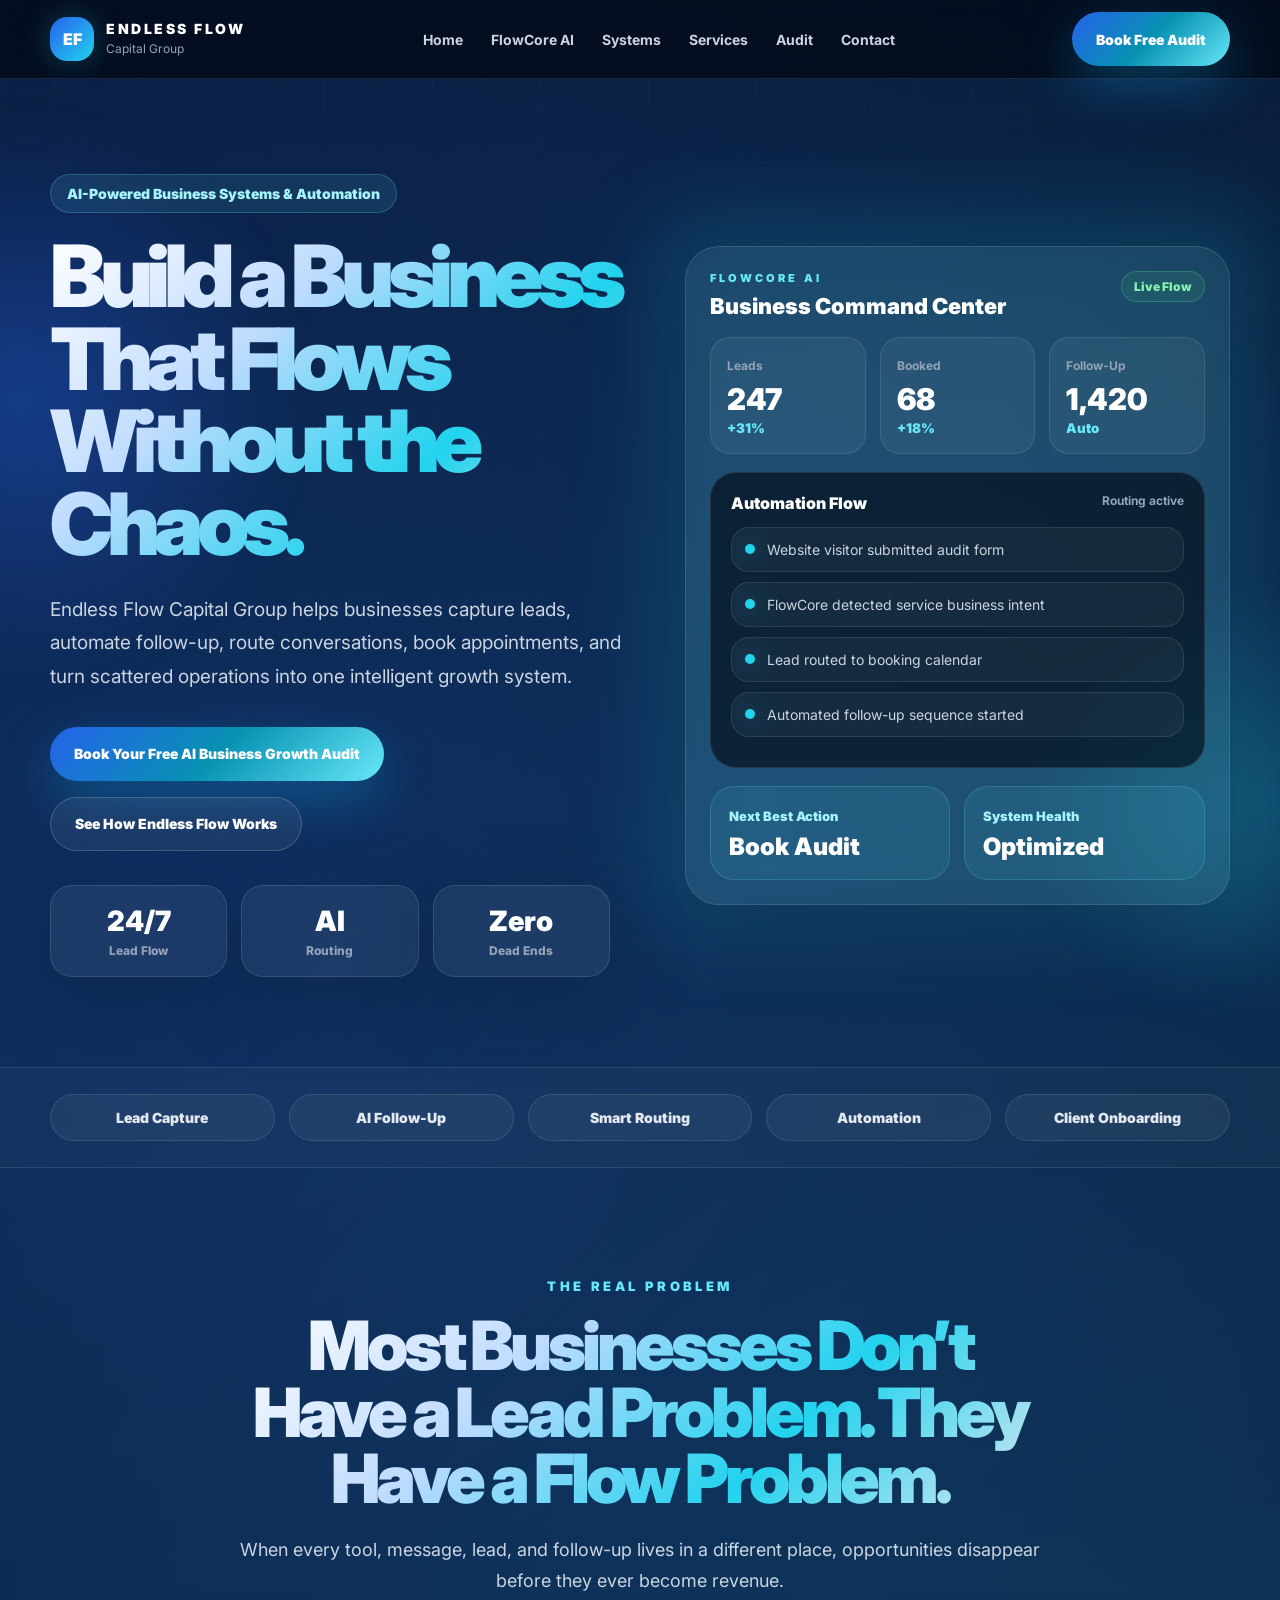
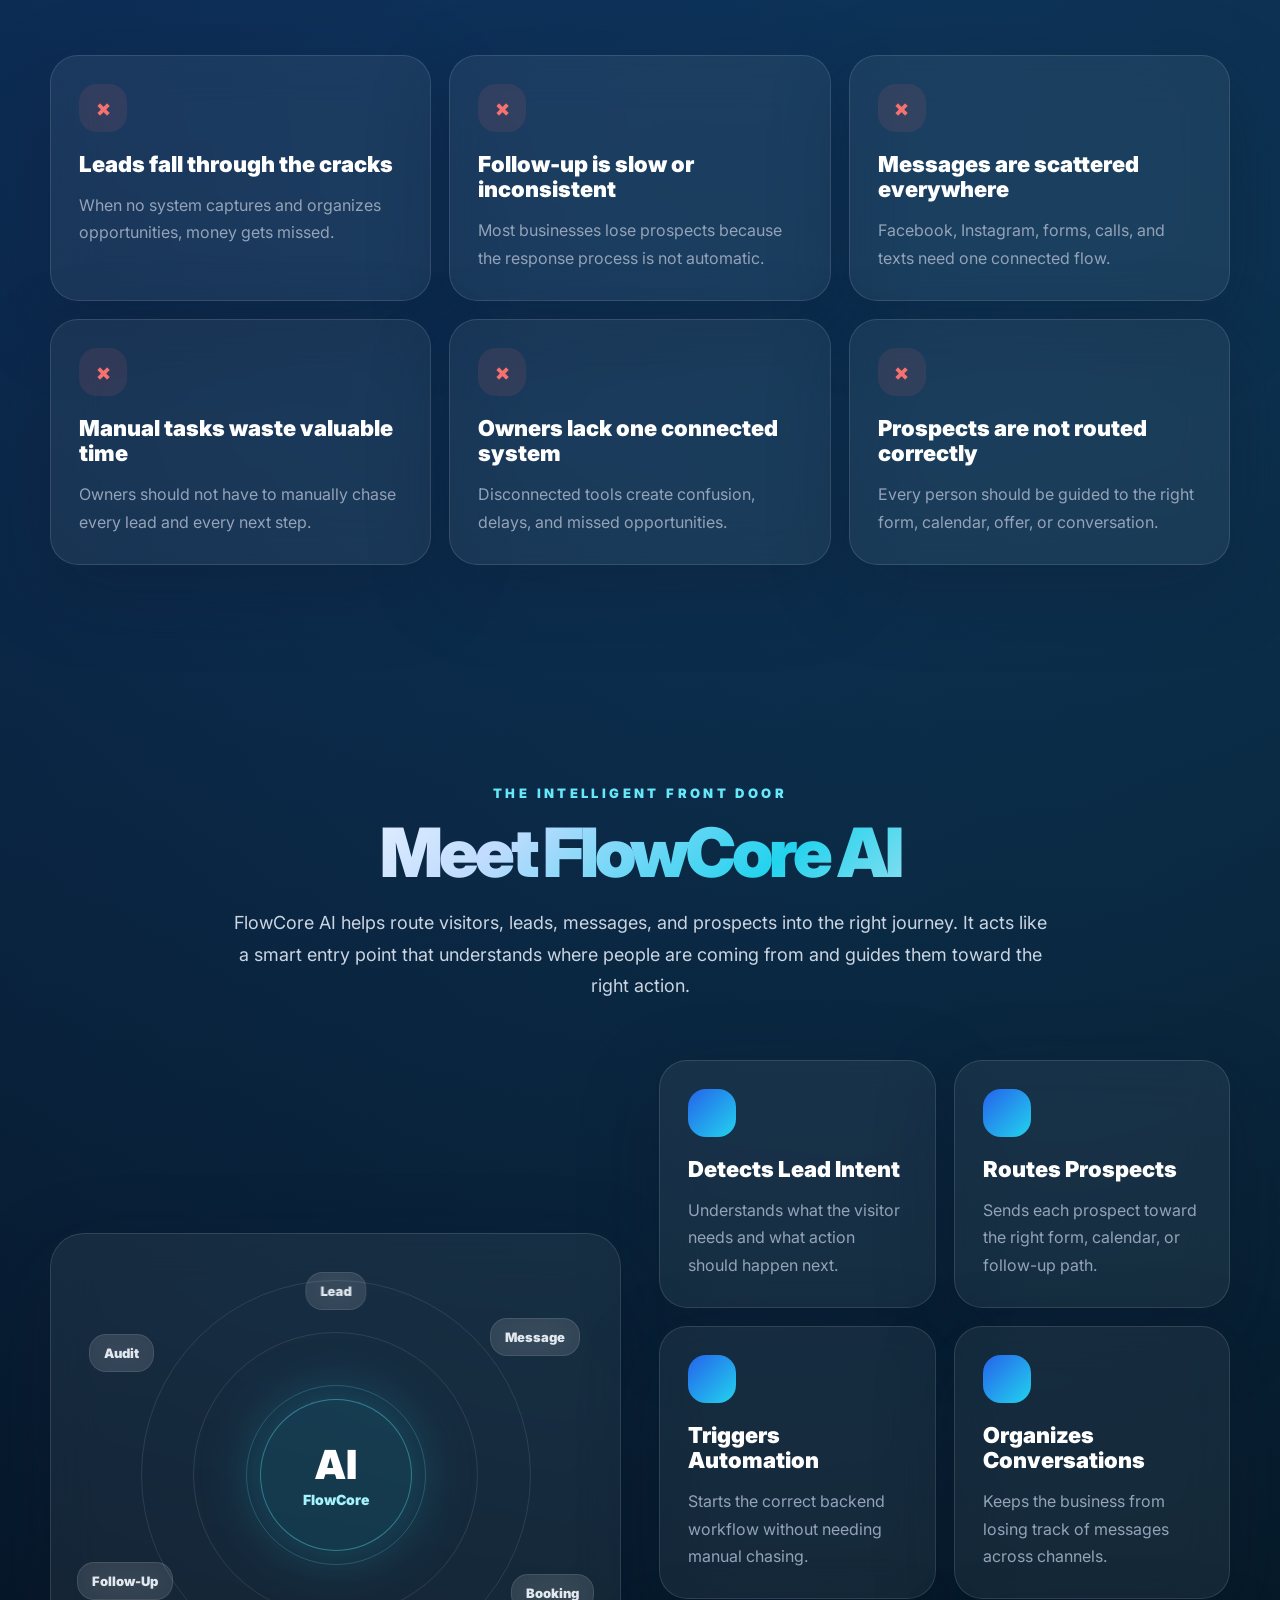
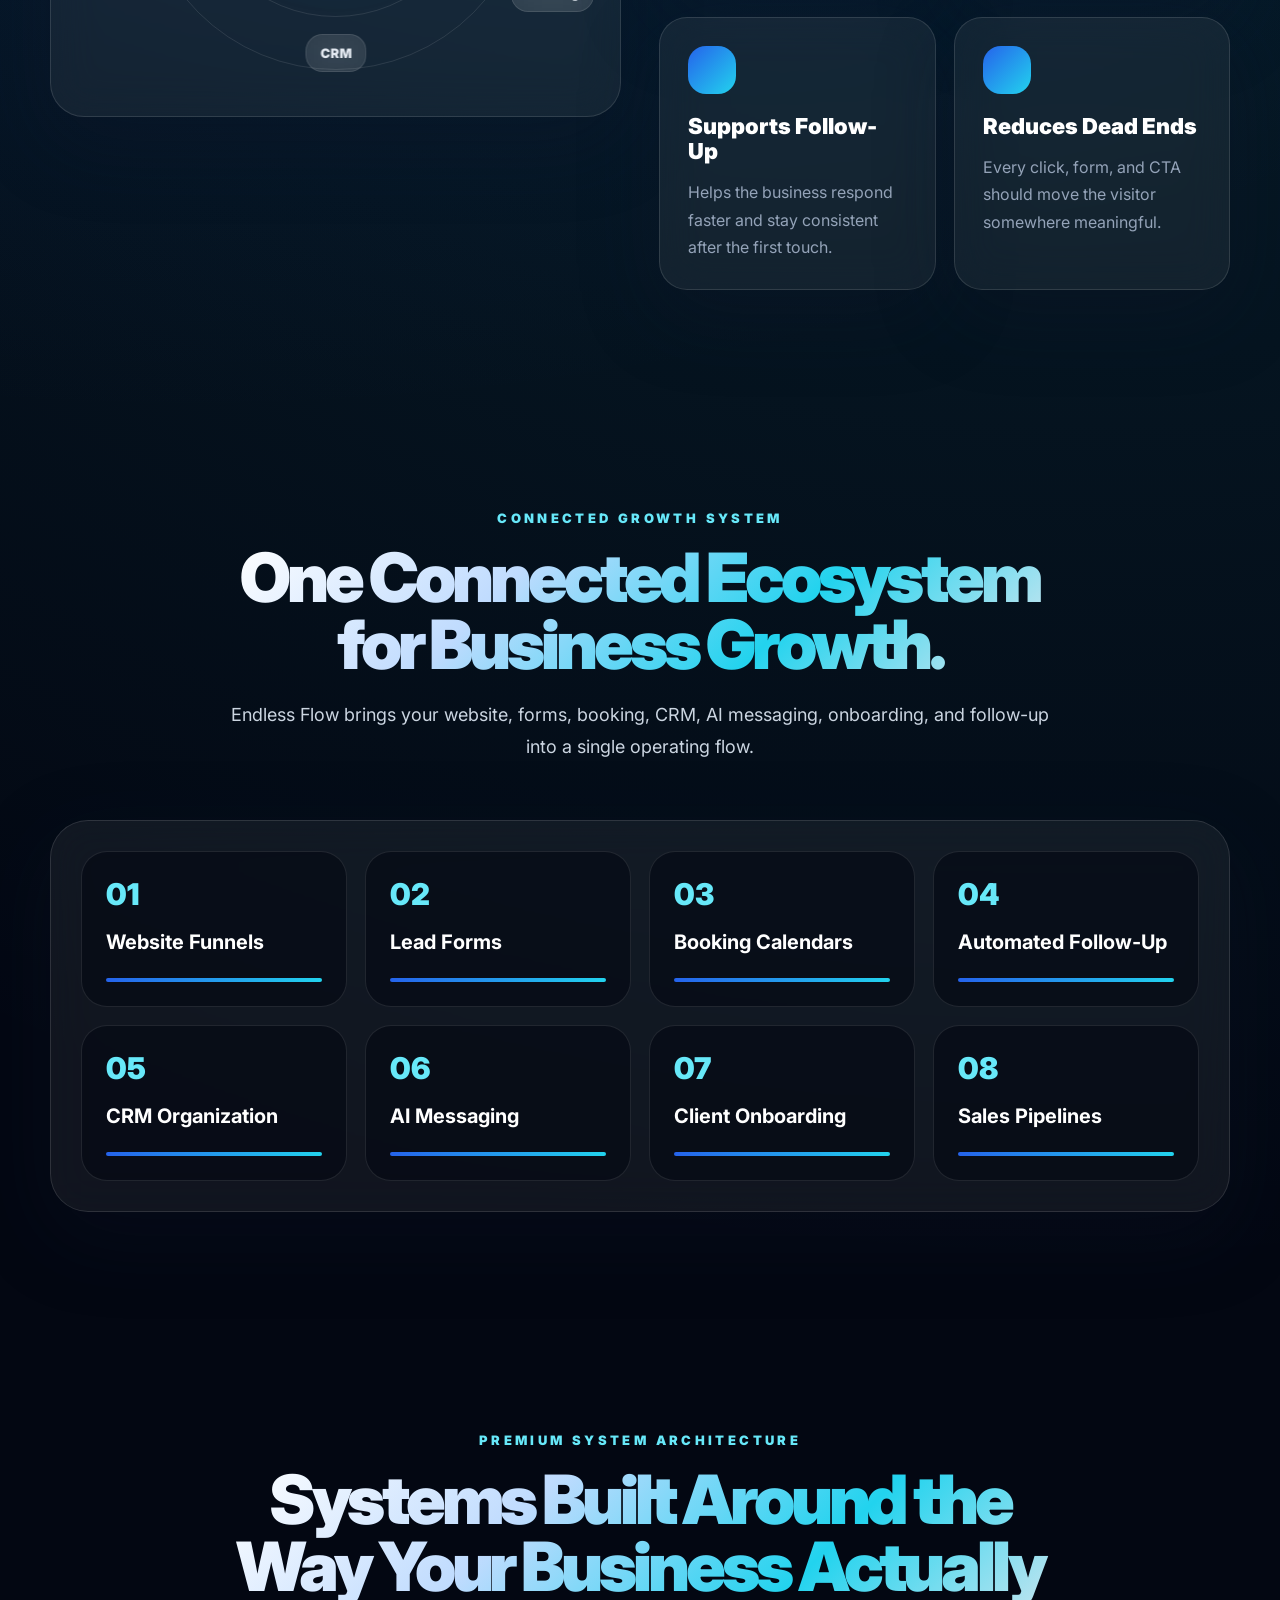
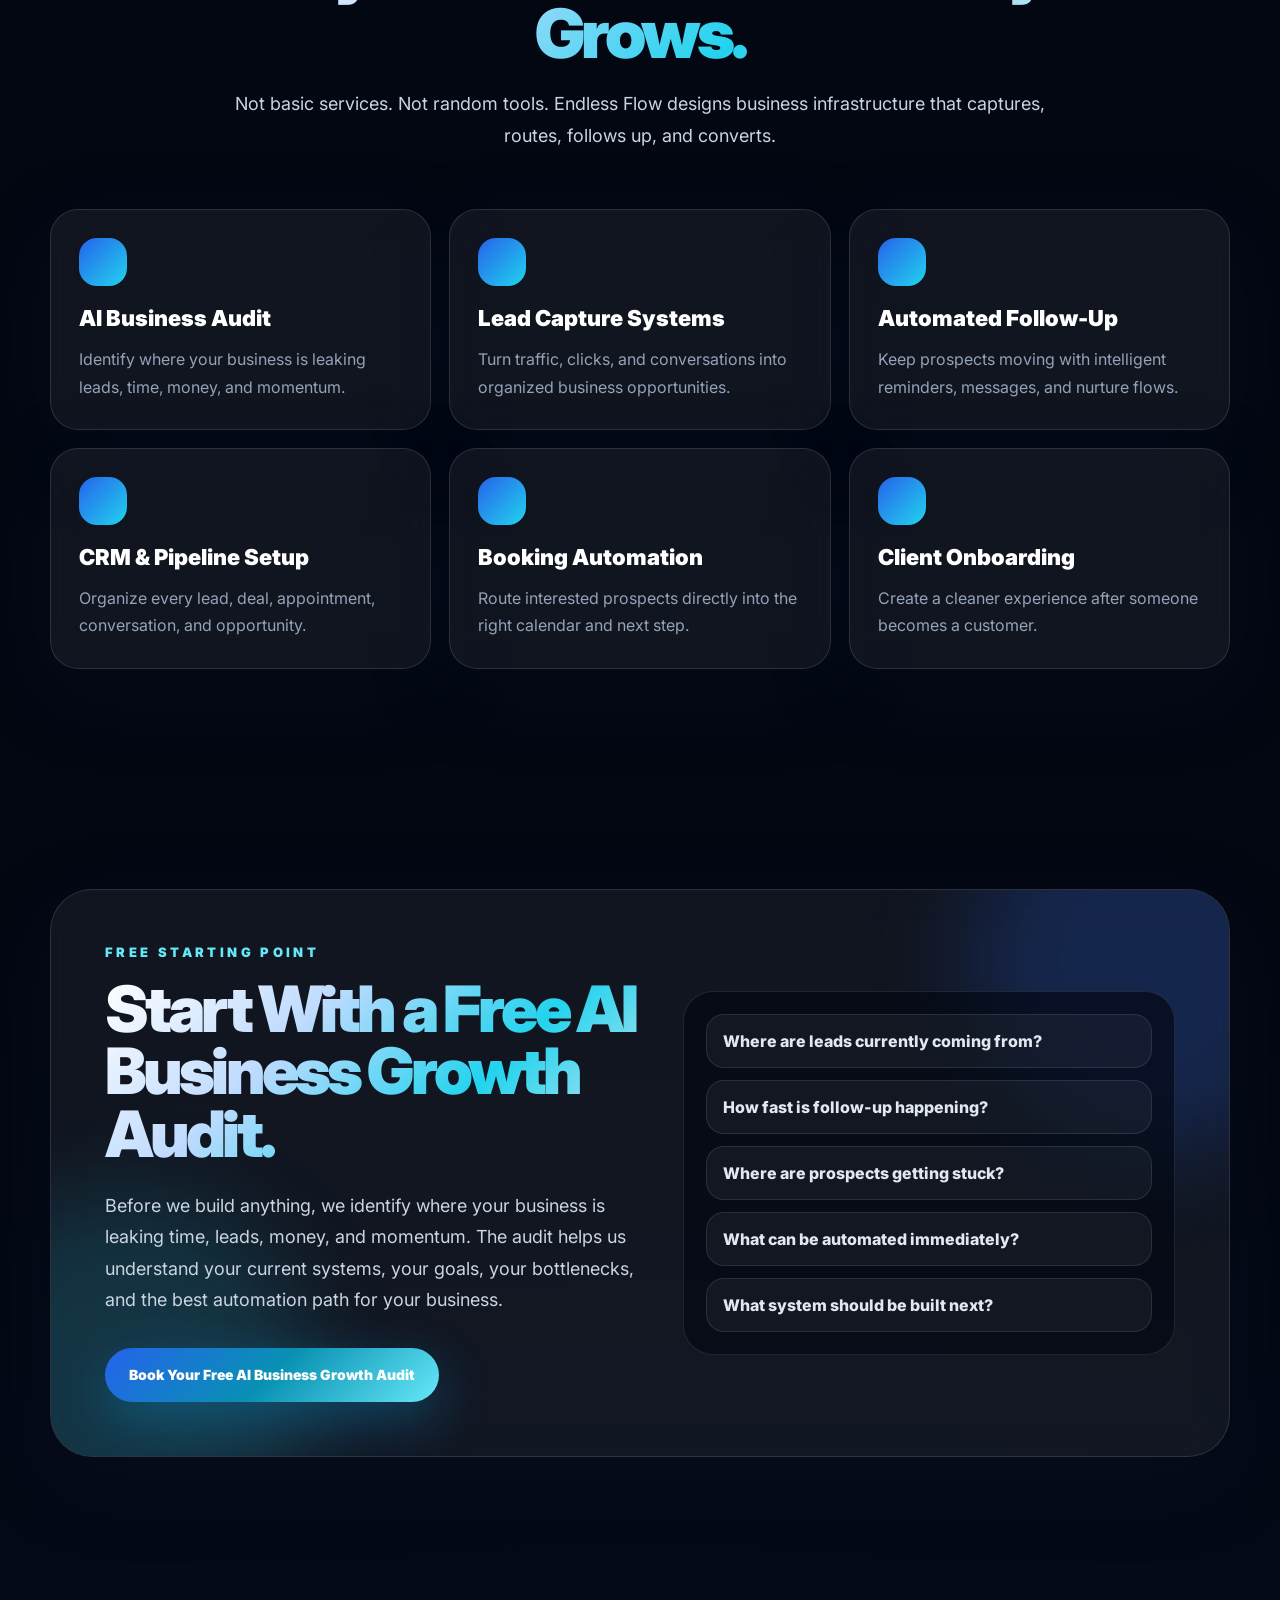
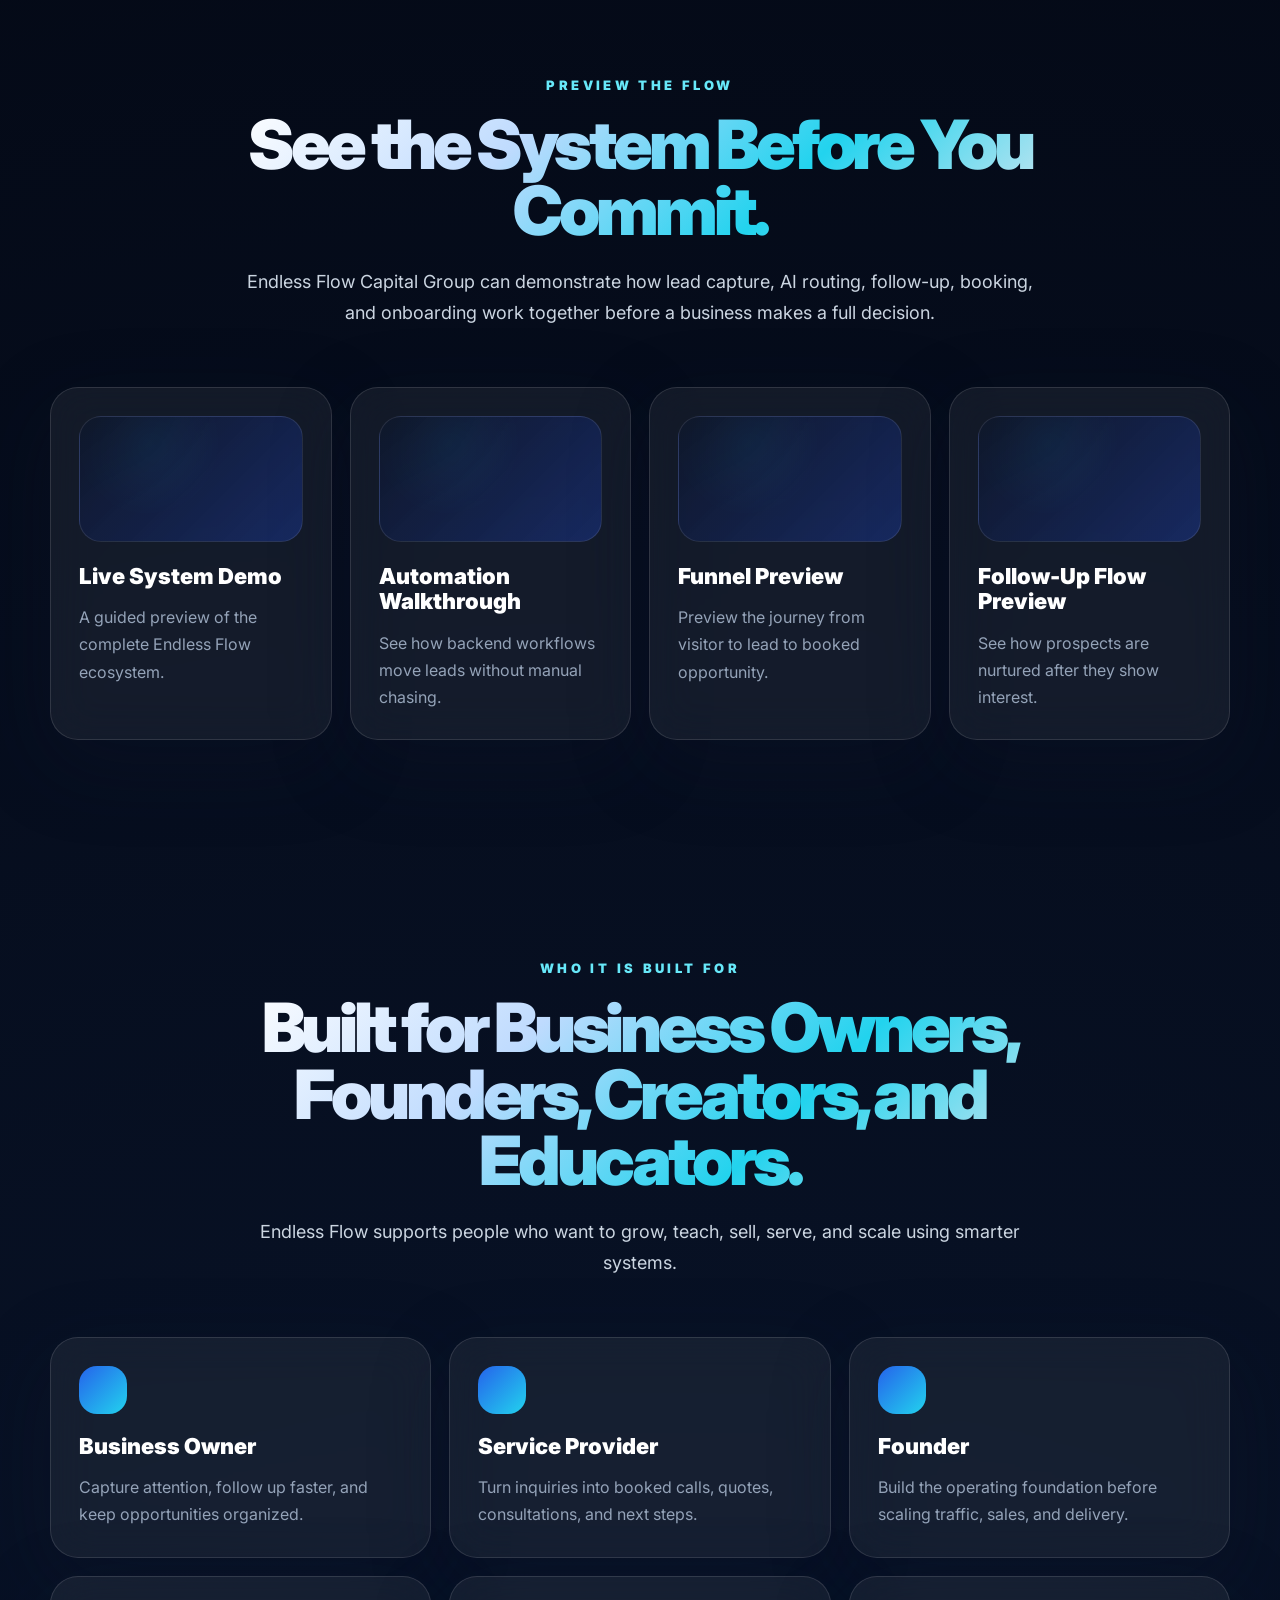
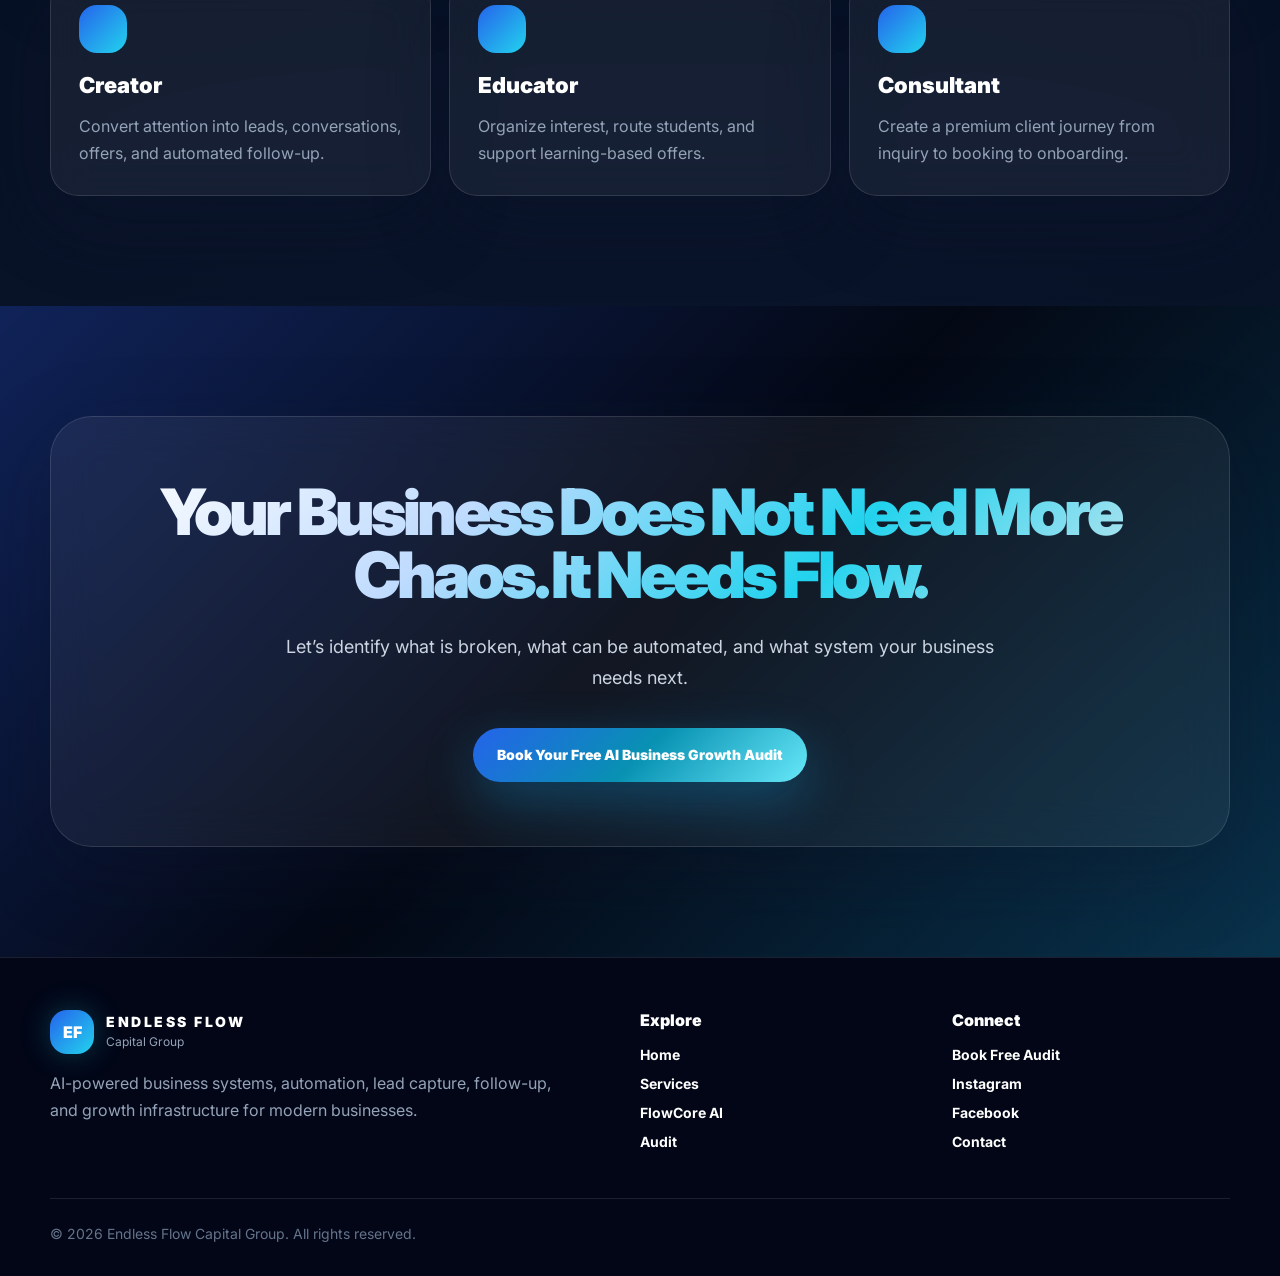
==== index.html @ 67e9d058 "Create index.html" ====
<!DOCTYPE html>
<html lang="en">
<head>
  <meta charset="UTF-8" />
  <meta name="viewport" content="width=device-width, initial-scale=1.0" />
  <title>Endless Flow Capital Group</title>
  <meta name="description" content="Endless Flow Capital Group helps businesses capture leads, automate follow-up, route conversations, book appointments, and build AI-powered business systems." />

  <style>
    @import url('https://fonts.googleapis.com/css2?family=Inter:wght@400;500;600;700;800;900&display=swap');

    html {
      scroll-behavior: smooth;
    }

    body {
      margin: 0;
      background: #030712;
      color: white;
      font-family: "Inter", system-ui, sans-serif;
    }

    #efcg-site {
      --bg: #030712;
      --panel: rgba(255, 255, 255, 0.06);
      --border: rgba(255, 255, 255, 0.12);
      --text: #ffffff;
      --muted: #94a3b8;
      --soft: #cbd5e1;
      --blue: #2563eb;
      --cyan: #22d3ee;
      --cyan-soft: #67e8f9;
      --danger: #f87171;

      background:
        radial-gradient(circle at 15% 10%, rgba(37, 99, 235, 0.3), transparent 32%),
        radial-gradient(circle at 85% 20%, rgba(34, 211, 238, 0.18), transparent 35%),
        radial-gradient(circle at 50% 100%, rgba(59, 130, 246, 0.14), transparent 38%),
        var(--bg);
      color: var(--text);
      overflow: hidden;
      width: 100%;
    }

    #efcg-site * {
      box-sizing: border-box;
    }

    #efcg-site a {
      text-decoration: none;
      color: inherit;
    }

    .ef-container {
      width: min(1180px, calc(100% - 40px));
      margin: 0 auto;
    }

    .ef-section {
      padding: 110px 0;
      position: relative;
    }

    .ef-glass {
      background: var(--panel);
      border: 1px solid var(--border);
      backdrop-filter: blur(22px);
      -webkit-backdrop-filter: blur(22px);
      box-shadow: 0 24px 80px rgba(15, 23, 42, 0.28);
    }

    .ef-gradient-text {
      background: linear-gradient(135deg, #ffffff, #bfdbfe, #22d3ee, #e2e8f0);
      -webkit-background-clip: text;
      -webkit-text-fill-color: transparent;
    }

    .ef-eyebrow {
      color: var(--cyan-soft);
      text-transform: uppercase;
      letter-spacing: 0.26em;
      font-weight: 900;
      font-size: 13px;
      margin-bottom: 18px;
    }

    .ef-section-header {
      max-width: 820px;
      margin: 0 auto 58px;
      text-align: center;
    }

    .ef-section-header h2 {
      font-size: clamp(38px, 6vw, 68px);
      line-height: 0.98;
      letter-spacing: -0.06em;
      margin: 0;
      font-weight: 900;
    }

    .ef-section-header p {
      color: var(--soft);
      font-size: 18px;
      line-height: 1.75;
      margin: 22px 0 0;
    }

    .ef-btn-row {
      display: flex;
      gap: 16px;
      flex-wrap: wrap;
      align-items: center;
    }

    .ef-btn {
      display: inline-flex;
      align-items: center;
      justify-content: center;
      min-height: 54px;
      padding: 0 24px;
      border-radius: 999px;
      font-weight: 900;
      font-size: 14px;
      transition: 0.28s ease;
      cursor: pointer;
    }

    .ef-btn-primary {
      color: white;
      background: linear-gradient(135deg, #2563eb, #0891b2, #67e8f9);
      box-shadow: 0 18px 52px rgba(14, 165, 233, 0.32);
    }

    .ef-btn-primary:hover {
      transform: translateY(-3px);
      box-shadow: 0 28px 75px rgba(14, 165, 233, 0.48);
    }

    .ef-btn-secondary {
      color: white;
      background: rgba(255,255,255,0.06);
      border: 1px solid rgba(255,255,255,0.18);
    }

    .ef-btn-secondary:hover {
      transform: translateY(-3px);
      border-color: rgba(103,232,249,0.6);
      background: rgba(255,255,255,0.1);
    }

    .ef-card {
      border-radius: 28px;
      padding: 28px;
      transition: 0.35s ease;
    }

    .ef-card:hover {
      transform: translateY(-8px);
      border-color: rgba(103, 232, 249, 0.45);
      box-shadow: 0 35px 90px rgba(37, 99, 235, 0.16);
    }

    .ef-nav {
      position: sticky;
      top: 0;
      z-index: 999;
      background: rgba(3, 7, 18, 0.72);
      border-bottom: 1px solid rgba(255,255,255,0.1);
      backdrop-filter: blur(22px);
      -webkit-backdrop-filter: blur(22px);
    }

    .ef-nav-inner {
      min-height: 78px;
      display: flex;
      align-items: center;
      justify-content: space-between;
    }

    .ef-logo {
      display: flex;
      align-items: center;
      gap: 12px;
    }

    .ef-logo-mark {
      height: 44px;
      width: 44px;
      border-radius: 17px;
      background: linear-gradient(135deg, var(--blue), var(--cyan));
      display: grid;
      place-items: center;
      font-weight: 900;
      box-shadow: 0 0 30px rgba(34,211,238,0.25);
    }

    .ef-logo-title {
      font-size: 14px;
      letter-spacing: 0.18em;
      text-transform: uppercase;
      font-weight: 900;
      line-height: 1;
    }

    .ef-logo-sub {
      margin-top: 5px;
      color: var(--muted);
      font-size: 12px;
    }

    .ef-nav-links {
      display: flex;
      align-items: center;
      gap: 28px;
      color: #cbd5e1;
      font-size: 14px;
      font-weight: 700;
    }

    .ef-nav-links a:hover {
      color: var(--cyan-soft);
    }

    .ef-menu-btn {
      display: none;
      background: rgba(255,255,255,0.08);
      border: 1px solid rgba(255,255,255,0.16);
      color: white;
      border-radius: 14px;
      padding: 10px 14px;
      font-weight: 900;
    }

    .ef-mobile-menu {
      display: none;
      padding: 0 0 18px;
    }

    .ef-mobile-menu a {
      display: block;
      padding: 12px 0;
      color: #cbd5e1;
      font-weight: 800;
    }

    .ef-hero {
      min-height: 92vh;
      display: flex;
      align-items: center;
      padding: 95px 0 90px;
      position: relative;
    }

    .ef-grid-bg {
      position: absolute;
      inset: 0;
      opacity: 0.42;
      background-image:
        linear-gradient(rgba(255,255,255,0.045) 1px, transparent 1px),
        linear-gradient(90deg, rgba(255,255,255,0.045) 1px, transparent 1px);
      background-size: 54px 54px;
      mask-image: linear-gradient(to bottom, black, transparent 88%);
    }

    .ef-orb {
      position: absolute;
      border-radius: 999px;
      filter: blur(24px);
      pointer-events: none;
    }

    .ef-orb-one {
      width: 560px;
      height: 560px;
      left: -260px;
      top: 120px;
      background: radial-gradient(circle, rgba(37,99,235,0.38), transparent 70%);
      animation: efFloat 8s ease-in-out infinite;
    }

    .ef-orb-two {
      width: 440px;
      height: 440px;
      right: -190px;
      bottom: -120px;
      background: radial-gradient(circle, rgba(34,211,238,0.22), transparent 70%);
      animation: efFloatReverse 10s ease-in-out infinite;
    }

    @keyframes efFloat {
      0%, 100% { transform: translate(0,0); }
      50% { transform: translate(18px,-28px); }
    }

    @keyframes efFloatReverse {
      0%, 100% { transform: translate(0,0); }
      50% { transform: translate(-18px,24px); }
    }

    .ef-hero-grid {
      position: relative;
      display: grid;
      grid-template-columns: 1.03fr 0.97fr;
      gap: 56px;
      align-items: center;
    }

    .ef-hero-badge {
      display: inline-flex;
      border-radius: 999px;
      border: 1px solid rgba(103,232,249,0.22);
      background: rgba(103,232,249,0.1);
      color: #a5f3fc;
      padding: 10px 16px;
      font-weight: 900;
      font-size: 14px;
      margin-bottom: 22px;
    }

    .ef-hero h1 {
      font-size: clamp(46px, 7vw, 86px);
      line-height: 0.96;
      letter-spacing: -0.075em;
      margin: 0;
      font-weight: 900;
    }

    .ef-hero-copy {
      color: var(--soft);
      font-size: 19px;
      line-height: 1.75;
      max-width: 650px;
      margin: 28px 0 34px;
    }

    .ef-stats {
      display: grid;
      grid-template-columns: repeat(3, 1fr);
      max-width: 560px;
      gap: 14px;
      margin-top: 34px;
    }

    .ef-stat {
      text-align: center;
      border-radius: 22px;
      padding: 18px 14px;
    }

    .ef-stat strong {
      display: block;
      font-size: 28px;
      font-weight: 900;
    }

    .ef-stat span {
      display: block;
      color: var(--muted);
      font-size: 12px;
      font-weight: 800;
      margin-top: 5px;
    }

    .ef-dashboard-wrap {
      position: relative;
    }

    .ef-dashboard-glow {
      position: absolute;
      inset: -35px;
      border-radius: 50px;
      background: rgba(34,211,238,0.16);
      filter: blur(40px);
    }

    .ef-dashboard {
      position: relative;
      border-radius: 34px;
      padding: 24px;
    }

    .ef-dashboard-head {
      display: flex;
      align-items: flex-start;
      justify-content: space-between;
      gap: 18px;
      margin-bottom: 18px;
    }

    .ef-dashboard-label {
      color: var(--cyan-soft);
      letter-spacing: 0.28em;
      font-size: 11px;
      text-transform: uppercase;
      font-weight: 900;
    }

    .ef-dashboard h3 {
      margin: 8px 0 0;
      font-size: 22px;
      font-weight: 900;
    }

    .ef-live {
      border-radius: 999px;
      border: 1px solid rgba(74,222,128,0.28);
      background: rgba(74,222,128,0.1);
      color: #86efac;
      font-size: 12px;
      font-weight: 900;
      padding: 7px 12px;
      white-space: nowrap;
    }

    .ef-metrics {
      display: grid;
      grid-template-columns: repeat(3, 1fr);
      gap: 14px;
    }

    .ef-metric {
      border-radius: 20px;
      border: 1px solid rgba(255,255,255,0.1);
      background: rgba(255,255,255,0.05);
      padding: 16px;
    }

    .ef-metric span {
      color: var(--muted);
      font-size: 12px;
      font-weight: 700;
    }

    .ef-metric strong {
      display: block;
      margin-top: 7px;
      font-size: 30px;
      font-weight: 900;
    }

    .ef-metric small {
      color: var(--cyan-soft);
      font-weight: 900;
    }

    .ef-flow-box {
      margin-top: 18px;
      border-radius: 26px;
      background: rgba(3,7,18,0.62);
      border: 1px solid rgba(255,255,255,0.1);
      padding: 20px;
    }

    .ef-flow-title {
      display: flex;
      justify-content: space-between;
      gap: 14px;
      color: white;
      font-weight: 900;
      margin-bottom: 14px;
    }

    .ef-flow-title span {
      color: var(--muted);
      font-size: 12px;
      font-weight: 700;
    }

    .ef-activity {
      position: relative;
      overflow: hidden;
      border-radius: 18px;
      border: 1px solid rgba(255,255,255,0.1);
      background: rgba(255,255,255,0.045);
      padding: 13px;
      display: flex;
      gap: 12px;
      align-items: center;
      margin-bottom: 10px;
      color: #cbd5e1;
      font-size: 14px;
    }

    .ef-activity:after {
      content: "";
      position: absolute;
      inset: 0;
      transform: translateX(-110%);
      background: linear-gradient(90deg, transparent, rgba(34,211,238,0.22), transparent);
      animation: efScan 3s infinite;
    }

    @keyframes efScan {
      to { transform: translateX(110%); }
    }

    .ef-dot {
      width: 10px;
      height: 10px;
      border-radius: 999px;
      background: var(--cyan);
      box-shadow: 0 0 28px rgba(34,211,238,0.7);
      flex: 0 0 auto;
    }

    .ef-mini-grid {
      display: grid;
      grid-template-columns: 1fr 1fr;
      gap: 14px;
      margin-top: 18px;
    }

    .ef-mini {
      border-radius: 24px;
      border: 1px solid rgba(103,232,249,0.18);
      background: rgba(103,232,249,0.08);
      padding: 18px;
    }

    .ef-mini span {
      color: #a5f3fc;
      font-size: 13px;
      font-weight: 900;
    }

    .ef-mini strong {
      display: block;
      font-size: 24px;
      font-weight: 900;
      margin-top: 7px;
    }

    .ef-trust {
      padding: 26px 0;
      border-top: 1px solid rgba(255,255,255,0.1);
      border-bottom: 1px solid rgba(255,255,255,0.1);
      background: rgba(255,255,255,0.025);
    }

    .ef-trust-grid {
      display: grid;
      grid-template-columns: repeat(5, 1fr);
      gap: 14px;
    }

    .ef-trust-item {
      border-radius: 999px;
      text-align: center;
      color: #e2e8f0;
      font-weight: 900;
      font-size: 14px;
      padding: 14px 12px;
      border: 1px solid rgba(255,255,255,0.1);
      background: rgba(255,255,255,0.05);
    }

    .ef-card-grid {
      display: grid;
      gap: 18px;
    }

    .ef-grid-2 {
      grid-template-columns: repeat(2, 1fr);
    }

    .ef-grid-3 {
      grid-template-columns: repeat(3, 1fr);
    }

    .ef-grid-4 {
      grid-template-columns: repeat(4, 1fr);
    }

    .ef-card-icon {
      width: 48px;
      height: 48px;
      border-radius: 18px;
      background: linear-gradient(135deg, var(--blue), var(--cyan));
      margin-bottom: 20px;
    }

    .ef-card h3 {
      margin: 0;
      font-size: 22px;
      line-height: 1.15;
      font-weight: 900;
    }

    .ef-card p {
      color: var(--muted);
      line-height: 1.7;
      margin: 15px 0 0;
    }

    .ef-danger-icon {
      display: grid;
      place-items: center;
      color: var(--danger);
      background: rgba(248,113,113,0.1);
      font-size: 22px;
      font-weight: 900;
    }

    .ef-flowcore-grid {
      display: grid;
      grid-template-columns: 1fr 1fr;
      gap: 38px;
      align-items: center;
    }

    .ef-orbit-box {
      border-radius: 34px;
      padding: 26px;
    }

    .ef-orbit {
      height: 430px;
      position: relative;
      display: grid;
      place-items: center;
    }

    .ef-ring {
      position: absolute;
      border-radius: 999px;
      border: 1px solid rgba(255,255,255,0.1);
    }

    .ef-ring-one {
      width: 180px;
      height: 180px;
      border-color: rgba(103,232,249,0.22);
    }

    .ef-ring-two {
      width: 285px;
      height: 285px;
    }

    .ef-ring-three {
      width: 390px;
      height: 390px;
    }

    .ef-core {
      position: relative;
      width: 152px;
      height: 152px;
      border-radius: 999px;
      display: grid;
      place-items: center;
      text-align: center;
      background: rgba(34,211,238,0.1);
      border: 1px solid rgba(103,232,249,0.38);
      box-shadow: 0 0 62px rgba(34,211,238,0.26);
    }

    .ef-core strong {
      display: block;
      font-size: 40px;
      font-weight: 900;
    }

    .ef-core span {
      color: #a5f3fc;
      font-size: 14px;
      font-weight: 900;
    }

    .ef-node {
      position: absolute;
      border-radius: 17px;
      border: 1px solid rgba(255,255,255,0.1);
      background: rgba(255,255,255,0.1);
      backdrop-filter: blur(18px);
      padding: 10px 14px;
      color: #e2e8f0;
      font-weight: 900;
      font-size: 13px;
    }

    .ef-node-1 { top: 12px; left: 50%; transform: translateX(-50%); }
    .ef-node-2 { top: 58px; right: 14px; }
    .ef-node-3 { bottom: 78px; right: 0; }
    .ef-node-4 { bottom: 18px; left: 50%; transform: translateX(-50%); }
    .ef-node-5 { bottom: 90px; left: 0; }
    .ef-node-6 { top: 74px; left: 12px; }

    .ef-ecosystem-box {
      border-radius: 38px;
      padding: 30px;
    }

    .ef-ecosystem-grid {
      display: grid;
      grid-template-columns: repeat(4, 1fr);
      gap: 18px;
    }

    .ef-system-card {
      border-radius: 26px;
      background: rgba(3,7,18,0.58);
      border: 1px solid rgba(255,255,255,0.1);
      padding: 24px;
      transition: 0.32s ease;
    }

    .ef-system-card:hover {
      transform: translateY(-7px);
      border-color: rgba(103,232,249,0.45);
    }

    .ef-system-card span {
      display: block;
      color: var(--cyan-soft);
      font-weight: 900;
      font-size: 30px;
      margin-bottom: 18px;
    }

    .ef-system-card h3 {
      font-size: 20px;
      margin: 0;
    }

    .ef-line {
      height: 4px;
      border-radius: 999px;
      background: linear-gradient(90deg, var(--blue), var(--cyan));
      margin-top: 24px;
    }

    .ef-audit-box {
      border-radius: 42px;
      padding: 54px;
      position: relative;
      overflow: hidden;
    }

    .ef-audit-box:before {
      content: "";
      position: absolute;
      right: -120px;
      top: -120px;
      width: 380px;
      height: 380px;
      border-radius: 999px;
      background: rgba(37,99,235,0.22);
      filter: blur(48px);
    }

    .ef-audit-box:after {
      content: "";
      position: absolute;
      left: -120px;
      bottom: -120px;
      width: 380px;
      height: 380px;
      border-radius: 999px;
      background: rgba(34,211,238,0.16);
      filter: blur(48px);
    }

    .ef-audit-grid {
      position: relative;
      display: grid;
      grid-template-columns: 1.04fr 0.96fr;
      gap: 44px;
      align-items: center;
      z-index: 2;
    }

    .ef-audit-grid h2 {
      font-size: clamp(38px, 6vw, 64px);
      line-height: 0.98;
      letter-spacing: -0.06em;
      font-weight: 900;
      margin: 0;
    }

    .ef-audit-grid p {
      color: #cbd5e1;
      font-size: 18px;
      line-height: 1.75;
      margin: 24px 0 32px;
    }

    .ef-question-box {
      border-radius: 30px;
      background: rgba(3,7,18,0.64);
      border: 1px solid rgba(255,255,255,0.1);
      padding: 22px;
    }

    .ef-question {
      border-radius: 18px;
      border: 1px solid rgba(255,255,255,0.1);
      background: rgba(255,255,255,0.05);
      padding: 16px;
      margin-bottom: 12px;
      color: #e2e8f0;
      font-weight: 800;
    }

    .ef-question:last-child {
      margin-bottom: 0;
    }

    .ef-proof-card-visual {
      height: 126px;
      border-radius: 22px;
      border: 1px solid rgba(255,255,255,0.1);
      background:
        linear-gradient(135deg, rgba(15,23,42,0.92), rgba(30,64,175,0.42)),
        radial-gradient(circle at 30% 20%, rgba(34,211,238,0.2), transparent 40%);
      margin-bottom: 22px;
    }

    .ef-final {
      background: linear-gradient(135deg, rgba(30,64,175,0.36), rgba(3,7,18,0.9), rgba(8,145,178,0.24));
    }

    .ef-final-box {
      border-radius: 42px;
      padding: 64px 42px;
      text-align: center;
    }

    .ef-final-box h2 {
      font-size: clamp(38px, 6vw, 64px);
      line-height: 0.98;
      letter-spacing: -0.06em;
      font-weight: 900;
      margin: 0;
    }

    .ef-final-box p {
      color: #cbd5e1;
      font-size: 18px;
      line-height: 1.75;
      max-width: 760px;
      margin: 24px auto 34px;
    }

    .ef-footer {
      border-top: 1px solid rgba(255,255,255,0.1);
      background: #020617;
      padding: 52px 0 34px;
    }

    .ef-footer-grid {
      display: grid;
      grid-template-columns: 2fr 1fr 1fr;
      gap: 34px;
    }

    .ef-footer p {
      color: var(--muted);
      line-height: 1.7;
      max-width: 520px;
    }

    .ef-footer h4 {
      margin: 0 0 16px;
      font-size: 16px;
      font-weight: 900;
    }

    .ef-footer-links a {
      display: block;
      color: var(--muted);
      margin-bottom: 12px;
      font-weight: 700;
      font-size: 14px;
    }

    .ef-footer-links a:hover {
      color: var(--cyan-soft);
    }

    .ef-copyright {
      margin-top: 36px;
      padding-top: 26px;
      border-top: 1px solid rgba(255,255,255,0.1);
      color: #64748b;
      font-size: 14px;
    }

    @media (max-width: 980px) {
      .ef-nav-links,
      .ef-nav .ef-btn {
        display: none;
      }

      .ef-menu-btn {
        display: inline-flex;
      }

      .ef-mobile-menu.ef-open {
        display: block;
      }

      .ef-hero-grid,
      .ef-flowcore-grid,
      .ef-audit-grid {
        grid-template-columns: 1fr;
      }

      .ef-trust-grid {
        grid-template-columns: repeat(2, 1fr);
      }

      .ef-grid-2,
      .ef-grid-3,
      .ef-grid-4,
      .ef-ecosystem-grid {
        grid-template-columns: repeat(2, 1fr);
      }

      .ef-footer-grid {
        grid-template-columns: 1fr;
      }
    }

    @media (max-width: 640px) {
      .ef-container {
        width: min(100% - 26px, 1180px);
      }

      .ef-section {
        padding: 76px 0;
      }

      .ef-hero {
        padding: 64px 0 72px;
      }

      .ef-btn-row {
        flex-direction: column;
        align-items: stretch;
      }

      .ef-btn {
        width: 100%;
        text-align: center;
      }

      .ef-stats,
      .ef-metrics,
      .ef-mini-grid,
      .ef-grid-2,
      .ef-grid-3,
      .ef-grid-4,
      .ef-ecosystem-grid,
      .ef-trust-grid {
        grid-template-columns: 1fr;
      }

      .ef-dashboard,
      .ef-audit-box,
      .ef-final-box {
        padding: 22px;
      }

      .ef-orbit {
        height: 360px;
      }

      .ef-ring-three {
        width: 310px;
        height: 310px;
      }

      .ef-ring-two {
        width: 235px;
        height: 235px;
      }

      .ef-node {
        font-size: 11px;
        padding: 8px 10px;
      }
    }
  </style>
</head>

<body>
  <div id="efcg-site">
    <div class="ef-grid-bg"></div>
    <div class="ef-orb ef-orb-one"></div>
    <div class="ef-orb ef-orb-two"></div>

    <header class="ef-nav">
      <div class="ef-container">
        <div class="ef-nav-inner">
          <a href="#home" class="ef-logo">
            <div class="ef-logo-mark">EF</div>
            <div>
              <div class="ef-logo-title">Endless Flow</div>
              <div class="ef-logo-sub">Capital Group</div>
            </div>
          </a>

          <nav class="ef-nav-links">
            <a href="#home">Home</a>
            <a href="#flowcore">FlowCore AI</a>
            <a href="#systems">Systems</a>
            <a href="#services">Services</a>
            <a href="#audit">Audit</a>
            <a href="#contact">Contact</a>
          </nav>

          <a href="#audit" class="ef-btn ef-btn-primary">Book Free Audit</a>

          <button class="ef-menu-btn" id="ef-menu-btn">Menu</button>
        </div>

        <div class="ef-mobile-menu" id="ef-mobile-menu">
          <a href="#home">Home</a>
          <a href="#flowcore">FlowCore AI</a>
          <a href="#systems">Systems</a>
          <a href="#services">Services</a>
          <a href="#audit">Audit</a>
          <a href="#contact">Contact</a>
        </div>
      </div>
    </header>

    <main>
      <section class="ef-hero" id="home">
        <div class="ef-container">
          <div class="ef-hero-grid">
            <div>
              <div class="ef-hero-badge">AI-Powered Business Systems & Automation</div>

              <h1 class="ef-gradient-text">
                Build a Business That Flows Without the Chaos.
              </h1>

              <p class="ef-hero-copy">
                Endless Flow Capital Group helps businesses capture leads, automate follow-up,
                route conversations, book appointments, and turn scattered operations into one
                intelligent growth system.
              </p>

              <div class="ef-btn-row">
                <a href="#audit" class="ef-btn ef-btn-primary">Book Your Free AI Business Growth Audit</a>
                <a href="#flowcore" class="ef-btn ef-btn-secondary">See How Endless Flow Works</a>
              </div>

              <div class="ef-stats">
                <div class="ef-stat ef-glass">
                  <strong>24/7</strong>
                  <span>Lead Flow</span>
                </div>
                <div class="ef-stat ef-glass">
                  <strong>AI</strong>
                  <span>Routing</span>
                </div>
                <div class="ef-stat ef-glass">
                  <strong>Zero</strong>
                  <span>Dead Ends</span>
                </div>
              </div>
            </div>

            <div class="ef-dashboard-wrap">
              <div class="ef-dashboard-glow"></div>

              <div class="ef-dashboard ef-glass">
                <div class="ef-dashboard-head">
                  <div>
                    <div class="ef-dashboard-label">FlowCore AI</div>
                    <h3>Business Command Center</h3>
                  </div>
                  <div class="ef-live">Live Flow</div>
                </div>

                <div class="ef-metrics">
                  <div class="ef-metric">
                    <span>Leads</span>
                    <strong>247</strong>
                    <small>+31%</small>
                  </div>
                  <div class="ef-metric">
                    <span>Booked</span>
                    <strong>68</strong>
                    <small>+18%</small>
                  </div>
                  <div class="ef-metric">
                    <span>Follow-Up</span>
                    <strong>1,420</strong>
                    <small>Auto</small>
                  </div>
                </div>

                <div class="ef-flow-box">
                  <div class="ef-flow-title">
                    Automation Flow
                    <span>Routing active</span>
                  </div>

                  <div class="ef-activity">
                    <div class="ef-dot"></div>
                    Website visitor submitted audit form
                  </div>

                  <div class="ef-activity">
                    <div class="ef-dot"></div>
                    FlowCore detected service business intent
                  </div>

                  <div class="ef-activity">
                    <div class="ef-dot"></div>
                    Lead routed to booking calendar
                  </div>

                  <div class="ef-activity">
                    <div class="ef-dot"></div>
                    Automated follow-up sequence started
                  </div>
                </div>

                <div class="ef-mini-grid">
                  <div class="ef-mini">
                    <span>Next Best Action</span>
                    <strong>Book Audit</strong>
                  </div>
                  <div class="ef-mini">
                    <span>System Health</span>
                    <strong>Optimized</strong>
                  </div>
                </div>
              </div>
            </div>
          </div>
        </div>
      </section>

      <section class="ef-trust">
        <div class="ef-container">
          <div class="ef-trust-grid">
            <div class="ef-trust-item">Lead Capture</div>
            <div class="ef-trust-item">AI Follow-Up</div>
            <div class="ef-trust-item">Smart Routing</div>
            <div class="ef-trust-item">Automation</div>
            <div class="ef-trust-item">Client Onboarding</div>
          </div>
        </div>
      </section>

      <section class="ef-section">
        <div class="ef-container">
          <div class="ef-section-header">
            <div class="ef-eyebrow">The Real Problem</div>
            <h2 class="ef-gradient-text">
              Most Businesses Don’t Have a Lead Problem. They Have a Flow Problem.
            </h2>
            <p>
              When every tool, message, lead, and follow-up lives in a different place,
              opportunities disappear before they ever become revenue.
            </p>
          </div>

          <div class="ef-card-grid ef-grid-3">
            <div class="ef-card ef-glass">
              <div class="ef-card-icon ef-danger-icon">×</div>
              <h3>Leads fall through the cracks</h3>
              <p>When no system captures and organizes opportunities, money gets missed.</p>
            </div>

            <div class="ef-card ef-glass">
              <div class="ef-card-icon ef-danger-icon">×</div>
              <h3>Follow-up is slow or inconsistent</h3>
              <p>Most businesses lose prospects because the response process is not automatic.</p>
            </div>

            <div class="ef-card ef-glass">
              <div class="ef-card-icon ef-danger-icon">×</div>
              <h3>Messages are scattered everywhere</h3>
              <p>Facebook, Instagram, forms, calls, and texts need one connected flow.</p>
            </div>

            <div class="ef-card ef-glass">
              <div class="ef-card-icon ef-danger-icon">×</div>
              <h3>Manual tasks waste valuable time</h3>
              <p>Owners should not have to manually chase every lead and every next step.</p>
            </div>

            <div class="ef-card ef-glass">
              <div class="ef-card-icon ef-danger-icon">×</div>
              <h3>Owners lack one connected system</h3>
              <p>Disconnected tools create confusion, delays, and missed opportunities.</p>
            </div>

            <div class="ef-card ef-glass">
              <div class="ef-card-icon ef-danger-icon">×</div>
              <h3>Prospects are not routed correctly</h3>
              <p>Every person should be guided to the right form, calendar, offer, or conversation.</p>
            </div>
          </div>
        </div>
      </section>

      <section class="ef-section" id="flowcore">
        <div class="ef-container">
          <div class="ef-section-header">
            <div class="ef-eyebrow">The Intelligent Front Door</div>
            <h2 class="ef-gradient-text">Meet FlowCore AI</h2>
            <p>
              FlowCore AI helps route visitors, leads, messages, and prospects into the right journey.
              It acts like a smart entry point that understands where people are coming from and guides
              them toward the right action.
            </p>
          </div>

          <div class="ef-flowcore-grid">
            <div class="ef-orbit-box ef-glass">
              <div class="ef-orbit">
                <div class="ef-ring ef-ring-one"></div>
                <div class="ef-ring ef-ring-two"></div>
                <div class="ef-ring ef-ring-three"></div>

                <div class="ef-core">
                  <div>
                    <strong>AI</strong>
                    <span>FlowCore</span>
                  </div>
                </div>

                <div class="ef-node ef-node-1">Lead</div>
                <div class="ef-node ef-node-2">Message</div>
                <div class="ef-node ef-node-3">Booking</div>
                <div class="ef-node ef-node-4">CRM</div>
                <div class="ef-node ef-node-5">Follow-Up</div>
                <div class="ef-node ef-node-6">Audit</div>
              </div>
            </div>

            <div class="ef-card-grid ef-grid-2">
              <div class="ef-card ef-glass">
                <div class="ef-card-icon"></div>
                <h3>Detects Lead Intent</h3>
                <p>Understands what the visitor needs and what action should happen next.</p>
              </div>

              <div class="ef-card ef-glass">
                <div class="ef-card-icon"></div>
                <h3>Routes Prospects</h3>
                <p>Sends each prospect toward the right form, calendar, or follow-up path.</p>
              </div>

              <div class="ef-card ef-glass">
                <div class="ef-card-icon"></div>
                <h3>Triggers Automation</h3>
                <p>Starts the correct backend workflow without needing manual chasing.</p>
              </div>

              <div class="ef-card ef-glass">
                <div class="ef-card-icon"></div>
                <h3>Organizes Conversations</h3>
                <p>Keeps the business from losing track of messages across channels.</p>
              </div>

              <div class="ef-card ef-glass">
                <div class="ef-card-icon"></div>
                <h3>Supports Follow-Up</h3>
                <p>Helps the business respond faster and stay consistent after the first touch.</p>
              </div>

              <div class="ef-card ef-glass">
                <div class="ef-card-icon"></div>
                <h3>Reduces Dead Ends</h3>
                <p>Every click, form, and CTA should move the visitor somewhere meaningful.</p>
              </div>
            </div>
          </div>
        </div>
      </section>

      <section class="ef-section" id="systems">
        <div class="ef-container">
          <div class="ef-section-header">
            <div class="ef-eyebrow">Connected Growth System</div>
            <h2 class="ef-gradient-text">One Connected Ecosystem for Business Growth.</h2>
            <p>
              Endless Flow brings your website, forms, booking, CRM, AI messaging, onboarding,
              and follow-up into a single operating flow.
            </p>
          </div>

          <div class="ef-ecosystem-box ef-glass">
            <div class="ef-ecosystem-grid">
              <div class="ef-system-card">
                <span>01</span>
                <h3>Website Funnels</h3>
                <div class="ef-line"></div>
              </div>

              <div class="ef-system-card">
                <span>02</span>
                <h3>Lead Forms</h3>
                <div class="ef-line"></div>
              </div>

              <div class="ef-system-card">
                <span>03</span>
                <h3>Booking Calendars</h3>
                <div class="ef-line"></div>
              </div>

              <div class="ef-system-card">
                <span>04</span>
                <h3>Automated Follow-Up</h3>
                <div class="ef-line"></div>
              </div>

              <div class="ef-system-card">
                <span>05</span>
                <h3>CRM Organization</h3>
                <div class="ef-line"></div>
              </div>

              <div class="ef-system-card">
                <span>06</span>
                <h3>AI Messaging</h3>
                <div class="ef-line"></div>
              </div>

              <div class="ef-system-card">
                <span>07</span>
                <h3>Client Onboarding</h3>
                <div class="ef-line"></div>
              </div>

              <div class="ef-system-card">
                <span>08</span>
                <h3>Sales Pipelines</h3>
                <div class="ef-line"></div>
              </div>
            </div>
          </div>
        </div>
      </section>

      <section class="ef-section" id="services">
        <div class="ef-container">
          <div class="ef-section-header">
            <div class="ef-eyebrow">Premium System Architecture</div>
            <h2 class="ef-gradient-text">Systems Built Around the Way Your Business Actually Grows.</h2>
            <p>
              Not basic services. Not random tools. Endless Flow designs business infrastructure
              that captures, routes, follows up, and converts.
            </p>
          </div>

          <div class="ef-card-grid ef-grid-3">
            <div class="ef-card ef-glass">
              <div class="ef-card-icon"></div>
              <h3>AI Business Audit</h3>
              <p>Identify where your business is leaking leads, time, money, and momentum.</p>
            </div>

            <div class="ef-card ef-glass">
              <div class="ef-card-icon"></div>
              <h3>Lead Capture Systems</h3>
              <p>Turn traffic, clicks, and conversations into organized business opportunities.</p>
            </div>

            <div class="ef-card ef-glass">
              <div class="ef-card-icon"></div>
              <h3>Automated Follow-Up</h3>
              <p>Keep prospects moving with intelligent reminders, messages, and nurture flows.</p>
            </div>

            <div class="ef-card ef-glass">
              <div class="ef-card-icon"></div>
              <h3>CRM & Pipeline Setup</h3>
              <p>Organize every lead, deal, appointment, conversation, and opportunity.</p>
            </div>

            <div class="ef-card ef-glass">
              <div class="ef-card-icon"></div>
              <h3>Booking Automation</h3>
              <p>Route interested prospects directly into the right calendar and next step.</p>
            </div>

            <div class="ef-card ef-glass">
              <div class="ef-card-icon"></div>
              <h3>Client Onboarding</h3>
              <p>Create a cleaner experience after someone becomes a customer.</p>
            </div>
          </div>
        </div>
      </section>

      <section class="ef-section" id="audit">
        <div class="ef-container">
          <div class="ef-audit-box ef-glass">
            <div class="ef-audit-grid">
              <div>
                <div class="ef-eyebrow">Free Starting Point</div>
                <h2 class="ef-gradient-text">
                  Start With a Free AI Business Growth Audit.
                </h2>
                <p>
                  Before we build anything, we identify where your business is leaking time,
                  leads, money, and momentum. The audit helps us understand your current systems,
                  your goals, your bottlenecks, and the best automation path for your business.
                </p>

                <a href="#audit" class="ef-btn ef-btn-primary">
                  Book Your Free AI Business Growth Audit
                </a>
              </div>

              <div class="ef-question-box">
                <div class="ef-question">Where are leads currently coming from?</div>
                <div class="ef-question">How fast is follow-up happening?</div>
                <div class="ef-question">Where are prospects getting stuck?</div>
                <div class="ef-question">What can be automated immediately?</div>
                <div class="ef-question">What system should be built next?</div>
              </div>
            </div>
          </div>
        </div>
      </section>

      <section class="ef-section">
        <div class="ef-container">
          <div class="ef-section-header">
            <div class="ef-eyebrow">Preview the Flow</div>
            <h2 class="ef-gradient-text">See the System Before You Commit.</h2>
            <p>
              Endless Flow Capital Group can demonstrate how lead capture, AI routing,
              follow-up, booking, and onboarding work together before a business makes a full decision.
            </p>
          </div>

          <div class="ef-card-grid ef-grid-4">
            <div class="ef-card ef-glass">
              <div class="ef-proof-card-visual"></div>
              <h3>Live System Demo</h3>
              <p>A guided preview of the complete Endless Flow ecosystem.</p>
            </div>

            <div class="ef-card ef-glass">
              <div class="ef-proof-card-visual"></div>
              <h3>Automation Walkthrough</h3>
              <p>See how backend workflows move leads without manual chasing.</p>
            </div>

            <div class="ef-card ef-glass">
              <div class="ef-proof-card-visual"></div>
              <h3>Funnel Preview</h3>
              <p>Preview the journey from visitor to lead to booked opportunity.</p>
            </div>

            <div class="ef-card ef-glass">
              <div class="ef-proof-card-visual"></div>
              <h3>Follow-Up Flow Preview</h3>
              <p>See how prospects are nurtured after they show interest.</p>
            </div>
          </div>
        </div>
      </section>

      <section class="ef-section">
        <div class="ef-container">
          <div class="ef-section-header">
            <div class="ef-eyebrow">Who It Is Built For</div>
            <h2 class="ef-gradient-text">
              Built for Business Owners, Founders, Creators, and Educators.
            </h2>
            <p>
              Endless Flow supports people who want to grow, teach, sell, serve,
              and scale using smarter systems.
            </p>
          </div>

          <div class="ef-card-grid ef-grid-3">
            <div class="ef-card ef-glass">
              <div class="ef-card-icon"></div>
              <h3>Business Owner</h3>
              <p>Capture attention, follow up faster, and keep opportunities organized.</p>
            </div>

            <div class="ef-card ef-glass">
              <div class="ef-card-icon"></div>
              <h3>Service Provider</h3>
              <p>Turn inquiries into booked calls, quotes, consultations, and next steps.</p>
            </div>

            <div class="ef-card ef-glass">
              <div class="ef-card-icon"></div>
              <h3>Founder</h3>
              <p>Build the operating foundation before scaling traffic, sales, and delivery.</p>
            </div>

            <div class="ef-card ef-glass">
              <div class="ef-card-icon"></div>
              <h3>Creator</h3>
              <p>Convert attention into leads, conversations, offers, and automated follow-up.</p>
            </div>

            <div class="ef-card ef-glass">
              <div class="ef-card-icon"></div>
              <h3>Educator</h3>
              <p>Organize interest, route students, and support learning-based offers.</p>
            </div>

            <div class="ef-card ef-glass">
              <div class="ef-card-icon"></div>
              <h3>Consultant</h3>
              <p>Create a premium client journey from inquiry to booking to onboarding.</p>
            </div>
          </div>
        </div>
      </section>

      <section class="ef-section ef-final" id="contact">
        <div class="ef-container">
          <div class="ef-final-box ef-glass">
            <h2 class="ef-gradient-text">
              Your Business Does Not Need More Chaos. It Needs Flow.
            </h2>

            <p>
              Let’s identify what is broken, what can be automated,
              and what system your business needs next.
            </p>

            <a href="#audit" class="ef-btn ef-btn-primary">
              Book Your Free AI Business Growth Audit
            </a>
          </div>
        </div>
      </section>
    </main>

    <footer class="ef-footer">
      <div class="ef-container">
        <div class="ef-footer-grid">
          <div>
            <a href="#home" class="ef-logo">
              <div class="ef-logo-mark">EF</div>
              <div>
                <div class="ef-logo-title">Endless Flow</div>
                <div class="ef-logo-sub">Capital Group</div>
              </div>
            </a>

            <p>
              AI-powered business systems, automation, lead capture, follow-up,
              and growth infrastructure for modern businesses.
            </p>
          </div>

          <div>
            <h4>Explore</h4>
            <div class="ef-footer-links">
              <a href="#home">Home</a>
              <a href="#services">Services</a>
              <a href="#flowcore">FlowCore AI</a>
              <a href="#audit">Audit</a>
            </div>
          </div>

          <div>
            <h4>Connect</h4>
            <div class="ef-footer-links">
              <a href="#audit">Book Free Audit</a>
              <a href="#">Instagram</a>
              <a href="#">Facebook</a>
              <a href="#contact">Contact</a>
            </div>
          </div>
        </div>

        <div class="ef-copyright">
          © 2026 Endless Flow Capital Group. All rights reserved.
        </div>
      </div>
    </footer>
  </div>

  <script>
    document.addEventListener("DOMContentLoaded", function () {
      var menuButton = document.getElementById("ef-menu-btn");
      var mobileMenu = document.getElementById("ef-mobile-menu");

      if (menuButton && mobileMenu) {
        menuButton.addEventListener("click", function () {
          mobileMenu.classList.toggle("ef-open");
        });
      }
    });
  </script>
</body>
</html>
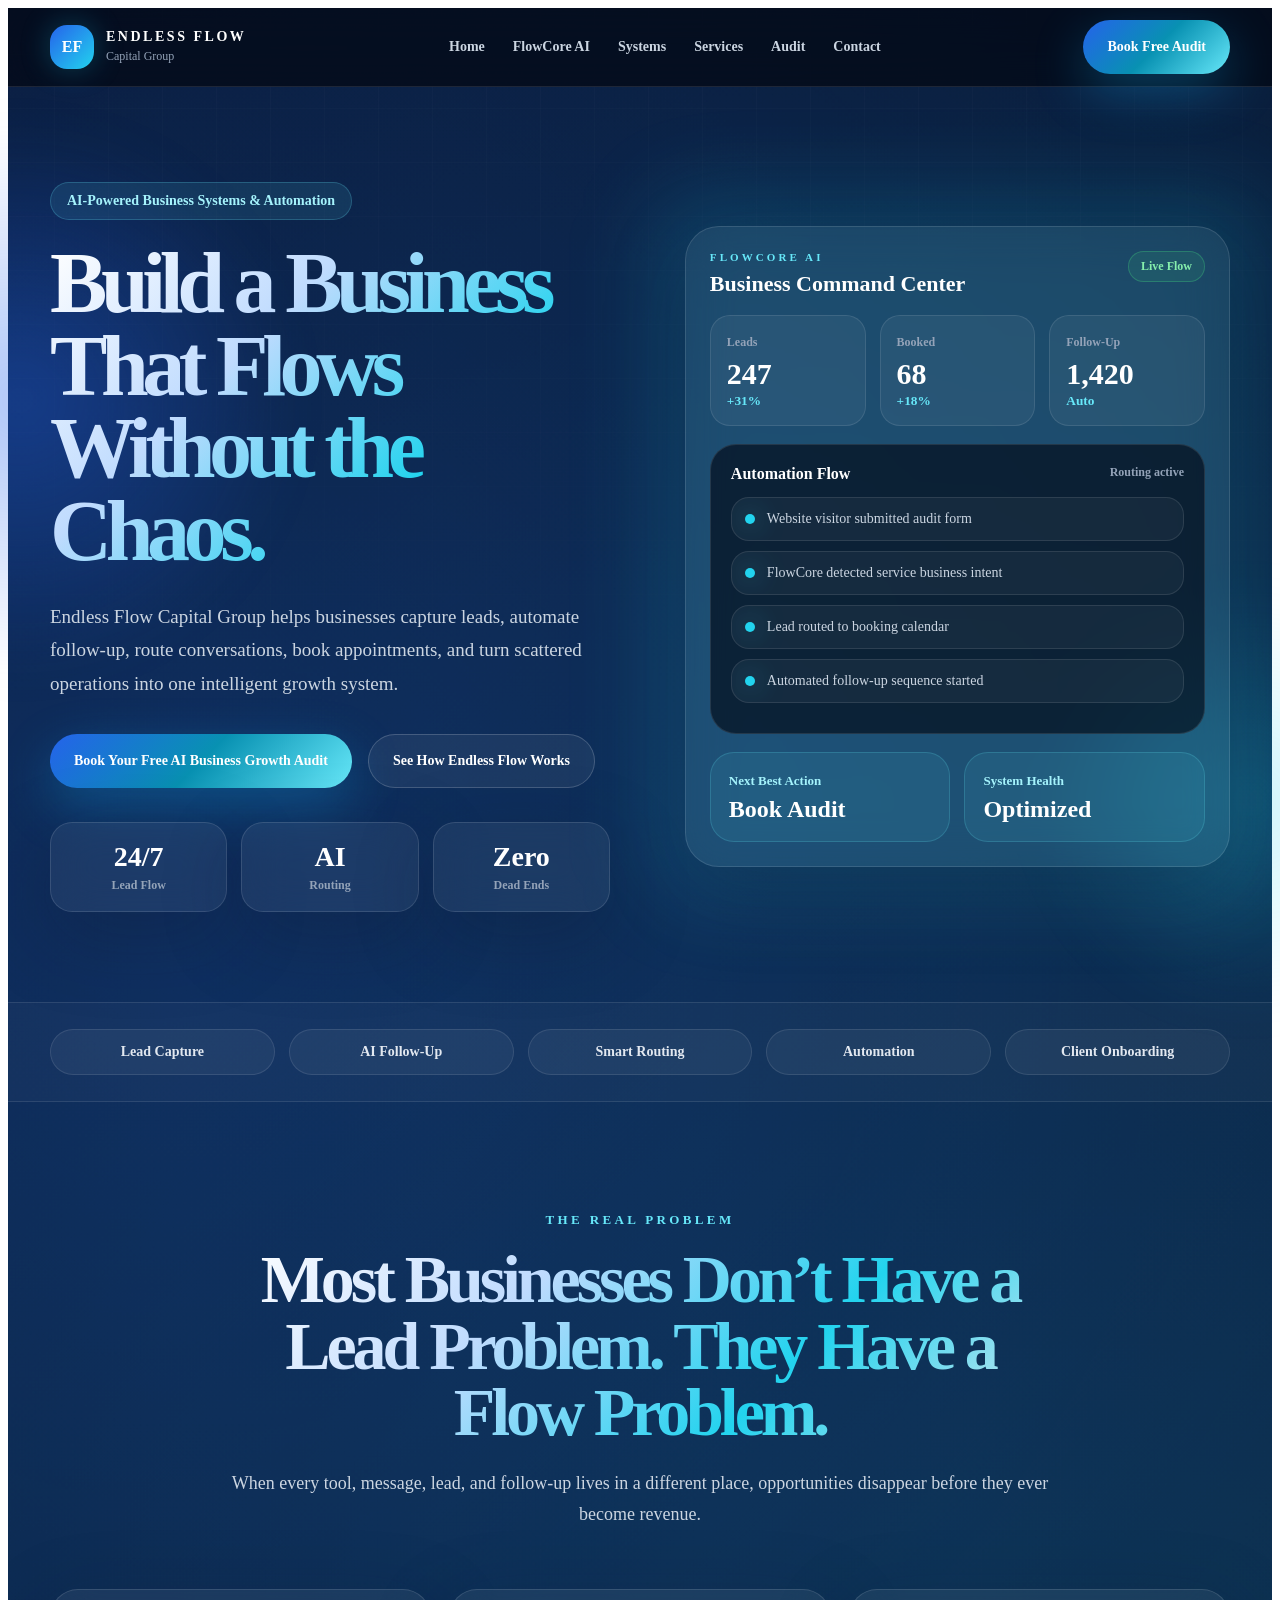
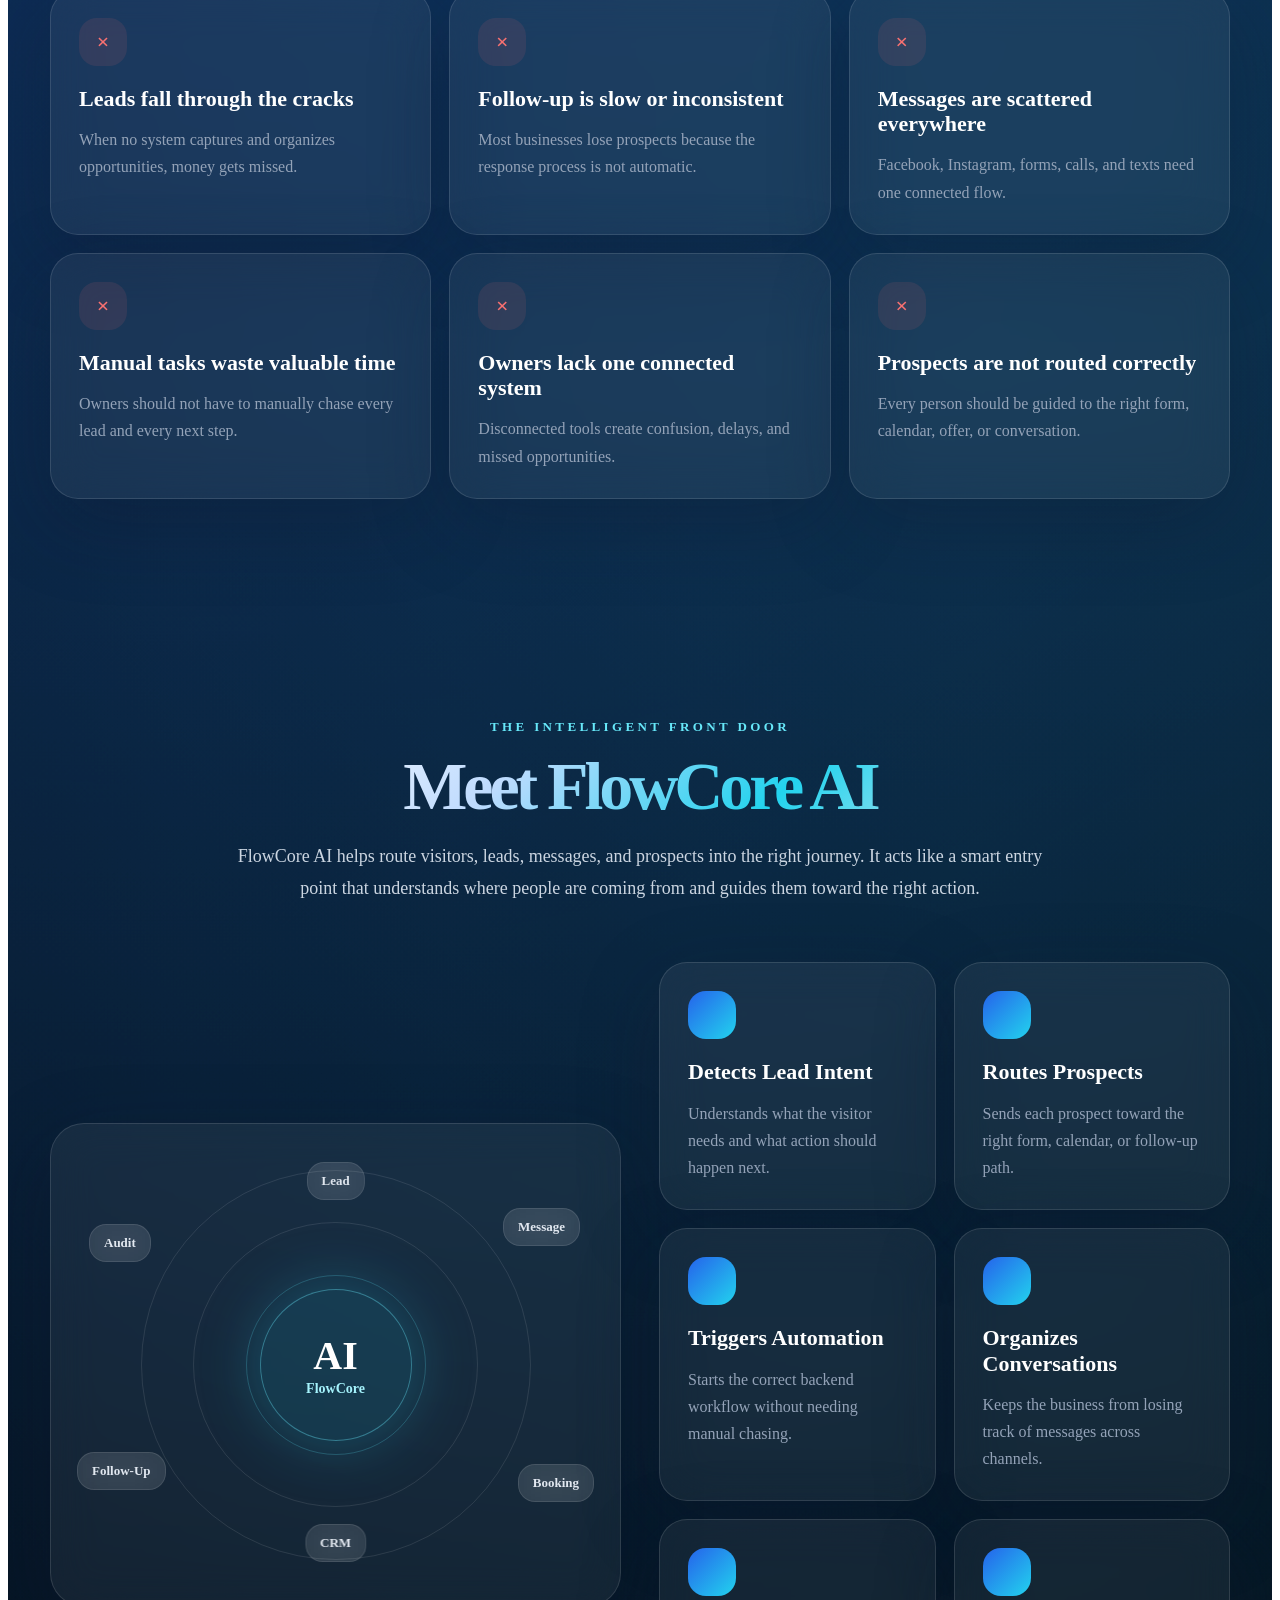
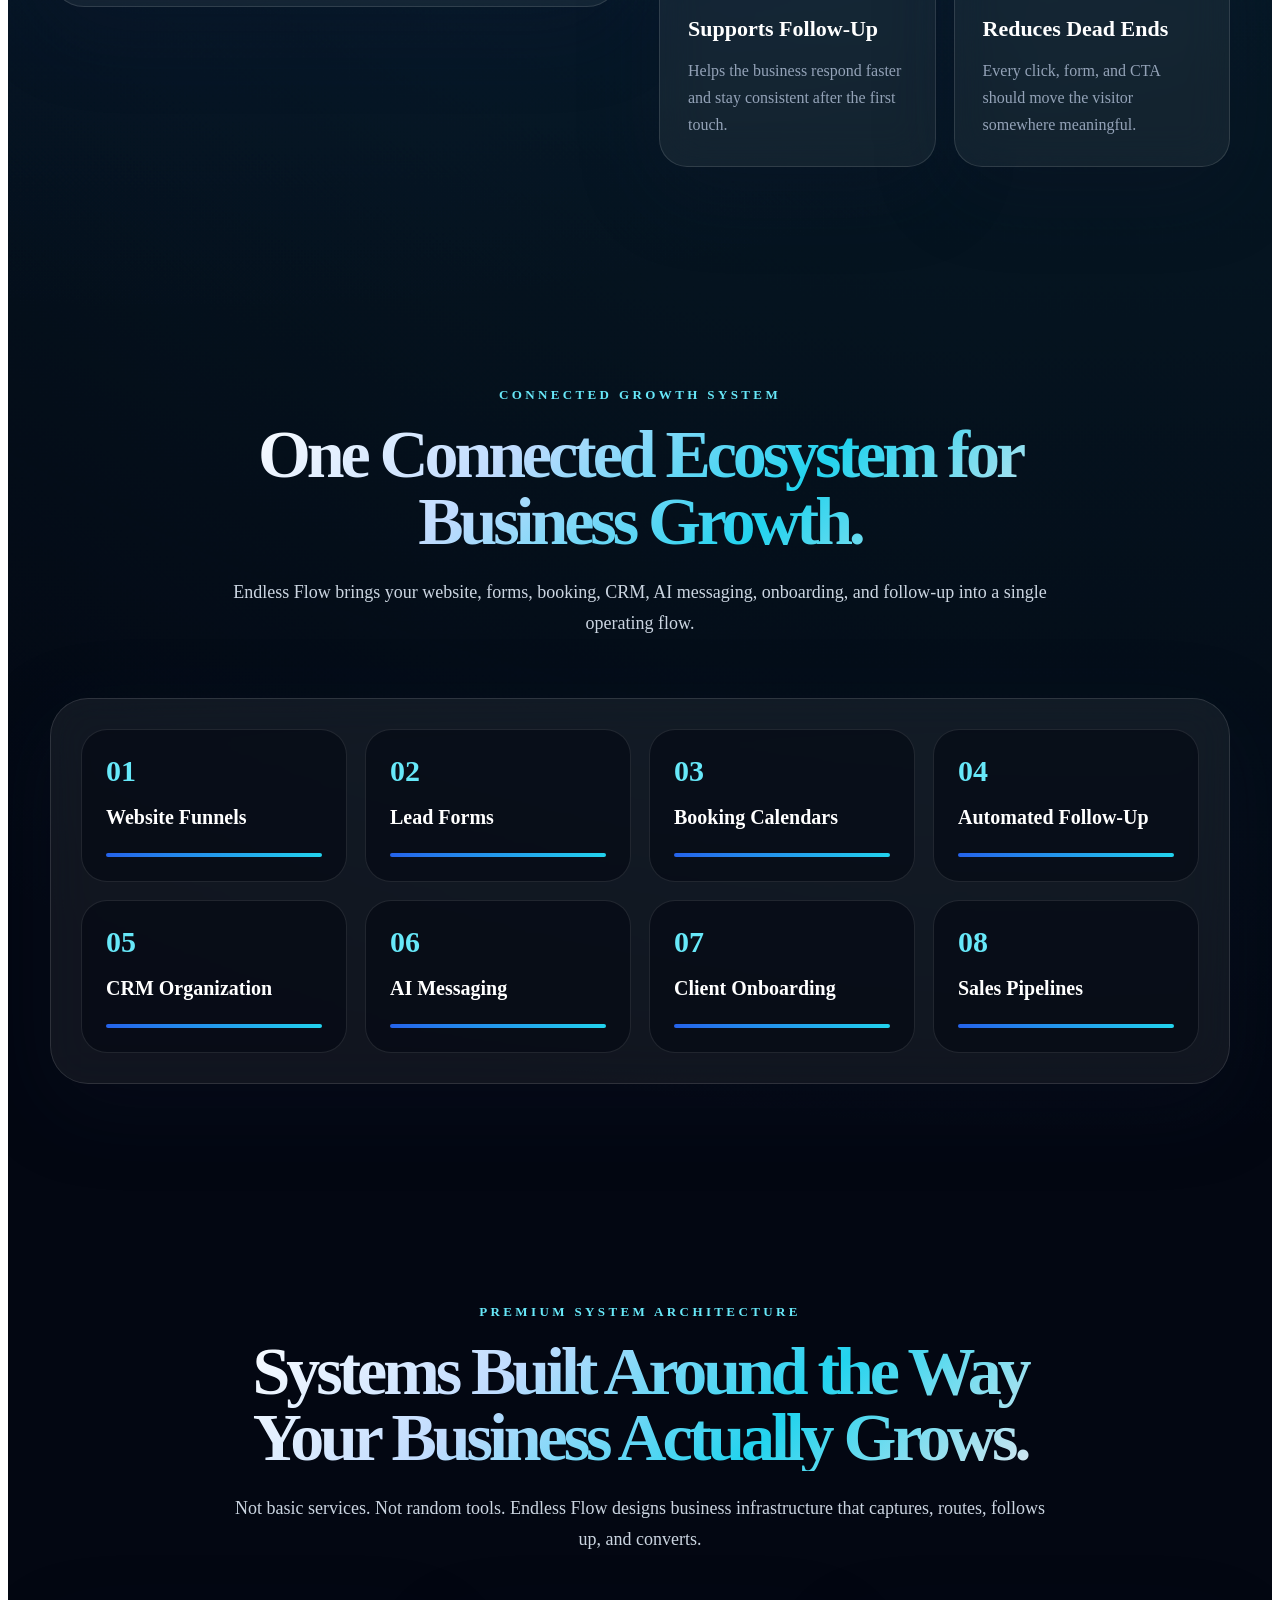
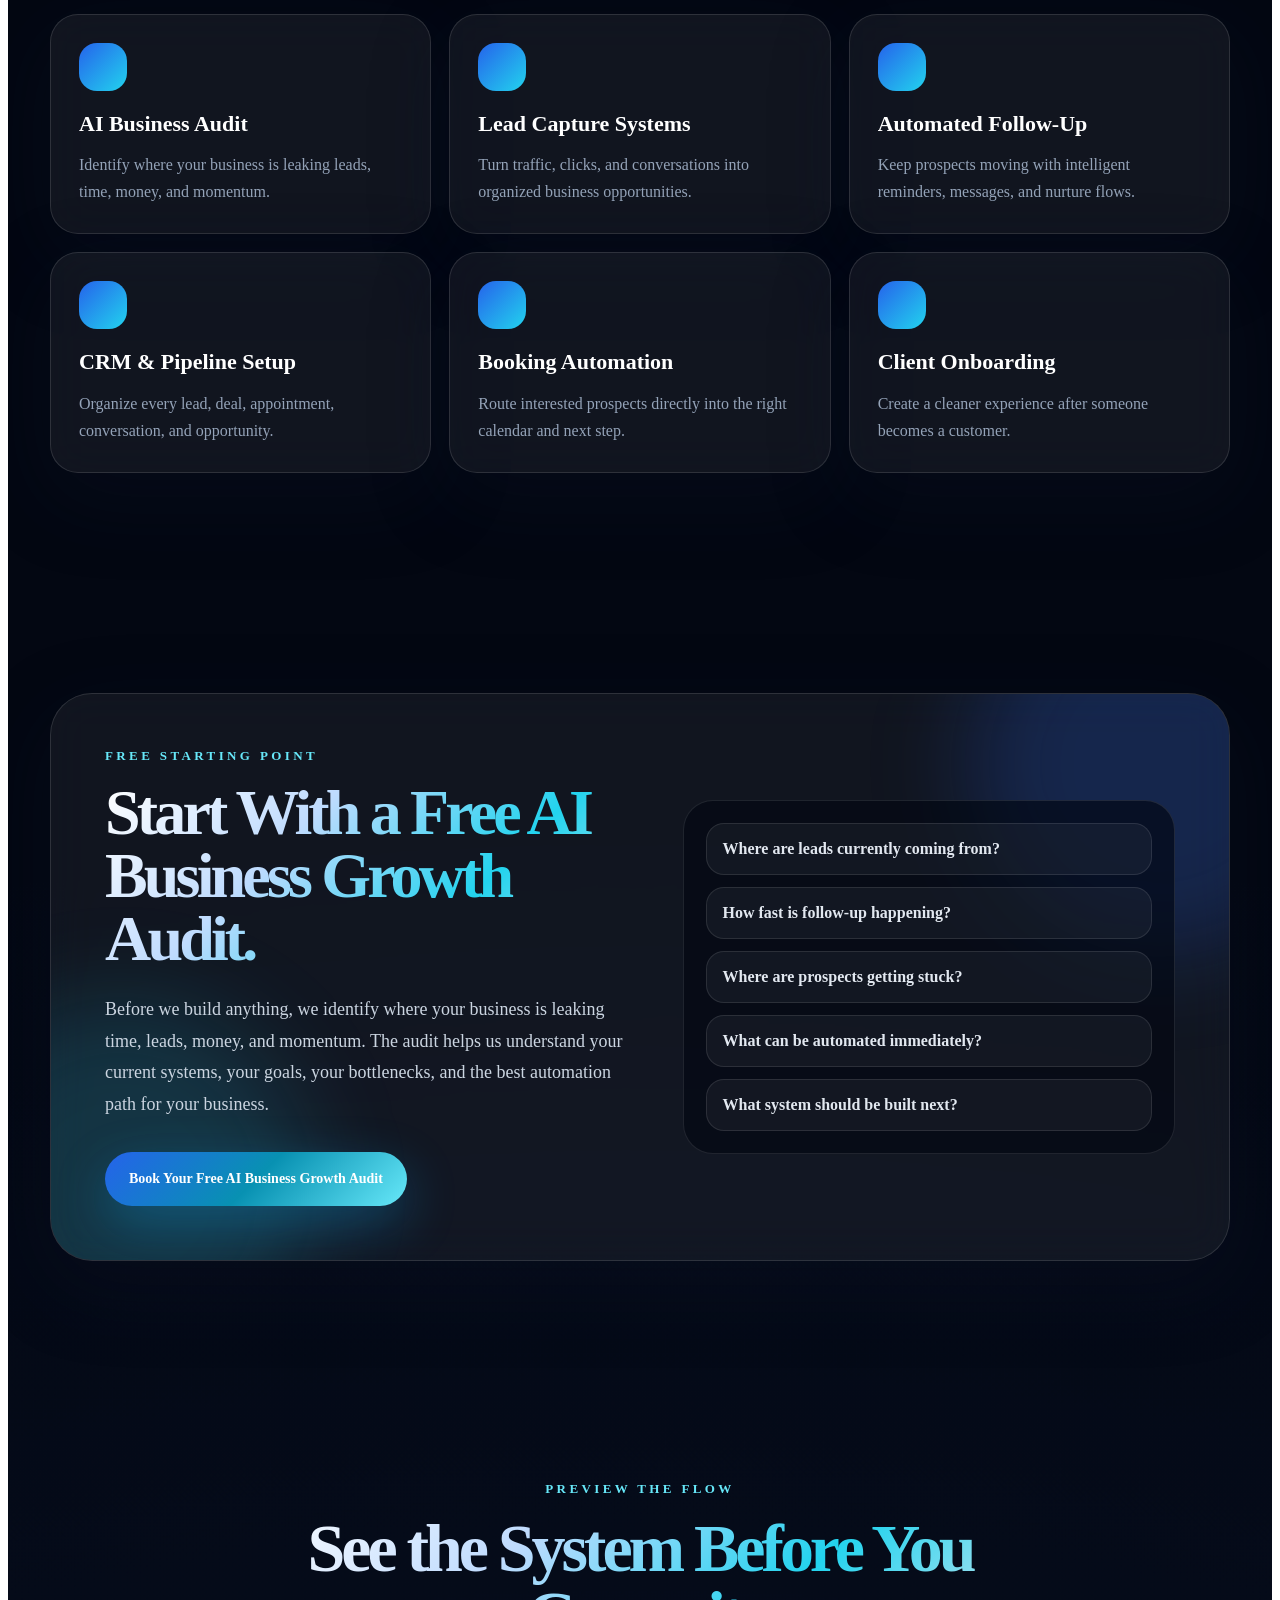
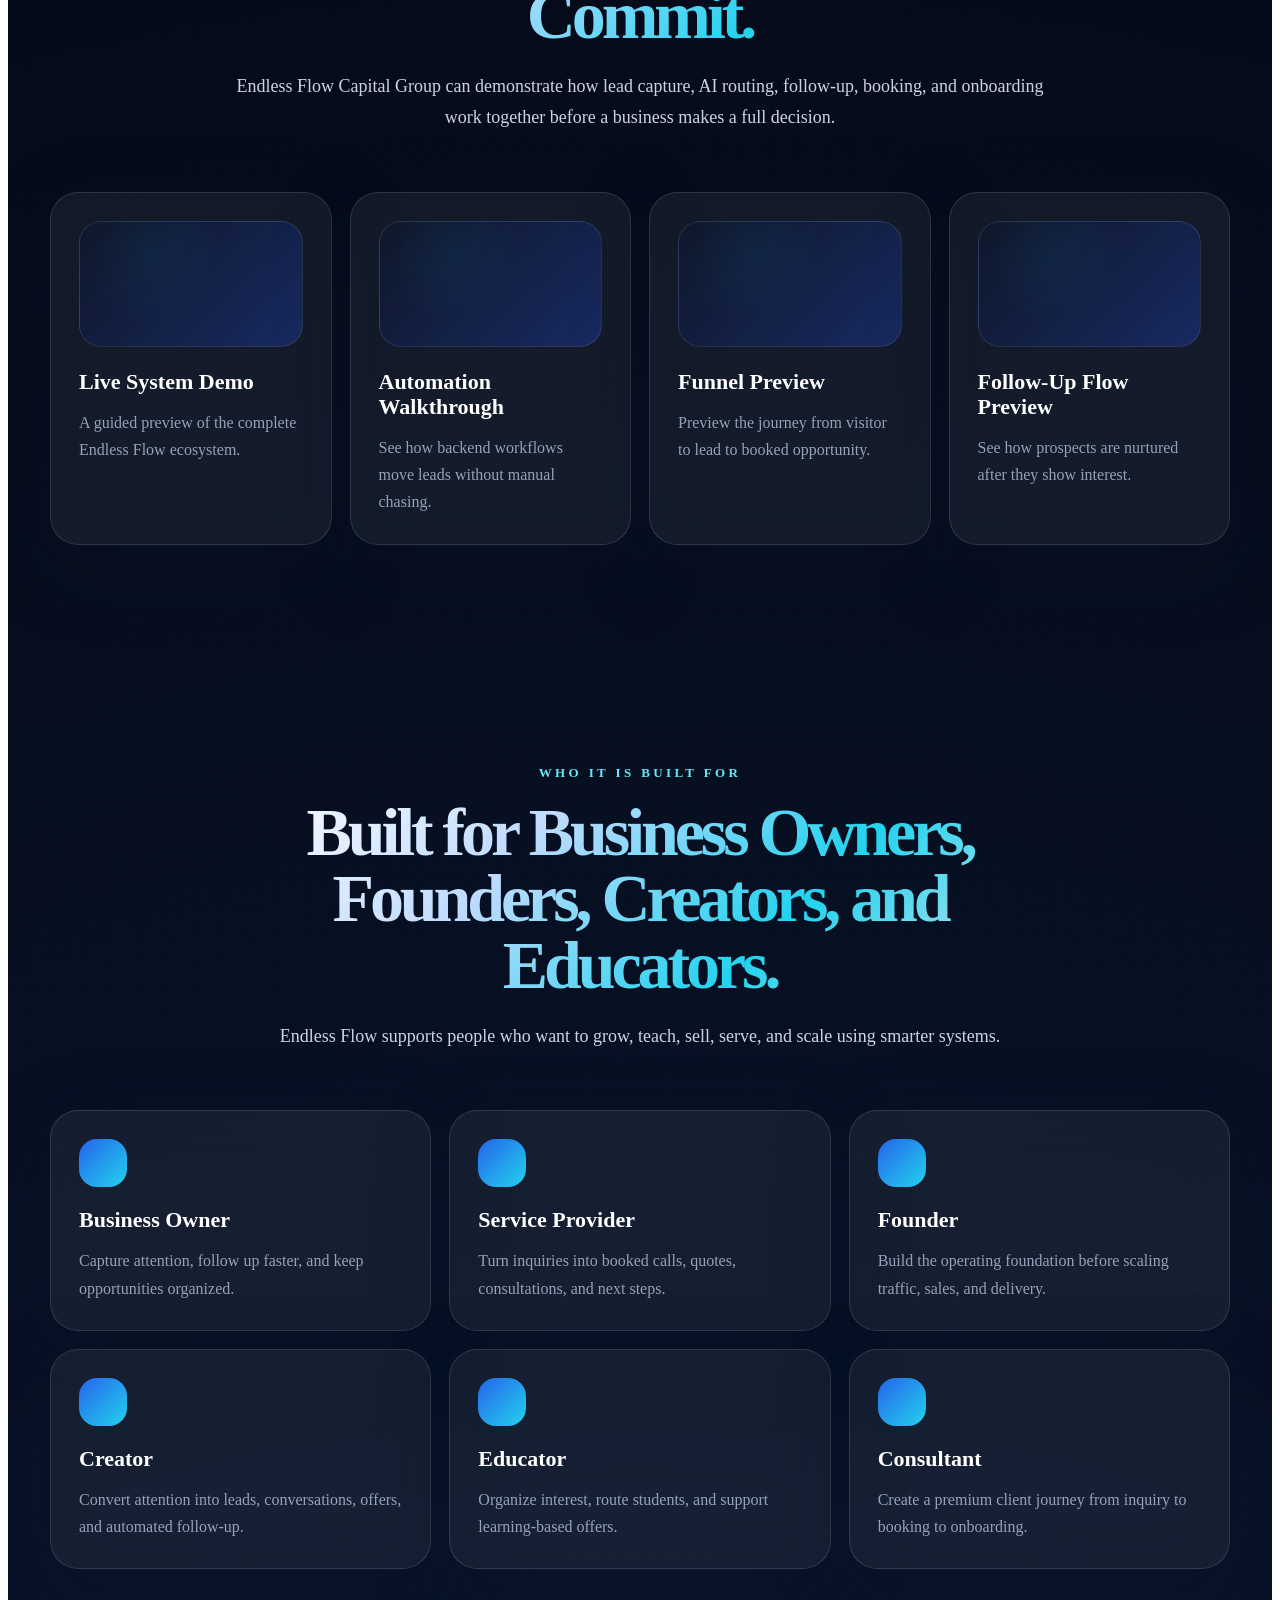
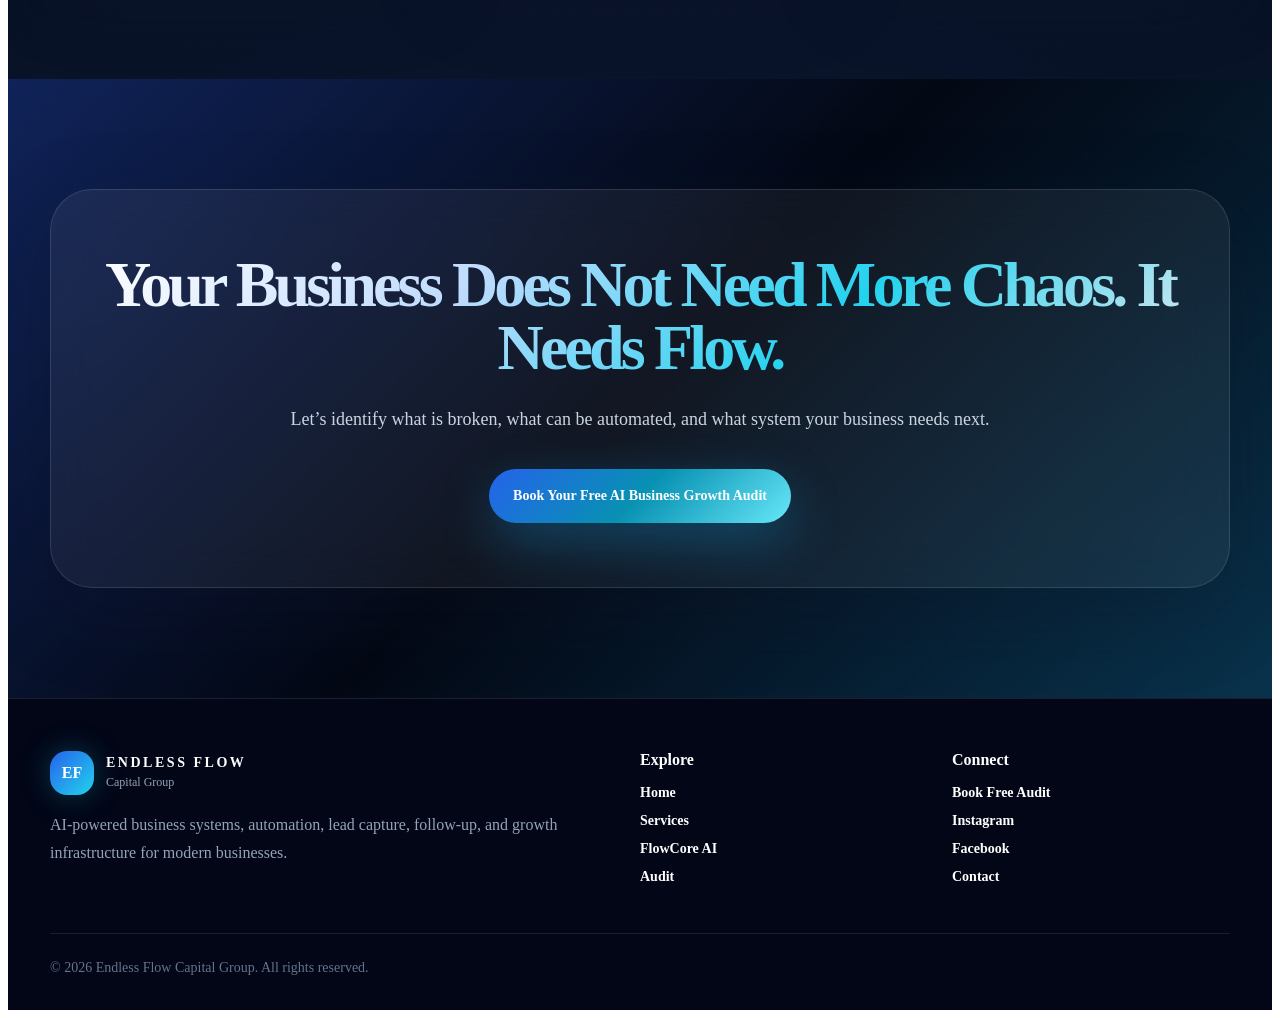
==== commit ece8fec9: "Update index.html" ====
--- a/index.html
+++ b/index.html
@@ -11,7 +11,7 @@
 
     html {
       scroll-behavior: smooth;
-    }
+    }ax
 
     body {
       margin: 0;
@@ -1598,3 +1598,4 @@
   </script>
 </body>
 </html>
+
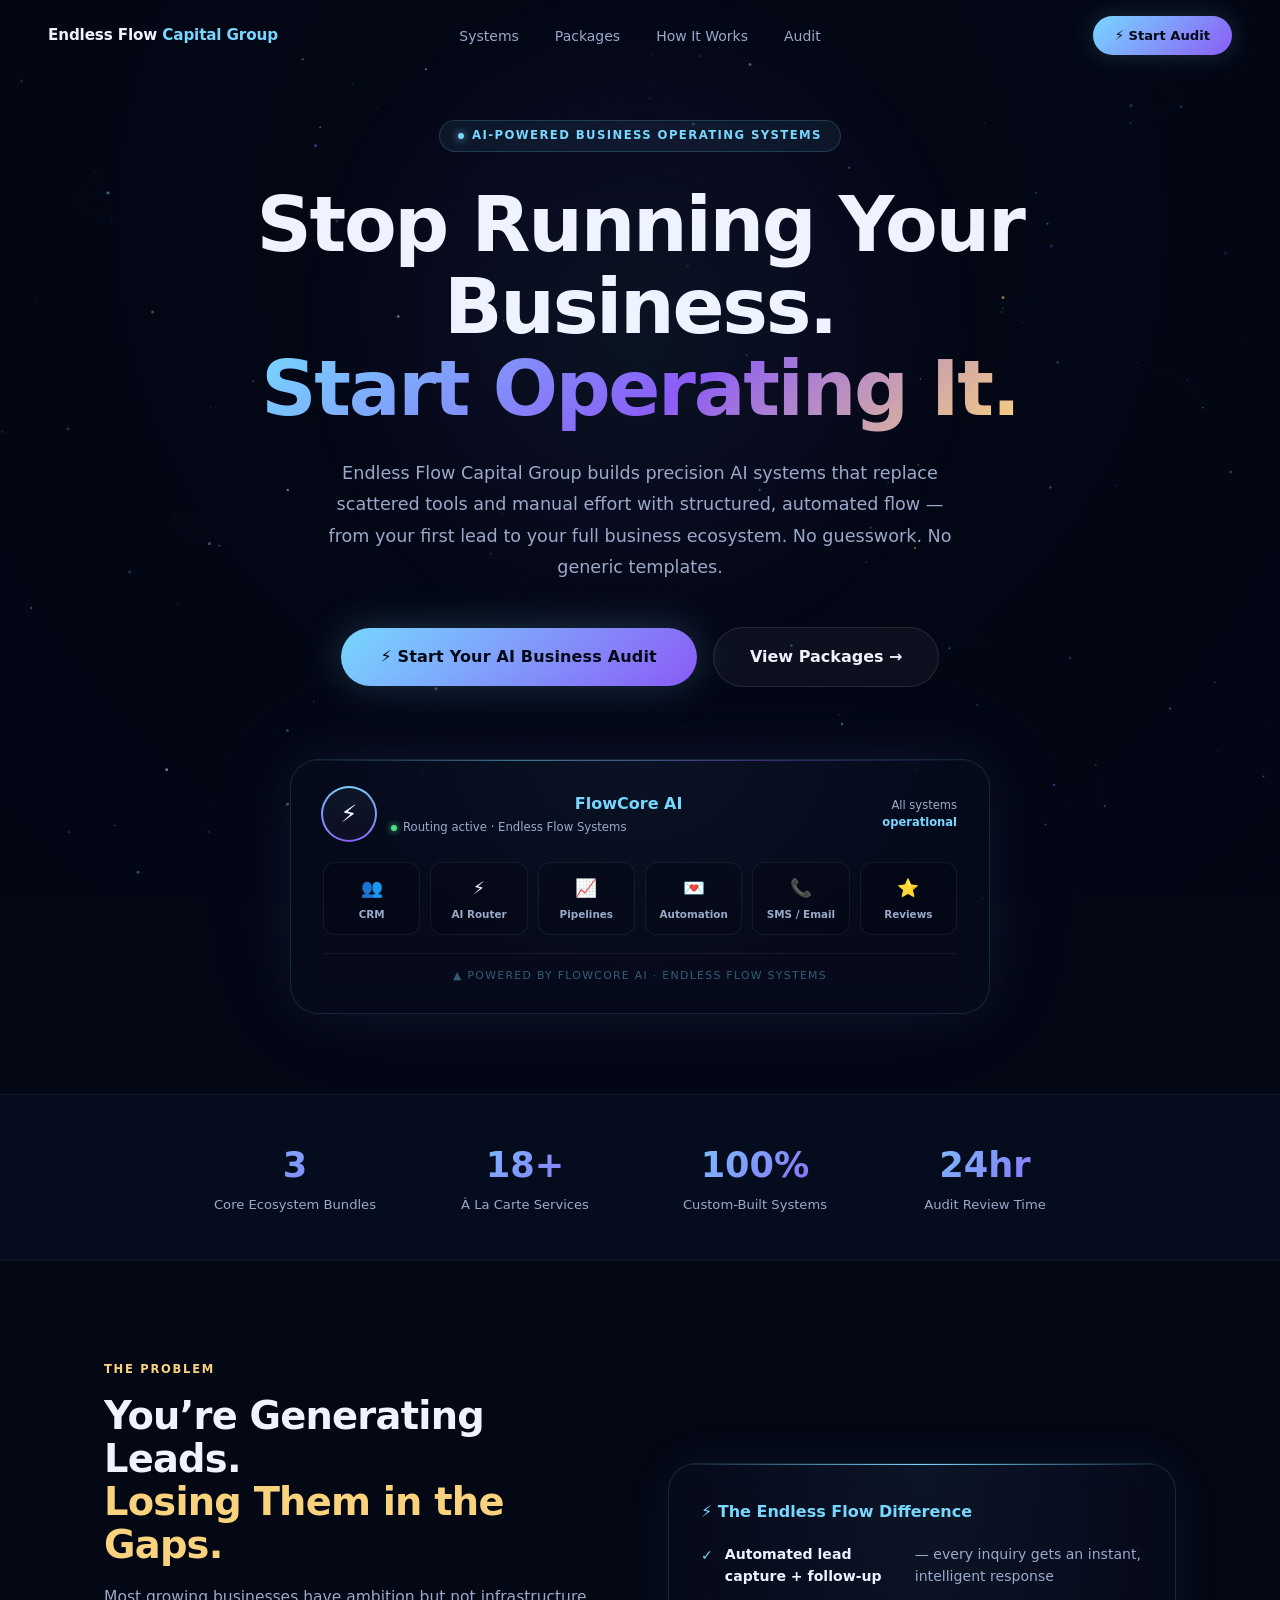
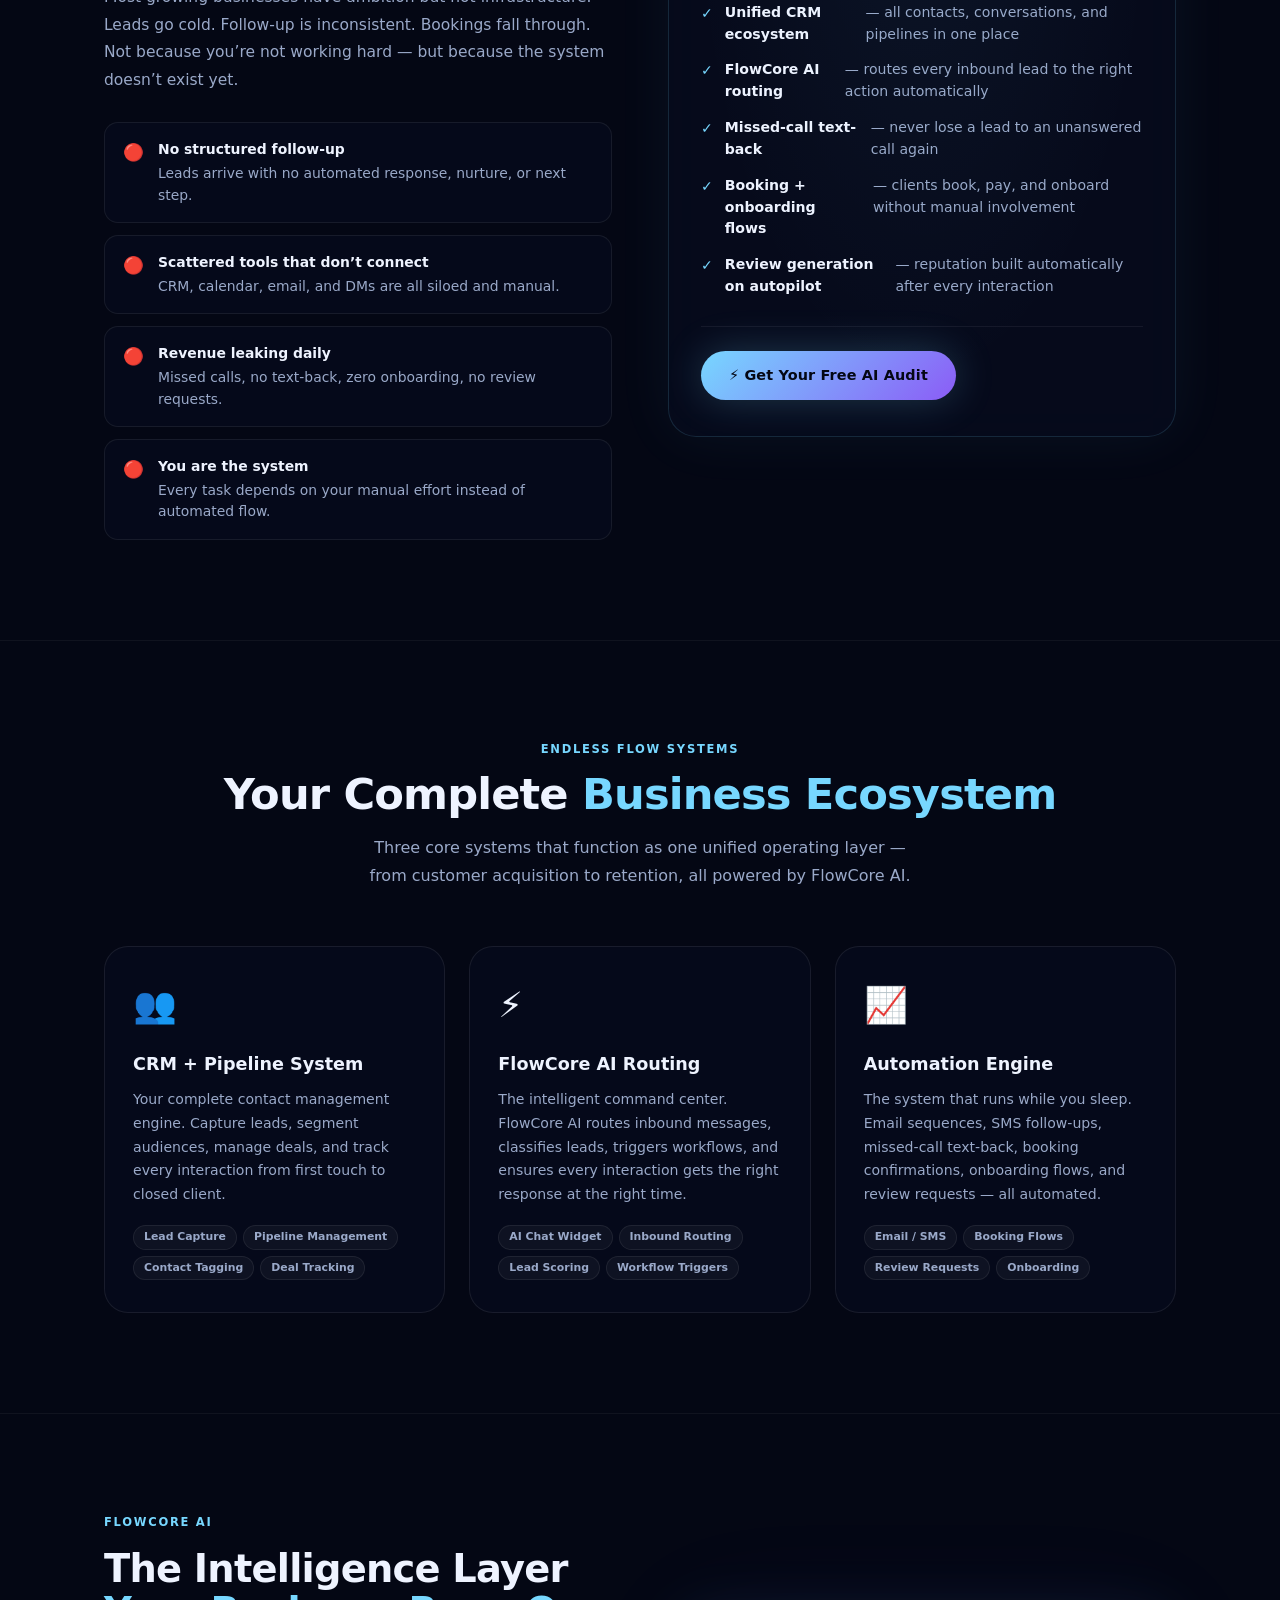
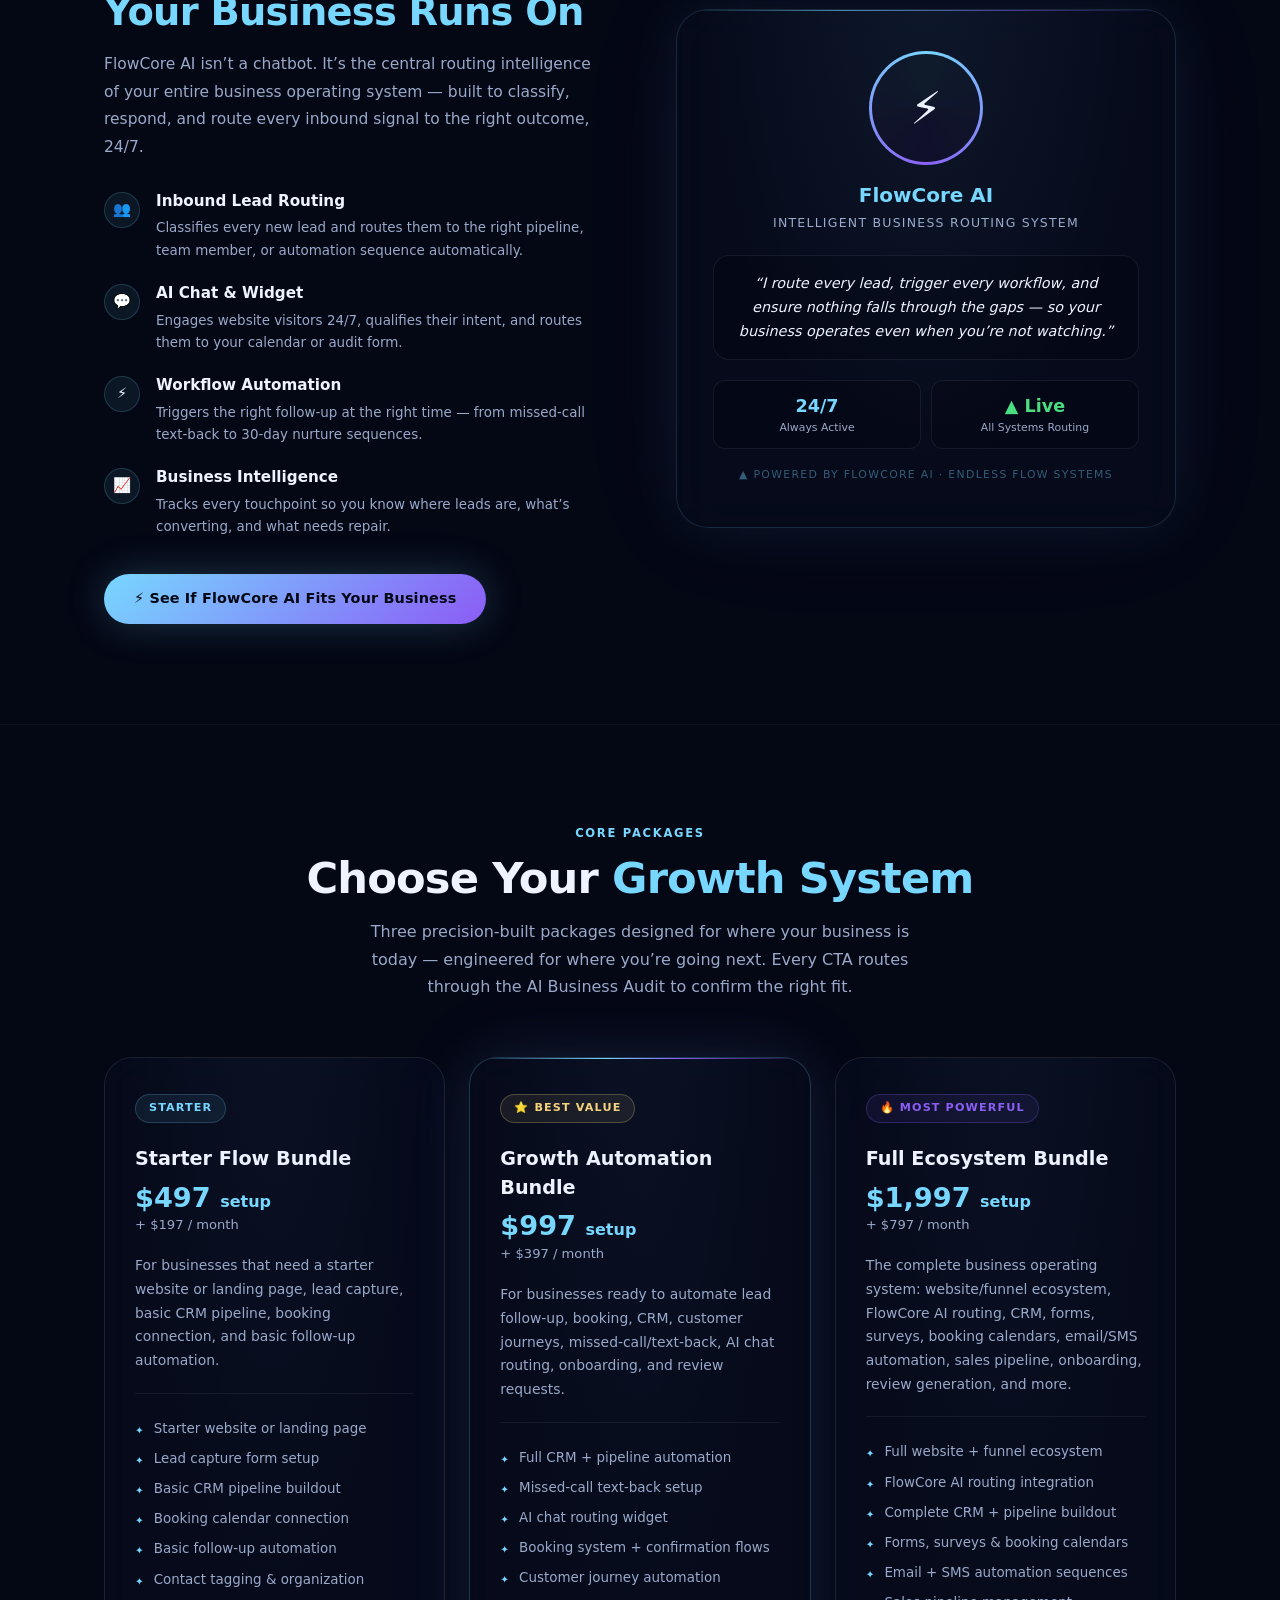
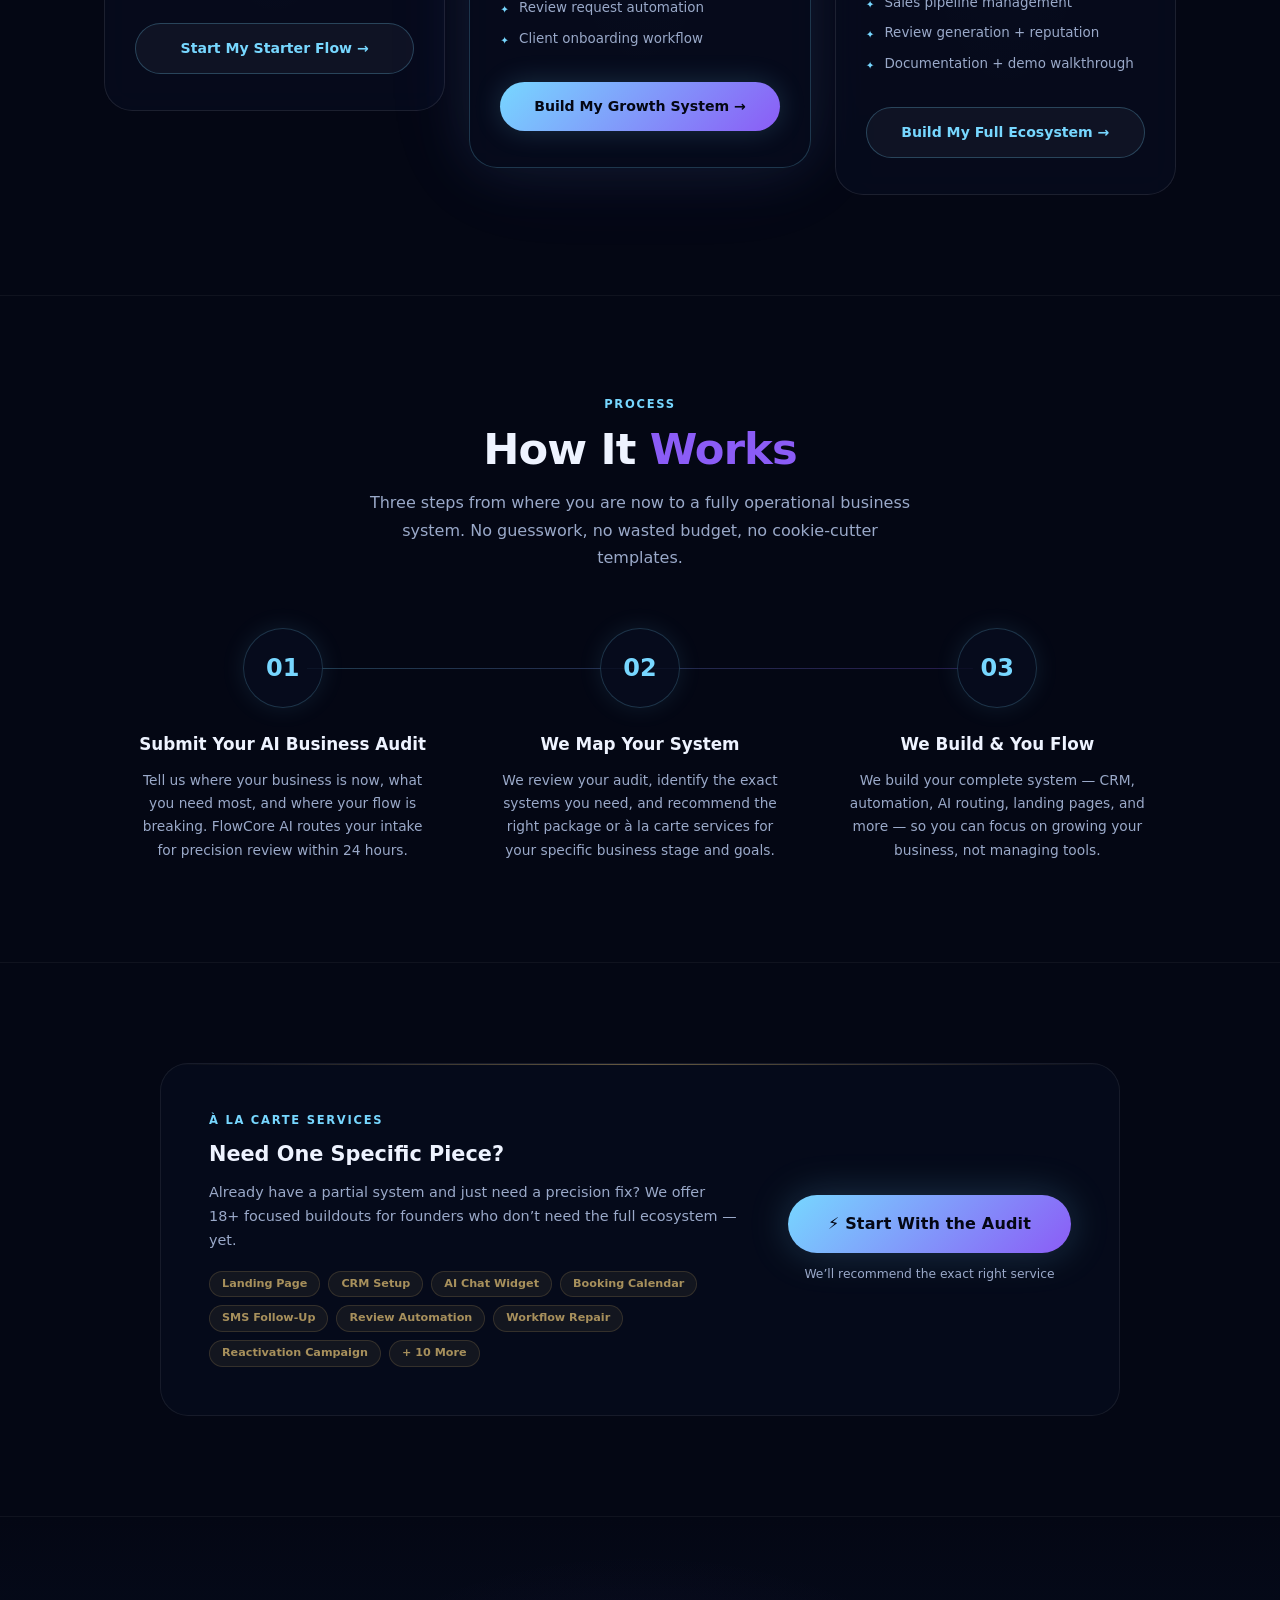
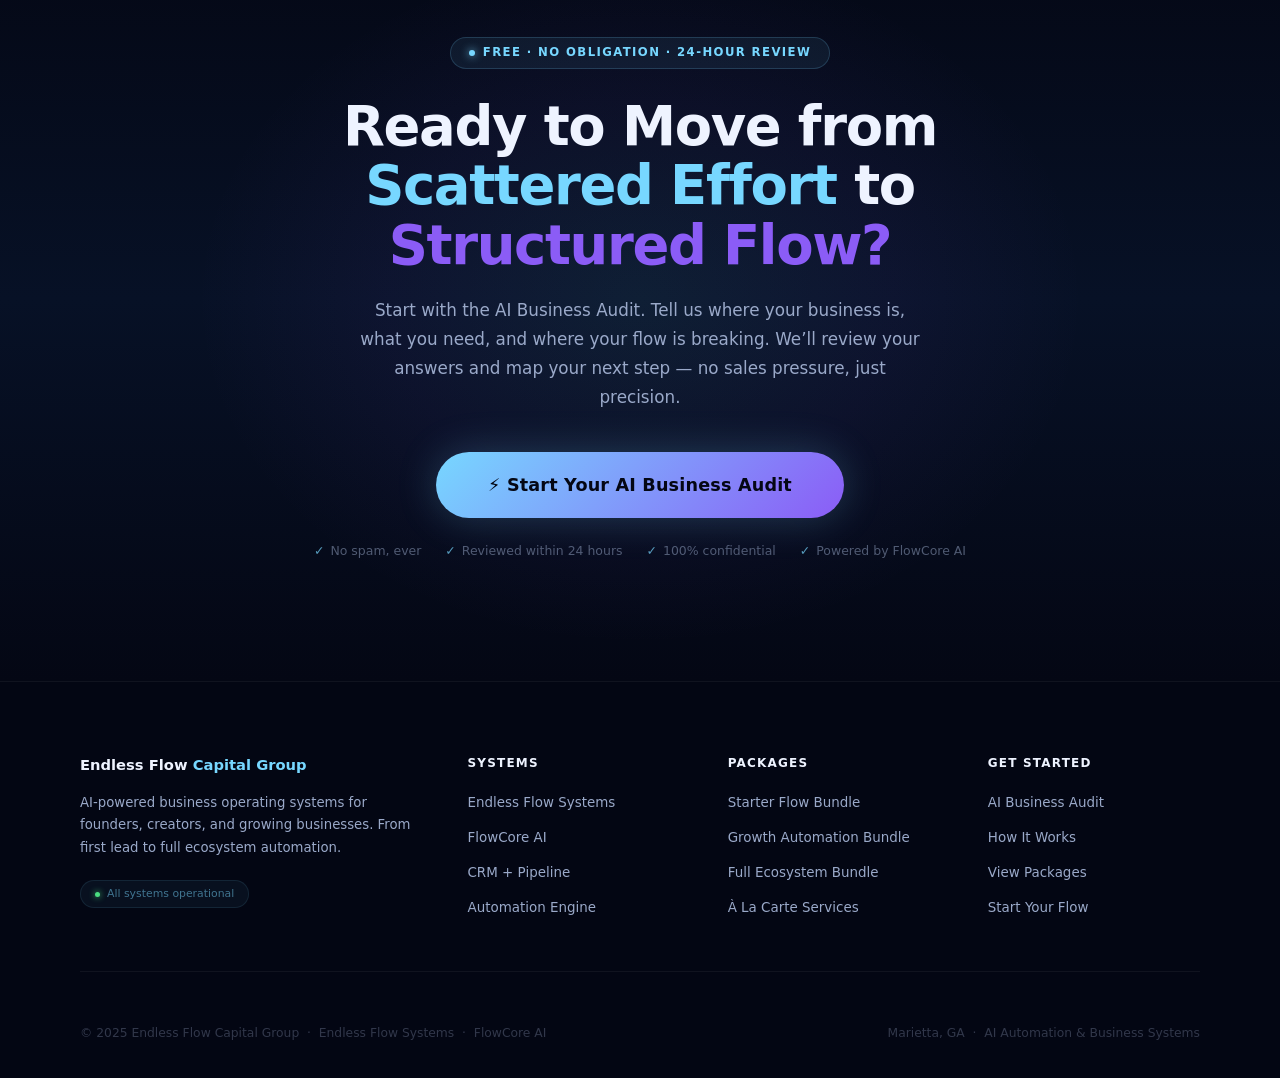
==== commit 60675d7f: "Update index.html" ====
--- a/index.html
+++ b/index.html
@@ -3,1599 +3,1210 @@
 <head>
   <meta charset="UTF-8" />
   <meta name="viewport" content="width=device-width, initial-scale=1.0" />
-  <title>Endless Flow Capital Group</title>
-  <meta name="description" content="Endless Flow Capital Group helps businesses capture leads, automate follow-up, route conversations, book appointments, and build AI-powered business systems." />
-
+  <title>Endless Flow Capital Group — AI Business Operating Systems</title>
+  <meta name="description" content="Precision-built AI automation systems for founders, creators, and growing businesses. CRM, automation, FlowCore AI routing, and complete ecosystem builds." />
   <style>
-    @import url('https://fonts.googleapis.com/css2?family=Inter:wght@400;500;600;700;800;900&display=swap');
-
-    html {
-      scroll-behavior: smooth;
-    }ax
-
-    body {
-      margin: 0;
-      background: #030712;
-      color: white;
-      font-family: "Inter", system-ui, sans-serif;
-    }
-
-    #efcg-site {
-      --bg: #030712;
-      --panel: rgba(255, 255, 255, 0.06);
-      --border: rgba(255, 255, 255, 0.12);
-      --text: #ffffff;
-      --muted: #94a3b8;
-      --soft: #cbd5e1;
-      --blue: #2563eb;
-      --cyan: #22d3ee;
-      --cyan-soft: #67e8f9;
-      --danger: #f87171;
-
-      background:
-        radial-gradient(circle at 15% 10%, rgba(37, 99, 235, 0.3), transparent 32%),
-        radial-gradient(circle at 85% 20%, rgba(34, 211, 238, 0.18), transparent 35%),
-        radial-gradient(circle at 50% 100%, rgba(59, 130, 246, 0.14), transparent 38%),
-        var(--bg);
-      color: var(--text);
-      overflow: hidden;
-      width: 100%;
-    }
-
-    #efcg-site * {
-      box-sizing: border-box;
-    }
-
-    #efcg-site a {
-      text-decoration: none;
-      color: inherit;
-    }
-
-    .ef-container {
-      width: min(1180px, calc(100% - 40px));
-      margin: 0 auto;
-    }
-
-    .ef-section {
-      padding: 110px 0;
+    *, *::before, *::after { box-sizing: border-box; margin: 0; padding: 0; }
+    html { scroll-behavior: smooth; }
+    body.ef-body {
+      background-color: #040714;
+      color: #eef3ff;
+      font-family: 'Segoe UI', system-ui, -apple-system, BlinkMacSystemFont, sans-serif;
+      min-height: 100vh;
+      overflow-x: hidden;
+      line-height: 1.5;
+    }
+    .ef-canvas {
+      position: fixed; top: 0; left: 0;
+      width: 100%; height: 100%;
+      z-index: 0; pointer-events: none;
+    }
+    .ef-page { position: relative; z-index: 1; }
+    .ef-cyan   { color: #77d7ff; }
+    .ef-violet { color: #8b5cf6; }
+    .ef-gold   { color: #f8d27c; }
+
+    /* ===== NAV ===== */
+    .ef-nav {
+      position: fixed; top: 0; left: 0; right: 0; z-index: 300;
+      display: flex; align-items: center; justify-content: space-between;
+      padding: 0 48px; height: 72px;
+      background: rgba(4,7,20,0);
+      backdrop-filter: blur(0px);
+      border-bottom: 1px solid rgba(255,255,255,0);
+      transition: all 0.4s ease;
+    }
+    .ef-nav.ef-scrolled {
+      background: rgba(4,7,20,0.92);
+      backdrop-filter: blur(20px);
+      border-bottom-color: rgba(255,255,255,0.06);
+    }
+    .ef-nav-brand {
+      display: flex; align-items: center; text-decoration: none; flex-shrink: 0;
+    }
+    .ef-nav-logo { height: 40px; width: auto; display: block; }
+    .ef-nav-logo-text {
+      display: none; font-size: 0.95rem; font-weight: 800;
+      color: #eef3ff; letter-spacing: -0.01em;
+    }
+    .ef-nav-logo-text em { color: #77d7ff; font-style: normal; }
+    .ef-nav-links {
+      display: flex; align-items: center; gap: 36px; list-style: none;
+      position: absolute; left: 50%; transform: translateX(-50%);
+    }
+    .ef-nav-links a {
+      font-size: 0.875rem; font-weight: 500; color: #9aa9c9;
+      text-decoration: none; transition: color 0.25s ease;
+    }
+    .ef-nav-links a:hover { color: #eef3ff; }
+    .ef-nav-right { display: flex; align-items: center; gap: 12px; flex-shrink: 0; }
+    .ef-nav-cta {
+      display: inline-flex; align-items: center; gap: 8px;
+      background: linear-gradient(135deg, #77d7ff 0%, #8b5cf6 100%);
+      color: #040714; font-weight: 700; font-size: 0.82rem;
+      padding: 10px 22px; border-radius: 100px; text-decoration: none;
+      transition: all 0.3s ease;
+      box-shadow: 0 0 24px rgba(119,215,255,0.18);
+      position: relative; overflow: hidden;
+    }
+    .ef-nav-cta::after {
+      content: ''; position: absolute; top: 0; left: -100%;
+      width: 60%; height: 100%;
+      background: linear-gradient(90deg, transparent, rgba(255,255,255,0.18), transparent);
+      animation: ef-shimmer 3s ease-in-out infinite;
+    }
+    .ef-nav-cta:hover {
+      transform: translateY(-1px);
+      box-shadow: 0 0 40px rgba(119,215,255,0.35);
+    }
+    .ef-hamburger {
+      display: none; flex-direction: column; gap: 5px;
+      cursor: pointer; padding: 8px; background: none; border: none;
+    }
+    .ef-hamburger span {
+      display: block; width: 22px; height: 1.5px;
+      background: #eef3ff; transition: all 0.3s ease; border-radius: 2px;
+    }
+    .ef-hamburger.ef-open span:nth-child(1) { transform: rotate(45deg) translate(4.5px, 4.5px); }
+    .ef-hamburger.ef-open span:nth-child(2) { opacity: 0; }
+    .ef-hamburger.ef-open span:nth-child(3) { transform: rotate(-45deg) translate(4.5px, -4.5px); }
+    .ef-mobile-nav {
+      display: none;
+      position: fixed; top: 72px; left: 0; right: 0; z-index: 299;
+      background: rgba(4,7,20,0.97);
+      backdrop-filter: blur(24px);
+      border-bottom: 1px solid rgba(255,255,255,0.06);
+      padding: 24px 32px 32px;
+      flex-direction: column; gap: 4px;
+    }
+    .ef-mobile-nav.ef-open { display: flex; }
+    .ef-mobile-nav a {
+      font-size: 1rem; font-weight: 500; color: #9aa9c9;
+      text-decoration: none; padding: 14px 0;
+      border-bottom: 1px solid rgba(255,255,255,0.05);
+      transition: color 0.2s ease;
+    }
+    .ef-mobile-nav a:last-child { border-bottom: none; margin-top: 8px; }
+    .ef-mobile-nav a:hover { color: #77d7ff; }
+    .ef-mobile-nav-cta {
+      display: block; text-align: center;
+      background: linear-gradient(135deg, #77d7ff 0%, #8b5cf6 100%);
+      color: #040714 !important; font-weight: 800; border-radius: 100px;
+      padding: 16px; margin-top: 8px; font-size: 0.97rem;
+      border-bottom: none !important;
+    }
+
+    /* ===== HERO ===== */
+    .ef-hero {
+      min-height: 100vh;
+      display: flex; flex-direction: column;
+      align-items: center; justify-content: center;
+      text-align: center; padding: 120px 24px 80px;
       position: relative;
     }
-
-    .ef-glass {
-      background: var(--panel);
-      border: 1px solid var(--border);
-      backdrop-filter: blur(22px);
-      -webkit-backdrop-filter: blur(22px);
-      box-shadow: 0 24px 80px rgba(15, 23, 42, 0.28);
-    }
-
-    .ef-gradient-text {
-      background: linear-gradient(135deg, #ffffff, #bfdbfe, #22d3ee, #e2e8f0);
+    .ef-hero-glow {
+      position: absolute; top: 30%; left: 50%;
+      transform: translate(-50%, -50%);
+      width: 700px; height: 700px;
+      background: radial-gradient(ellipse, rgba(119,215,255,0.06) 0%, rgba(139,92,246,0.04) 40%, transparent 70%);
+      pointer-events: none;
+    }
+    .ef-badge {
+      display: inline-flex; align-items: center; gap: 8px;
+      background: rgba(119,215,255,0.07);
+      border: 1px solid rgba(119,215,255,0.18);
+      border-radius: 100px; padding: 6px 18px;
+      font-size: 0.73rem; font-weight: 700; color: #77d7ff;
+      letter-spacing: 0.12em; text-transform: uppercase; margin-bottom: 32px;
+    }
+    .ef-badge-dot {
+      width: 6px; height: 6px; border-radius: 50%;
+      background: #77d7ff; box-shadow: 0 0 8px #77d7ff;
+      animation: ef-pulse 2s ease-in-out infinite; flex-shrink: 0;
+    }
+    .ef-h1 {
+      font-size: clamp(2.4rem, 6vw, 4.8rem);
+      font-weight: 900; line-height: 1.07;
+      letter-spacing: -0.03em; margin-bottom: 28px;
+      max-width: 900px;
+    }
+    .ef-h1-grad {
+      background: linear-gradient(135deg, #77d7ff 0%, #8b5cf6 55%, #f8d27c 100%);
       -webkit-background-clip: text;
       -webkit-text-fill-color: transparent;
-    }
-
-    .ef-eyebrow {
-      color: var(--cyan-soft);
-      text-transform: uppercase;
-      letter-spacing: 0.26em;
-      font-weight: 900;
-      font-size: 13px;
-      margin-bottom: 18px;
-    }
-
-    .ef-section-header {
-      max-width: 820px;
-      margin: 0 auto 58px;
-      text-align: center;
-    }
-
-    .ef-section-header h2 {
-      font-size: clamp(38px, 6vw, 68px);
-      line-height: 0.98;
-      letter-spacing: -0.06em;
-      margin: 0;
-      font-weight: 900;
-    }
-
-    .ef-section-header p {
-      color: var(--soft);
-      font-size: 18px;
-      line-height: 1.75;
-      margin: 22px 0 0;
-    }
-
-    .ef-btn-row {
-      display: flex;
-      gap: 16px;
-      flex-wrap: wrap;
-      align-items: center;
-    }
-
-    .ef-btn {
-      display: inline-flex;
-      align-items: center;
-      justify-content: center;
-      min-height: 54px;
-      padding: 0 24px;
-      border-radius: 999px;
-      font-weight: 900;
-      font-size: 14px;
-      transition: 0.28s ease;
-      cursor: pointer;
-    }
-
+      background-clip: text;
+    }
+    .ef-hero-sub {
+      font-size: 1.1rem; color: #9aa9c9; line-height: 1.78;
+      max-width: 640px; margin: 0 auto 44px;
+    }
+    .ef-hero-btns {
+      display: flex; align-items: center; justify-content: center;
+      gap: 16px; flex-wrap: wrap; margin-bottom: 72px;
+    }
     .ef-btn-primary {
-      color: white;
-      background: linear-gradient(135deg, #2563eb, #0891b2, #67e8f9);
-      box-shadow: 0 18px 52px rgba(14, 165, 233, 0.32);
-    }
-
+      display: inline-flex; align-items: center; gap: 10px;
+      background: linear-gradient(135deg, #77d7ff 0%, #8b5cf6 100%);
+      color: #040714; font-weight: 800; font-size: 1rem;
+      padding: 17px 40px; border-radius: 100px; border: none;
+      cursor: pointer; text-decoration: none; transition: all 0.3s ease;
+      box-shadow: 0 0 40px rgba(119,215,255,0.22); letter-spacing: 0.01em;
+    }
     .ef-btn-primary:hover {
       transform: translateY(-3px);
-      box-shadow: 0 28px 75px rgba(14, 165, 233, 0.48);
-    }
-
+      box-shadow: 0 0 64px rgba(119,215,255,0.4), 0 0 32px rgba(139,92,246,0.3);
+    }
     .ef-btn-secondary {
-      color: white;
-      background: rgba(255,255,255,0.06);
-      border: 1px solid rgba(255,255,255,0.18);
-    }
-
+      display: inline-flex; align-items: center; gap: 8px;
+      background: rgba(255,255,255,0.04);
+      color: #eef3ff; font-weight: 600; font-size: 1rem;
+      padding: 17px 36px; border-radius: 100px;
+      border: 1px solid rgba(255,255,255,0.1);
+      text-decoration: none; transition: all 0.3s ease;
+    }
     .ef-btn-secondary:hover {
-      transform: translateY(-3px);
-      border-color: rgba(103,232,249,0.6);
-      background: rgba(255,255,255,0.1);
-    }
-
-    .ef-card {
-      border-radius: 28px;
-      padding: 28px;
-      transition: 0.35s ease;
-    }
-
-    .ef-card:hover {
-      transform: translateY(-8px);
-      border-color: rgba(103, 232, 249, 0.45);
-      box-shadow: 0 35px 90px rgba(37, 99, 235, 0.16);
-    }
-
-    .ef-nav {
-      position: sticky;
-      top: 0;
-      z-index: 999;
-      background: rgba(3, 7, 18, 0.72);
-      border-bottom: 1px solid rgba(255,255,255,0.1);
-      backdrop-filter: blur(22px);
-      -webkit-backdrop-filter: blur(22px);
-    }
-
-    .ef-nav-inner {
-      min-height: 78px;
-      display: flex;
-      align-items: center;
-      justify-content: space-between;
-    }
-
-    .ef-logo {
-      display: flex;
-      align-items: center;
-      gap: 12px;
-    }
-
-    .ef-logo-mark {
-      height: 44px;
-      width: 44px;
-      border-radius: 17px;
-      background: linear-gradient(135deg, var(--blue), var(--cyan));
-      display: grid;
-      place-items: center;
-      font-weight: 900;
-      box-shadow: 0 0 30px rgba(34,211,238,0.25);
-    }
-
-    .ef-logo-title {
-      font-size: 14px;
-      letter-spacing: 0.18em;
-      text-transform: uppercase;
-      font-weight: 900;
-      line-height: 1;
-    }
-
-    .ef-logo-sub {
-      margin-top: 5px;
-      color: var(--muted);
-      font-size: 12px;
-    }
-
-    .ef-nav-links {
-      display: flex;
-      align-items: center;
-      gap: 28px;
-      color: #cbd5e1;
-      font-size: 14px;
-      font-weight: 700;
-    }
-
-    .ef-nav-links a:hover {
-      color: var(--cyan-soft);
-    }
-
-    .ef-menu-btn {
-      display: none;
       background: rgba(255,255,255,0.08);
-      border: 1px solid rgba(255,255,255,0.16);
-      color: white;
-      border-radius: 14px;
-      padding: 10px 14px;
-      font-weight: 900;
-    }
-
-    .ef-mobile-menu {
-      display: none;
-      padding: 0 0 18px;
-    }
-
-    .ef-mobile-menu a {
-      display: block;
-      padding: 12px 0;
-      color: #cbd5e1;
-      font-weight: 800;
-    }
-
-    .ef-hero {
-      min-height: 92vh;
-      display: flex;
-      align-items: center;
-      padding: 95px 0 90px;
-      position: relative;
-    }
-
-    .ef-grid-bg {
-      position: absolute;
-      inset: 0;
-      opacity: 0.42;
-      background-image:
-        linear-gradient(rgba(255,255,255,0.045) 1px, transparent 1px),
-        linear-gradient(90deg, rgba(255,255,255,0.045) 1px, transparent 1px);
-      background-size: 54px 54px;
-      mask-image: linear-gradient(to bottom, black, transparent 88%);
-    }
-
-    .ef-orb {
-      position: absolute;
-      border-radius: 999px;
-      filter: blur(24px);
+      border-color: rgba(255,255,255,0.2); transform: translateY(-2px);
+    }
+
+    /* Hero Command Center */
+    .ef-hero-visual { width: 100%; max-width: 700px; margin: 0 auto; }
+    .ef-command-card {
+      background: rgba(8,13,31,0.72);
+      border: 1px solid rgba(119,215,255,0.14);
+      border-radius: 28px; padding: 28px 32px;
+      backdrop-filter: blur(20px);
+      box-shadow: 0 0 60px rgba(119,215,255,0.07), 0 0 120px rgba(139,92,246,0.05);
+      position: relative; overflow: hidden;
+    }
+    .ef-command-card::before {
+      content: ''; position: absolute; top: 0; left: 0; right: 0; height: 1px;
+      background: linear-gradient(90deg, transparent, rgba(119,215,255,0.5), rgba(139,92,246,0.4), transparent);
+    }
+    .ef-command-card::after {
+      content: ''; position: absolute; inset: 0;
+      background: radial-gradient(ellipse at 50% 0%, rgba(119,215,255,0.04) 0%, transparent 65%);
       pointer-events: none;
     }
-
-    .ef-orb-one {
-      width: 560px;
-      height: 560px;
-      left: -260px;
-      top: 120px;
-      background: radial-gradient(circle, rgba(37,99,235,0.38), transparent 70%);
-      animation: efFloat 8s ease-in-out infinite;
-    }
-
-    .ef-orb-two {
-      width: 440px;
-      height: 440px;
-      right: -190px;
-      bottom: -120px;
-      background: radial-gradient(circle, rgba(34,211,238,0.22), transparent 70%);
-      animation: efFloatReverse 10s ease-in-out infinite;
-    }
-
-    @keyframes efFloat {
-      0%, 100% { transform: translate(0,0); }
-      50% { transform: translate(18px,-28px); }
-    }
-
-    @keyframes efFloatReverse {
-      0%, 100% { transform: translate(0,0); }
-      50% { transform: translate(-18px,24px); }
-    }
-
-    .ef-hero-grid {
-      position: relative;
-      display: grid;
-      grid-template-columns: 1.03fr 0.97fr;
-      gap: 56px;
-      align-items: center;
-    }
-
-    .ef-hero-badge {
-      display: inline-flex;
-      border-radius: 999px;
-      border: 1px solid rgba(103,232,249,0.22);
-      background: rgba(103,232,249,0.1);
-      color: #a5f3fc;
-      padding: 10px 16px;
-      font-weight: 900;
-      font-size: 14px;
-      margin-bottom: 22px;
-    }
-
-    .ef-hero h1 {
-      font-size: clamp(46px, 7vw, 86px);
-      line-height: 0.96;
-      letter-spacing: -0.075em;
-      margin: 0;
-      font-weight: 900;
-    }
-
-    .ef-hero-copy {
-      color: var(--soft);
-      font-size: 19px;
-      line-height: 1.75;
-      max-width: 650px;
-      margin: 28px 0 34px;
-    }
-
+    .ef-command-header {
+      display: flex; align-items: center; gap: 16px; margin-bottom: 22px;
+    }
+    .ef-cmd-avatar {
+      width: 52px; height: 52px; border-radius: 50%;
+      position: relative; flex-shrink: 0;
+    }
+    .ef-cmd-avatar::before {
+      content: ''; position: absolute; inset: -2px; border-radius: 50%;
+      background: conic-gradient(from 0deg, #77d7ff, #8b5cf6, #77d7ff);
+      animation: ef-spin 4s linear infinite;
+    }
+    .ef-cmd-avatar-inner {
+      position: relative; z-index: 1; width: 100%; height: 100%;
+      border-radius: 50%; overflow: hidden;
+      background: rgba(4,7,20,0.92);
+      display: flex; align-items: center; justify-content: center;
+    }
+    .ef-cmd-avatar img { width: 100%; height: 100%; object-fit: cover; border-radius: 50%; }
+    .ef-cmd-avatar-em { font-size: 1.5rem; }
+    .ef-cmd-info { flex: 1; min-width: 0; }
+    .ef-cmd-name { font-size: 1rem; font-weight: 800; color: #77d7ff; margin-bottom: 3px; }
+    .ef-cmd-status {
+      display: flex; align-items: center; gap: 6px;
+      font-size: 0.73rem; color: #9aa9c9;
+    }
+    .ef-cmd-status-dot {
+      width: 6px; height: 6px; border-radius: 50%;
+      background: #4ade80; box-shadow: 0 0 6px #4ade80;
+      animation: ef-pulse 2.5s ease-in-out infinite; flex-shrink: 0;
+    }
+    .ef-cmd-meta {
+      text-align: right; font-size: 0.72rem; color: #9aa9c9; line-height: 1.5;
+    }
+    .ef-cmd-meta strong { color: #77d7ff; display: block; }
+    .ef-command-nodes {
+      display: grid; grid-template-columns: repeat(6, 1fr); gap: 10px;
+    }
+    .ef-node {
+      background: rgba(4,7,20,0.6);
+      border: 1px solid rgba(255,255,255,0.07);
+      border-radius: 12px; padding: 12px 8px;
+      text-align: center; transition: all 0.25s ease; cursor: default;
+    }
+    .ef-node:hover {
+      border-color: rgba(119,215,255,0.2);
+      background: rgba(119,215,255,0.04);
+    }
+    .ef-node-icon { font-size: 1.1rem; margin-bottom: 5px; }
+    .ef-node-label { font-size: 0.65rem; font-weight: 600; color: #9aa9c9; }
+    .ef-command-foot {
+      margin-top: 18px; padding-top: 14px;
+      border-top: 1px solid rgba(255,255,255,0.06);
+      font-size: 0.68rem; color: rgba(119,215,255,0.4);
+      text-align: center; text-transform: uppercase; letter-spacing: 0.12em;
+    }
+
+    /* ===== STATS ===== */
     .ef-stats {
-      display: grid;
-      grid-template-columns: repeat(3, 1fr);
-      max-width: 560px;
-      gap: 14px;
-      margin-top: 34px;
-    }
-
-    .ef-stat {
-      text-align: center;
-      border-radius: 22px;
-      padding: 18px 14px;
-    }
-
-    .ef-stat strong {
-      display: block;
-      font-size: 28px;
-      font-weight: 900;
-    }
-
-    .ef-stat span {
-      display: block;
-      color: var(--muted);
-      font-size: 12px;
-      font-weight: 800;
-      margin-top: 5px;
-    }
-
-    .ef-dashboard-wrap {
-      position: relative;
-    }
-
-    .ef-dashboard-glow {
-      position: absolute;
-      inset: -35px;
-      border-radius: 50px;
-      background: rgba(34,211,238,0.16);
-      filter: blur(40px);
-    }
-
-    .ef-dashboard {
-      position: relative;
-      border-radius: 34px;
-      padding: 24px;
-    }
-
-    .ef-dashboard-head {
-      display: flex;
-      align-items: flex-start;
-      justify-content: space-between;
-      gap: 18px;
-      margin-bottom: 18px;
-    }
-
-    .ef-dashboard-label {
-      color: var(--cyan-soft);
-      letter-spacing: 0.28em;
-      font-size: 11px;
-      text-transform: uppercase;
-      font-weight: 900;
-    }
-
-    .ef-dashboard h3 {
-      margin: 8px 0 0;
-      font-size: 22px;
-      font-weight: 900;
-    }
-
-    .ef-live {
-      border-radius: 999px;
-      border: 1px solid rgba(74,222,128,0.28);
-      background: rgba(74,222,128,0.1);
-      color: #86efac;
-      font-size: 12px;
-      font-weight: 900;
-      padding: 7px 12px;
-      white-space: nowrap;
-    }
-
-    .ef-metrics {
-      display: grid;
-      grid-template-columns: repeat(3, 1fr);
-      gap: 14px;
-    }
-
-    .ef-metric {
-      border-radius: 20px;
-      border: 1px solid rgba(255,255,255,0.1);
-      background: rgba(255,255,255,0.05);
-      padding: 16px;
-    }
-
-    .ef-metric span {
-      color: var(--muted);
-      font-size: 12px;
-      font-weight: 700;
-    }
-
-    .ef-metric strong {
-      display: block;
-      margin-top: 7px;
-      font-size: 30px;
-      font-weight: 900;
-    }
-
-    .ef-metric small {
-      color: var(--cyan-soft);
-      font-weight: 900;
-    }
-
-    .ef-flow-box {
-      margin-top: 18px;
-      border-radius: 26px;
-      background: rgba(3,7,18,0.62);
-      border: 1px solid rgba(255,255,255,0.1);
-      padding: 20px;
-    }
-
-    .ef-flow-title {
-      display: flex;
-      justify-content: space-between;
-      gap: 14px;
-      color: white;
-      font-weight: 900;
-      margin-bottom: 14px;
-    }
-
-    .ef-flow-title span {
-      color: var(--muted);
-      font-size: 12px;
-      font-weight: 700;
-    }
-
-    .ef-activity {
-      position: relative;
-      overflow: hidden;
-      border-radius: 18px;
-      border: 1px solid rgba(255,255,255,0.1);
-      background: rgba(255,255,255,0.045);
-      padding: 13px;
-      display: flex;
-      gap: 12px;
-      align-items: center;
-      margin-bottom: 10px;
-      color: #cbd5e1;
-      font-size: 14px;
-    }
-
-    .ef-activity:after {
-      content: "";
-      position: absolute;
-      inset: 0;
-      transform: translateX(-110%);
-      background: linear-gradient(90deg, transparent, rgba(34,211,238,0.22), transparent);
-      animation: efScan 3s infinite;
-    }
-
-    @keyframes efScan {
-      to { transform: translateX(110%); }
-    }
-
-    .ef-dot {
-      width: 10px;
-      height: 10px;
-      border-radius: 999px;
-      background: var(--cyan);
-      box-shadow: 0 0 28px rgba(34,211,238,0.7);
-      flex: 0 0 auto;
-    }
-
-    .ef-mini-grid {
-      display: grid;
-      grid-template-columns: 1fr 1fr;
-      gap: 14px;
-      margin-top: 18px;
-    }
-
-    .ef-mini {
-      border-radius: 24px;
-      border: 1px solid rgba(103,232,249,0.18);
-      background: rgba(103,232,249,0.08);
-      padding: 18px;
-    }
-
-    .ef-mini span {
-      color: #a5f3fc;
-      font-size: 13px;
-      font-weight: 900;
-    }
-
-    .ef-mini strong {
-      display: block;
-      font-size: 24px;
-      font-weight: 900;
-      margin-top: 7px;
-    }
-
-    .ef-trust {
-      padding: 26px 0;
-      border-top: 1px solid rgba(255,255,255,0.1);
-      border-bottom: 1px solid rgba(255,255,255,0.1);
-      background: rgba(255,255,255,0.025);
-    }
-
-    .ef-trust-grid {
-      display: grid;
-      grid-template-columns: repeat(5, 1fr);
-      gap: 14px;
-    }
-
-    .ef-trust-item {
-      border-radius: 999px;
-      text-align: center;
-      color: #e2e8f0;
-      font-weight: 900;
-      font-size: 14px;
-      padding: 14px 12px;
-      border: 1px solid rgba(255,255,255,0.1);
-      background: rgba(255,255,255,0.05);
-    }
-
-    .ef-card-grid {
-      display: grid;
-      gap: 18px;
-    }
-
-    .ef-grid-2 {
-      grid-template-columns: repeat(2, 1fr);
-    }
-
-    .ef-grid-3 {
-      grid-template-columns: repeat(3, 1fr);
-    }
-
-    .ef-grid-4 {
-      grid-template-columns: repeat(4, 1fr);
-    }
-
-    .ef-card-icon {
-      width: 48px;
-      height: 48px;
-      border-radius: 18px;
-      background: linear-gradient(135deg, var(--blue), var(--cyan));
-      margin-bottom: 20px;
-    }
-
-    .ef-card h3 {
-      margin: 0;
-      font-size: 22px;
-      line-height: 1.15;
-      font-weight: 900;
-    }
-
-    .ef-card p {
-      color: var(--muted);
-      line-height: 1.7;
-      margin: 15px 0 0;
-    }
-
-    .ef-danger-icon {
-      display: grid;
-      place-items: center;
-      color: var(--danger);
-      background: rgba(248,113,113,0.1);
-      font-size: 22px;
-      font-weight: 900;
-    }
-
-    .ef-flowcore-grid {
-      display: grid;
-      grid-template-columns: 1fr 1fr;
-      gap: 38px;
-      align-items: center;
-    }
-
-    .ef-orbit-box {
-      border-radius: 34px;
-      padding: 26px;
-    }
-
-    .ef-orbit {
-      height: 430px;
-      position: relative;
-      display: grid;
-      place-items: center;
-    }
-
-    .ef-ring {
-      position: absolute;
-      border-radius: 999px;
-      border: 1px solid rgba(255,255,255,0.1);
-    }
-
-    .ef-ring-one {
-      width: 180px;
-      height: 180px;
-      border-color: rgba(103,232,249,0.22);
-    }
-
-    .ef-ring-two {
-      width: 285px;
-      height: 285px;
-    }
-
-    .ef-ring-three {
-      width: 390px;
-      height: 390px;
-    }
-
-    .ef-core {
-      position: relative;
-      width: 152px;
-      height: 152px;
-      border-radius: 999px;
-      display: grid;
-      place-items: center;
-      text-align: center;
-      background: rgba(34,211,238,0.1);
-      border: 1px solid rgba(103,232,249,0.38);
-      box-shadow: 0 0 62px rgba(34,211,238,0.26);
-    }
-
-    .ef-core strong {
-      display: block;
-      font-size: 40px;
-      font-weight: 900;
-    }
-
-    .ef-core span {
-      color: #a5f3fc;
-      font-size: 14px;
-      font-weight: 900;
-    }
-
-    .ef-node {
-      position: absolute;
-      border-radius: 17px;
-      border: 1px solid rgba(255,255,255,0.1);
-      background: rgba(255,255,255,0.1);
-      backdrop-filter: blur(18px);
-      padding: 10px 14px;
-      color: #e2e8f0;
-      font-weight: 900;
-      font-size: 13px;
-    }
-
-    .ef-node-1 { top: 12px; left: 50%; transform: translateX(-50%); }
-    .ef-node-2 { top: 58px; right: 14px; }
-    .ef-node-3 { bottom: 78px; right: 0; }
-    .ef-node-4 { bottom: 18px; left: 50%; transform: translateX(-50%); }
-    .ef-node-5 { bottom: 90px; left: 0; }
-    .ef-node-6 { top: 74px; left: 12px; }
-
-    .ef-ecosystem-box {
-      border-radius: 38px;
-      padding: 30px;
-    }
-
-    .ef-ecosystem-grid {
-      display: grid;
-      grid-template-columns: repeat(4, 1fr);
-      gap: 18px;
-    }
-
-    .ef-system-card {
-      border-radius: 26px;
-      background: rgba(3,7,18,0.58);
-      border: 1px solid rgba(255,255,255,0.1);
-      padding: 24px;
-      transition: 0.32s ease;
-    }
-
-    .ef-system-card:hover {
-      transform: translateY(-7px);
-      border-color: rgba(103,232,249,0.45);
-    }
-
-    .ef-system-card span {
-      display: block;
-      color: var(--cyan-soft);
-      font-weight: 900;
-      font-size: 30px;
-      margin-bottom: 18px;
-    }
-
-    .ef-system-card h3 {
-      font-size: 20px;
-      margin: 0;
-    }
-
-    .ef-line {
-      height: 4px;
-      border-radius: 999px;
-      background: linear-gradient(90deg, var(--blue), var(--cyan));
-      margin-top: 24px;
-    }
-
-    .ef-audit-box {
-      border-radius: 42px;
-      padding: 54px;
-      position: relative;
-      overflow: hidden;
-    }
-
-    .ef-audit-box:before {
-      content: "";
-      position: absolute;
-      right: -120px;
-      top: -120px;
-      width: 380px;
-      height: 380px;
-      border-radius: 999px;
-      background: rgba(37,99,235,0.22);
-      filter: blur(48px);
-    }
-
-    .ef-audit-box:after {
-      content: "";
-      position: absolute;
-      left: -120px;
-      bottom: -120px;
-      width: 380px;
-      height: 380px;
-      border-radius: 999px;
-      background: rgba(34,211,238,0.16);
-      filter: blur(48px);
-    }
-
-    .ef-audit-grid {
-      position: relative;
-      display: grid;
-      grid-template-columns: 1.04fr 0.96fr;
-      gap: 44px;
-      align-items: center;
-      z-index: 2;
-    }
-
-    .ef-audit-grid h2 {
-      font-size: clamp(38px, 6vw, 64px);
-      line-height: 0.98;
-      letter-spacing: -0.06em;
-      font-weight: 900;
-      margin: 0;
-    }
-
-    .ef-audit-grid p {
-      color: #cbd5e1;
-      font-size: 18px;
-      line-height: 1.75;
-      margin: 24px 0 32px;
-    }
-
-    .ef-question-box {
-      border-radius: 30px;
-      background: rgba(3,7,18,0.64);
-      border: 1px solid rgba(255,255,255,0.1);
-      padding: 22px;
-    }
-
-    .ef-question {
-      border-radius: 18px;
-      border: 1px solid rgba(255,255,255,0.1);
-      background: rgba(255,255,255,0.05);
-      padding: 16px;
-      margin-bottom: 12px;
-      color: #e2e8f0;
-      font-weight: 800;
-    }
-
-    .ef-question:last-child {
-      margin-bottom: 0;
-    }
-
-    .ef-proof-card-visual {
-      height: 126px;
-      border-radius: 22px;
-      border: 1px solid rgba(255,255,255,0.1);
-      background:
-        linear-gradient(135deg, rgba(15,23,42,0.92), rgba(30,64,175,0.42)),
-        radial-gradient(circle at 30% 20%, rgba(34,211,238,0.2), transparent 40%);
-      margin-bottom: 22px;
-    }
-
-    .ef-final {
-      background: linear-gradient(135deg, rgba(30,64,175,0.36), rgba(3,7,18,0.9), rgba(8,145,178,0.24));
-    }
-
-    .ef-final-box {
-      border-radius: 42px;
-      padding: 64px 42px;
-      text-align: center;
-    }
-
-    .ef-final-box h2 {
-      font-size: clamp(38px, 6vw, 64px);
-      line-height: 0.98;
-      letter-spacing: -0.06em;
-      font-weight: 900;
-      margin: 0;
-    }
-
-    .ef-final-box p {
-      color: #cbd5e1;
-      font-size: 18px;
-      line-height: 1.75;
-      max-width: 760px;
-      margin: 24px auto 34px;
-    }
-
+      background: rgba(7,17,38,0.6);
+      border-top: 1px solid rgba(255,255,255,0.05);
+      border-bottom: 1px solid rgba(255,255,255,0.05);
+      padding: 44px 24px;
+    }
+    .ef-stats-inner {
+      max-width: 880px; margin: 0 auto;
+      display: grid; grid-template-columns: repeat(4, 1fr); gap: 40px;
+    }
+    .ef-stat { text-align: center; }
+    .ef-stat-num {
+      font-size: 2.2rem; font-weight: 900; margin-bottom: 5px;
+      background: linear-gradient(135deg, #77d7ff, #8b5cf6);
+      -webkit-background-clip: text; -webkit-text-fill-color: transparent; background-clip: text;
+    }
+    .ef-stat-label { font-size: 0.82rem; color: #9aa9c9; line-height: 1.4; }
+
+    /* ===== SHARED SECTION ===== */
+    .ef-section { max-width: 1120px; margin: 0 auto; padding: 100px 24px; }
+    .ef-section-label {
+      font-size: 0.72rem; font-weight: 700; color: #77d7ff;
+      text-transform: uppercase; letter-spacing: 0.15em; margin-bottom: 12px;
+    }
+    .ef-section-label.ef-center { text-align: center; }
+    .ef-section-title {
+      font-size: clamp(1.8rem, 3.5vw, 2.7rem); font-weight: 900;
+      letter-spacing: -0.02em; line-height: 1.12; margin-bottom: 16px;
+    }
+    .ef-section-title.ef-center { text-align: center; }
+    .ef-section-sub {
+      color: #9aa9c9; font-size: 1rem; line-height: 1.72; margin-bottom: 56px;
+    }
+    .ef-section-sub.ef-center { text-align: center; max-width: 560px; margin-left: auto; margin-right: auto; }
+    .ef-divider { border: none; border-top: 1px solid rgba(255,255,255,0.05); margin: 0; }
+
+    /* ===== PROBLEM / SOLUTION ===== */
+    .ef-split { display: grid; grid-template-columns: 1fr 1fr; gap: 56px; align-items: center; }
+    .ef-eyebrow {
+      font-size: 0.72rem; font-weight: 700; text-transform: uppercase;
+      letter-spacing: 0.15em; margin-bottom: 16px;
+    }
+    .ef-split-title {
+      font-size: clamp(1.6rem, 3vw, 2.4rem); font-weight: 900;
+      letter-spacing: -0.02em; line-height: 1.12; margin-bottom: 18px;
+    }
+    .ef-split-desc { font-size: 0.97rem; color: #9aa9c9; line-height: 1.78; margin-bottom: 28px; }
+    .ef-pain-list { list-style: none; display: flex; flex-direction: column; gap: 12px; }
+    .ef-pain-item {
+      display: flex; align-items: flex-start; gap: 14px;
+      background: rgba(8,13,31,0.6); border: 1px solid rgba(255,255,255,0.07);
+      border-radius: 14px; padding: 16px 18px;
+    }
+    .ef-pain-icon { font-size: 1.05rem; flex-shrink: 0; margin-top: 1px; }
+    .ef-pain-text { font-size: 0.87rem; color: #9aa9c9; line-height: 1.55; }
+    .ef-pain-text strong { color: #eef3ff; display: block; margin-bottom: 2px; }
+    .ef-solution-card {
+      background: rgba(8,13,31,0.72); border: 1px solid rgba(119,215,255,0.14);
+      border-radius: 28px; padding: 36px 32px;
+      position: relative; overflow: hidden; backdrop-filter: blur(20px);
+      box-shadow: 0 0 60px rgba(119,215,255,0.06);
+    }
+    .ef-solution-card::before {
+      content: ''; position: absolute; top: 0; left: 0; right: 0; height: 1px;
+      background: linear-gradient(90deg, transparent, #77d7ff 50%, transparent);
+    }
+    .ef-solution-card::after {
+      content: ''; position: absolute; inset: 0;
+      background: radial-gradient(ellipse at 50% 0%, rgba(119,215,255,0.05) 0%, transparent 65%);
+      pointer-events: none;
+    }
+    .ef-solution-heading { font-size: 1rem; font-weight: 800; color: #77d7ff; margin-bottom: 20px; }
+    .ef-solution-list { list-style: none; display: flex; flex-direction: column; gap: 14px; margin-bottom: 28px; }
+    .ef-solution-item {
+      display: flex; align-items: flex-start; gap: 12px;
+      font-size: 0.88rem; color: #9aa9c9; line-height: 1.55;
+    }
+    .ef-solution-item::before { content: '\2713'; color: #77d7ff; flex-shrink: 0; font-weight: 700; margin-top: 1px; }
+    .ef-solution-item strong { color: #eef3ff; }
+    .ef-solution-divider { border: none; border-top: 1px solid rgba(255,255,255,0.06); margin-bottom: 24px; }
+
+    /* ===== ECOSYSTEM ===== */
+    .ef-eco-grid { display: grid; grid-template-columns: repeat(3, 1fr); gap: 24px; }
+    .ef-eco-card {
+      background: rgba(8,13,31,0.6); border: 1px solid rgba(255,255,255,0.08);
+      border-radius: 24px; padding: 32px 28px;
+      transition: all 0.3s ease; position: relative; overflow: hidden;
+    }
+    .ef-eco-card::after {
+      content: ''; position: absolute; inset: 0;
+      background: radial-gradient(ellipse at 50% -10%, rgba(119,215,255,0.04) 0%, transparent 60%);
+      pointer-events: none; opacity: 0; transition: opacity 0.3s ease;
+    }
+    .ef-eco-card:hover { border-color: rgba(119,215,255,0.18); transform: translateY(-4px); box-shadow: 0 20px 48px rgba(0,0,0,0.35); }
+    .ef-eco-card:hover::after { opacity: 1; }
+    .ef-eco-icon { font-size: 2.2rem; margin-bottom: 20px; display: block; }
+    .ef-eco-name { font-size: 1.1rem; font-weight: 800; color: #eef3ff; margin-bottom: 10px; }
+    .ef-eco-desc { font-size: 0.88rem; color: #9aa9c9; line-height: 1.7; margin-bottom: 18px; }
+    .ef-eco-tags { display: flex; flex-wrap: wrap; gap: 6px; }
+    .ef-eco-tag {
+      font-size: 0.68rem; font-weight: 600; color: #9aa9c9;
+      background: rgba(255,255,255,0.04); border: 1px solid rgba(255,255,255,0.07);
+      padding: 3px 10px; border-radius: 100px;
+    }
+
+    /* ===== FLOWCORE FEATURE ===== */
+    .ef-fc-grid { display: grid; grid-template-columns: 1fr 1fr; gap: 72px; align-items: center; }
+    .ef-feature-list { list-style: none; display: flex; flex-direction: column; gap: 20px; margin-bottom: 36px; }
+    .ef-feature-item { display: flex; align-items: flex-start; gap: 16px; }
+    .ef-feature-icon {
+      width: 36px; height: 36px; border-radius: 50%;
+      background: rgba(119,215,255,0.08);
+      border: 1px solid rgba(119,215,255,0.18);
+      display: flex; align-items: center; justify-content: center;
+      font-size: 0.9rem; flex-shrink: 0; margin-top: 2px;
+    }
+    .ef-feature-copy { }
+    .ef-feature-title { font-size: 0.95rem; font-weight: 700; color: #eef3ff; margin-bottom: 5px; }
+    .ef-feature-desc { font-size: 0.84rem; color: #9aa9c9; line-height: 1.65; }
+    .ef-ai-card {
+      background: rgba(8,13,31,0.72); border: 1px solid rgba(119,215,255,0.15);
+      border-radius: 32px; padding: 44px 36px;
+      position: relative; overflow: hidden; backdrop-filter: blur(20px);
+      box-shadow: 0 0 60px rgba(119,215,255,0.08), 0 0 120px rgba(139,92,246,0.05);
+      text-align: center; animation: ef-float 6s ease-in-out infinite;
+    }
+    .ef-ai-card::before {
+      content: ''; position: absolute; top: 0; left: 0; right: 0; height: 1px;
+      background: linear-gradient(90deg, transparent, rgba(119,215,255,0.6), rgba(139,92,246,0.5), transparent);
+    }
+    .ef-ai-card::after {
+      content: ''; position: absolute; inset: 0;
+      background: radial-gradient(ellipse at 50% -10%, rgba(119,215,255,0.07) 0%, transparent 65%);
+      pointer-events: none;
+    }
+    .ef-ai-img-wrap { width: 108px; height: 108px; margin: 0 auto 18px; position: relative; }
+    .ef-ai-img-wrap::before {
+      content: ''; position: absolute; inset: -3px; border-radius: 50%;
+      background: conic-gradient(from 0deg, #77d7ff, #8b5cf6, #77d7ff);
+      animation: ef-spin 6s linear infinite; z-index: 0;
+    }
+    .ef-ai-img-inner {
+      position: relative; z-index: 1; width: 100%; height: 100%;
+      border-radius: 50%; overflow: hidden; background: rgba(4,7,20,0.9);
+      display: flex; align-items: center; justify-content: center;
+    }
+    .ef-ai-img { width: 100%; height: 100%; object-fit: cover; border-radius: 50%; }
+    .ef-ai-emoji { font-size: 2.8rem; }
+    .ef-ai-name { font-size: 1.25rem; font-weight: 800; color: #77d7ff; margin-bottom: 4px; }
+    .ef-ai-role { font-size: 0.78rem; color: #9aa9c9; text-transform: uppercase; letter-spacing: 0.1em; margin-bottom: 22px; }
+    .ef-ai-bubble {
+      background: rgba(4,7,20,0.55); border: 1px solid rgba(255,255,255,0.07);
+      border-radius: 16px; padding: 16px 20px; font-size: 0.9rem;
+      color: #eef3ff; line-height: 1.65; font-style: italic; margin-bottom: 20px;
+    }
+    .ef-ai-chips { display: grid; grid-template-columns: 1fr 1fr; gap: 10px; }
+    .ef-ai-chip {
+      background: rgba(4,7,20,0.6); border: 1px solid rgba(255,255,255,0.07);
+      border-radius: 12px; padding: 12px; text-align: center;
+    }
+    .ef-ai-chip-num { font-size: 1.1rem; font-weight: 900; color: #77d7ff; }
+    .ef-ai-chip-label { font-size: 0.68rem; color: #9aa9c9; }
+    .ef-ai-powered { margin-top: 18px; font-size: 0.68rem; color: rgba(119,215,255,0.4); text-transform: uppercase; letter-spacing: 0.12em; }
+
+    /* ===== PACKAGES ===== */
+    .ef-pkg-grid { display: grid; grid-template-columns: repeat(3, 1fr); gap: 24px; align-items: start; }
+    .ef-pkg-card {
+      background: rgba(8,13,31,0.72); border: 1px solid rgba(255,255,255,0.09);
+      border-radius: 28px; padding: 36px 30px;
+      position: relative; overflow: hidden;
+      transition: transform 0.3s ease, box-shadow 0.3s ease; backdrop-filter: blur(16px);
+    }
+    .ef-pkg-card::after {
+      content: ''; position: absolute; inset: 0;
+      background: radial-gradient(ellipse at 50% -20%, rgba(119,215,255,0.04) 0%, transparent 65%);
+      pointer-events: none;
+    }
+    .ef-pkg-card:hover { transform: translateY(-5px); box-shadow: 0 24px 64px rgba(0,0,0,0.4), 0 0 48px rgba(119,215,255,0.08); }
+    .ef-pkg-card.ef-featured {
+      border-color: rgba(119,215,255,0.22);
+      box-shadow: 0 0 60px rgba(119,215,255,0.1), 0 0 100px rgba(139,92,246,0.07);
+    }
+    .ef-pkg-card.ef-featured::before {
+      content: ''; position: absolute; top: 0; left: 0; right: 0; height: 1px;
+      background: linear-gradient(90deg, transparent, #77d7ff 40%, #8b5cf6 60%, transparent);
+    }
+    .ef-pkg-pill {
+      display: inline-flex; align-items: center; gap: 6px;
+      font-size: 0.7rem; font-weight: 700; letter-spacing: 0.1em;
+      text-transform: uppercase; padding: 5px 13px;
+      border-radius: 100px; margin-bottom: 22px;
+    }
+    .ef-pill-cyan   { background: rgba(119,215,255,0.08); color: #77d7ff; border: 1px solid rgba(119,215,255,0.2); }
+    .ef-pill-gold   { background: rgba(248,210,124,0.08); color: #f8d27c; border: 1px solid rgba(248,210,124,0.25); }
+    .ef-pill-violet { background: rgba(139,92,246,0.08);  color: #8b5cf6; border: 1px solid rgba(139,92,246,0.25); }
+    .ef-pkg-name { font-size: 1.2rem; font-weight: 800; color: #eef3ff; margin-bottom: 10px; }
+    .ef-pkg-price { font-size: 1.7rem; font-weight: 900; color: #77d7ff; line-height: 1; margin-bottom: 4px; }
+    .ef-pkg-price-note { font-size: 0.82rem; color: #9aa9c9; margin-bottom: 20px; }
+    .ef-pkg-desc { font-size: 0.87rem; color: #9aa9c9; line-height: 1.7; margin-bottom: 20px; padding-bottom: 20px; border-bottom: 1px solid rgba(255,255,255,0.06); }
+    .ef-pkg-list { list-style: none; margin-bottom: 28px; }
+    .ef-pkg-list li { display: flex; align-items: flex-start; gap: 10px; font-size: 0.84rem; color: #9aa9c9; padding: 5px 0; line-height: 1.5; }
+    .ef-pkg-list li::before { content: '\2726'; color: #77d7ff; flex-shrink: 0; font-size: 0.65rem; margin-top: 4px; }
+    .ef-pkg-btn {
+      display: block; width: 100%; text-align: center;
+      padding: 14px 20px; border-radius: 100px; font-size: 0.88rem;
+      font-weight: 700; cursor: pointer; border: none;
+      text-decoration: none; transition: all 0.3s ease; font-family: inherit;
+    }
+    .ef-btn-grad {
+      background: linear-gradient(135deg, #77d7ff 0%, #8b5cf6 100%);
+      color: #040714; box-shadow: 0 0 28px rgba(119,215,255,0.18);
+    }
+    .ef-btn-grad:hover { transform: translateY(-2px); box-shadow: 0 0 48px rgba(119,215,255,0.36); }
+    .ef-btn-glass {
+      background: rgba(255,255,255,0.04); color: #77d7ff;
+      border: 1px solid rgba(119,215,255,0.25);
+    }
+    .ef-btn-glass:hover { background: rgba(119,215,255,0.07); border-color: rgba(119,215,255,0.45); transform: translateY(-2px); }
+
+    /* ===== HOW IT WORKS ===== */
+    .ef-steps { display: flex; gap: 0; position: relative; }
+    .ef-steps::before {
+      content: ''; position: absolute;
+      top: 40px; left: calc(16.67% + 24px); right: calc(16.67% + 24px); height: 1px;
+      background: linear-gradient(90deg, rgba(119,215,255,0.25), rgba(139,92,246,0.25));
+    }
+    .ef-step { flex: 1; text-align: center; padding: 0 28px; }
+    .ef-step-num {
+      width: 80px; height: 80px; border-radius: 50%;
+      background: rgba(8,13,31,0.8); border: 1px solid rgba(119,215,255,0.2);
+      display: flex; align-items: center; justify-content: center;
+      margin: 0 auto 24px; font-size: 1.5rem; font-weight: 900;
+      color: #77d7ff; position: relative; z-index: 1;
+      box-shadow: 0 0 24px rgba(119,215,255,0.1);
+    }
+    .ef-step-title { font-size: 1.05rem; font-weight: 800; color: #eef3ff; margin-bottom: 12px; }
+    .ef-step-desc { font-size: 0.86rem; color: #9aa9c9; line-height: 1.68; }
+
+    /* ===== A LA CARTE CALLOUT ===== */
+    .ef-ac-callout {
+      background: rgba(8,13,31,0.55); border: 1px solid rgba(255,255,255,0.07);
+      border-radius: 28px; padding: 48px 48px; position: relative; overflow: hidden;
+      max-width: 960px; margin: 0 auto;
+    }
+    .ef-ac-callout::before {
+      content: ''; position: absolute; top: 0; left: 0; right: 0; height: 1px;
+      background: linear-gradient(90deg, transparent, rgba(248,210,124,0.4), transparent);
+    }
+    .ef-ac-inner { display: flex; align-items: center; justify-content: space-between; gap: 48px; flex-wrap: wrap; }
+    .ef-ac-left { flex: 1; min-width: 280px; }
+    .ef-ac-title { font-size: 1.3rem; font-weight: 800; color: #eef3ff; margin-bottom: 10px; }
+    .ef-ac-desc { font-size: 0.9rem; color: #9aa9c9; line-height: 1.68; }
+    .ef-ac-tags { display: flex; flex-wrap: wrap; gap: 8px; margin-top: 18px; }
+    .ef-ac-tag {
+      font-size: 0.7rem; font-weight: 600;
+      background: rgba(248,210,124,0.06); border: 1px solid rgba(248,210,124,0.14);
+      color: rgba(248,210,124,0.65); padding: 4px 12px; border-radius: 100px;
+    }
+    .ef-ac-right { flex-shrink: 0; text-align: center; }
+    .ef-ac-right p { font-size: 0.77rem; color: #9aa9c9; margin-top: 12px; }
+
+    /* ===== FINAL CTA ===== */
+    .ef-cta-section {
+      position: relative; overflow: hidden; padding: 120px 24px;
+      background: linear-gradient(180deg, #040714 0%, #071126 50%, #040714 100%);
+    }
+    .ef-cta-glow {
+      position: absolute; top: 50%; left: 50%; transform: translate(-50%,-50%);
+      width: 900px; height: 700px;
+      background: radial-gradient(ellipse, rgba(119,215,255,0.07) 0%, rgba(139,92,246,0.05) 40%, transparent 70%);
+      pointer-events: none;
+    }
+    .ef-cta-inner { position: relative; z-index: 1; max-width: 720px; margin: 0 auto; text-align: center; }
+    .ef-cta-title {
+      font-size: clamp(2rem, 4.5vw, 3.4rem); font-weight: 900;
+      letter-spacing: -0.025em; line-height: 1.1; margin-bottom: 20px;
+    }
+    .ef-cta-sub { font-size: 1.05rem; color: #9aa9c9; line-height: 1.72; max-width: 560px; margin: 0 auto 40px; }
+    .ef-cta-trust { display: flex; justify-content: center; gap: 24px; flex-wrap: wrap; margin-top: 24px; }
+    .ef-cta-trust-item { display: flex; align-items: center; gap: 6px; font-size: 0.78rem; color: rgba(154,169,201,0.5); }
+    .ef-cta-trust-item::before { content: '\2713'; color: #77d7ff; opacity: 0.7; }
+
+    /* ===== FOOTER ===== */
     .ef-footer {
-      border-top: 1px solid rgba(255,255,255,0.1);
-      background: #020617;
-      padding: 52px 0 34px;
-    }
-
-    .ef-footer-grid {
-      display: grid;
-      grid-template-columns: 2fr 1fr 1fr;
-      gap: 34px;
-    }
-
-    .ef-footer p {
-      color: var(--muted);
-      line-height: 1.7;
-      max-width: 520px;
-    }
-
-    .ef-footer h4 {
-      margin: 0 0 16px;
-      font-size: 16px;
-      font-weight: 900;
-    }
-
-    .ef-footer-links a {
-      display: block;
-      color: var(--muted);
-      margin-bottom: 12px;
-      font-weight: 700;
-      font-size: 14px;
-    }
-
-    .ef-footer-links a:hover {
-      color: var(--cyan-soft);
-    }
-
-    .ef-copyright {
-      margin-top: 36px;
-      padding-top: 26px;
-      border-top: 1px solid rgba(255,255,255,0.1);
-      color: #64748b;
-      font-size: 14px;
-    }
-
-    @media (max-width: 980px) {
-      .ef-nav-links,
-      .ef-nav .ef-btn {
-        display: none;
-      }
-
-      .ef-menu-btn {
-        display: inline-flex;
-      }
-
-      .ef-mobile-menu.ef-open {
-        display: block;
-      }
-
-      .ef-hero-grid,
-      .ef-flowcore-grid,
-      .ef-audit-grid {
-        grid-template-columns: 1fr;
-      }
-
-      .ef-trust-grid {
-        grid-template-columns: repeat(2, 1fr);
-      }
-
-      .ef-grid-2,
-      .ef-grid-3,
-      .ef-grid-4,
-      .ef-ecosystem-grid {
-        grid-template-columns: repeat(2, 1fr);
-      }
-
-      .ef-footer-grid {
-        grid-template-columns: 1fr;
-      }
-    }
-
+      background: rgba(4,7,20,0.97);
+      border-top: 1px solid rgba(255,255,255,0.05);
+      padding: 72px 24px 36px;
+    }
+    .ef-footer-inner { max-width: 1120px; margin: 0 auto; }
+    .ef-footer-top {
+      display: grid; grid-template-columns: 1.6fr 1fr 1fr 1fr; gap: 48px;
+      margin-bottom: 52px; padding-bottom: 52px;
+      border-bottom: 1px solid rgba(255,255,255,0.05);
+    }
+    .ef-footer-logo { height: 38px; width: auto; display: block; margin-bottom: 16px; }
+    .ef-footer-logo-text {
+      display: none; font-size: 0.92rem; font-weight: 800;
+      color: #eef3ff; margin-bottom: 16px;
+    }
+    .ef-footer-logo-text em { color: #77d7ff; font-style: normal; }
+    .ef-footer-tagline { font-size: 0.83rem; color: #9aa9c9; line-height: 1.7; margin-bottom: 20px; }
+    .ef-footer-online {
+      display: inline-flex; align-items: center; gap: 7px;
+      font-size: 0.68rem; color: rgba(119,215,255,0.5);
+      background: rgba(119,215,255,0.05); border: 1px solid rgba(119,215,255,0.1);
+      padding: 5px 14px; border-radius: 100px;
+    }
+    .ef-footer-online-dot {
+      width: 5px; height: 5px; border-radius: 50%;
+      background: #4ade80; box-shadow: 0 0 6px #4ade80;
+      animation: ef-pulse 2.5s ease-in-out infinite;
+    }
+    .ef-footer-col h4 {
+      font-size: 0.75rem; font-weight: 700; color: #eef3ff;
+      text-transform: uppercase; letter-spacing: 0.1em; margin-bottom: 18px;
+    }
+    .ef-footer-col ul { list-style: none; display: flex; flex-direction: column; gap: 11px; }
+    .ef-footer-col a { font-size: 0.84rem; color: #9aa9c9; text-decoration: none; transition: color 0.2s ease; }
+    .ef-footer-col a:hover { color: #77d7ff; }
+    .ef-footer-bottom {
+      display: flex; align-items: center; justify-content: space-between;
+      flex-wrap: wrap; gap: 12px; font-size: 0.77rem; color: rgba(154,169,201,0.3);
+    }
+
+    /* ===== REVEAL ===== */
+    .ef-reveal { opacity: 0; transform: translateY(28px); transition: opacity 0.75s ease, transform 0.75s ease; }
+    .ef-reveal.ef-in { opacity: 1; transform: translateY(0); }
+    .ef-d1 { transition-delay: 0.1s; }
+    .ef-d2 { transition-delay: 0.2s; }
+    .ef-d3 { transition-delay: 0.3s; }
+    .ef-d4 { transition-delay: 0.4s; }
+
+    /* ===== ANIMATIONS ===== */
+    @keyframes ef-pulse {
+      0%,100% { opacity:1; transform:scale(1); }
+      50% { opacity:0.35; transform:scale(0.8); }
+    }
+    @keyframes ef-float {
+      0%,100% { transform:translateY(0); }
+      50% { transform:translateY(-12px); }
+    }
+    @keyframes ef-spin {
+      from { transform:rotate(0deg); } to { transform:rotate(360deg); }
+    }
+    @keyframes ef-shimmer {
+      0% { left:-100%; } 50%,100% { left:150%; }
+    }
+
+    /* ===== RESPONSIVE ===== */
+    @media (max-width: 1024px) {
+      .ef-footer-top { grid-template-columns: 1fr 1fr; }
+    }
+    @media (max-width: 900px) {
+      .ef-nav-links, .ef-nav-cta-wrap { display: none; }
+      .ef-hamburger { display: flex; }
+      .ef-pkg-grid { grid-template-columns: 1fr; max-width: 480px; margin: 0 auto; }
+      .ef-eco-grid { grid-template-columns: 1fr; }
+      .ef-split { grid-template-columns: 1fr; }
+      .ef-fc-grid { grid-template-columns: 1fr; gap: 48px; }
+      .ef-stats-inner { grid-template-columns: repeat(2, 1fr); }
+      .ef-steps { flex-direction: column; gap: 40px; }
+      .ef-steps::before { display: none; }
+      .ef-command-nodes { grid-template-columns: repeat(3, 1fr); }
+    }
     @media (max-width: 640px) {
-      .ef-container {
-        width: min(100% - 26px, 1180px);
-      }
-
-      .ef-section {
-        padding: 76px 0;
-      }
-
-      .ef-hero {
-        padding: 64px 0 72px;
-      }
-
-      .ef-btn-row {
-        flex-direction: column;
-        align-items: stretch;
-      }
-
-      .ef-btn {
-        width: 100%;
-        text-align: center;
-      }
-
-      .ef-stats,
-      .ef-metrics,
-      .ef-mini-grid,
-      .ef-grid-2,
-      .ef-grid-3,
-      .ef-grid-4,
-      .ef-ecosystem-grid,
-      .ef-trust-grid {
-        grid-template-columns: 1fr;
-      }
-
-      .ef-dashboard,
-      .ef-audit-box,
-      .ef-final-box {
-        padding: 22px;
-      }
-
-      .ef-orbit {
-        height: 360px;
-      }
-
-      .ef-ring-three {
-        width: 310px;
-        height: 310px;
-      }
-
-      .ef-ring-two {
-        width: 235px;
-        height: 235px;
-      }
-
-      .ef-node {
-        font-size: 11px;
-        padding: 8px 10px;
-      }
+      .ef-nav { padding: 0 20px; }
+      .ef-hero { padding: 100px 20px 60px; }
+      .ef-section { padding: 72px 20px; }
+      .ef-ac-callout { padding: 36px 24px; }
+      .ef-footer-top { grid-template-columns: 1fr; }
+      .ef-command-nodes { grid-template-columns: repeat(2, 1fr); }
+      .ef-hero-btns { flex-direction: column; align-items: stretch; }
+      .ef-btn-primary, .ef-btn-secondary { text-align: center; justify-content: center; }
     }
   </style>
 </head>
-
-<body>
-  <div id="efcg-site">
-    <div class="ef-grid-bg"></div>
-    <div class="ef-orb ef-orb-one"></div>
-    <div class="ef-orb ef-orb-two"></div>
-
-    <header class="ef-nav">
-      <div class="ef-container">
-        <div class="ef-nav-inner">
-          <a href="#home" class="ef-logo">
-            <div class="ef-logo-mark">EF</div>
-            <div>
-              <div class="ef-logo-title">Endless Flow</div>
-              <div class="ef-logo-sub">Capital Group</div>
-            </div>
-          </a>
-
-          <nav class="ef-nav-links">
-            <a href="#home">Home</a>
-            <a href="#flowcore">FlowCore AI</a>
-            <a href="#systems">Systems</a>
-            <a href="#services">Services</a>
-            <a href="#audit">Audit</a>
-            <a href="#contact">Contact</a>
-          </nav>
-
-          <a href="#audit" class="ef-btn ef-btn-primary">Book Free Audit</a>
-
-          <button class="ef-menu-btn" id="ef-menu-btn">Menu</button>
-        </div>
-
-        <div class="ef-mobile-menu" id="ef-mobile-menu">
-          <a href="#home">Home</a>
-          <a href="#flowcore">FlowCore AI</a>
-          <a href="#systems">Systems</a>
-          <a href="#services">Services</a>
-          <a href="#audit">Audit</a>
-          <a href="#contact">Contact</a>
-        </div>
-      </div>
-    </header>
-
-    <main>
-      <section class="ef-hero" id="home">
-        <div class="ef-container">
-          <div class="ef-hero-grid">
-            <div>
-              <div class="ef-hero-badge">AI-Powered Business Systems & Automation</div>
-
-              <h1 class="ef-gradient-text">
-                Build a Business That Flows Without the Chaos.
-              </h1>
-
-              <p class="ef-hero-copy">
-                Endless Flow Capital Group helps businesses capture leads, automate follow-up,
-                route conversations, book appointments, and turn scattered operations into one
-                intelligent growth system.
-              </p>
-
-              <div class="ef-btn-row">
-                <a href="#audit" class="ef-btn ef-btn-primary">Book Your Free AI Business Growth Audit</a>
-                <a href="#flowcore" class="ef-btn ef-btn-secondary">See How Endless Flow Works</a>
-              </div>
-
-              <div class="ef-stats">
-                <div class="ef-stat ef-glass">
-                  <strong>24/7</strong>
-                  <span>Lead Flow</span>
-                </div>
-                <div class="ef-stat ef-glass">
-                  <strong>AI</strong>
-                  <span>Routing</span>
-                </div>
-                <div class="ef-stat ef-glass">
-                  <strong>Zero</strong>
-                  <span>Dead Ends</span>
-                </div>
-              </div>
-            </div>
-
-            <div class="ef-dashboard-wrap">
-              <div class="ef-dashboard-glow"></div>
-
-              <div class="ef-dashboard ef-glass">
-                <div class="ef-dashboard-head">
-                  <div>
-                    <div class="ef-dashboard-label">FlowCore AI</div>
-                    <h3>Business Command Center</h3>
-                  </div>
-                  <div class="ef-live">Live Flow</div>
-                </div>
-
-                <div class="ef-metrics">
-                  <div class="ef-metric">
-                    <span>Leads</span>
-                    <strong>247</strong>
-                    <small>+31%</small>
-                  </div>
-                  <div class="ef-metric">
-                    <span>Booked</span>
-                    <strong>68</strong>
-                    <small>+18%</small>
-                  </div>
-                  <div class="ef-metric">
-                    <span>Follow-Up</span>
-                    <strong>1,420</strong>
-                    <small>Auto</small>
-                  </div>
-                </div>
-
-                <div class="ef-flow-box">
-                  <div class="ef-flow-title">
-                    Automation Flow
-                    <span>Routing active</span>
-                  </div>
-
-                  <div class="ef-activity">
-                    <div class="ef-dot"></div>
-                    Website visitor submitted audit form
-                  </div>
-
-                  <div class="ef-activity">
-                    <div class="ef-dot"></div>
-                    FlowCore detected service business intent
-                  </div>
-
-                  <div class="ef-activity">
-                    <div class="ef-dot"></div>
-                    Lead routed to booking calendar
-                  </div>
-
-                  <div class="ef-activity">
-                    <div class="ef-dot"></div>
-                    Automated follow-up sequence started
-                  </div>
-                </div>
-
-                <div class="ef-mini-grid">
-                  <div class="ef-mini">
-                    <span>Next Best Action</span>
-                    <strong>Book Audit</strong>
-                  </div>
-                  <div class="ef-mini">
-                    <span>System Health</span>
-                    <strong>Optimized</strong>
-                  </div>
-                </div>
-              </div>
+<body class="ef-body">
+
+<canvas class="ef-canvas" id="efCanvas"></canvas>
+
+<div class="ef-page">
+
+  <!-- ====== NAV ====== -->
+  <nav class="ef-nav" id="efNav">
+    <a href="index.html" class="ef-nav-brand">
+      <img src="logo.png" alt="Endless Flow Capital Group" class="ef-nav-logo"
+        onerror="this.style.display='none';document.getElementById('efNavTxt').style.display='inline'" />
+      <span id="efNavTxt" class="ef-nav-logo-text">Endless Flow <em>Capital Group</em></span>
+    </a>
+    <ul class="ef-nav-links">
+      <li><a href="#ecosystem">Systems</a></li>
+      <li><a href="#packages">Packages</a></li>
+      <li><a href="#how">How It Works</a></li>
+      <li><a href="audit.html">Audit</a></li>
+    </ul>
+    <div class="ef-nav-right">
+      <a href="audit.html" class="ef-nav-cta">&#9889; Start Audit</a>
+      <button class="ef-hamburger" id="efHam" aria-label="Open menu">
+        <span></span><span></span><span></span>
+      </button>
+    </div>
+  </nav>
+
+  <nav class="ef-mobile-nav" id="efMobNav">
+    <a href="#ecosystem">Systems</a>
+    <a href="#packages">Packages</a>
+    <a href="#how">How It Works</a>
+    <a href="audit.html" class="ef-mobile-nav-cta">&#9889; Start Your AI Business Audit</a>
+  </nav>
+
+  <!-- ====== HERO ====== -->
+  <section class="ef-hero">
+    <div class="ef-hero-glow"></div>
+
+    <div class="ef-badge ef-reveal">
+      <span class="ef-badge-dot"></span>
+      AI-Powered Business Operating Systems
+    </div>
+
+    <h1 class="ef-h1 ef-reveal ef-d1">
+      Stop Running Your Business.<br>
+      <span class="ef-h1-grad">Start Operating It.</span>
+    </h1>
+
+    <p class="ef-hero-sub ef-reveal ef-d2">
+      Endless Flow Capital Group builds precision AI systems that replace scattered tools and manual effort with structured, automated flow &mdash; from your first lead to your full business ecosystem. No guesswork. No generic templates.
+    </p>
+
+    <div class="ef-hero-btns ef-reveal ef-d3">
+      <a href="audit.html" class="ef-btn-primary">&#9889; Start Your AI Business Audit</a>
+      <a href="#packages" class="ef-btn-secondary">View Packages &rarr;</a>
+    </div>
+
+    <div class="ef-hero-visual ef-reveal ef-d4">
+      <div class="ef-command-card">
+        <div class="ef-command-header">
+          <div class="ef-cmd-avatar">
+            <div class="ef-cmd-avatar-inner">
+              <img src="flowcore-ai.png" alt="FlowCore AI"
+                onerror="this.style.display='none';document.getElementById('efCmdEm').style.display='block'" />
+              <span id="efCmdEm" class="ef-cmd-avatar-em" style="display:none;">&#9889;</span>
             </div>
           </div>
-        </div>
-      </section>
-
-      <section class="ef-trust">
-        <div class="ef-container">
-          <div class="ef-trust-grid">
-            <div class="ef-trust-item">Lead Capture</div>
-            <div class="ef-trust-item">AI Follow-Up</div>
-            <div class="ef-trust-item">Smart Routing</div>
-            <div class="ef-trust-item">Automation</div>
-            <div class="ef-trust-item">Client Onboarding</div>
-          </div>
-        </div>
-      </section>
-
-      <section class="ef-section">
-        <div class="ef-container">
-          <div class="ef-section-header">
-            <div class="ef-eyebrow">The Real Problem</div>
-            <h2 class="ef-gradient-text">
-              Most Businesses Don’t Have a Lead Problem. They Have a Flow Problem.
-            </h2>
-            <p>
-              When every tool, message, lead, and follow-up lives in a different place,
-              opportunities disappear before they ever become revenue.
-            </p>
-          </div>
-
-          <div class="ef-card-grid ef-grid-3">
-            <div class="ef-card ef-glass">
-              <div class="ef-card-icon ef-danger-icon">×</div>
-              <h3>Leads fall through the cracks</h3>
-              <p>When no system captures and organizes opportunities, money gets missed.</p>
-            </div>
-
-            <div class="ef-card ef-glass">
-              <div class="ef-card-icon ef-danger-icon">×</div>
-              <h3>Follow-up is slow or inconsistent</h3>
-              <p>Most businesses lose prospects because the response process is not automatic.</p>
-            </div>
-
-            <div class="ef-card ef-glass">
-              <div class="ef-card-icon ef-danger-icon">×</div>
-              <h3>Messages are scattered everywhere</h3>
-              <p>Facebook, Instagram, forms, calls, and texts need one connected flow.</p>
-            </div>
-
-            <div class="ef-card ef-glass">
-              <div class="ef-card-icon ef-danger-icon">×</div>
-              <h3>Manual tasks waste valuable time</h3>
-              <p>Owners should not have to manually chase every lead and every next step.</p>
-            </div>
-
-            <div class="ef-card ef-glass">
-              <div class="ef-card-icon ef-danger-icon">×</div>
-              <h3>Owners lack one connected system</h3>
-              <p>Disconnected tools create confusion, delays, and missed opportunities.</p>
-            </div>
-
-            <div class="ef-card ef-glass">
-              <div class="ef-card-icon ef-danger-icon">×</div>
-              <h3>Prospects are not routed correctly</h3>
-              <p>Every person should be guided to the right form, calendar, offer, or conversation.</p>
+          <div class="ef-cmd-info">
+            <div class="ef-cmd-name">FlowCore AI</div>
+            <div class="ef-cmd-status">
+              <span class="ef-cmd-status-dot"></span>
+              Routing active &middot; Endless Flow Systems
             </div>
           </div>
-        </div>
-      </section>
-
-      <section class="ef-section" id="flowcore">
-        <div class="ef-container">
-          <div class="ef-section-header">
-            <div class="ef-eyebrow">The Intelligent Front Door</div>
-            <h2 class="ef-gradient-text">Meet FlowCore AI</h2>
-            <p>
-              FlowCore AI helps route visitors, leads, messages, and prospects into the right journey.
-              It acts like a smart entry point that understands where people are coming from and guides
-              them toward the right action.
-            </p>
+          <div class="ef-cmd-meta">
+            All systems<strong>operational</strong>
           </div>
-
-          <div class="ef-flowcore-grid">
-            <div class="ef-orbit-box ef-glass">
-              <div class="ef-orbit">
-                <div class="ef-ring ef-ring-one"></div>
-                <div class="ef-ring ef-ring-two"></div>
-                <div class="ef-ring ef-ring-three"></div>
-
-                <div class="ef-core">
-                  <div>
-                    <strong>AI</strong>
-                    <span>FlowCore</span>
-                  </div>
-                </div>
-
-                <div class="ef-node ef-node-1">Lead</div>
-                <div class="ef-node ef-node-2">Message</div>
-                <div class="ef-node ef-node-3">Booking</div>
-                <div class="ef-node ef-node-4">CRM</div>
-                <div class="ef-node ef-node-5">Follow-Up</div>
-                <div class="ef-node ef-node-6">Audit</div>
-              </div>
+        </div>
+        <div class="ef-command-nodes">
+          <div class="ef-node"><div class="ef-node-icon">&#128101;</div><div class="ef-node-label">CRM</div></div>
+          <div class="ef-node"><div class="ef-node-icon">&#9889;</div><div class="ef-node-label">AI Router</div></div>
+          <div class="ef-node"><div class="ef-node-icon">&#128200;</div><div class="ef-node-label">Pipelines</div></div>
+          <div class="ef-node"><div class="ef-node-icon">&#128140;</div><div class="ef-node-label">Automation</div></div>
+          <div class="ef-node"><div class="ef-node-icon">&#128222;</div><div class="ef-node-label">SMS / Email</div></div>
+          <div class="ef-node"><div class="ef-node-icon">&#11088;</div><div class="ef-node-label">Reviews</div></div>
+        </div>
+        <div class="ef-command-foot">
+          &#9650; Powered by FlowCore AI &middot; Endless Flow Systems
+        </div>
+      </div>
+    </div>
+  </section>
+
+  <!-- ====== STATS ====== -->
+  <div class="ef-stats">
+    <div class="ef-stats-inner">
+      <div class="ef-stat ef-reveal"><div class="ef-stat-num">3</div><div class="ef-stat-label">Core Ecosystem Bundles</div></div>
+      <div class="ef-stat ef-reveal ef-d1"><div class="ef-stat-num">18+</div><div class="ef-stat-label">&Agrave; La Carte Services</div></div>
+      <div class="ef-stat ef-reveal ef-d2"><div class="ef-stat-num">100%</div><div class="ef-stat-label">Custom-Built Systems</div></div>
+      <div class="ef-stat ef-reveal ef-d3"><div class="ef-stat-num">24hr</div><div class="ef-stat-label">Audit Review Time</div></div>
+    </div>
+  </div>
+
+  <hr class="ef-divider" />
+
+  <!-- ====== PROBLEM / SOLUTION ====== -->
+  <section class="ef-section">
+    <div class="ef-split">
+      <div class="ef-reveal">
+        <div class="ef-eyebrow ef-gold">The Problem</div>
+        <h2 class="ef-split-title">
+          You&rsquo;re Generating Leads.<br>
+          <span class="ef-gold">Losing Them in the Gaps.</span>
+        </h2>
+        <p class="ef-split-desc">
+          Most growing businesses have ambition but not infrastructure. Leads go cold. Follow-up is inconsistent. Bookings fall through. Not because you&rsquo;re not working hard &mdash; but because the system doesn&rsquo;t exist yet.
+        </p>
+        <ul class="ef-pain-list">
+          <li class="ef-pain-item">
+            <span class="ef-pain-icon">&#128308;</span>
+            <div class="ef-pain-text"><strong>No structured follow-up</strong>Leads arrive with no automated response, nurture, or next step.</div>
+          </li>
+          <li class="ef-pain-item">
+            <span class="ef-pain-icon">&#128308;</span>
+            <div class="ef-pain-text"><strong>Scattered tools that don&rsquo;t connect</strong>CRM, calendar, email, and DMs are all siloed and manual.</div>
+          </li>
+          <li class="ef-pain-item">
+            <span class="ef-pain-icon">&#128308;</span>
+            <div class="ef-pain-text"><strong>Revenue leaking daily</strong>Missed calls, no text-back, zero onboarding, no review requests.</div>
+          </li>
+          <li class="ef-pain-item">
+            <span class="ef-pain-icon">&#128308;</span>
+            <div class="ef-pain-text"><strong>You are the system</strong>Every task depends on your manual effort instead of automated flow.</div>
+          </li>
+        </ul>
+      </div>
+      <div class="ef-reveal ef-d2">
+        <div class="ef-solution-card">
+          <div class="ef-solution-heading">&#9889; The Endless Flow Difference</div>
+          <ul class="ef-solution-list">
+            <li class="ef-solution-item"><strong>Automated lead capture + follow-up</strong> &mdash; every inquiry gets an instant, intelligent response</li>
+            <li class="ef-solution-item"><strong>Unified CRM ecosystem</strong> &mdash; all contacts, conversations, and pipelines in one place</li>
+            <li class="ef-solution-item"><strong>FlowCore AI routing</strong> &mdash; routes every inbound lead to the right action automatically</li>
+            <li class="ef-solution-item"><strong>Missed-call text-back</strong> &mdash; never lose a lead to an unanswered call again</li>
+            <li class="ef-solution-item"><strong>Booking + onboarding flows</strong> &mdash; clients book, pay, and onboard without manual involvement</li>
+            <li class="ef-solution-item"><strong>Review generation on autopilot</strong> &mdash; reputation built automatically after every interaction</li>
+          </ul>
+          <hr class="ef-solution-divider" />
+          <a href="audit.html" class="ef-btn-primary" style="display:inline-flex;font-size:0.9rem;padding:14px 28px;">
+            &#9889; Get Your Free AI Audit
+          </a>
+        </div>
+      </div>
+    </div>
+  </section>
+
+  <hr class="ef-divider" />
+
+  <!-- ====== ECOSYSTEM ====== -->
+  <section class="ef-section" id="ecosystem">
+    <div class="ef-section-label ef-center">Endless Flow Systems</div>
+    <h2 class="ef-section-title ef-center ef-reveal">
+      Your Complete <span class="ef-cyan">Business Ecosystem</span>
+    </h2>
+    <p class="ef-section-sub ef-center ef-reveal">
+      Three core systems that function as one unified operating layer &mdash; from customer acquisition to retention, all powered by FlowCore AI.
+    </p>
+    <div class="ef-eco-grid">
+      <div class="ef-eco-card ef-reveal">
+        <span class="ef-eco-icon">&#128101;</span>
+        <div class="ef-eco-name">CRM + Pipeline System</div>
+        <p class="ef-eco-desc">Your complete contact management engine. Capture leads, segment audiences, manage deals, and track every interaction from first touch to closed client.</p>
+        <div class="ef-eco-tags">
+          <span class="ef-eco-tag">Lead Capture</span>
+          <span class="ef-eco-tag">Pipeline Management</span>
+          <span class="ef-eco-tag">Contact Tagging</span>
+          <span class="ef-eco-tag">Deal Tracking</span>
+        </div>
+      </div>
+      <div class="ef-eco-card ef-reveal ef-d1">
+        <span class="ef-eco-icon">&#9889;</span>
+        <div class="ef-eco-name">FlowCore AI Routing</div>
+        <p class="ef-eco-desc">The intelligent command center. FlowCore AI routes inbound messages, classifies leads, triggers workflows, and ensures every interaction gets the right response at the right time.</p>
+        <div class="ef-eco-tags">
+          <span class="ef-eco-tag">AI Chat Widget</span>
+          <span class="ef-eco-tag">Inbound Routing</span>
+          <span class="ef-eco-tag">Lead Scoring</span>
+          <span class="ef-eco-tag">Workflow Triggers</span>
+        </div>
+      </div>
+      <div class="ef-eco-card ef-reveal ef-d2">
+        <span class="ef-eco-icon">&#128200;</span>
+        <div class="ef-eco-name">Automation Engine</div>
+        <p class="ef-eco-desc">The system that runs while you sleep. Email sequences, SMS follow-ups, missed-call text-back, booking confirmations, onboarding flows, and review requests &mdash; all automated.</p>
+        <div class="ef-eco-tags">
+          <span class="ef-eco-tag">Email / SMS</span>
+          <span class="ef-eco-tag">Booking Flows</span>
+          <span class="ef-eco-tag">Review Requests</span>
+          <span class="ef-eco-tag">Onboarding</span>
+        </div>
+      </div>
+    </div>
+  </section>
+
+  <hr class="ef-divider" />
+
+  <!-- ====== FLOWCORE AI FEATURE ====== -->
+  <section class="ef-section">
+    <div class="ef-fc-grid">
+      <div class="ef-reveal">
+        <div class="ef-eyebrow ef-cyan">FlowCore AI</div>
+        <h2 class="ef-split-title">
+          The Intelligence Layer<br>
+          <span class="ef-cyan">Your Business Runs On</span>
+        </h2>
+        <p class="ef-split-desc">
+          FlowCore AI isn&rsquo;t a chatbot. It&rsquo;s the central routing intelligence of your entire business operating system &mdash; built to classify, respond, and route every inbound signal to the right outcome, 24/7.
+        </p>
+        <ul class="ef-feature-list">
+          <li class="ef-feature-item">
+            <div class="ef-feature-icon">&#128101;</div>
+            <div class="ef-feature-copy">
+              <div class="ef-feature-title">Inbound Lead Routing</div>
+              <div class="ef-feature-desc">Classifies every new lead and routes them to the right pipeline, team member, or automation sequence automatically.</div>
             </div>
-
-            <div class="ef-card-grid ef-grid-2">
-              <div class="ef-card ef-glass">
-                <div class="ef-card-icon"></div>
-                <h3>Detects Lead Intent</h3>
-                <p>Understands what the visitor needs and what action should happen next.</p>
-              </div>
-
-              <div class="ef-card ef-glass">
-                <div class="ef-card-icon"></div>
-                <h3>Routes Prospects</h3>
-                <p>Sends each prospect toward the right form, calendar, or follow-up path.</p>
-              </div>
-
-              <div class="ef-card ef-glass">
-                <div class="ef-card-icon"></div>
-                <h3>Triggers Automation</h3>
-                <p>Starts the correct backend workflow without needing manual chasing.</p>
-              </div>
-
-              <div class="ef-card ef-glass">
-                <div class="ef-card-icon"></div>
-                <h3>Organizes Conversations</h3>
-                <p>Keeps the business from losing track of messages across channels.</p>
-              </div>
-
-              <div class="ef-card ef-glass">
-                <div class="ef-card-icon"></div>
-                <h3>Supports Follow-Up</h3>
-                <p>Helps the business respond faster and stay consistent after the first touch.</p>
-              </div>
-
-              <div class="ef-card ef-glass">
-                <div class="ef-card-icon"></div>
-                <h3>Reduces Dead Ends</h3>
-                <p>Every click, form, and CTA should move the visitor somewhere meaningful.</p>
-              </div>
+          </li>
+          <li class="ef-feature-item">
+            <div class="ef-feature-icon">&#128172;</div>
+            <div class="ef-feature-copy">
+              <div class="ef-feature-title">AI Chat &amp; Widget</div>
+              <div class="ef-feature-desc">Engages website visitors 24/7, qualifies their intent, and routes them to your calendar or audit form.</div>
+            </div>
+          </li>
+          <li class="ef-feature-item">
+            <div class="ef-feature-icon">&#9889;</div>
+            <div class="ef-feature-copy">
+              <div class="ef-feature-title">Workflow Automation</div>
+              <div class="ef-feature-desc">Triggers the right follow-up at the right time &mdash; from missed-call text-back to 30-day nurture sequences.</div>
+            </div>
+          </li>
+          <li class="ef-feature-item">
+            <div class="ef-feature-icon">&#128200;</div>
+            <div class="ef-feature-copy">
+              <div class="ef-feature-title">Business Intelligence</div>
+              <div class="ef-feature-desc">Tracks every touchpoint so you know where leads are, what&rsquo;s converting, and what needs repair.</div>
+            </div>
+          </li>
+        </ul>
+        <a href="audit.html" class="ef-btn-primary" style="display:inline-flex;font-size:0.9rem;padding:14px 30px;">
+          &#9889; See If FlowCore AI Fits Your Business
+        </a>
+      </div>
+      <div class="ef-reveal ef-d2">
+        <div class="ef-ai-card">
+          <div class="ef-ai-img-wrap">
+            <div class="ef-ai-img-inner">
+              <img src="flowcore-ai.png" alt="FlowCore AI" class="ef-ai-img"
+                onerror="this.style.display='none';document.getElementById('efFcEm').style.display='block'" />
+              <span id="efFcEm" class="ef-ai-emoji" style="display:none;">&#9889;</span>
             </div>
           </div>
-        </div>
-      </section>
-
-      <section class="ef-section" id="systems">
-        <div class="ef-container">
-          <div class="ef-section-header">
-            <div class="ef-eyebrow">Connected Growth System</div>
-            <h2 class="ef-gradient-text">One Connected Ecosystem for Business Growth.</h2>
-            <p>
-              Endless Flow brings your website, forms, booking, CRM, AI messaging, onboarding,
-              and follow-up into a single operating flow.
-            </p>
+          <div class="ef-ai-name">FlowCore AI</div>
+          <div class="ef-ai-role">Intelligent Business Routing System</div>
+          <div class="ef-ai-bubble">
+            &ldquo;I route every lead, trigger every workflow, and ensure nothing falls through the gaps &mdash; so your business operates even when you&rsquo;re not watching.&rdquo;
           </div>
-
-          <div class="ef-ecosystem-box ef-glass">
-            <div class="ef-ecosystem-grid">
-              <div class="ef-system-card">
-                <span>01</span>
-                <h3>Website Funnels</h3>
-                <div class="ef-line"></div>
-              </div>
-
-              <div class="ef-system-card">
-                <span>02</span>
-                <h3>Lead Forms</h3>
-                <div class="ef-line"></div>
-              </div>
-
-              <div class="ef-system-card">
-                <span>03</span>
-                <h3>Booking Calendars</h3>
-                <div class="ef-line"></div>
-              </div>
-
-              <div class="ef-system-card">
-                <span>04</span>
-                <h3>Automated Follow-Up</h3>
-                <div class="ef-line"></div>
-              </div>
-
-              <div class="ef-system-card">
-                <span>05</span>
-                <h3>CRM Organization</h3>
-                <div class="ef-line"></div>
-              </div>
-
-              <div class="ef-system-card">
-                <span>06</span>
-                <h3>AI Messaging</h3>
-                <div class="ef-line"></div>
-              </div>
-
-              <div class="ef-system-card">
-                <span>07</span>
-                <h3>Client Onboarding</h3>
-                <div class="ef-line"></div>
-              </div>
-
-              <div class="ef-system-card">
-                <span>08</span>
-                <h3>Sales Pipelines</h3>
-                <div class="ef-line"></div>
-              </div>
+          <div class="ef-ai-chips">
+            <div class="ef-ai-chip">
+              <div class="ef-ai-chip-num">24/7</div>
+              <div class="ef-ai-chip-label">Always Active</div>
+            </div>
+            <div class="ef-ai-chip">
+              <div class="ef-ai-chip-num" style="color:#4ade80;">&#9650; Live</div>
+              <div class="ef-ai-chip-label">All Systems Routing</div>
             </div>
           </div>
-        </div>
-      </section>
-
-      <section class="ef-section" id="services">
-        <div class="ef-container">
-          <div class="ef-section-header">
-            <div class="ef-eyebrow">Premium System Architecture</div>
-            <h2 class="ef-gradient-text">Systems Built Around the Way Your Business Actually Grows.</h2>
-            <p>
-              Not basic services. Not random tools. Endless Flow designs business infrastructure
-              that captures, routes, follows up, and converts.
-            </p>
+          <div class="ef-ai-powered">&#9650; Powered by FlowCore AI &middot; Endless Flow Systems</div>
+        </div>
+      </div>
+    </div>
+  </section>
+
+  <hr class="ef-divider" />
+
+  <!-- ====== PACKAGES ====== -->
+  <section class="ef-section" id="packages">
+    <div class="ef-section-label ef-center">Core Packages</div>
+    <h2 class="ef-section-title ef-center ef-reveal">Choose Your <span class="ef-cyan">Growth System</span></h2>
+    <p class="ef-section-sub ef-center ef-reveal">
+      Three precision-built packages designed for where your business is today &mdash; engineered for where you&rsquo;re going next. Every CTA routes through the AI Business Audit to confirm the right fit.
+    </p>
+    <div class="ef-pkg-grid">
+
+      <div class="ef-pkg-card ef-reveal">
+        <div class="ef-pkg-pill ef-pill-cyan">Starter</div>
+        <div class="ef-pkg-name">Starter Flow Bundle</div>
+        <div class="ef-pkg-price">$497 <span style="font-size:1rem;font-weight:600;">setup</span></div>
+        <div class="ef-pkg-price-note">+ $197 / month</div>
+        <p class="ef-pkg-desc">For businesses that need a starter website or landing page, lead capture, basic CRM pipeline, booking connection, and basic follow-up automation.</p>
+        <ul class="ef-pkg-list">
+          <li>Starter website or landing page</li>
+          <li>Lead capture form setup</li>
+          <li>Basic CRM pipeline buildout</li>
+          <li>Booking calendar connection</li>
+          <li>Basic follow-up automation</li>
+          <li>Contact tagging &amp; organization</li>
+        </ul>
+        <a href="audit.html" class="ef-pkg-btn ef-btn-glass">Start My Starter Flow &rarr;</a>
+      </div>
+
+      <div class="ef-pkg-card ef-featured ef-reveal ef-d1">
+        <div class="ef-pkg-pill ef-pill-gold">&#11088; Best Value</div>
+        <div class="ef-pkg-name">Growth Automation Bundle</div>
+        <div class="ef-pkg-price">$997 <span style="font-size:1rem;font-weight:600;">setup</span></div>
+        <div class="ef-pkg-price-note">+ $397 / month</div>
+        <p class="ef-pkg-desc">For businesses ready to automate lead follow-up, booking, CRM, customer journeys, missed-call/text-back, AI chat routing, onboarding, and review requests.</p>
+        <ul class="ef-pkg-list">
+          <li>Full CRM + pipeline automation</li>
+          <li>Missed-call text-back setup</li>
+          <li>AI chat routing widget</li>
+          <li>Booking system + confirmation flows</li>
+          <li>Customer journey automation</li>
+          <li>Review request automation</li>
+          <li>Client onboarding workflow</li>
+        </ul>
+        <a href="audit.html" class="ef-pkg-btn ef-btn-grad">Build My Growth System &rarr;</a>
+      </div>
+
+      <div class="ef-pkg-card ef-reveal ef-d2">
+        <div class="ef-pkg-pill ef-pill-violet">&#128293; Most Powerful</div>
+        <div class="ef-pkg-name">Full Ecosystem Bundle</div>
+        <div class="ef-pkg-price">$1,997 <span style="font-size:1rem;font-weight:600;">setup</span></div>
+        <div class="ef-pkg-price-note">+ $797 / month</div>
+        <p class="ef-pkg-desc">The complete business operating system: website/funnel ecosystem, FlowCore AI routing, CRM, forms, surveys, booking calendars, email/SMS automation, sales pipeline, onboarding, review generation, and more.</p>
+        <ul class="ef-pkg-list">
+          <li>Full website + funnel ecosystem</li>
+          <li>FlowCore AI routing integration</li>
+          <li>Complete CRM + pipeline buildout</li>
+          <li>Forms, surveys &amp; booking calendars</li>
+          <li>Email + SMS automation sequences</li>
+          <li>Sales pipeline management</li>
+          <li>Review generation + reputation</li>
+          <li>Documentation + demo walkthrough</li>
+        </ul>
+        <a href="audit.html" class="ef-pkg-btn ef-btn-glass">Build My Full Ecosystem &rarr;</a>
+      </div>
+
+    </div>
+  </section>
+
+  <hr class="ef-divider" />
+
+  <!-- ====== HOW IT WORKS ====== -->
+  <section class="ef-section" id="how">
+    <div class="ef-section-label ef-center">Process</div>
+    <h2 class="ef-section-title ef-center ef-reveal">How It <span class="ef-violet">Works</span></h2>
+    <p class="ef-section-sub ef-center ef-reveal">
+      Three steps from where you are now to a fully operational business system. No guesswork, no wasted budget, no cookie-cutter templates.
+    </p>
+    <div class="ef-steps">
+      <div class="ef-step ef-reveal">
+        <div class="ef-step-num">01</div>
+        <h3 class="ef-step-title">Submit Your AI Business Audit</h3>
+        <p class="ef-step-desc">Tell us where your business is now, what you need most, and where your flow is breaking. FlowCore AI routes your intake for precision review within 24 hours.</p>
+      </div>
+      <div class="ef-step ef-reveal ef-d1">
+        <div class="ef-step-num">02</div>
+        <h3 class="ef-step-title">We Map Your System</h3>
+        <p class="ef-step-desc">We review your audit, identify the exact systems you need, and recommend the right package or &agrave; la carte services for your specific business stage and goals.</p>
+      </div>
+      <div class="ef-step ef-reveal ef-d2">
+        <div class="ef-step-num">03</div>
+        <h3 class="ef-step-title">We Build &amp; You Flow</h3>
+        <p class="ef-step-desc">We build your complete system &mdash; CRM, automation, AI routing, landing pages, and more &mdash; so you can focus on growing your business, not managing tools.</p>
+      </div>
+    </div>
+  </section>
+
+  <hr class="ef-divider" />
+
+  <!-- ====== A LA CARTE CALLOUT ====== -->
+  <section class="ef-section">
+    <div class="ef-ac-callout ef-reveal">
+      <div class="ef-ac-inner">
+        <div class="ef-ac-left">
+          <div class="ef-section-label" style="margin-bottom:10px;">&Agrave; La Carte Services</div>
+          <div class="ef-ac-title">Need One Specific Piece?</div>
+          <p class="ef-ac-desc">
+            Already have a partial system and just need a precision fix? We offer 18+ focused buildouts for founders who don&rsquo;t need the full ecosystem &mdash; yet.
+          </p>
+          <div class="ef-ac-tags">
+            <span class="ef-ac-tag">Landing Page</span>
+            <span class="ef-ac-tag">CRM Setup</span>
+            <span class="ef-ac-tag">AI Chat Widget</span>
+            <span class="ef-ac-tag">Booking Calendar</span>
+            <span class="ef-ac-tag">SMS Follow-Up</span>
+            <span class="ef-ac-tag">Review Automation</span>
+            <span class="ef-ac-tag">Workflow Repair</span>
+            <span class="ef-ac-tag">Reactivation Campaign</span>
+            <span class="ef-ac-tag">+ 10 More</span>
           </div>
-
-          <div class="ef-card-grid ef-grid-3">
-            <div class="ef-card ef-glass">
-              <div class="ef-card-icon"></div>
-              <h3>AI Business Audit</h3>
-              <p>Identify where your business is leaking leads, time, money, and momentum.</p>
-            </div>
-
-            <div class="ef-card ef-glass">
-              <div class="ef-card-icon"></div>
-              <h3>Lead Capture Systems</h3>
-              <p>Turn traffic, clicks, and conversations into organized business opportunities.</p>
-            </div>
-
-            <div class="ef-card ef-glass">
-              <div class="ef-card-icon"></div>
-              <h3>Automated Follow-Up</h3>
-              <p>Keep prospects moving with intelligent reminders, messages, and nurture flows.</p>
-            </div>
-
-            <div class="ef-card ef-glass">
-              <div class="ef-card-icon"></div>
-              <h3>CRM & Pipeline Setup</h3>
-              <p>Organize every lead, deal, appointment, conversation, and opportunity.</p>
-            </div>
-
-            <div class="ef-card ef-glass">
-              <div class="ef-card-icon"></div>
-              <h3>Booking Automation</h3>
-              <p>Route interested prospects directly into the right calendar and next step.</p>
-            </div>
-
-            <div class="ef-card ef-glass">
-              <div class="ef-card-icon"></div>
-              <h3>Client Onboarding</h3>
-              <p>Create a cleaner experience after someone becomes a customer.</p>
-            </div>
+        </div>
+        <div class="ef-ac-right">
+          <a href="audit.html" class="ef-btn-primary">&#9889; Start With the Audit</a>
+          <p>We&rsquo;ll recommend the exact right service</p>
+        </div>
+      </div>
+    </div>
+  </section>
+
+  <hr class="ef-divider" />
+
+  <!-- ====== FINAL CTA ====== -->
+  <section class="ef-cta-section">
+    <div class="ef-cta-glow"></div>
+    <div class="ef-cta-inner ef-reveal">
+      <div class="ef-badge" style="margin: 0 auto 28px;">
+        <span class="ef-badge-dot"></span>
+        Free &middot; No Obligation &middot; 24-Hour Review
+      </div>
+      <h2 class="ef-cta-title">
+        Ready to Move from<br>
+        <span class="ef-cyan">Scattered Effort</span> to
+        <span class="ef-violet">Structured Flow?</span>
+      </h2>
+      <p class="ef-cta-sub">
+        Start with the AI Business Audit. Tell us where your business is, what you need, and where your flow is breaking. We&rsquo;ll review your answers and map your next step &mdash; no sales pressure, just precision.
+      </p>
+      <a href="audit.html" class="ef-btn-primary" style="font-size:1.1rem;padding:20px 52px;">
+        &#9889; Start Your AI Business Audit
+      </a>
+      <div class="ef-cta-trust">
+        <span class="ef-cta-trust-item">No spam, ever</span>
+        <span class="ef-cta-trust-item">Reviewed within 24 hours</span>
+        <span class="ef-cta-trust-item">100% confidential</span>
+        <span class="ef-cta-trust-item">Powered by FlowCore AI</span>
+      </div>
+    </div>
+  </section>
+
+  <!-- ====== FOOTER ====== -->
+  <footer class="ef-footer">
+    <div class="ef-footer-inner">
+      <div class="ef-footer-top">
+        <div>
+          <img src="logo.png" alt="Endless Flow Capital Group" class="ef-footer-logo"
+            onerror="this.style.display='none';document.getElementById('efFtLogoTxt').style.display='block'" />
+          <div id="efFtLogoTxt" class="ef-footer-logo-text">Endless Flow <em>Capital Group</em></div>
+          <p class="ef-footer-tagline">
+            AI-powered business operating systems for founders, creators, and growing businesses. From first lead to full ecosystem automation.
+          </p>
+          <div class="ef-footer-online">
+            <span class="ef-footer-online-dot"></span>
+            All systems operational
           </div>
         </div>
-      </section>
-
-      <section class="ef-section" id="audit">
-        <div class="ef-container">
-          <div class="ef-audit-box ef-glass">
-            <div class="ef-audit-grid">
-              <div>
-                <div class="ef-eyebrow">Free Starting Point</div>
-                <h2 class="ef-gradient-text">
-                  Start With a Free AI Business Growth Audit.
-                </h2>
-                <p>
-                  Before we build anything, we identify where your business is leaking time,
-                  leads, money, and momentum. The audit helps us understand your current systems,
-                  your goals, your bottlenecks, and the best automation path for your business.
-                </p>
-
-                <a href="#audit" class="ef-btn ef-btn-primary">
-                  Book Your Free AI Business Growth Audit
-                </a>
-              </div>
-
-              <div class="ef-question-box">
-                <div class="ef-question">Where are leads currently coming from?</div>
-                <div class="ef-question">How fast is follow-up happening?</div>
-                <div class="ef-question">Where are prospects getting stuck?</div>
-                <div class="ef-question">What can be automated immediately?</div>
-                <div class="ef-question">What system should be built next?</div>
-              </div>
-            </div>
-          </div>
-        </div>
-      </section>
-
-      <section class="ef-section">
-        <div class="ef-container">
-          <div class="ef-section-header">
-            <div class="ef-eyebrow">Preview the Flow</div>
-            <h2 class="ef-gradient-text">See the System Before You Commit.</h2>
-            <p>
-              Endless Flow Capital Group can demonstrate how lead capture, AI routing,
-              follow-up, booking, and onboarding work together before a business makes a full decision.
-            </p>
-          </div>
-
-          <div class="ef-card-grid ef-grid-4">
-            <div class="ef-card ef-glass">
-              <div class="ef-proof-card-visual"></div>
-              <h3>Live System Demo</h3>
-              <p>A guided preview of the complete Endless Flow ecosystem.</p>
-            </div>
-
-            <div class="ef-card ef-glass">
-              <div class="ef-proof-card-visual"></div>
-              <h3>Automation Walkthrough</h3>
-              <p>See how backend workflows move leads without manual chasing.</p>
-            </div>
-
-            <div class="ef-card ef-glass">
-              <div class="ef-proof-card-visual"></div>
-              <h3>Funnel Preview</h3>
-              <p>Preview the journey from visitor to lead to booked opportunity.</p>
-            </div>
-
-            <div class="ef-card ef-glass">
-              <div class="ef-proof-card-visual"></div>
-              <h3>Follow-Up Flow Preview</h3>
-              <p>See how prospects are nurtured after they show interest.</p>
-            </div>
-          </div>
-        </div>
-      </section>
-
-      <section class="ef-section">
-        <div class="ef-container">
-          <div class="ef-section-header">
-            <div class="ef-eyebrow">Who It Is Built For</div>
-            <h2 class="ef-gradient-text">
-              Built for Business Owners, Founders, Creators, and Educators.
-            </h2>
-            <p>
-              Endless Flow supports people who want to grow, teach, sell, serve,
-              and scale using smarter systems.
-            </p>
-          </div>
-
-          <div class="ef-card-grid ef-grid-3">
-            <div class="ef-card ef-glass">
-              <div class="ef-card-icon"></div>
-              <h3>Business Owner</h3>
-              <p>Capture attention, follow up faster, and keep opportunities organized.</p>
-            </div>
-
-            <div class="ef-card ef-glass">
-              <div class="ef-card-icon"></div>
-              <h3>Service Provider</h3>
-              <p>Turn inquiries into booked calls, quotes, consultations, and next steps.</p>
-            </div>
-
-            <div class="ef-card ef-glass">
-              <div class="ef-card-icon"></div>
-              <h3>Founder</h3>
-              <p>Build the operating foundation before scaling traffic, sales, and delivery.</p>
-            </div>
-
-            <div class="ef-card ef-glass">
-              <div class="ef-card-icon"></div>
-              <h3>Creator</h3>
-              <p>Convert attention into leads, conversations, offers, and automated follow-up.</p>
-            </div>
-
-            <div class="ef-card ef-glass">
-              <div class="ef-card-icon"></div>
-              <h3>Educator</h3>
-              <p>Organize interest, route students, and support learning-based offers.</p>
-            </div>
-
-            <div class="ef-card ef-glass">
-              <div class="ef-card-icon"></div>
-              <h3>Consultant</h3>
-              <p>Create a premium client journey from inquiry to booking to onboarding.</p>
-            </div>
-          </div>
-        </div>
-      </section>
-
-      <section class="ef-section ef-final" id="contact">
-        <div class="ef-container">
-          <div class="ef-final-box ef-glass">
-            <h2 class="ef-gradient-text">
-              Your Business Does Not Need More Chaos. It Needs Flow.
-            </h2>
-
-            <p>
-              Let’s identify what is broken, what can be automated,
-              and what system your business needs next.
-            </p>
-
-            <a href="#audit" class="ef-btn ef-btn-primary">
-              Book Your Free AI Business Growth Audit
-            </a>
-          </div>
-        </div>
-      </section>
-    </main>
-
-    <footer class="ef-footer">
-      <div class="ef-container">
-        <div class="ef-footer-grid">
-          <div>
-            <a href="#home" class="ef-logo">
-              <div class="ef-logo-mark">EF</div>
-              <div>
-                <div class="ef-logo-title">Endless Flow</div>
-                <div class="ef-logo-sub">Capital Group</div>
-              </div>
-            </a>
-
-            <p>
-              AI-powered business systems, automation, lead capture, follow-up,
-              and growth infrastructure for modern businesses.
-            </p>
-          </div>
-
-          <div>
-            <h4>Explore</h4>
-            <div class="ef-footer-links">
-              <a href="#home">Home</a>
-              <a href="#services">Services</a>
-              <a href="#flowcore">FlowCore AI</a>
-              <a href="#audit">Audit</a>
-            </div>
-          </div>
-
-          <div>
-            <h4>Connect</h4>
-            <div class="ef-footer-links">
-              <a href="#audit">Book Free Audit</a>
-              <a href="#">Instagram</a>
-              <a href="#">Facebook</a>
-              <a href="#contact">Contact</a>
-            </div>
-          </div>
-        </div>
-
-        <div class="ef-copyright">
-          © 2026 Endless Flow Capital Group. All rights reserved.
-        </div>
-      </div>
-    </footer>
-  </div>
-
-  <script>
-    document.addEventListener("DOMContentLoaded", function () {
-      var menuButton = document.getElementById("ef-menu-btn");
-      var mobileMenu = document.getElementById("ef-mobile-menu");
-
-      if (menuButton && mobileMenu) {
-        menuButton.addEventListener("click", function () {
-          mobileMenu.classList.toggle("ef-open");
-        });
+        <div class="ef-footer-col">
+          <h4>Systems</h4>
+          <ul>
+            <li><a href="#ecosystem">Endless Flow Systems</a></li>
+            <li><a href="#ecosystem">FlowCore AI</a></li>
+            <li><a href="#ecosystem">CRM + Pipeline</a></li>
+            <li><a href="#ecosystem">Automation Engine</a></li>
+          </ul>
+        </div>
+        <div class="ef-footer-col">
+          <h4>Packages</h4>
+          <ul>
+            <li><a href="audit.html">Starter Flow Bundle</a></li>
+            <li><a href="audit.html">Growth Automation Bundle</a></li>
+            <li><a href="audit.html">Full Ecosystem Bundle</a></li>
+            <li><a href="audit.html">&Agrave; La Carte Services</a></li>
+          </ul>
+        </div>
+        <div class="ef-footer-col">
+          <h4>Get Started</h4>
+          <ul>
+            <li><a href="audit.html">AI Business Audit</a></li>
+            <li><a href="#how">How It Works</a></li>
+            <li><a href="#packages">View Packages</a></li>
+            <li><a href="audit.html">Start Your Flow</a></li>
+          </ul>
+        </div>
+      </div>
+      <div class="ef-footer-bottom">
+        <span>&copy; 2025 Endless Flow Capital Group &nbsp;&middot;&nbsp; Endless Flow Systems &nbsp;&middot;&nbsp; FlowCore AI</span>
+        <span>Marietta, GA &nbsp;&middot;&nbsp; AI Automation &amp; Business Systems</span>
+      </div>
+    </div>
+  </footer>
+
+</div><!-- /.ef-page -->
+
+<script>
+/* ===== PARTICLE CANVAS ===== */
+(function(){
+  var cv=document.getElementById('efCanvas'),ctx=cv.getContext('2d'),pts=[],W,H;
+  var COLS=['#77d7ff','#8b5cf6','#f8d27c','#ffffff','#77d7ff','#77d7ff'];
+  function rsz(){W=cv.width=window.innerWidth;H=cv.height=window.innerHeight;}
+  function mk(){return{x:Math.random()*W,y:Math.random()*H,r:Math.random()*1.4+0.25,a:Math.random()*0.45+0.07,vx:(Math.random()-0.5)*0.15,vy:(Math.random()-0.5)*0.15,c:COLS[0|Math.random()*COLS.length]};}
+  function init(){rsz();pts=[];for(var i=0;i<130;i++)pts.push(mk());}
+  function draw(){
+    ctx.clearRect(0,0,W,H);
+    var g=ctx.createRadialGradient(W*.5,H*.25,0,W*.5,H*.25,W*.8);
+    g.addColorStop(0,'rgba(7,17,38,0.16)');g.addColorStop(1,'rgba(4,7,20,0)');
+    ctx.fillStyle=g;ctx.fillRect(0,0,W,H);
+    for(var i=0;i<pts.length;i++){
+      var p=pts[i];
+      ctx.beginPath();ctx.arc(p.x,p.y,p.r,0,Math.PI*2);
+      ctx.fillStyle=p.c;ctx.globalAlpha=p.a;ctx.fill();
+      p.x+=p.vx;p.y+=p.vy;
+      if(p.x<-2)p.x=W+2;if(p.x>W+2)p.x=-2;
+      if(p.y<-2)p.y=H+2;if(p.y>H+2)p.y=-2;
+    }
+    for(var i=0;i<pts.length;i++){
+      for(var j=i+1;j<pts.length;j++){
+        var dx=pts[i].x-pts[j].x,dy=pts[i].y-pts[j].y,d=Math.sqrt(dx*dx+dy*dy);
+        if(d<88){ctx.globalAlpha=0.042*(1-d/88);ctx.strokeStyle='#77d7ff';ctx.lineWidth=0.5;ctx.beginPath();ctx.moveTo(pts[i].x,pts[i].y);ctx.lineTo(pts[j].x,pts[j].y);ctx.stroke();}
       }
-    });
-  </script>
+    }
+    ctx.globalAlpha=1;requestAnimationFrame(draw);
+  }
+  window.addEventListener('resize',init);init();draw();
+})();
+
+/* ===== NAV SCROLL ===== */
+var nav=document.getElementById('efNav');
+window.addEventListener('scroll',function(){nav.classList.toggle('ef-scrolled',window.scrollY>50);},{ passive:true });
+
+/* ===== MOBILE MENU ===== */
+var ham=document.getElementById('efHam'),mob=document.getElementById('efMobNav');
+ham.addEventListener('click',function(){
+  ham.classList.toggle('ef-open');
+  mob.classList.toggle('ef-open');
+});
+mob.querySelectorAll('a').forEach(function(a){
+  a.addEventListener('click',function(){
+    ham.classList.remove('ef-open');
+    mob.classList.remove('ef-open');
+  });
+});
+
+/* ===== SCROLL REVEAL ===== */
+var reveals=document.querySelectorAll('.ef-reveal');
+if('IntersectionObserver' in window){
+  var io=new IntersectionObserver(function(entries){
+    entries.forEach(function(e){if(e.isIntersecting)e.target.classList.add('ef-in');});
+  },{threshold:0.1,rootMargin:'0px 0px -36px 0px'});
+  reveals.forEach(function(el){io.observe(el);});
+} else {
+  reveals.forEach(function(el){el.classList.add('ef-in');});
+}
+/* Immediately show hero since it's above the fold */
+document.querySelectorAll('.ef-hero .ef-reveal').forEach(function(el){
+  setTimeout(function(){el.classList.add('ef-in');},80);
+});
+
+/* ===== SMOOTH ANCHOR SCROLL ===== */
+document.querySelectorAll('a[href^="#"]').forEach(function(a){
+  a.addEventListener('click',function(e){
+    var target=document.querySelector(this.getAttribute('href'));
+    if(target){e.preventDefault();window.scrollTo({top:target.offsetTop-80,behavior:'smooth'});}
+  });
+});
+</script>
+
 </body>
 </html>
-
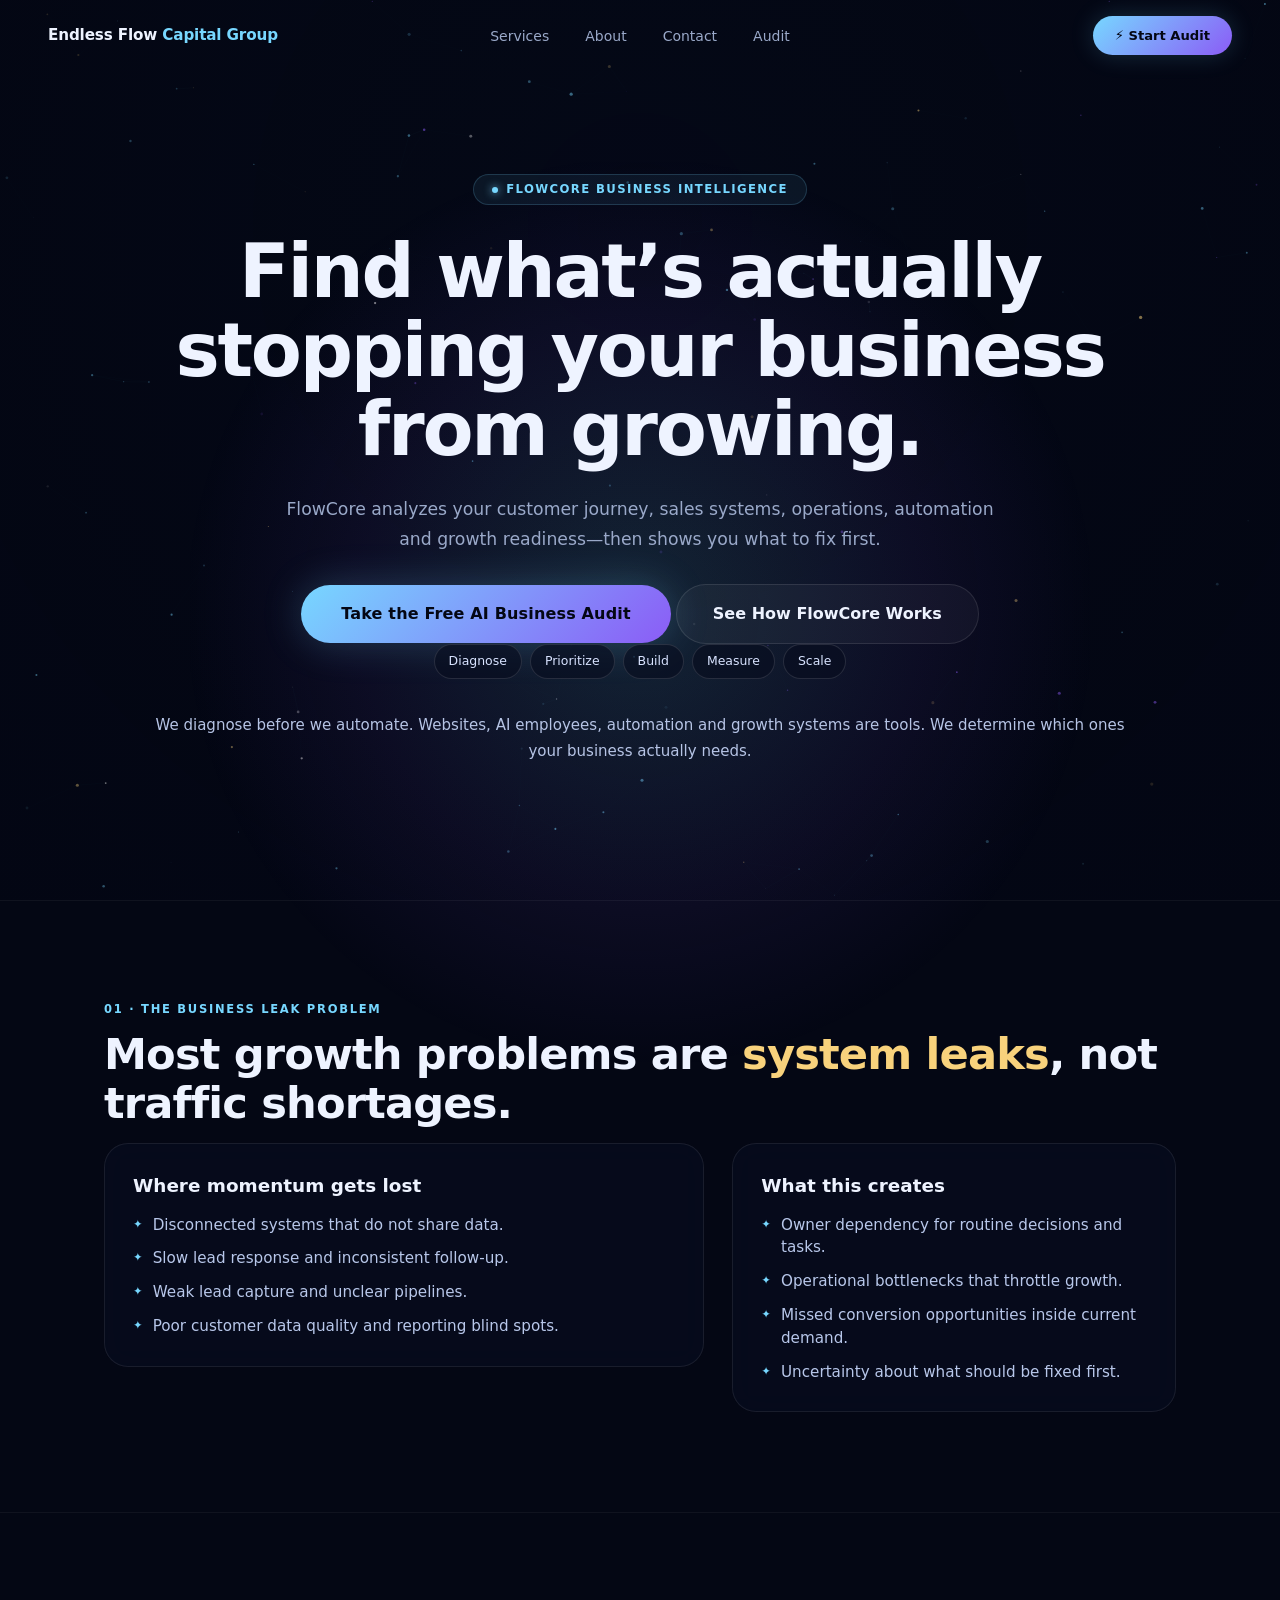
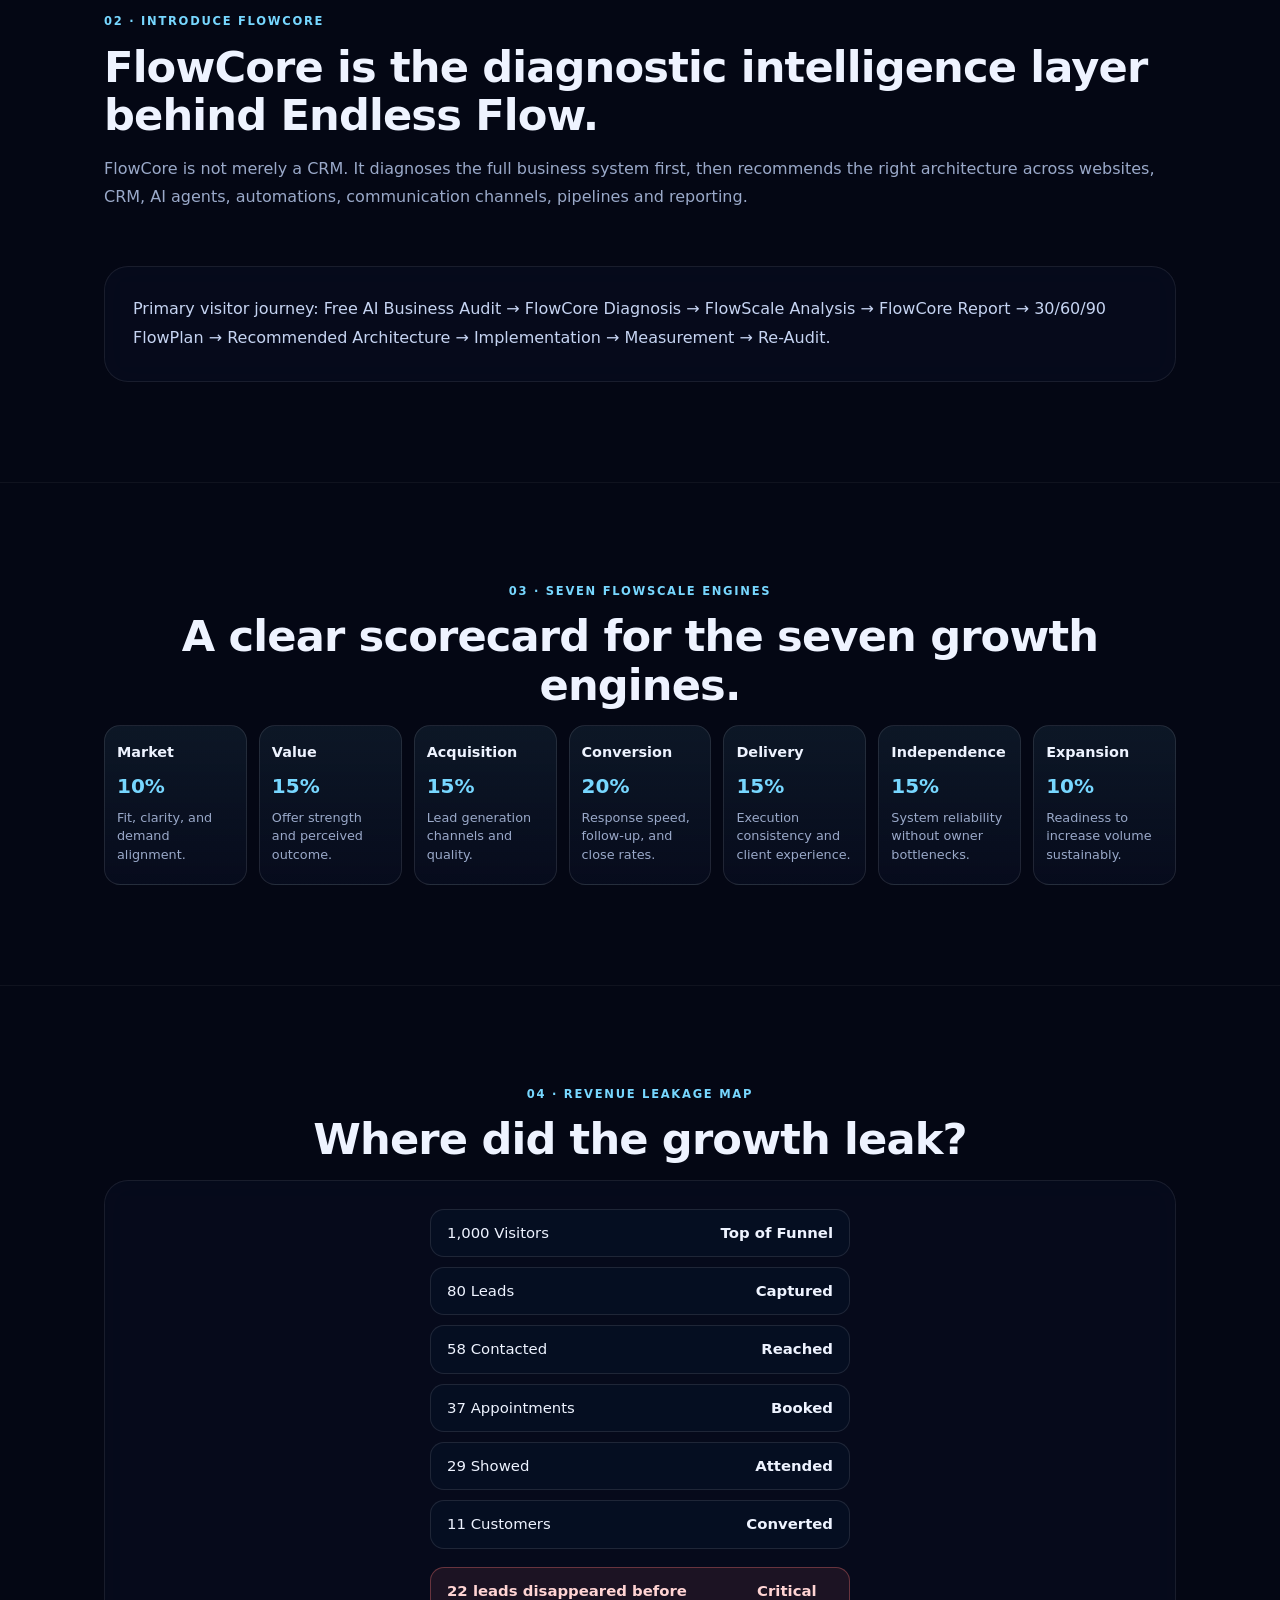
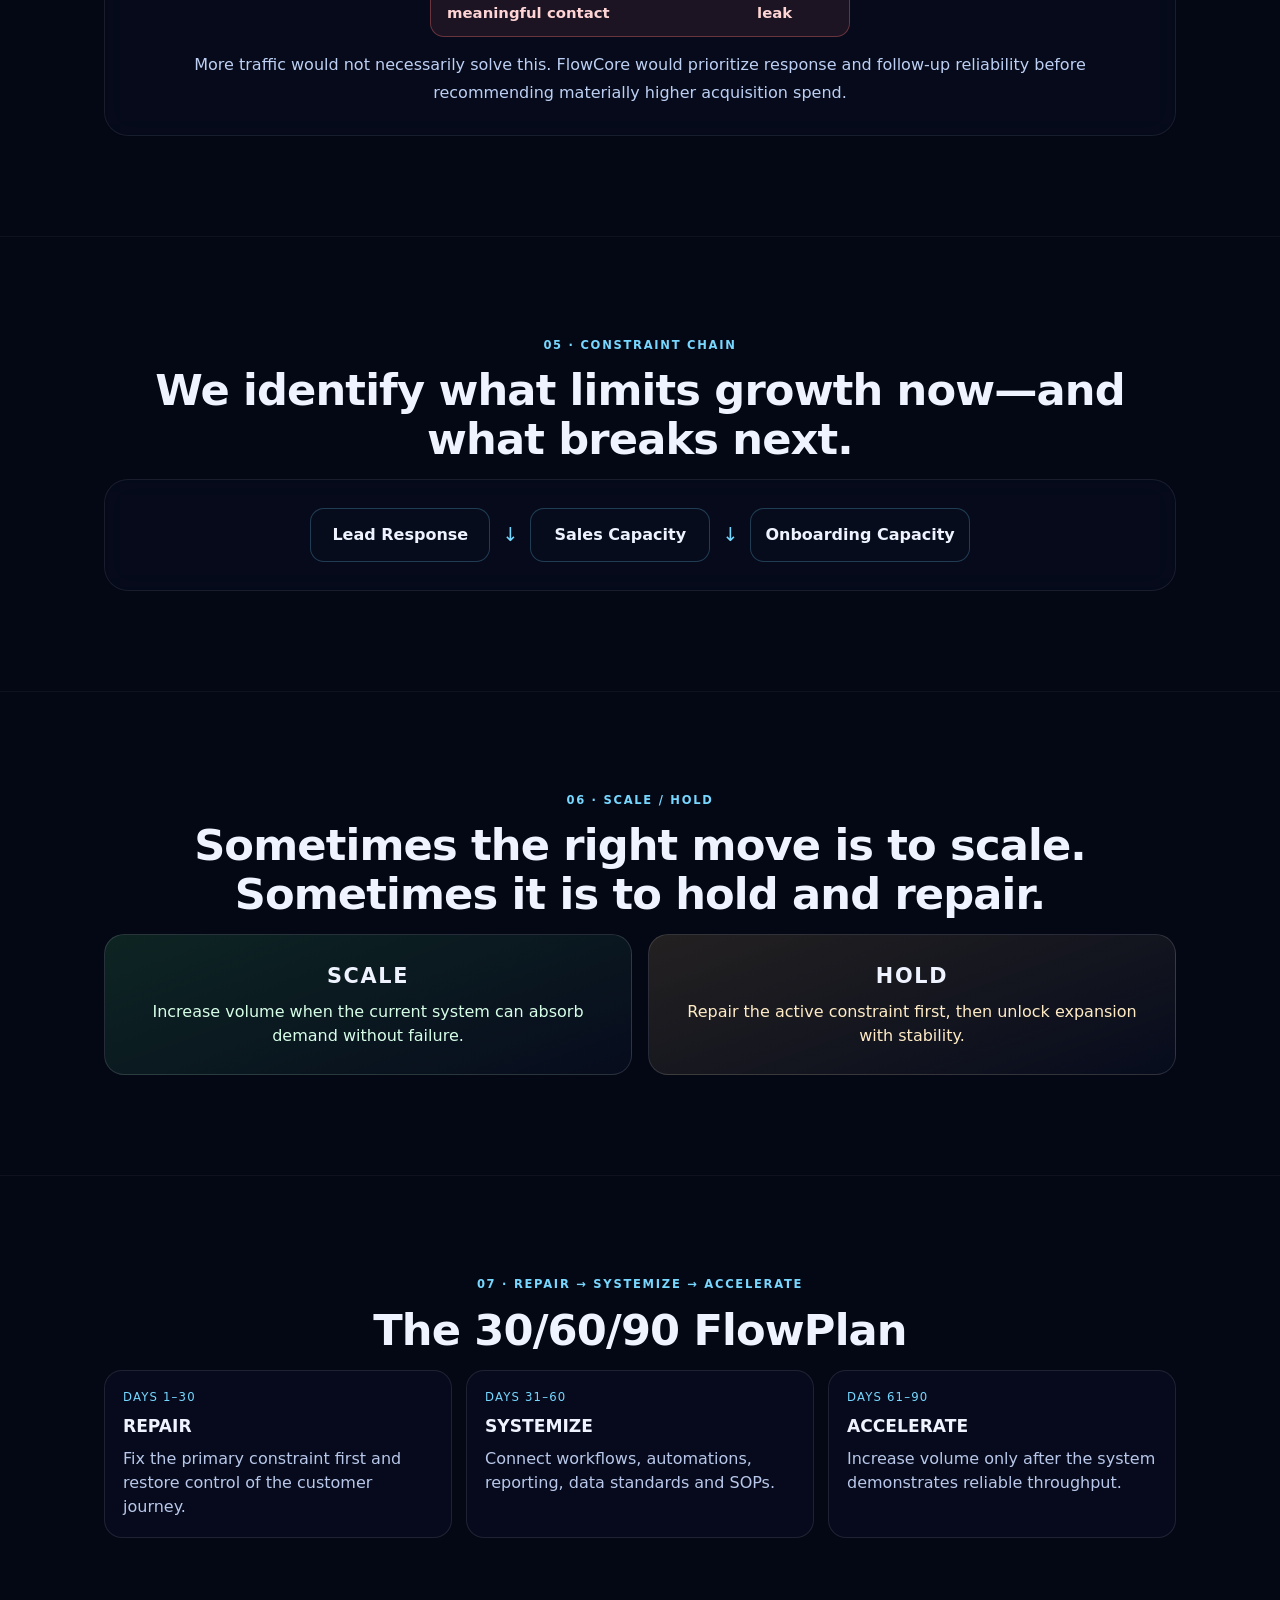
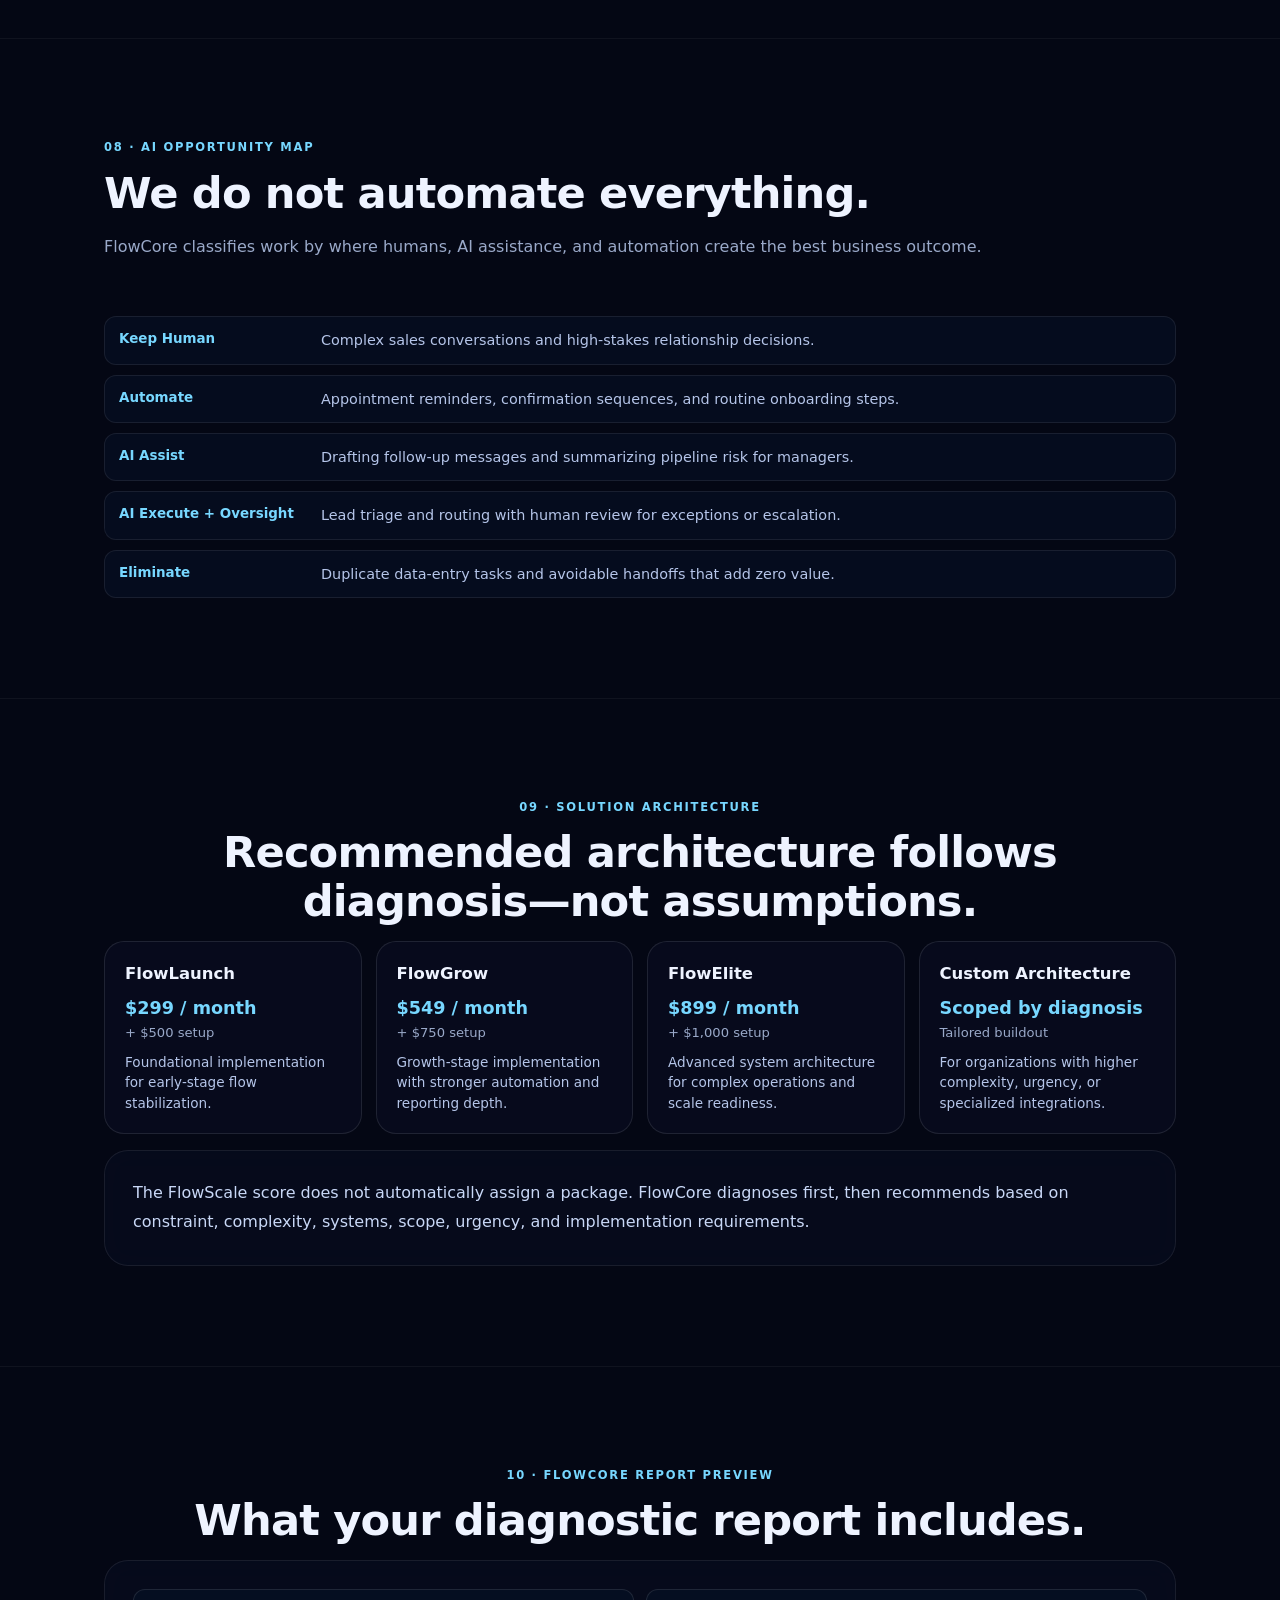
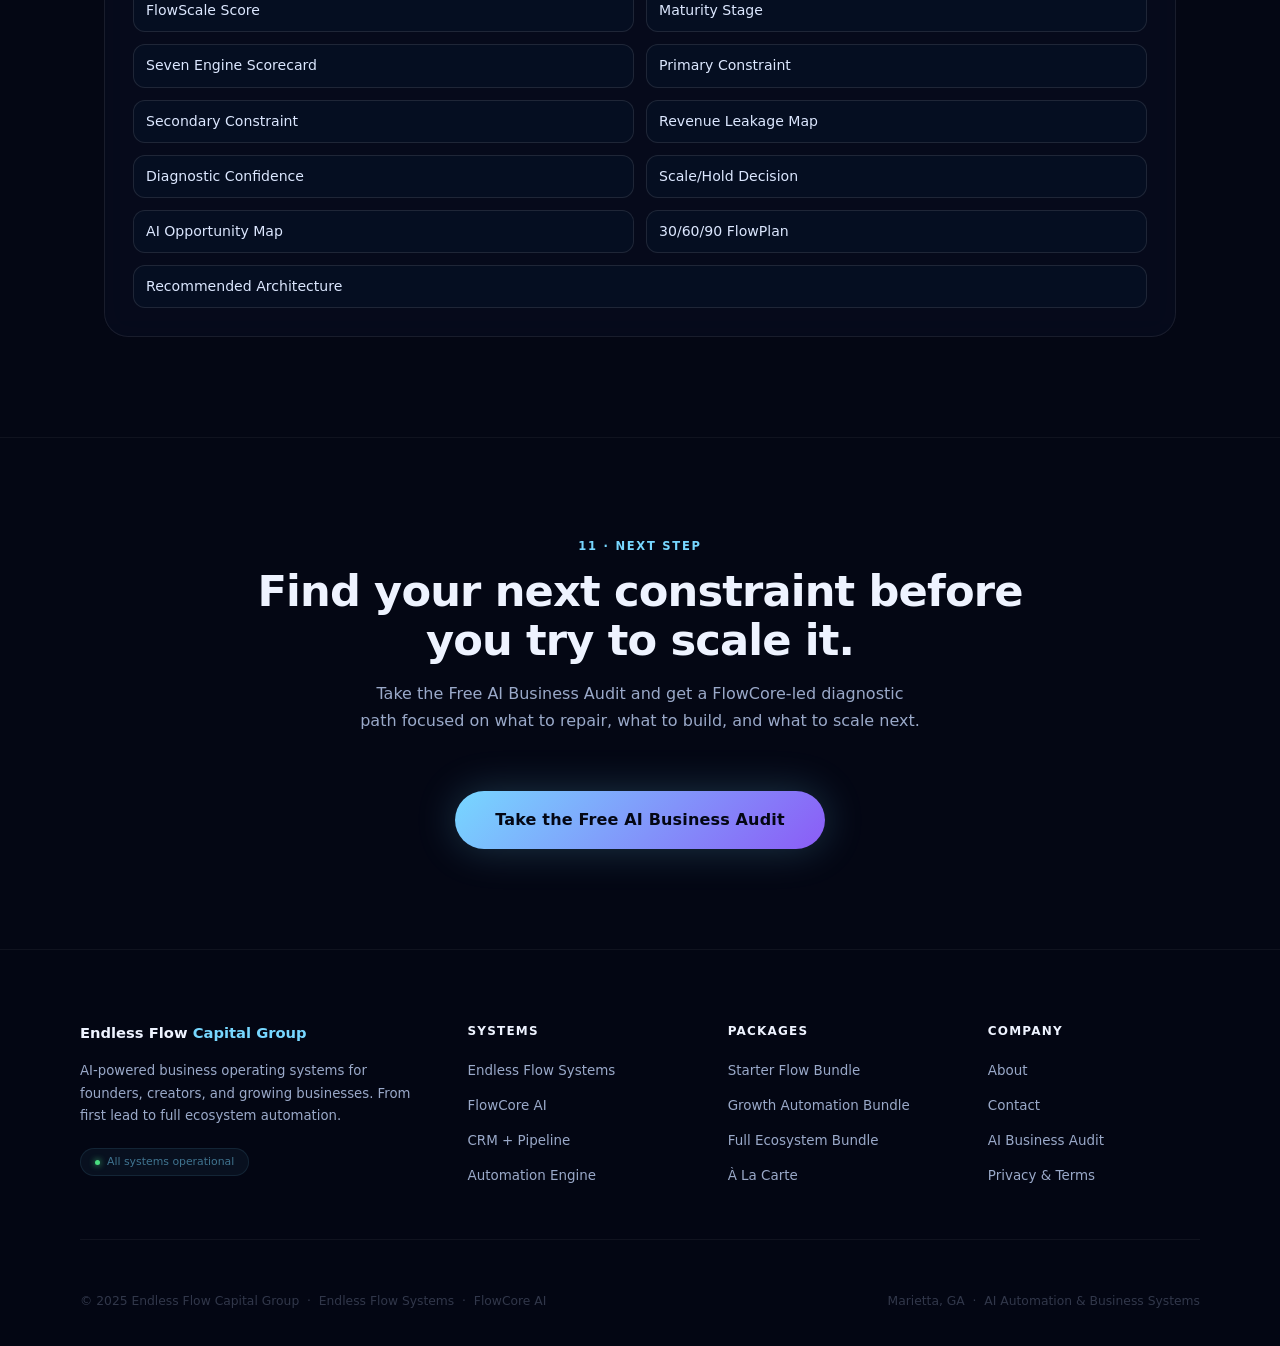
==== commit 1d63677c: "Rebuild homepage for FlowCore-first narrative Co-authored-by: mitindustries2201-web <300170536+mitin" ====
--- a/index.html
+++ b/index.html
@@ -3,1210 +3,264 @@
 <head>
   <meta charset="UTF-8" />
   <meta name="viewport" content="width=device-width, initial-scale=1.0" />
-  <title>Endless Flow Capital Group — AI Business Operating Systems</title>
-  <meta name="description" content="Precision-built AI automation systems for founders, creators, and growing businesses. CRM, automation, FlowCore AI routing, and complete ecosystem builds." />
+  <title>Endless Flow Capital Group — FlowCore Business Intelligence</title>
+  <meta name="description" content="Find what is actually stopping growth. FlowCore diagnoses your systems, prioritizes what to fix first, and maps implementation through a 30/60/90 FlowPlan." />
+  <link rel="stylesheet" href="styles.css" />
   <style>
-    *, *::before, *::after { box-sizing: border-box; margin: 0; padding: 0; }
-    html { scroll-behavior: smooth; }
-    body.ef-body {
-      background-color: #040714;
-      color: #eef3ff;
-      font-family: 'Segoe UI', system-ui, -apple-system, BlinkMacSystemFont, sans-serif;
-      min-height: 100vh;
-      overflow-x: hidden;
-      line-height: 1.5;
+    .ef-home-hero { min-height:100vh; display:flex; align-items:center; justify-content:center; padding:130px 24px 92px; position:relative; text-align:center; }
+    .ef-home-hero::before { content:''; position:absolute; width:min(900px,85vw); height:min(900px,85vw); top:18%; left:50%; transform:translateX(-50%); background:radial-gradient(ellipse,rgba(119,215,255,.14),rgba(139,92,246,.07) 45%,transparent 72%); pointer-events:none; }
+    .ef-home-inner { position:relative; z-index:1; max-width:980px; }
+    .ef-home-h1 { font-size:clamp(2.1rem,6vw,4.65rem); line-height:1.06; letter-spacing:-.03em; font-weight:900; margin-bottom:24px; }
+    .ef-home-sub { font-size:1.08rem; line-height:1.75; color:#9aa9c9; max-width:730px; margin:0 auto 30px; }
+    .ef-journey { display:flex; flex-wrap:wrap; justify-content:center; gap:8px; margin:0 auto 34px; max-width:930px; }
+    .ef-journey-step { border:1px solid rgba(255,255,255,.12); background:rgba(8,13,31,.65); border-radius:999px; padding:7px 14px; font-size:.78rem; color:#d8e3ff; }
+    .ef-hero-pos { margin-top:26px; color:#b6c4e5; font-size:.94rem; line-height:1.7; }
+    .ef-home-grid-two { display:grid; grid-template-columns:1.15fr .85fr; gap:28px; align-items:start; }
+    .ef-card { background:rgba(8,13,31,.72); border:1px solid rgba(255,255,255,.08); border-radius:24px; padding:28px; backdrop-filter:blur(14px); }
+    .ef-card h3 { font-size:1.15rem; margin-bottom:14px; }
+    .ef-list { list-style:none; display:grid; gap:11px; }
+    .ef-list li { display:flex; gap:10px; align-items:flex-start; color:#b8c7ea; font-size:.95rem; line-height:1.5; }
+    .ef-list li::before { content:'\2726'; color:#77d7ff; margin-top:2px; font-size:.72rem; }
+    .ef-engines { display:grid; grid-template-columns:repeat(7,minmax(0,1fr)); gap:12px; }
+    .ef-engine { padding:16px 12px; border-radius:16px; border:1px solid rgba(255,255,255,.1); background:linear-gradient(180deg,rgba(119,215,255,.08),rgba(8,13,31,.8)); min-height:160px; }
+    .ef-engine-name { font-weight:800; font-size:.9rem; }
+    .ef-engine-pct { color:#77d7ff; font-weight:900; font-size:1.25rem; margin:7px 0 8px; }
+    .ef-engine p { color:#9aa9c9; font-size:.8rem; line-height:1.45; }
+    .ef-funnel { display:grid; gap:10px; max-width:420px; margin:0 auto 18px; }
+    .ef-funnel-row { border:1px solid rgba(255,255,255,.1); border-radius:14px; background:rgba(7,17,38,.66); padding:12px 16px; display:flex; justify-content:space-between; font-size:.93rem; }
+    .ef-funnel-loss { border-color:rgba(248,113,113,.35); background:rgba(248,113,113,.09); color:#ffd4d4; font-weight:700; }
+    .ef-chain { display:flex; align-items:center; justify-content:center; flex-wrap:wrap; gap:12px; }
+    .ef-chain-node { min-width:180px; text-align:center; border:1px solid rgba(119,215,255,.24); border-radius:14px; background:rgba(8,13,31,.78); padding:14px; font-weight:700; }
+    .ef-chain-arrow { color:#77d7ff; font-size:1.2rem; }
+    .ef-scale-hold { display:grid; grid-template-columns:1fr 1fr; gap:16px; }
+    .ef-scale, .ef-hold { text-align:center; border-radius:20px; padding:26px 20px; border:1px solid rgba(255,255,255,.12); }
+    .ef-scale { background:linear-gradient(160deg,rgba(74,222,128,.14),rgba(8,13,31,.85)); }
+    .ef-hold { background:linear-gradient(160deg,rgba(248,210,124,.13),rgba(8,13,31,.85)); }
+    .ef-scale h3, .ef-hold h3 { font-size:1.3rem; letter-spacing:.08em; margin-bottom:8px; }
+    .ef-flowplan { display:grid; grid-template-columns:repeat(3,1fr); gap:14px; }
+    .ef-phase { border-radius:18px; border:1px solid rgba(255,255,255,.1); background:rgba(8,13,31,.74); padding:18px; }
+    .ef-phase span { display:block; font-size:.73rem; letter-spacing:.1em; color:#77d7ff; text-transform:uppercase; margin-bottom:7px; }
+    .ef-phase h4 { margin-bottom:8px; font-size:1.07rem; }
+    .ef-opportunity { display:grid; gap:10px; }
+    .ef-op-row { display:grid; grid-template-columns:190px 1fr; gap:12px; border:1px solid rgba(255,255,255,.08); border-radius:12px; padding:12px 14px; background:rgba(7,17,38,.62); }
+    .ef-op-type { font-size:.84rem; font-weight:800; color:#77d7ff; }
+    .ef-op-text { color:#b5c5e9; font-size:.9rem; line-height:1.55; }
+    .ef-packages { display:grid; grid-template-columns:repeat(4,1fr); gap:14px; }
+    .ef-package { background:rgba(8,13,31,.75); border:1px solid rgba(255,255,255,.1); border-radius:20px; padding:20px; }
+    .ef-package h4 { margin-bottom:8px; font-size:1.03rem; }
+    .ef-package .price { color:#77d7ff; font-weight:900; font-size:1.1rem; margin-bottom:2px; }
+    .ef-package .setup { color:#9aa9c9; font-size:.82rem; margin-bottom:9px; }
+    .ef-package p { color:#b5c5e9; font-size:.85rem; line-height:1.5; }
+    .ef-report { display:grid; grid-template-columns:repeat(2,1fr); gap:12px; }
+    .ef-report-item { border:1px solid rgba(255,255,255,.1); border-radius:12px; padding:10px 12px; font-size:.88rem; color:#dce7ff; background:rgba(7,17,38,.65); }
+    .ef-final { text-align:center; max-width:860px; }
+
+    @media (max-width:1080px){
+      .ef-engines { grid-template-columns:repeat(4,minmax(0,1fr)); }
+      .ef-packages { grid-template-columns:repeat(2,1fr); }
     }
-    .ef-canvas {
-      position: fixed; top: 0; left: 0;
-      width: 100%; height: 100%;
-      z-index: 0; pointer-events: none;
+    @media (max-width:900px){
+      .ef-home-grid-two, .ef-scale-hold { grid-template-columns:1fr; }
+      .ef-flowplan { grid-template-columns:1fr; }
+      .ef-op-row { grid-template-columns:1fr; }
     }
-    .ef-page { position: relative; z-index: 1; }
-    .ef-cyan   { color: #77d7ff; }
-    .ef-violet { color: #8b5cf6; }
-    .ef-gold   { color: #f8d27c; }
-
-    /* ===== NAV ===== */
-    .ef-nav {
-      position: fixed; top: 0; left: 0; right: 0; z-index: 300;
-      display: flex; align-items: center; justify-content: space-between;
-      padding: 0 48px; height: 72px;
-      background: rgba(4,7,20,0);
-      backdrop-filter: blur(0px);
-      border-bottom: 1px solid rgba(255,255,255,0);
-      transition: all 0.4s ease;
-    }
-    .ef-nav.ef-scrolled {
-      background: rgba(4,7,20,0.92);
-      backdrop-filter: blur(20px);
-      border-bottom-color: rgba(255,255,255,0.06);
-    }
-    .ef-nav-brand {
-      display: flex; align-items: center; text-decoration: none; flex-shrink: 0;
-    }
-    .ef-nav-logo { height: 40px; width: auto; display: block; }
-    .ef-nav-logo-text {
-      display: none; font-size: 0.95rem; font-weight: 800;
-      color: #eef3ff; letter-spacing: -0.01em;
-    }
-    .ef-nav-logo-text em { color: #77d7ff; font-style: normal; }
-    .ef-nav-links {
-      display: flex; align-items: center; gap: 36px; list-style: none;
-      position: absolute; left: 50%; transform: translateX(-50%);
-    }
-    .ef-nav-links a {
-      font-size: 0.875rem; font-weight: 500; color: #9aa9c9;
-      text-decoration: none; transition: color 0.25s ease;
-    }
-    .ef-nav-links a:hover { color: #eef3ff; }
-    .ef-nav-right { display: flex; align-items: center; gap: 12px; flex-shrink: 0; }
-    .ef-nav-cta {
-      display: inline-flex; align-items: center; gap: 8px;
-      background: linear-gradient(135deg, #77d7ff 0%, #8b5cf6 100%);
-      color: #040714; font-weight: 700; font-size: 0.82rem;
-      padding: 10px 22px; border-radius: 100px; text-decoration: none;
-      transition: all 0.3s ease;
-      box-shadow: 0 0 24px rgba(119,215,255,0.18);
-      position: relative; overflow: hidden;
-    }
-    .ef-nav-cta::after {
-      content: ''; position: absolute; top: 0; left: -100%;
-      width: 60%; height: 100%;
-      background: linear-gradient(90deg, transparent, rgba(255,255,255,0.18), transparent);
-      animation: ef-shimmer 3s ease-in-out infinite;
-    }
-    .ef-nav-cta:hover {
-      transform: translateY(-1px);
-      box-shadow: 0 0 40px rgba(119,215,255,0.35);
-    }
-    .ef-hamburger {
-      display: none; flex-direction: column; gap: 5px;
-      cursor: pointer; padding: 8px; background: none; border: none;
-    }
-    .ef-hamburger span {
-      display: block; width: 22px; height: 1.5px;
-      background: #eef3ff; transition: all 0.3s ease; border-radius: 2px;
-    }
-    .ef-hamburger.ef-open span:nth-child(1) { transform: rotate(45deg) translate(4.5px, 4.5px); }
-    .ef-hamburger.ef-open span:nth-child(2) { opacity: 0; }
-    .ef-hamburger.ef-open span:nth-child(3) { transform: rotate(-45deg) translate(4.5px, -4.5px); }
-    .ef-mobile-nav {
-      display: none;
-      position: fixed; top: 72px; left: 0; right: 0; z-index: 299;
-      background: rgba(4,7,20,0.97);
-      backdrop-filter: blur(24px);
-      border-bottom: 1px solid rgba(255,255,255,0.06);
-      padding: 24px 32px 32px;
-      flex-direction: column; gap: 4px;
-    }
-    .ef-mobile-nav.ef-open { display: flex; }
-    .ef-mobile-nav a {
-      font-size: 1rem; font-weight: 500; color: #9aa9c9;
-      text-decoration: none; padding: 14px 0;
-      border-bottom: 1px solid rgba(255,255,255,0.05);
-      transition: color 0.2s ease;
-    }
-    .ef-mobile-nav a:last-child { border-bottom: none; margin-top: 8px; }
-    .ef-mobile-nav a:hover { color: #77d7ff; }
-    .ef-mobile-nav-cta {
-      display: block; text-align: center;
-      background: linear-gradient(135deg, #77d7ff 0%, #8b5cf6 100%);
-      color: #040714 !important; font-weight: 800; border-radius: 100px;
-      padding: 16px; margin-top: 8px; font-size: 0.97rem;
-      border-bottom: none !important;
-    }
-
-    /* ===== HERO ===== */
-    .ef-hero {
-      min-height: 100vh;
-      display: flex; flex-direction: column;
-      align-items: center; justify-content: center;
-      text-align: center; padding: 120px 24px 80px;
-      position: relative;
-    }
-    .ef-hero-glow {
-      position: absolute; top: 30%; left: 50%;
-      transform: translate(-50%, -50%);
-      width: 700px; height: 700px;
-      background: radial-gradient(ellipse, rgba(119,215,255,0.06) 0%, rgba(139,92,246,0.04) 40%, transparent 70%);
-      pointer-events: none;
-    }
-    .ef-badge {
-      display: inline-flex; align-items: center; gap: 8px;
-      background: rgba(119,215,255,0.07);
-      border: 1px solid rgba(119,215,255,0.18);
-      border-radius: 100px; padding: 6px 18px;
-      font-size: 0.73rem; font-weight: 700; color: #77d7ff;
-      letter-spacing: 0.12em; text-transform: uppercase; margin-bottom: 32px;
-    }
-    .ef-badge-dot {
-      width: 6px; height: 6px; border-radius: 50%;
-      background: #77d7ff; box-shadow: 0 0 8px #77d7ff;
-      animation: ef-pulse 2s ease-in-out infinite; flex-shrink: 0;
-    }
-    .ef-h1 {
-      font-size: clamp(2.4rem, 6vw, 4.8rem);
-      font-weight: 900; line-height: 1.07;
-      letter-spacing: -0.03em; margin-bottom: 28px;
-      max-width: 900px;
-    }
-    .ef-h1-grad {
-      background: linear-gradient(135deg, #77d7ff 0%, #8b5cf6 55%, #f8d27c 100%);
-      -webkit-background-clip: text;
-      -webkit-text-fill-color: transparent;
-      background-clip: text;
-    }
-    .ef-hero-sub {
-      font-size: 1.1rem; color: #9aa9c9; line-height: 1.78;
-      max-width: 640px; margin: 0 auto 44px;
-    }
-    .ef-hero-btns {
-      display: flex; align-items: center; justify-content: center;
-      gap: 16px; flex-wrap: wrap; margin-bottom: 72px;
-    }
-    .ef-btn-primary {
-      display: inline-flex; align-items: center; gap: 10px;
-      background: linear-gradient(135deg, #77d7ff 0%, #8b5cf6 100%);
-      color: #040714; font-weight: 800; font-size: 1rem;
-      padding: 17px 40px; border-radius: 100px; border: none;
-      cursor: pointer; text-decoration: none; transition: all 0.3s ease;
-      box-shadow: 0 0 40px rgba(119,215,255,0.22); letter-spacing: 0.01em;
-    }
-    .ef-btn-primary:hover {
-      transform: translateY(-3px);
-      box-shadow: 0 0 64px rgba(119,215,255,0.4), 0 0 32px rgba(139,92,246,0.3);
-    }
-    .ef-btn-secondary {
-      display: inline-flex; align-items: center; gap: 8px;
-      background: rgba(255,255,255,0.04);
-      color: #eef3ff; font-weight: 600; font-size: 1rem;
-      padding: 17px 36px; border-radius: 100px;
-      border: 1px solid rgba(255,255,255,0.1);
-      text-decoration: none; transition: all 0.3s ease;
-    }
-    .ef-btn-secondary:hover {
-      background: rgba(255,255,255,0.08);
-      border-color: rgba(255,255,255,0.2); transform: translateY(-2px);
-    }
-
-    /* Hero Command Center */
-    .ef-hero-visual { width: 100%; max-width: 700px; margin: 0 auto; }
-    .ef-command-card {
-      background: rgba(8,13,31,0.72);
-      border: 1px solid rgba(119,215,255,0.14);
-      border-radius: 28px; padding: 28px 32px;
-      backdrop-filter: blur(20px);
-      box-shadow: 0 0 60px rgba(119,215,255,0.07), 0 0 120px rgba(139,92,246,0.05);
-      position: relative; overflow: hidden;
-    }
-    .ef-command-card::before {
-      content: ''; position: absolute; top: 0; left: 0; right: 0; height: 1px;
-      background: linear-gradient(90deg, transparent, rgba(119,215,255,0.5), rgba(139,92,246,0.4), transparent);
-    }
-    .ef-command-card::after {
-      content: ''; position: absolute; inset: 0;
-      background: radial-gradient(ellipse at 50% 0%, rgba(119,215,255,0.04) 0%, transparent 65%);
-      pointer-events: none;
-    }
-    .ef-command-header {
-      display: flex; align-items: center; gap: 16px; margin-bottom: 22px;
-    }
-    .ef-cmd-avatar {
-      width: 52px; height: 52px; border-radius: 50%;
-      position: relative; flex-shrink: 0;
-    }
-    .ef-cmd-avatar::before {
-      content: ''; position: absolute; inset: -2px; border-radius: 50%;
-      background: conic-gradient(from 0deg, #77d7ff, #8b5cf6, #77d7ff);
-      animation: ef-spin 4s linear infinite;
-    }
-    .ef-cmd-avatar-inner {
-      position: relative; z-index: 1; width: 100%; height: 100%;
-      border-radius: 50%; overflow: hidden;
-      background: rgba(4,7,20,0.92);
-      display: flex; align-items: center; justify-content: center;
-    }
-    .ef-cmd-avatar img { width: 100%; height: 100%; object-fit: cover; border-radius: 50%; }
-    .ef-cmd-avatar-em { font-size: 1.5rem; }
-    .ef-cmd-info { flex: 1; min-width: 0; }
-    .ef-cmd-name { font-size: 1rem; font-weight: 800; color: #77d7ff; margin-bottom: 3px; }
-    .ef-cmd-status {
-      display: flex; align-items: center; gap: 6px;
-      font-size: 0.73rem; color: #9aa9c9;
-    }
-    .ef-cmd-status-dot {
-      width: 6px; height: 6px; border-radius: 50%;
-      background: #4ade80; box-shadow: 0 0 6px #4ade80;
-      animation: ef-pulse 2.5s ease-in-out infinite; flex-shrink: 0;
-    }
-    .ef-cmd-meta {
-      text-align: right; font-size: 0.72rem; color: #9aa9c9; line-height: 1.5;
-    }
-    .ef-cmd-meta strong { color: #77d7ff; display: block; }
-    .ef-command-nodes {
-      display: grid; grid-template-columns: repeat(6, 1fr); gap: 10px;
-    }
-    .ef-node {
-      background: rgba(4,7,20,0.6);
-      border: 1px solid rgba(255,255,255,0.07);
-      border-radius: 12px; padding: 12px 8px;
-      text-align: center; transition: all 0.25s ease; cursor: default;
-    }
-    .ef-node:hover {
-      border-color: rgba(119,215,255,0.2);
-      background: rgba(119,215,255,0.04);
-    }
-    .ef-node-icon { font-size: 1.1rem; margin-bottom: 5px; }
-    .ef-node-label { font-size: 0.65rem; font-weight: 600; color: #9aa9c9; }
-    .ef-command-foot {
-      margin-top: 18px; padding-top: 14px;
-      border-top: 1px solid rgba(255,255,255,0.06);
-      font-size: 0.68rem; color: rgba(119,215,255,0.4);
-      text-align: center; text-transform: uppercase; letter-spacing: 0.12em;
-    }
-
-    /* ===== STATS ===== */
-    .ef-stats {
-      background: rgba(7,17,38,0.6);
-      border-top: 1px solid rgba(255,255,255,0.05);
-      border-bottom: 1px solid rgba(255,255,255,0.05);
-      padding: 44px 24px;
-    }
-    .ef-stats-inner {
-      max-width: 880px; margin: 0 auto;
-      display: grid; grid-template-columns: repeat(4, 1fr); gap: 40px;
-    }
-    .ef-stat { text-align: center; }
-    .ef-stat-num {
-      font-size: 2.2rem; font-weight: 900; margin-bottom: 5px;
-      background: linear-gradient(135deg, #77d7ff, #8b5cf6);
-      -webkit-background-clip: text; -webkit-text-fill-color: transparent; background-clip: text;
-    }
-    .ef-stat-label { font-size: 0.82rem; color: #9aa9c9; line-height: 1.4; }
-
-    /* ===== SHARED SECTION ===== */
-    .ef-section { max-width: 1120px; margin: 0 auto; padding: 100px 24px; }
-    .ef-section-label {
-      font-size: 0.72rem; font-weight: 700; color: #77d7ff;
-      text-transform: uppercase; letter-spacing: 0.15em; margin-bottom: 12px;
-    }
-    .ef-section-label.ef-center { text-align: center; }
-    .ef-section-title {
-      font-size: clamp(1.8rem, 3.5vw, 2.7rem); font-weight: 900;
-      letter-spacing: -0.02em; line-height: 1.12; margin-bottom: 16px;
-    }
-    .ef-section-title.ef-center { text-align: center; }
-    .ef-section-sub {
-      color: #9aa9c9; font-size: 1rem; line-height: 1.72; margin-bottom: 56px;
-    }
-    .ef-section-sub.ef-center { text-align: center; max-width: 560px; margin-left: auto; margin-right: auto; }
-    .ef-divider { border: none; border-top: 1px solid rgba(255,255,255,0.05); margin: 0; }
-
-    /* ===== PROBLEM / SOLUTION ===== */
-    .ef-split { display: grid; grid-template-columns: 1fr 1fr; gap: 56px; align-items: center; }
-    .ef-eyebrow {
-      font-size: 0.72rem; font-weight: 700; text-transform: uppercase;
-      letter-spacing: 0.15em; margin-bottom: 16px;
-    }
-    .ef-split-title {
-      font-size: clamp(1.6rem, 3vw, 2.4rem); font-weight: 900;
-      letter-spacing: -0.02em; line-height: 1.12; margin-bottom: 18px;
-    }
-    .ef-split-desc { font-size: 0.97rem; color: #9aa9c9; line-height: 1.78; margin-bottom: 28px; }
-    .ef-pain-list { list-style: none; display: flex; flex-direction: column; gap: 12px; }
-    .ef-pain-item {
-      display: flex; align-items: flex-start; gap: 14px;
-      background: rgba(8,13,31,0.6); border: 1px solid rgba(255,255,255,0.07);
-      border-radius: 14px; padding: 16px 18px;
-    }
-    .ef-pain-icon { font-size: 1.05rem; flex-shrink: 0; margin-top: 1px; }
-    .ef-pain-text { font-size: 0.87rem; color: #9aa9c9; line-height: 1.55; }
-    .ef-pain-text strong { color: #eef3ff; display: block; margin-bottom: 2px; }
-    .ef-solution-card {
-      background: rgba(8,13,31,0.72); border: 1px solid rgba(119,215,255,0.14);
-      border-radius: 28px; padding: 36px 32px;
-      position: relative; overflow: hidden; backdrop-filter: blur(20px);
-      box-shadow: 0 0 60px rgba(119,215,255,0.06);
-    }
-    .ef-solution-card::before {
-      content: ''; position: absolute; top: 0; left: 0; right: 0; height: 1px;
-      background: linear-gradient(90deg, transparent, #77d7ff 50%, transparent);
-    }
-    .ef-solution-card::after {
-      content: ''; position: absolute; inset: 0;
-      background: radial-gradient(ellipse at 50% 0%, rgba(119,215,255,0.05) 0%, transparent 65%);
-      pointer-events: none;
-    }
-    .ef-solution-heading { font-size: 1rem; font-weight: 800; color: #77d7ff; margin-bottom: 20px; }
-    .ef-solution-list { list-style: none; display: flex; flex-direction: column; gap: 14px; margin-bottom: 28px; }
-    .ef-solution-item {
-      display: flex; align-items: flex-start; gap: 12px;
-      font-size: 0.88rem; color: #9aa9c9; line-height: 1.55;
-    }
-    .ef-solution-item::before { content: '\2713'; color: #77d7ff; flex-shrink: 0; font-weight: 700; margin-top: 1px; }
-    .ef-solution-item strong { color: #eef3ff; }
-    .ef-solution-divider { border: none; border-top: 1px solid rgba(255,255,255,0.06); margin-bottom: 24px; }
-
-    /* ===== ECOSYSTEM ===== */
-    .ef-eco-grid { display: grid; grid-template-columns: repeat(3, 1fr); gap: 24px; }
-    .ef-eco-card {
-      background: rgba(8,13,31,0.6); border: 1px solid rgba(255,255,255,0.08);
-      border-radius: 24px; padding: 32px 28px;
-      transition: all 0.3s ease; position: relative; overflow: hidden;
-    }
-    .ef-eco-card::after {
-      content: ''; position: absolute; inset: 0;
-      background: radial-gradient(ellipse at 50% -10%, rgba(119,215,255,0.04) 0%, transparent 60%);
-      pointer-events: none; opacity: 0; transition: opacity 0.3s ease;
-    }
-    .ef-eco-card:hover { border-color: rgba(119,215,255,0.18); transform: translateY(-4px); box-shadow: 0 20px 48px rgba(0,0,0,0.35); }
-    .ef-eco-card:hover::after { opacity: 1; }
-    .ef-eco-icon { font-size: 2.2rem; margin-bottom: 20px; display: block; }
-    .ef-eco-name { font-size: 1.1rem; font-weight: 800; color: #eef3ff; margin-bottom: 10px; }
-    .ef-eco-desc { font-size: 0.88rem; color: #9aa9c9; line-height: 1.7; margin-bottom: 18px; }
-    .ef-eco-tags { display: flex; flex-wrap: wrap; gap: 6px; }
-    .ef-eco-tag {
-      font-size: 0.68rem; font-weight: 600; color: #9aa9c9;
-      background: rgba(255,255,255,0.04); border: 1px solid rgba(255,255,255,0.07);
-      padding: 3px 10px; border-radius: 100px;
-    }
-
-    /* ===== FLOWCORE FEATURE ===== */
-    .ef-fc-grid { display: grid; grid-template-columns: 1fr 1fr; gap: 72px; align-items: center; }
-    .ef-feature-list { list-style: none; display: flex; flex-direction: column; gap: 20px; margin-bottom: 36px; }
-    .ef-feature-item { display: flex; align-items: flex-start; gap: 16px; }
-    .ef-feature-icon {
-      width: 36px; height: 36px; border-radius: 50%;
-      background: rgba(119,215,255,0.08);
-      border: 1px solid rgba(119,215,255,0.18);
-      display: flex; align-items: center; justify-content: center;
-      font-size: 0.9rem; flex-shrink: 0; margin-top: 2px;
-    }
-    .ef-feature-copy { }
-    .ef-feature-title { font-size: 0.95rem; font-weight: 700; color: #eef3ff; margin-bottom: 5px; }
-    .ef-feature-desc { font-size: 0.84rem; color: #9aa9c9; line-height: 1.65; }
-    .ef-ai-card {
-      background: rgba(8,13,31,0.72); border: 1px solid rgba(119,215,255,0.15);
-      border-radius: 32px; padding: 44px 36px;
-      position: relative; overflow: hidden; backdrop-filter: blur(20px);
-      box-shadow: 0 0 60px rgba(119,215,255,0.08), 0 0 120px rgba(139,92,246,0.05);
-      text-align: center; animation: ef-float 6s ease-in-out infinite;
-    }
-    .ef-ai-card::before {
-      content: ''; position: absolute; top: 0; left: 0; right: 0; height: 1px;
-      background: linear-gradient(90deg, transparent, rgba(119,215,255,0.6), rgba(139,92,246,0.5), transparent);
-    }
-    .ef-ai-card::after {
-      content: ''; position: absolute; inset: 0;
-      background: radial-gradient(ellipse at 50% -10%, rgba(119,215,255,0.07) 0%, transparent 65%);
-      pointer-events: none;
-    }
-    .ef-ai-img-wrap { width: 108px; height: 108px; margin: 0 auto 18px; position: relative; }
-    .ef-ai-img-wrap::before {
-      content: ''; position: absolute; inset: -3px; border-radius: 50%;
-      background: conic-gradient(from 0deg, #77d7ff, #8b5cf6, #77d7ff);
-      animation: ef-spin 6s linear infinite; z-index: 0;
-    }
-    .ef-ai-img-inner {
-      position: relative; z-index: 1; width: 100%; height: 100%;
-      border-radius: 50%; overflow: hidden; background: rgba(4,7,20,0.9);
-      display: flex; align-items: center; justify-content: center;
-    }
-    .ef-ai-img { width: 100%; height: 100%; object-fit: cover; border-radius: 50%; }
-    .ef-ai-emoji { font-size: 2.8rem; }
-    .ef-ai-name { font-size: 1.25rem; font-weight: 800; color: #77d7ff; margin-bottom: 4px; }
-    .ef-ai-role { font-size: 0.78rem; color: #9aa9c9; text-transform: uppercase; letter-spacing: 0.1em; margin-bottom: 22px; }
-    .ef-ai-bubble {
-      background: rgba(4,7,20,0.55); border: 1px solid rgba(255,255,255,0.07);
-      border-radius: 16px; padding: 16px 20px; font-size: 0.9rem;
-      color: #eef3ff; line-height: 1.65; font-style: italic; margin-bottom: 20px;
-    }
-    .ef-ai-chips { display: grid; grid-template-columns: 1fr 1fr; gap: 10px; }
-    .ef-ai-chip {
-      background: rgba(4,7,20,0.6); border: 1px solid rgba(255,255,255,0.07);
-      border-radius: 12px; padding: 12px; text-align: center;
-    }
-    .ef-ai-chip-num { font-size: 1.1rem; font-weight: 900; color: #77d7ff; }
-    .ef-ai-chip-label { font-size: 0.68rem; color: #9aa9c9; }
-    .ef-ai-powered { margin-top: 18px; font-size: 0.68rem; color: rgba(119,215,255,0.4); text-transform: uppercase; letter-spacing: 0.12em; }
-
-    /* ===== PACKAGES ===== */
-    .ef-pkg-grid { display: grid; grid-template-columns: repeat(3, 1fr); gap: 24px; align-items: start; }
-    .ef-pkg-card {
-      background: rgba(8,13,31,0.72); border: 1px solid rgba(255,255,255,0.09);
-      border-radius: 28px; padding: 36px 30px;
-      position: relative; overflow: hidden;
-      transition: transform 0.3s ease, box-shadow 0.3s ease; backdrop-filter: blur(16px);
-    }
-    .ef-pkg-card::after {
-      content: ''; position: absolute; inset: 0;
-      background: radial-gradient(ellipse at 50% -20%, rgba(119,215,255,0.04) 0%, transparent 65%);
-      pointer-events: none;
-    }
-    .ef-pkg-card:hover { transform: translateY(-5px); box-shadow: 0 24px 64px rgba(0,0,0,0.4), 0 0 48px rgba(119,215,255,0.08); }
-    .ef-pkg-card.ef-featured {
-      border-color: rgba(119,215,255,0.22);
-      box-shadow: 0 0 60px rgba(119,215,255,0.1), 0 0 100px rgba(139,92,246,0.07);
-    }
-    .ef-pkg-card.ef-featured::before {
-      content: ''; position: absolute; top: 0; left: 0; right: 0; height: 1px;
-      background: linear-gradient(90deg, transparent, #77d7ff 40%, #8b5cf6 60%, transparent);
-    }
-    .ef-pkg-pill {
-      display: inline-flex; align-items: center; gap: 6px;
-      font-size: 0.7rem; font-weight: 700; letter-spacing: 0.1em;
-      text-transform: uppercase; padding: 5px 13px;
-      border-radius: 100px; margin-bottom: 22px;
-    }
-    .ef-pill-cyan   { background: rgba(119,215,255,0.08); color: #77d7ff; border: 1px solid rgba(119,215,255,0.2); }
-    .ef-pill-gold   { background: rgba(248,210,124,0.08); color: #f8d27c; border: 1px solid rgba(248,210,124,0.25); }
-    .ef-pill-violet { background: rgba(139,92,246,0.08);  color: #8b5cf6; border: 1px solid rgba(139,92,246,0.25); }
-    .ef-pkg-name { font-size: 1.2rem; font-weight: 800; color: #eef3ff; margin-bottom: 10px; }
-    .ef-pkg-price { font-size: 1.7rem; font-weight: 900; color: #77d7ff; line-height: 1; margin-bottom: 4px; }
-    .ef-pkg-price-note { font-size: 0.82rem; color: #9aa9c9; margin-bottom: 20px; }
-    .ef-pkg-desc { font-size: 0.87rem; color: #9aa9c9; line-height: 1.7; margin-bottom: 20px; padding-bottom: 20px; border-bottom: 1px solid rgba(255,255,255,0.06); }
-    .ef-pkg-list { list-style: none; margin-bottom: 28px; }
-    .ef-pkg-list li { display: flex; align-items: flex-start; gap: 10px; font-size: 0.84rem; color: #9aa9c9; padding: 5px 0; line-height: 1.5; }
-    .ef-pkg-list li::before { content: '\2726'; color: #77d7ff; flex-shrink: 0; font-size: 0.65rem; margin-top: 4px; }
-    .ef-pkg-btn {
-      display: block; width: 100%; text-align: center;
-      padding: 14px 20px; border-radius: 100px; font-size: 0.88rem;
-      font-weight: 700; cursor: pointer; border: none;
-      text-decoration: none; transition: all 0.3s ease; font-family: inherit;
-    }
-    .ef-btn-grad {
-      background: linear-gradient(135deg, #77d7ff 0%, #8b5cf6 100%);
-      color: #040714; box-shadow: 0 0 28px rgba(119,215,255,0.18);
-    }
-    .ef-btn-grad:hover { transform: translateY(-2px); box-shadow: 0 0 48px rgba(119,215,255,0.36); }
-    .ef-btn-glass {
-      background: rgba(255,255,255,0.04); color: #77d7ff;
-      border: 1px solid rgba(119,215,255,0.25);
-    }
-    .ef-btn-glass:hover { background: rgba(119,215,255,0.07); border-color: rgba(119,215,255,0.45); transform: translateY(-2px); }
-
-    /* ===== HOW IT WORKS ===== */
-    .ef-steps { display: flex; gap: 0; position: relative; }
-    .ef-steps::before {
-      content: ''; position: absolute;
-      top: 40px; left: calc(16.67% + 24px); right: calc(16.67% + 24px); height: 1px;
-      background: linear-gradient(90deg, rgba(119,215,255,0.25), rgba(139,92,246,0.25));
-    }
-    .ef-step { flex: 1; text-align: center; padding: 0 28px; }
-    .ef-step-num {
-      width: 80px; height: 80px; border-radius: 50%;
-      background: rgba(8,13,31,0.8); border: 1px solid rgba(119,215,255,0.2);
-      display: flex; align-items: center; justify-content: center;
-      margin: 0 auto 24px; font-size: 1.5rem; font-weight: 900;
-      color: #77d7ff; position: relative; z-index: 1;
-      box-shadow: 0 0 24px rgba(119,215,255,0.1);
-    }
-    .ef-step-title { font-size: 1.05rem; font-weight: 800; color: #eef3ff; margin-bottom: 12px; }
-    .ef-step-desc { font-size: 0.86rem; color: #9aa9c9; line-height: 1.68; }
-
-    /* ===== A LA CARTE CALLOUT ===== */
-    .ef-ac-callout {
-      background: rgba(8,13,31,0.55); border: 1px solid rgba(255,255,255,0.07);
-      border-radius: 28px; padding: 48px 48px; position: relative; overflow: hidden;
-      max-width: 960px; margin: 0 auto;
-    }
-    .ef-ac-callout::before {
-      content: ''; position: absolute; top: 0; left: 0; right: 0; height: 1px;
-      background: linear-gradient(90deg, transparent, rgba(248,210,124,0.4), transparent);
-    }
-    .ef-ac-inner { display: flex; align-items: center; justify-content: space-between; gap: 48px; flex-wrap: wrap; }
-    .ef-ac-left { flex: 1; min-width: 280px; }
-    .ef-ac-title { font-size: 1.3rem; font-weight: 800; color: #eef3ff; margin-bottom: 10px; }
-    .ef-ac-desc { font-size: 0.9rem; color: #9aa9c9; line-height: 1.68; }
-    .ef-ac-tags { display: flex; flex-wrap: wrap; gap: 8px; margin-top: 18px; }
-    .ef-ac-tag {
-      font-size: 0.7rem; font-weight: 600;
-      background: rgba(248,210,124,0.06); border: 1px solid rgba(248,210,124,0.14);
-      color: rgba(248,210,124,0.65); padding: 4px 12px; border-radius: 100px;
-    }
-    .ef-ac-right { flex-shrink: 0; text-align: center; }
-    .ef-ac-right p { font-size: 0.77rem; color: #9aa9c9; margin-top: 12px; }
-
-    /* ===== FINAL CTA ===== */
-    .ef-cta-section {
-      position: relative; overflow: hidden; padding: 120px 24px;
-      background: linear-gradient(180deg, #040714 0%, #071126 50%, #040714 100%);
-    }
-    .ef-cta-glow {
-      position: absolute; top: 50%; left: 50%; transform: translate(-50%,-50%);
-      width: 900px; height: 700px;
-      background: radial-gradient(ellipse, rgba(119,215,255,0.07) 0%, rgba(139,92,246,0.05) 40%, transparent 70%);
-      pointer-events: none;
-    }
-    .ef-cta-inner { position: relative; z-index: 1; max-width: 720px; margin: 0 auto; text-align: center; }
-    .ef-cta-title {
-      font-size: clamp(2rem, 4.5vw, 3.4rem); font-weight: 900;
-      letter-spacing: -0.025em; line-height: 1.1; margin-bottom: 20px;
-    }
-    .ef-cta-sub { font-size: 1.05rem; color: #9aa9c9; line-height: 1.72; max-width: 560px; margin: 0 auto 40px; }
-    .ef-cta-trust { display: flex; justify-content: center; gap: 24px; flex-wrap: wrap; margin-top: 24px; }
-    .ef-cta-trust-item { display: flex; align-items: center; gap: 6px; font-size: 0.78rem; color: rgba(154,169,201,0.5); }
-    .ef-cta-trust-item::before { content: '\2713'; color: #77d7ff; opacity: 0.7; }
-
-    /* ===== FOOTER ===== */
-    .ef-footer {
-      background: rgba(4,7,20,0.97);
-      border-top: 1px solid rgba(255,255,255,0.05);
-      padding: 72px 24px 36px;
-    }
-    .ef-footer-inner { max-width: 1120px; margin: 0 auto; }
-    .ef-footer-top {
-      display: grid; grid-template-columns: 1.6fr 1fr 1fr 1fr; gap: 48px;
-      margin-bottom: 52px; padding-bottom: 52px;
-      border-bottom: 1px solid rgba(255,255,255,0.05);
-    }
-    .ef-footer-logo { height: 38px; width: auto; display: block; margin-bottom: 16px; }
-    .ef-footer-logo-text {
-      display: none; font-size: 0.92rem; font-weight: 800;
-      color: #eef3ff; margin-bottom: 16px;
-    }
-    .ef-footer-logo-text em { color: #77d7ff; font-style: normal; }
-    .ef-footer-tagline { font-size: 0.83rem; color: #9aa9c9; line-height: 1.7; margin-bottom: 20px; }
-    .ef-footer-online {
-      display: inline-flex; align-items: center; gap: 7px;
-      font-size: 0.68rem; color: rgba(119,215,255,0.5);
-      background: rgba(119,215,255,0.05); border: 1px solid rgba(119,215,255,0.1);
-      padding: 5px 14px; border-radius: 100px;
-    }
-    .ef-footer-online-dot {
-      width: 5px; height: 5px; border-radius: 50%;
-      background: #4ade80; box-shadow: 0 0 6px #4ade80;
-      animation: ef-pulse 2.5s ease-in-out infinite;
-    }
-    .ef-footer-col h4 {
-      font-size: 0.75rem; font-weight: 700; color: #eef3ff;
-      text-transform: uppercase; letter-spacing: 0.1em; margin-bottom: 18px;
-    }
-    .ef-footer-col ul { list-style: none; display: flex; flex-direction: column; gap: 11px; }
-    .ef-footer-col a { font-size: 0.84rem; color: #9aa9c9; text-decoration: none; transition: color 0.2s ease; }
-    .ef-footer-col a:hover { color: #77d7ff; }
-    .ef-footer-bottom {
-      display: flex; align-items: center; justify-content: space-between;
-      flex-wrap: wrap; gap: 12px; font-size: 0.77rem; color: rgba(154,169,201,0.3);
-    }
-
-    /* ===== REVEAL ===== */
-    .ef-reveal { opacity: 0; transform: translateY(28px); transition: opacity 0.75s ease, transform 0.75s ease; }
-    .ef-reveal.ef-in { opacity: 1; transform: translateY(0); }
-    .ef-d1 { transition-delay: 0.1s; }
-    .ef-d2 { transition-delay: 0.2s; }
-    .ef-d3 { transition-delay: 0.3s; }
-    .ef-d4 { transition-delay: 0.4s; }
-
-    /* ===== ANIMATIONS ===== */
-    @keyframes ef-pulse {
-      0%,100% { opacity:1; transform:scale(1); }
-      50% { opacity:0.35; transform:scale(0.8); }
-    }
-    @keyframes ef-float {
-      0%,100% { transform:translateY(0); }
-      50% { transform:translateY(-12px); }
-    }
-    @keyframes ef-spin {
-      from { transform:rotate(0deg); } to { transform:rotate(360deg); }
-    }
-    @keyframes ef-shimmer {
-      0% { left:-100%; } 50%,100% { left:150%; }
-    }
-
-    /* ===== RESPONSIVE ===== */
-    @media (max-width: 1024px) {
-      .ef-footer-top { grid-template-columns: 1fr 1fr; }
-    }
-    @media (max-width: 900px) {
-      .ef-nav-links, .ef-nav-cta-wrap { display: none; }
-      .ef-hamburger { display: flex; }
-      .ef-pkg-grid { grid-template-columns: 1fr; max-width: 480px; margin: 0 auto; }
-      .ef-eco-grid { grid-template-columns: 1fr; }
-      .ef-split { grid-template-columns: 1fr; }
-      .ef-fc-grid { grid-template-columns: 1fr; gap: 48px; }
-      .ef-stats-inner { grid-template-columns: repeat(2, 1fr); }
-      .ef-steps { flex-direction: column; gap: 40px; }
-      .ef-steps::before { display: none; }
-      .ef-command-nodes { grid-template-columns: repeat(3, 1fr); }
-    }
-    @media (max-width: 640px) {
-      .ef-nav { padding: 0 20px; }
-      .ef-hero { padding: 100px 20px 60px; }
-      .ef-section { padding: 72px 20px; }
-      .ef-ac-callout { padding: 36px 24px; }
-      .ef-footer-top { grid-template-columns: 1fr; }
-      .ef-command-nodes { grid-template-columns: repeat(2, 1fr); }
-      .ef-hero-btns { flex-direction: column; align-items: stretch; }
-      .ef-btn-primary, .ef-btn-secondary { text-align: center; justify-content: center; }
+    @media (max-width:680px){
+      .ef-home-hero { padding:118px 20px 64px; }
+      .ef-engines, .ef-report, .ef-packages { grid-template-columns:1fr; }
     }
   </style>
 </head>
 <body class="ef-body">
-
-<canvas class="ef-canvas" id="efCanvas"></canvas>
-
-<div class="ef-page">
-
-  <!-- ====== NAV ====== -->
-  <nav class="ef-nav" id="efNav">
-    <a href="index.html" class="ef-nav-brand">
-      <img src="logo.png" alt="Endless Flow Capital Group" class="ef-nav-logo"
-        onerror="this.style.display='none';document.getElementById('efNavTxt').style.display='inline'" />
-      <span id="efNavTxt" class="ef-nav-logo-text">Endless Flow <em>Capital Group</em></span>
-    </a>
-    <ul class="ef-nav-links">
-      <li><a href="#ecosystem">Systems</a></li>
-      <li><a href="#packages">Packages</a></li>
-      <li><a href="#how">How It Works</a></li>
-      <li><a href="audit.html">Audit</a></li>
-    </ul>
-    <div class="ef-nav-right">
-      <a href="audit.html" class="ef-nav-cta">&#9889; Start Audit</a>
-      <button class="ef-hamburger" id="efHam" aria-label="Open menu">
-        <span></span><span></span><span></span>
-      </button>
-    </div>
-  </nav>
-
-  <nav class="ef-mobile-nav" id="efMobNav">
-    <a href="#ecosystem">Systems</a>
-    <a href="#packages">Packages</a>
-    <a href="#how">How It Works</a>
-    <a href="audit.html" class="ef-mobile-nav-cta">&#9889; Start Your AI Business Audit</a>
-  </nav>
-
-  <!-- ====== HERO ====== -->
-  <section class="ef-hero">
-    <div class="ef-hero-glow"></div>
-
-    <div class="ef-badge ef-reveal">
-      <span class="ef-badge-dot"></span>
-      AI-Powered Business Operating Systems
-    </div>
-
-    <h1 class="ef-h1 ef-reveal ef-d1">
-      Stop Running Your Business.<br>
-      <span class="ef-h1-grad">Start Operating It.</span>
-    </h1>
-
-    <p class="ef-hero-sub ef-reveal ef-d2">
-      Endless Flow Capital Group builds precision AI systems that replace scattered tools and manual effort with structured, automated flow &mdash; from your first lead to your full business ecosystem. No guesswork. No generic templates.
-    </p>
-
-    <div class="ef-hero-btns ef-reveal ef-d3">
-      <a href="audit.html" class="ef-btn-primary">&#9889; Start Your AI Business Audit</a>
-      <a href="#packages" class="ef-btn-secondary">View Packages &rarr;</a>
-    </div>
-
-    <div class="ef-hero-visual ef-reveal ef-d4">
-      <div class="ef-command-card">
-        <div class="ef-command-header">
-          <div class="ef-cmd-avatar">
-            <div class="ef-cmd-avatar-inner">
-              <img src="flowcore-ai.png" alt="FlowCore AI"
-                onerror="this.style.display='none';document.getElementById('efCmdEm').style.display='block'" />
-              <span id="efCmdEm" class="ef-cmd-avatar-em" style="display:none;">&#9889;</span>
-            </div>
-          </div>
-          <div class="ef-cmd-info">
-            <div class="ef-cmd-name">FlowCore AI</div>
-            <div class="ef-cmd-status">
-              <span class="ef-cmd-status-dot"></span>
-              Routing active &middot; Endless Flow Systems
-            </div>
-          </div>
-          <div class="ef-cmd-meta">
-            All systems<strong>operational</strong>
-          </div>
-        </div>
-        <div class="ef-command-nodes">
-          <div class="ef-node"><div class="ef-node-icon">&#128101;</div><div class="ef-node-label">CRM</div></div>
-          <div class="ef-node"><div class="ef-node-icon">&#9889;</div><div class="ef-node-label">AI Router</div></div>
-          <div class="ef-node"><div class="ef-node-icon">&#128200;</div><div class="ef-node-label">Pipelines</div></div>
-          <div class="ef-node"><div class="ef-node-icon">&#128140;</div><div class="ef-node-label">Automation</div></div>
-          <div class="ef-node"><div class="ef-node-icon">&#128222;</div><div class="ef-node-label">SMS / Email</div></div>
-          <div class="ef-node"><div class="ef-node-icon">&#11088;</div><div class="ef-node-label">Reviews</div></div>
-        </div>
-        <div class="ef-command-foot">
-          &#9650; Powered by FlowCore AI &middot; Endless Flow Systems
-        </div>
-      </div>
-    </div>
-  </section>
-
-  <!-- ====== STATS ====== -->
-  <div class="ef-stats">
-    <div class="ef-stats-inner">
-      <div class="ef-stat ef-reveal"><div class="ef-stat-num">3</div><div class="ef-stat-label">Core Ecosystem Bundles</div></div>
-      <div class="ef-stat ef-reveal ef-d1"><div class="ef-stat-num">18+</div><div class="ef-stat-label">&Agrave; La Carte Services</div></div>
-      <div class="ef-stat ef-reveal ef-d2"><div class="ef-stat-num">100%</div><div class="ef-stat-label">Custom-Built Systems</div></div>
-      <div class="ef-stat ef-reveal ef-d3"><div class="ef-stat-num">24hr</div><div class="ef-stat-label">Audit Review Time</div></div>
-    </div>
+  <canvas class="ef-canvas" id="efCanvas"></canvas>
+  <div class="ef-page">
+    <div id="ef-nav-mount"></div>
+
+    <section class="ef-home-hero">
+      <div class="ef-home-inner">
+        <div class="ef-badge ef-reveal"><span class="ef-badge-dot"></span>FlowCore Business Intelligence</div>
+        <h1 class="ef-home-h1 ef-reveal ef-d1">Find what&rsquo;s actually stopping your business from growing.</h1>
+        <p class="ef-home-sub ef-reveal ef-d2">FlowCore analyzes your customer journey, sales systems, operations, automation and growth readiness&mdash;then shows you what to fix first.</p>
+        <div class="ef-hero-btns ef-reveal ef-d3">
+          <a href="audit.html" class="ef-btn-primary">Take the Free AI Business Audit</a>
+          <a href="#flowcore-intro" class="ef-btn-secondary">See How FlowCore Works</a>
+        </div>
+        <div class="ef-journey ef-reveal ef-d4">
+          <span class="ef-journey-step">Diagnose</span><span class="ef-journey-step">Prioritize</span><span class="ef-journey-step">Build</span><span class="ef-journey-step">Measure</span><span class="ef-journey-step">Scale</span>
+        </div>
+        <p class="ef-hero-pos ef-reveal">We diagnose before we automate. Websites, AI employees, automation and growth systems are tools. We determine which ones your business actually needs.</p>
+      </div>
+    </section>
+
+    <hr class="ef-divider" />
+
+    <section class="ef-section" id="leaks">
+      <div class="ef-section-label">01 · The Business Leak Problem</div>
+      <h2 class="ef-section-title ef-reveal">Most growth problems are <span class="ef-gold">system leaks</span>, not traffic shortages.</h2>
+      <div class="ef-home-grid-two">
+        <div class="ef-card ef-reveal">
+          <h3>Where momentum gets lost</h3>
+          <ul class="ef-list">
+            <li>Disconnected systems that do not share data.</li>
+            <li>Slow lead response and inconsistent follow-up.</li>
+            <li>Weak lead capture and unclear pipelines.</li>
+            <li>Poor customer data quality and reporting blind spots.</li>
+          </ul>
+        </div>
+        <div class="ef-card ef-reveal ef-d1">
+          <h3>What this creates</h3>
+          <ul class="ef-list">
+            <li>Owner dependency for routine decisions and tasks.</li>
+            <li>Operational bottlenecks that throttle growth.</li>
+            <li>Missed conversion opportunities inside current demand.</li>
+            <li>Uncertainty about what should be fixed first.</li>
+          </ul>
+        </div>
+      </div>
+    </section>
+
+    <hr class="ef-divider" />
+
+    <section class="ef-section" id="flowcore-intro">
+      <div class="ef-section-label">02 · Introduce FlowCore</div>
+      <h2 class="ef-section-title ef-reveal">FlowCore is the diagnostic intelligence layer behind Endless Flow.</h2>
+      <p class="ef-section-sub ef-reveal">FlowCore is not merely a CRM. It diagnoses the full business system first, then recommends the right architecture across websites, CRM, AI agents, automations, communication channels, pipelines and reporting.</p>
+      <div class="ef-card ef-reveal ef-d1">
+        <p style="color:#c6d4f2;line-height:1.8;">Primary visitor journey: Free AI Business Audit &rarr; FlowCore Diagnosis &rarr; FlowScale Analysis &rarr; FlowCore Report &rarr; 30/60/90 FlowPlan &rarr; Recommended Architecture &rarr; Implementation &rarr; Measurement &rarr; Re-Audit.</p>
+      </div>
+    </section>
+
+    <hr class="ef-divider" />
+
+    <section class="ef-section" id="engines">
+      <div class="ef-section-label ef-center">03 · Seven FlowScale Engines</div>
+      <h2 class="ef-section-title ef-center ef-reveal">A clear scorecard for the seven growth engines.</h2>
+      <div class="ef-engines ef-reveal ef-d1">
+        <article class="ef-engine"><div class="ef-engine-name">Market</div><div class="ef-engine-pct">10%</div><p>Fit, clarity, and demand alignment.</p></article>
+        <article class="ef-engine"><div class="ef-engine-name">Value</div><div class="ef-engine-pct">15%</div><p>Offer strength and perceived outcome.</p></article>
+        <article class="ef-engine"><div class="ef-engine-name">Acquisition</div><div class="ef-engine-pct">15%</div><p>Lead generation channels and quality.</p></article>
+        <article class="ef-engine"><div class="ef-engine-name">Conversion</div><div class="ef-engine-pct">20%</div><p>Response speed, follow-up, and close rates.</p></article>
+        <article class="ef-engine"><div class="ef-engine-name">Delivery</div><div class="ef-engine-pct">15%</div><p>Execution consistency and client experience.</p></article>
+        <article class="ef-engine"><div class="ef-engine-name">Independence</div><div class="ef-engine-pct">15%</div><p>System reliability without owner bottlenecks.</p></article>
+        <article class="ef-engine"><div class="ef-engine-name">Expansion</div><div class="ef-engine-pct">10%</div><p>Readiness to increase volume sustainably.</p></article>
+      </div>
+    </section>
+
+    <hr class="ef-divider" />
+
+    <section class="ef-section" id="leakage-map">
+      <div class="ef-section-label ef-center">04 · Revenue Leakage Map</div>
+      <h2 class="ef-section-title ef-center ef-reveal">Where did the growth leak?</h2>
+      <div class="ef-card ef-reveal ef-d1">
+        <div class="ef-funnel">
+          <div class="ef-funnel-row"><span>1,000 Visitors</span><strong>Top of Funnel</strong></div>
+          <div class="ef-funnel-row"><span>80 Leads</span><strong>Captured</strong></div>
+          <div class="ef-funnel-row"><span>58 Contacted</span><strong>Reached</strong></div>
+          <div class="ef-funnel-row"><span>37 Appointments</span><strong>Booked</strong></div>
+          <div class="ef-funnel-row"><span>29 Showed</span><strong>Attended</strong></div>
+          <div class="ef-funnel-row"><span>11 Customers</span><strong>Converted</strong></div>
+        </div>
+        <div class="ef-funnel-row ef-funnel-loss" style="max-width:420px;margin:0 auto 14px;"><span>22 leads disappeared before meaningful contact</span><strong>Critical leak</strong></div>
+        <p style="color:#bdd0f4;text-align:center;line-height:1.75;">More traffic would not necessarily solve this. FlowCore would prioritize response and follow-up reliability before recommending materially higher acquisition spend.</p>
+      </div>
+    </section>
+
+    <hr class="ef-divider" />
+
+    <section class="ef-section" id="constraint-chain">
+      <div class="ef-section-label ef-center">05 · Constraint Chain</div>
+      <h2 class="ef-section-title ef-center ef-reveal">We identify what limits growth now&mdash;and what breaks next.</h2>
+      <div class="ef-card ef-reveal ef-d1">
+        <div class="ef-chain">
+          <div class="ef-chain-node">Lead Response</div><div class="ef-chain-arrow">&#8595;</div>
+          <div class="ef-chain-node">Sales Capacity</div><div class="ef-chain-arrow">&#8595;</div>
+          <div class="ef-chain-node">Onboarding Capacity</div>
+        </div>
+      </div>
+    </section>
+
+    <hr class="ef-divider" />
+
+    <section class="ef-section" id="scale-hold">
+      <div class="ef-section-label ef-center">06 · Scale / Hold</div>
+      <h2 class="ef-section-title ef-center ef-reveal">Sometimes the right move is to scale. Sometimes it is to hold and repair.</h2>
+      <div class="ef-scale-hold ef-reveal ef-d1">
+        <div class="ef-scale"><h3>SCALE</h3><p style="color:#d7ffe8;">Increase volume when the current system can absorb demand without failure.</p></div>
+        <div class="ef-hold"><h3>HOLD</h3><p style="color:#ffecc6;">Repair the active constraint first, then unlock expansion with stability.</p></div>
+      </div>
+    </section>
+
+    <hr class="ef-divider" />
+
+    <section class="ef-section" id="flowplan">
+      <div class="ef-section-label ef-center">07 · Repair → Systemize → Accelerate</div>
+      <h2 class="ef-section-title ef-center ef-reveal">The 30/60/90 FlowPlan</h2>
+      <div class="ef-flowplan ef-reveal ef-d1">
+        <article class="ef-phase"><span>Days 1&ndash;30</span><h4>REPAIR</h4><p style="color:#b9c8ea;">Fix the primary constraint first and restore control of the customer journey.</p></article>
+        <article class="ef-phase"><span>Days 31&ndash;60</span><h4>SYSTEMIZE</h4><p style="color:#b9c8ea;">Connect workflows, automations, reporting, data standards and SOPs.</p></article>
+        <article class="ef-phase"><span>Days 61&ndash;90</span><h4>ACCELERATE</h4><p style="color:#b9c8ea;">Increase volume only after the system demonstrates reliable throughput.</p></article>
+      </div>
+    </section>
+
+    <hr class="ef-divider" />
+
+    <section class="ef-section" id="ai-map">
+      <div class="ef-section-label">08 · AI Opportunity Map</div>
+      <h2 class="ef-section-title ef-reveal">We do not automate everything.</h2>
+      <p class="ef-section-sub ef-reveal">FlowCore classifies work by where humans, AI assistance, and automation create the best business outcome.</p>
+      <div class="ef-opportunity ef-reveal ef-d1">
+        <div class="ef-op-row"><div class="ef-op-type">Keep Human</div><div class="ef-op-text">Complex sales conversations and high-stakes relationship decisions.</div></div>
+        <div class="ef-op-row"><div class="ef-op-type">Automate</div><div class="ef-op-text">Appointment reminders, confirmation sequences, and routine onboarding steps.</div></div>
+        <div class="ef-op-row"><div class="ef-op-type">AI Assist</div><div class="ef-op-text">Drafting follow-up messages and summarizing pipeline risk for managers.</div></div>
+        <div class="ef-op-row"><div class="ef-op-type">AI Execute + Oversight</div><div class="ef-op-text">Lead triage and routing with human review for exceptions or escalation.</div></div>
+        <div class="ef-op-row"><div class="ef-op-type">Eliminate</div><div class="ef-op-text">Duplicate data-entry tasks and avoidable handoffs that add zero value.</div></div>
+      </div>
+    </section>
+
+    <hr class="ef-divider" />
+
+    <section class="ef-section" id="architecture">
+      <div class="ef-section-label ef-center">09 · Solution Architecture</div>
+      <h2 class="ef-section-title ef-center ef-reveal">Recommended architecture follows diagnosis&mdash;not assumptions.</h2>
+      <div class="ef-packages ef-reveal ef-d1">
+        <article class="ef-package"><h4>FlowLaunch</h4><div class="price">$299 / month</div><div class="setup">+ $500 setup</div><p>Foundational implementation for early-stage flow stabilization.</p></article>
+        <article class="ef-package"><h4>FlowGrow</h4><div class="price">$549 / month</div><div class="setup">+ $750 setup</div><p>Growth-stage implementation with stronger automation and reporting depth.</p></article>
+        <article class="ef-package"><h4>FlowElite</h4><div class="price">$899 / month</div><div class="setup">+ $1,000 setup</div><p>Advanced system architecture for complex operations and scale readiness.</p></article>
+        <article class="ef-package"><h4>Custom Architecture</h4><div class="price">Scoped by diagnosis</div><div class="setup">Tailored buildout</div><p>For organizations with higher complexity, urgency, or specialized integrations.</p></article>
+      </div>
+      <div class="ef-card ef-reveal ef-d2" style="margin-top:16px;">
+        <p style="color:#c9d8f7;line-height:1.8;">The FlowScale score does not automatically assign a package. FlowCore diagnoses first, then recommends based on constraint, complexity, systems, scope, urgency, and implementation requirements.</p>
+      </div>
+    </section>
+
+    <hr class="ef-divider" />
+
+    <section class="ef-section" id="report-preview">
+      <div class="ef-section-label ef-center">10 · FlowCore Report Preview</div>
+      <h2 class="ef-section-title ef-center ef-reveal">What your diagnostic report includes.</h2>
+      <div class="ef-card ef-reveal ef-d1">
+        <div class="ef-report">
+          <div class="ef-report-item">FlowScale Score</div><div class="ef-report-item">Maturity Stage</div>
+          <div class="ef-report-item">Seven Engine Scorecard</div><div class="ef-report-item">Primary Constraint</div>
+          <div class="ef-report-item">Secondary Constraint</div><div class="ef-report-item">Revenue Leakage Map</div>
+          <div class="ef-report-item">Diagnostic Confidence</div><div class="ef-report-item">Scale/Hold Decision</div>
+          <div class="ef-report-item">AI Opportunity Map</div><div class="ef-report-item">30/60/90 FlowPlan</div>
+          <div class="ef-report-item" style="grid-column:1/-1;">Recommended Architecture</div>
+        </div>
+      </div>
+    </section>
+
+    <hr class="ef-divider" />
+
+    <section class="ef-section ef-final" id="final-cta">
+      <div class="ef-section-label ef-center">11 · Next Step</div>
+      <h2 class="ef-section-title ef-center ef-reveal">Find your next constraint before you try to scale it.</h2>
+      <p class="ef-section-sub ef-center ef-reveal">Take the Free AI Business Audit and get a FlowCore-led diagnostic path focused on what to repair, what to build, and what to scale next.</p>
+      <a href="audit.html" class="ef-btn-primary ef-reveal ef-d1">Take the Free AI Business Audit</a>
+    </section>
+
+    <div id="ef-footer-mount"></div>
   </div>
 
-  <hr class="ef-divider" />
-
-  <!-- ====== PROBLEM / SOLUTION ====== -->
-  <section class="ef-section">
-    <div class="ef-split">
-      <div class="ef-reveal">
-        <div class="ef-eyebrow ef-gold">The Problem</div>
-        <h2 class="ef-split-title">
-          You&rsquo;re Generating Leads.<br>
-          <span class="ef-gold">Losing Them in the Gaps.</span>
-        </h2>
-        <p class="ef-split-desc">
-          Most growing businesses have ambition but not infrastructure. Leads go cold. Follow-up is inconsistent. Bookings fall through. Not because you&rsquo;re not working hard &mdash; but because the system doesn&rsquo;t exist yet.
-        </p>
-        <ul class="ef-pain-list">
-          <li class="ef-pain-item">
-            <span class="ef-pain-icon">&#128308;</span>
-            <div class="ef-pain-text"><strong>No structured follow-up</strong>Leads arrive with no automated response, nurture, or next step.</div>
-          </li>
-          <li class="ef-pain-item">
-            <span class="ef-pain-icon">&#128308;</span>
-            <div class="ef-pain-text"><strong>Scattered tools that don&rsquo;t connect</strong>CRM, calendar, email, and DMs are all siloed and manual.</div>
-          </li>
-          <li class="ef-pain-item">
-            <span class="ef-pain-icon">&#128308;</span>
-            <div class="ef-pain-text"><strong>Revenue leaking daily</strong>Missed calls, no text-back, zero onboarding, no review requests.</div>
-          </li>
-          <li class="ef-pain-item">
-            <span class="ef-pain-icon">&#128308;</span>
-            <div class="ef-pain-text"><strong>You are the system</strong>Every task depends on your manual effort instead of automated flow.</div>
-          </li>
-        </ul>
-      </div>
-      <div class="ef-reveal ef-d2">
-        <div class="ef-solution-card">
-          <div class="ef-solution-heading">&#9889; The Endless Flow Difference</div>
-          <ul class="ef-solution-list">
-            <li class="ef-solution-item"><strong>Automated lead capture + follow-up</strong> &mdash; every inquiry gets an instant, intelligent response</li>
-            <li class="ef-solution-item"><strong>Unified CRM ecosystem</strong> &mdash; all contacts, conversations, and pipelines in one place</li>
-            <li class="ef-solution-item"><strong>FlowCore AI routing</strong> &mdash; routes every inbound lead to the right action automatically</li>
-            <li class="ef-solution-item"><strong>Missed-call text-back</strong> &mdash; never lose a lead to an unanswered call again</li>
-            <li class="ef-solution-item"><strong>Booking + onboarding flows</strong> &mdash; clients book, pay, and onboard without manual involvement</li>
-            <li class="ef-solution-item"><strong>Review generation on autopilot</strong> &mdash; reputation built automatically after every interaction</li>
-          </ul>
-          <hr class="ef-solution-divider" />
-          <a href="audit.html" class="ef-btn-primary" style="display:inline-flex;font-size:0.9rem;padding:14px 28px;">
-            &#9889; Get Your Free AI Audit
-          </a>
-        </div>
-      </div>
-    </div>
-  </section>
-
-  <hr class="ef-divider" />
-
-  <!-- ====== ECOSYSTEM ====== -->
-  <section class="ef-section" id="ecosystem">
-    <div class="ef-section-label ef-center">Endless Flow Systems</div>
-    <h2 class="ef-section-title ef-center ef-reveal">
-      Your Complete <span class="ef-cyan">Business Ecosystem</span>
-    </h2>
-    <p class="ef-section-sub ef-center ef-reveal">
-      Three core systems that function as one unified operating layer &mdash; from customer acquisition to retention, all powered by FlowCore AI.
-    </p>
-    <div class="ef-eco-grid">
-      <div class="ef-eco-card ef-reveal">
-        <span class="ef-eco-icon">&#128101;</span>
-        <div class="ef-eco-name">CRM + Pipeline System</div>
-        <p class="ef-eco-desc">Your complete contact management engine. Capture leads, segment audiences, manage deals, and track every interaction from first touch to closed client.</p>
-        <div class="ef-eco-tags">
-          <span class="ef-eco-tag">Lead Capture</span>
-          <span class="ef-eco-tag">Pipeline Management</span>
-          <span class="ef-eco-tag">Contact Tagging</span>
-          <span class="ef-eco-tag">Deal Tracking</span>
-        </div>
-      </div>
-      <div class="ef-eco-card ef-reveal ef-d1">
-        <span class="ef-eco-icon">&#9889;</span>
-        <div class="ef-eco-name">FlowCore AI Routing</div>
-        <p class="ef-eco-desc">The intelligent command center. FlowCore AI routes inbound messages, classifies leads, triggers workflows, and ensures every interaction gets the right response at the right time.</p>
-        <div class="ef-eco-tags">
-          <span class="ef-eco-tag">AI Chat Widget</span>
-          <span class="ef-eco-tag">Inbound Routing</span>
-          <span class="ef-eco-tag">Lead Scoring</span>
-          <span class="ef-eco-tag">Workflow Triggers</span>
-        </div>
-      </div>
-      <div class="ef-eco-card ef-reveal ef-d2">
-        <span class="ef-eco-icon">&#128200;</span>
-        <div class="ef-eco-name">Automation Engine</div>
-        <p class="ef-eco-desc">The system that runs while you sleep. Email sequences, SMS follow-ups, missed-call text-back, booking confirmations, onboarding flows, and review requests &mdash; all automated.</p>
-        <div class="ef-eco-tags">
-          <span class="ef-eco-tag">Email / SMS</span>
-          <span class="ef-eco-tag">Booking Flows</span>
-          <span class="ef-eco-tag">Review Requests</span>
-          <span class="ef-eco-tag">Onboarding</span>
-        </div>
-      </div>
-    </div>
-  </section>
-
-  <hr class="ef-divider" />
-
-  <!-- ====== FLOWCORE AI FEATURE ====== -->
-  <section class="ef-section">
-    <div class="ef-fc-grid">
-      <div class="ef-reveal">
-        <div class="ef-eyebrow ef-cyan">FlowCore AI</div>
-        <h2 class="ef-split-title">
-          The Intelligence Layer<br>
-          <span class="ef-cyan">Your Business Runs On</span>
-        </h2>
-        <p class="ef-split-desc">
-          FlowCore AI isn&rsquo;t a chatbot. It&rsquo;s the central routing intelligence of your entire business operating system &mdash; built to classify, respond, and route every inbound signal to the right outcome, 24/7.
-        </p>
-        <ul class="ef-feature-list">
-          <li class="ef-feature-item">
-            <div class="ef-feature-icon">&#128101;</div>
-            <div class="ef-feature-copy">
-              <div class="ef-feature-title">Inbound Lead Routing</div>
-              <div class="ef-feature-desc">Classifies every new lead and routes them to the right pipeline, team member, or automation sequence automatically.</div>
-            </div>
-          </li>
-          <li class="ef-feature-item">
-            <div class="ef-feature-icon">&#128172;</div>
-            <div class="ef-feature-copy">
-              <div class="ef-feature-title">AI Chat &amp; Widget</div>
-              <div class="ef-feature-desc">Engages website visitors 24/7, qualifies their intent, and routes them to your calendar or audit form.</div>
-            </div>
-          </li>
-          <li class="ef-feature-item">
-            <div class="ef-feature-icon">&#9889;</div>
-            <div class="ef-feature-copy">
-              <div class="ef-feature-title">Workflow Automation</div>
-              <div class="ef-feature-desc">Triggers the right follow-up at the right time &mdash; from missed-call text-back to 30-day nurture sequences.</div>
-            </div>
-          </li>
-          <li class="ef-feature-item">
-            <div class="ef-feature-icon">&#128200;</div>
-            <div class="ef-feature-copy">
-              <div class="ef-feature-title">Business Intelligence</div>
-              <div class="ef-feature-desc">Tracks every touchpoint so you know where leads are, what&rsquo;s converting, and what needs repair.</div>
-            </div>
-          </li>
-        </ul>
-        <a href="audit.html" class="ef-btn-primary" style="display:inline-flex;font-size:0.9rem;padding:14px 30px;">
-          &#9889; See If FlowCore AI Fits Your Business
-        </a>
-      </div>
-      <div class="ef-reveal ef-d2">
-        <div class="ef-ai-card">
-          <div class="ef-ai-img-wrap">
-            <div class="ef-ai-img-inner">
-              <img src="flowcore-ai.png" alt="FlowCore AI" class="ef-ai-img"
-                onerror="this.style.display='none';document.getElementById('efFcEm').style.display='block'" />
-              <span id="efFcEm" class="ef-ai-emoji" style="display:none;">&#9889;</span>
-            </div>
-          </div>
-          <div class="ef-ai-name">FlowCore AI</div>
-          <div class="ef-ai-role">Intelligent Business Routing System</div>
-          <div class="ef-ai-bubble">
-            &ldquo;I route every lead, trigger every workflow, and ensure nothing falls through the gaps &mdash; so your business operates even when you&rsquo;re not watching.&rdquo;
-          </div>
-          <div class="ef-ai-chips">
-            <div class="ef-ai-chip">
-              <div class="ef-ai-chip-num">24/7</div>
-              <div class="ef-ai-chip-label">Always Active</div>
-            </div>
-            <div class="ef-ai-chip">
-              <div class="ef-ai-chip-num" style="color:#4ade80;">&#9650; Live</div>
-              <div class="ef-ai-chip-label">All Systems Routing</div>
-            </div>
-          </div>
-          <div class="ef-ai-powered">&#9650; Powered by FlowCore AI &middot; Endless Flow Systems</div>
-        </div>
-      </div>
-    </div>
-  </section>
-
-  <hr class="ef-divider" />
-
-  <!-- ====== PACKAGES ====== -->
-  <section class="ef-section" id="packages">
-    <div class="ef-section-label ef-center">Core Packages</div>
-    <h2 class="ef-section-title ef-center ef-reveal">Choose Your <span class="ef-cyan">Growth System</span></h2>
-    <p class="ef-section-sub ef-center ef-reveal">
-      Three precision-built packages designed for where your business is today &mdash; engineered for where you&rsquo;re going next. Every CTA routes through the AI Business Audit to confirm the right fit.
-    </p>
-    <div class="ef-pkg-grid">
-
-      <div class="ef-pkg-card ef-reveal">
-        <div class="ef-pkg-pill ef-pill-cyan">Starter</div>
-        <div class="ef-pkg-name">Starter Flow Bundle</div>
-        <div class="ef-pkg-price">$497 <span style="font-size:1rem;font-weight:600;">setup</span></div>
-        <div class="ef-pkg-price-note">+ $197 / month</div>
-        <p class="ef-pkg-desc">For businesses that need a starter website or landing page, lead capture, basic CRM pipeline, booking connection, and basic follow-up automation.</p>
-        <ul class="ef-pkg-list">
-          <li>Starter website or landing page</li>
-          <li>Lead capture form setup</li>
-          <li>Basic CRM pipeline buildout</li>
-          <li>Booking calendar connection</li>
-          <li>Basic follow-up automation</li>
-          <li>Contact tagging &amp; organization</li>
-        </ul>
-        <a href="audit.html" class="ef-pkg-btn ef-btn-glass">Start My Starter Flow &rarr;</a>
-      </div>
-
-      <div class="ef-pkg-card ef-featured ef-reveal ef-d1">
-        <div class="ef-pkg-pill ef-pill-gold">&#11088; Best Value</div>
-        <div class="ef-pkg-name">Growth Automation Bundle</div>
-        <div class="ef-pkg-price">$997 <span style="font-size:1rem;font-weight:600;">setup</span></div>
-        <div class="ef-pkg-price-note">+ $397 / month</div>
-        <p class="ef-pkg-desc">For businesses ready to automate lead follow-up, booking, CRM, customer journeys, missed-call/text-back, AI chat routing, onboarding, and review requests.</p>
-        <ul class="ef-pkg-list">
-          <li>Full CRM + pipeline automation</li>
-          <li>Missed-call text-back setup</li>
-          <li>AI chat routing widget</li>
-          <li>Booking system + confirmation flows</li>
-          <li>Customer journey automation</li>
-          <li>Review request automation</li>
-          <li>Client onboarding workflow</li>
-        </ul>
-        <a href="audit.html" class="ef-pkg-btn ef-btn-grad">Build My Growth System &rarr;</a>
-      </div>
-
-      <div class="ef-pkg-card ef-reveal ef-d2">
-        <div class="ef-pkg-pill ef-pill-violet">&#128293; Most Powerful</div>
-        <div class="ef-pkg-name">Full Ecosystem Bundle</div>
-        <div class="ef-pkg-price">$1,997 <span style="font-size:1rem;font-weight:600;">setup</span></div>
-        <div class="ef-pkg-price-note">+ $797 / month</div>
-        <p class="ef-pkg-desc">The complete business operating system: website/funnel ecosystem, FlowCore AI routing, CRM, forms, surveys, booking calendars, email/SMS automation, sales pipeline, onboarding, review generation, and more.</p>
-        <ul class="ef-pkg-list">
-          <li>Full website + funnel ecosystem</li>
-          <li>FlowCore AI routing integration</li>
-          <li>Complete CRM + pipeline buildout</li>
-          <li>Forms, surveys &amp; booking calendars</li>
-          <li>Email + SMS automation sequences</li>
-          <li>Sales pipeline management</li>
-          <li>Review generation + reputation</li>
-          <li>Documentation + demo walkthrough</li>
-        </ul>
-        <a href="audit.html" class="ef-pkg-btn ef-btn-glass">Build My Full Ecosystem &rarr;</a>
-      </div>
-
-    </div>
-  </section>
-
-  <hr class="ef-divider" />
-
-  <!-- ====== HOW IT WORKS ====== -->
-  <section class="ef-section" id="how">
-    <div class="ef-section-label ef-center">Process</div>
-    <h2 class="ef-section-title ef-center ef-reveal">How It <span class="ef-violet">Works</span></h2>
-    <p class="ef-section-sub ef-center ef-reveal">
-      Three steps from where you are now to a fully operational business system. No guesswork, no wasted budget, no cookie-cutter templates.
-    </p>
-    <div class="ef-steps">
-      <div class="ef-step ef-reveal">
-        <div class="ef-step-num">01</div>
-        <h3 class="ef-step-title">Submit Your AI Business Audit</h3>
-        <p class="ef-step-desc">Tell us where your business is now, what you need most, and where your flow is breaking. FlowCore AI routes your intake for precision review within 24 hours.</p>
-      </div>
-      <div class="ef-step ef-reveal ef-d1">
-        <div class="ef-step-num">02</div>
-        <h3 class="ef-step-title">We Map Your System</h3>
-        <p class="ef-step-desc">We review your audit, identify the exact systems you need, and recommend the right package or &agrave; la carte services for your specific business stage and goals.</p>
-      </div>
-      <div class="ef-step ef-reveal ef-d2">
-        <div class="ef-step-num">03</div>
-        <h3 class="ef-step-title">We Build &amp; You Flow</h3>
-        <p class="ef-step-desc">We build your complete system &mdash; CRM, automation, AI routing, landing pages, and more &mdash; so you can focus on growing your business, not managing tools.</p>
-      </div>
-    </div>
-  </section>
-
-  <hr class="ef-divider" />
-
-  <!-- ====== A LA CARTE CALLOUT ====== -->
-  <section class="ef-section">
-    <div class="ef-ac-callout ef-reveal">
-      <div class="ef-ac-inner">
-        <div class="ef-ac-left">
-          <div class="ef-section-label" style="margin-bottom:10px;">&Agrave; La Carte Services</div>
-          <div class="ef-ac-title">Need One Specific Piece?</div>
-          <p class="ef-ac-desc">
-            Already have a partial system and just need a precision fix? We offer 18+ focused buildouts for founders who don&rsquo;t need the full ecosystem &mdash; yet.
-          </p>
-          <div class="ef-ac-tags">
-            <span class="ef-ac-tag">Landing Page</span>
-            <span class="ef-ac-tag">CRM Setup</span>
-            <span class="ef-ac-tag">AI Chat Widget</span>
-            <span class="ef-ac-tag">Booking Calendar</span>
-            <span class="ef-ac-tag">SMS Follow-Up</span>
-            <span class="ef-ac-tag">Review Automation</span>
-            <span class="ef-ac-tag">Workflow Repair</span>
-            <span class="ef-ac-tag">Reactivation Campaign</span>
-            <span class="ef-ac-tag">+ 10 More</span>
-          </div>
-        </div>
-        <div class="ef-ac-right">
-          <a href="audit.html" class="ef-btn-primary">&#9889; Start With the Audit</a>
-          <p>We&rsquo;ll recommend the exact right service</p>
-        </div>
-      </div>
-    </div>
-  </section>
-
-  <hr class="ef-divider" />
-
-  <!-- ====== FINAL CTA ====== -->
-  <section class="ef-cta-section">
-    <div class="ef-cta-glow"></div>
-    <div class="ef-cta-inner ef-reveal">
-      <div class="ef-badge" style="margin: 0 auto 28px;">
-        <span class="ef-badge-dot"></span>
-        Free &middot; No Obligation &middot; 24-Hour Review
-      </div>
-      <h2 class="ef-cta-title">
-        Ready to Move from<br>
-        <span class="ef-cyan">Scattered Effort</span> to
-        <span class="ef-violet">Structured Flow?</span>
-      </h2>
-      <p class="ef-cta-sub">
-        Start with the AI Business Audit. Tell us where your business is, what you need, and where your flow is breaking. We&rsquo;ll review your answers and map your next step &mdash; no sales pressure, just precision.
-      </p>
-      <a href="audit.html" class="ef-btn-primary" style="font-size:1.1rem;padding:20px 52px;">
-        &#9889; Start Your AI Business Audit
-      </a>
-      <div class="ef-cta-trust">
-        <span class="ef-cta-trust-item">No spam, ever</span>
-        <span class="ef-cta-trust-item">Reviewed within 24 hours</span>
-        <span class="ef-cta-trust-item">100% confidential</span>
-        <span class="ef-cta-trust-item">Powered by FlowCore AI</span>
-      </div>
-    </div>
-  </section>
-
-  <!-- ====== FOOTER ====== -->
-  <footer class="ef-footer">
-    <div class="ef-footer-inner">
-      <div class="ef-footer-top">
-        <div>
-          <img src="logo.png" alt="Endless Flow Capital Group" class="ef-footer-logo"
-            onerror="this.style.display='none';document.getElementById('efFtLogoTxt').style.display='block'" />
-          <div id="efFtLogoTxt" class="ef-footer-logo-text">Endless Flow <em>Capital Group</em></div>
-          <p class="ef-footer-tagline">
-            AI-powered business operating systems for founders, creators, and growing businesses. From first lead to full ecosystem automation.
-          </p>
-          <div class="ef-footer-online">
-            <span class="ef-footer-online-dot"></span>
-            All systems operational
-          </div>
-        </div>
-        <div class="ef-footer-col">
-          <h4>Systems</h4>
-          <ul>
-            <li><a href="#ecosystem">Endless Flow Systems</a></li>
-            <li><a href="#ecosystem">FlowCore AI</a></li>
-            <li><a href="#ecosystem">CRM + Pipeline</a></li>
-            <li><a href="#ecosystem">Automation Engine</a></li>
-          </ul>
-        </div>
-        <div class="ef-footer-col">
-          <h4>Packages</h4>
-          <ul>
-            <li><a href="audit.html">Starter Flow Bundle</a></li>
-            <li><a href="audit.html">Growth Automation Bundle</a></li>
-            <li><a href="audit.html">Full Ecosystem Bundle</a></li>
-            <li><a href="audit.html">&Agrave; La Carte Services</a></li>
-          </ul>
-        </div>
-        <div class="ef-footer-col">
-          <h4>Get Started</h4>
-          <ul>
-            <li><a href="audit.html">AI Business Audit</a></li>
-            <li><a href="#how">How It Works</a></li>
-            <li><a href="#packages">View Packages</a></li>
-            <li><a href="audit.html">Start Your Flow</a></li>
-          </ul>
-        </div>
-      </div>
-      <div class="ef-footer-bottom">
-        <span>&copy; 2025 Endless Flow Capital Group &nbsp;&middot;&nbsp; Endless Flow Systems &nbsp;&middot;&nbsp; FlowCore AI</span>
-        <span>Marietta, GA &nbsp;&middot;&nbsp; AI Automation &amp; Business Systems</span>
-      </div>
-    </div>
-  </footer>
-
-</div><!-- /.ef-page -->
-
-<script>
-/* ===== PARTICLE CANVAS ===== */
-(function(){
-  var cv=document.getElementById('efCanvas'),ctx=cv.getContext('2d'),pts=[],W,H;
-  var COLS=['#77d7ff','#8b5cf6','#f8d27c','#ffffff','#77d7ff','#77d7ff'];
-  function rsz(){W=cv.width=window.innerWidth;H=cv.height=window.innerHeight;}
-  function mk(){return{x:Math.random()*W,y:Math.random()*H,r:Math.random()*1.4+0.25,a:Math.random()*0.45+0.07,vx:(Math.random()-0.5)*0.15,vy:(Math.random()-0.5)*0.15,c:COLS[0|Math.random()*COLS.length]};}
-  function init(){rsz();pts=[];for(var i=0;i<130;i++)pts.push(mk());}
-  function draw(){
-    ctx.clearRect(0,0,W,H);
-    var g=ctx.createRadialGradient(W*.5,H*.25,0,W*.5,H*.25,W*.8);
-    g.addColorStop(0,'rgba(7,17,38,0.16)');g.addColorStop(1,'rgba(4,7,20,0)');
-    ctx.fillStyle=g;ctx.fillRect(0,0,W,H);
-    for(var i=0;i<pts.length;i++){
-      var p=pts[i];
-      ctx.beginPath();ctx.arc(p.x,p.y,p.r,0,Math.PI*2);
-      ctx.fillStyle=p.c;ctx.globalAlpha=p.a;ctx.fill();
-      p.x+=p.vx;p.y+=p.vy;
-      if(p.x<-2)p.x=W+2;if(p.x>W+2)p.x=-2;
-      if(p.y<-2)p.y=H+2;if(p.y>H+2)p.y=-2;
-    }
-    for(var i=0;i<pts.length;i++){
-      for(var j=i+1;j<pts.length;j++){
-        var dx=pts[i].x-pts[j].x,dy=pts[i].y-pts[j].y,d=Math.sqrt(dx*dx+dy*dy);
-        if(d<88){ctx.globalAlpha=0.042*(1-d/88);ctx.strokeStyle='#77d7ff';ctx.lineWidth=0.5;ctx.beginPath();ctx.moveTo(pts[i].x,pts[i].y);ctx.lineTo(pts[j].x,pts[j].y);ctx.stroke();}
-      }
-    }
-    ctx.globalAlpha=1;requestAnimationFrame(draw);
-  }
-  window.addEventListener('resize',init);init();draw();
-})();
-
-/* ===== NAV SCROLL ===== */
-var nav=document.getElementById('efNav');
-window.addEventListener('scroll',function(){nav.classList.toggle('ef-scrolled',window.scrollY>50);},{ passive:true });
-
-/* ===== MOBILE MENU ===== */
-var ham=document.getElementById('efHam'),mob=document.getElementById('efMobNav');
-ham.addEventListener('click',function(){
-  ham.classList.toggle('ef-open');
-  mob.classList.toggle('ef-open');
-});
-mob.querySelectorAll('a').forEach(function(a){
-  a.addEventListener('click',function(){
-    ham.classList.remove('ef-open');
-    mob.classList.remove('ef-open');
-  });
-});
-
-/* ===== SCROLL REVEAL ===== */
-var reveals=document.querySelectorAll('.ef-reveal');
-if('IntersectionObserver' in window){
-  var io=new IntersectionObserver(function(entries){
-    entries.forEach(function(e){if(e.isIntersecting)e.target.classList.add('ef-in');});
-  },{threshold:0.1,rootMargin:'0px 0px -36px 0px'});
-  reveals.forEach(function(el){io.observe(el);});
-} else {
-  reveals.forEach(function(el){el.classList.add('ef-in');});
-}
-/* Immediately show hero since it's above the fold */
-document.querySelectorAll('.ef-hero .ef-reveal').forEach(function(el){
-  setTimeout(function(){el.classList.add('ef-in');},80);
-});
-
-/* ===== SMOOTH ANCHOR SCROLL ===== */
-document.querySelectorAll('a[href^="#"]').forEach(function(a){
-  a.addEventListener('click',function(e){
-    var target=document.querySelector(this.getAttribute('href'));
-    if(target){e.preventDefault();window.scrollTo({top:target.offsetTop-80,behavior:'smooth'});}
-  });
-});
-</script>
-
+  <script src="nav.js"></script>
 </body>
 </html>
--- a/styles.css
+++ b/styles.css
@@ -0,0 +1,214 @@
+/* ====================================================
+   styles.css — Endless Flow Capital Group
+   Shared stylesheet · all pages reference this file
+   ==================================================== */
+
+/* RESET */
+*, *::before, *::after { box-sizing: border-box; margin: 0; padding: 0; }
+html { scroll-behavior: smooth; }
+body.ef-body {
+  background-color: #040714;
+  color: #eef3ff;
+  font-family: 'Segoe UI', system-ui, -apple-system, BlinkMacSystemFont, sans-serif;
+  min-height: 100vh;
+  overflow-x: hidden;
+  line-height: 1.5;
+}
+.ef-canvas { position: fixed; top:0; left:0; width:100%; height:100%; z-index:0; pointer-events:none; }
+.ef-page   { position: relative; z-index: 1; }
+
+/* COLORS */
+.ef-cyan   { color: #77d7ff; }
+.ef-violet { color: #8b5cf6; }
+.ef-gold   { color: #f8d27c; }
+
+/* ===== NAV ===== */
+.ef-nav {
+  position: fixed; top:0; left:0; right:0; z-index:300;
+  display:flex; align-items:center; justify-content:space-between;
+  padding: 0 48px; height: 72px;
+  background: rgba(4,7,20,0);
+  backdrop-filter: blur(0px);
+  border-bottom: 1px solid rgba(255,255,255,0);
+  transition: all 0.4s ease;
+}
+.ef-nav.ef-scrolled {
+  background: rgba(4,7,20,0.92);
+  backdrop-filter: blur(20px);
+  border-bottom-color: rgba(255,255,255,0.06);
+}
+.ef-nav-brand { display:flex; align-items:center; text-decoration:none; flex-shrink:0; }
+.ef-nav-logo  { height:40px; width:auto; display:block; }
+.ef-nav-logo-text { display:none; font-size:0.95rem; font-weight:800; color:#eef3ff; letter-spacing:-0.01em; }
+.ef-nav-logo-text em { color:#77d7ff; font-style:normal; }
+.ef-nav-links {
+  display:flex; align-items:center; gap:36px; list-style:none;
+  position:absolute; left:50%; transform:translateX(-50%);
+}
+.ef-nav-links a { font-size:0.875rem; font-weight:500; color:#9aa9c9; text-decoration:none; transition:color 0.25s ease; }
+.ef-nav-links a:hover, .ef-nav-links a.ef-nav-active { color:#eef3ff; }
+.ef-nav-links a.ef-nav-active { color:#77d7ff; }
+.ef-nav-right { display:flex; align-items:center; gap:12px; flex-shrink:0; }
+.ef-nav-cta {
+  display:inline-flex; align-items:center; gap:8px;
+  background: linear-gradient(135deg,#77d7ff 0%,#8b5cf6 100%);
+  color:#040714; font-weight:700; font-size:0.82rem;
+  padding:10px 22px; border-radius:100px; text-decoration:none;
+  transition:all 0.3s ease; box-shadow:0 0 24px rgba(119,215,255,0.18);
+  position:relative; overflow:hidden;
+}
+.ef-nav-cta::after {
+  content:''; position:absolute; top:0; left:-100%;
+  width:60%; height:100%;
+  background:linear-gradient(90deg,transparent,rgba(255,255,255,0.18),transparent);
+  animation:ef-shimmer 3s ease-in-out infinite;
+}
+.ef-nav-cta:hover { transform:translateY(-1px); box-shadow:0 0 40px rgba(119,215,255,0.35); }
+
+/* HAMBURGER */
+.ef-hamburger { display:none; flex-direction:column; gap:5px; cursor:pointer; padding:8px; background:none; border:none; }
+.ef-hamburger span { display:block; width:22px; height:1.5px; background:#eef3ff; transition:all 0.3s ease; border-radius:2px; }
+.ef-hamburger.ef-open span:nth-child(1) { transform:rotate(45deg) translate(4.5px,4.5px); }
+.ef-hamburger.ef-open span:nth-child(2) { opacity:0; }
+.ef-hamburger.ef-open span:nth-child(3) { transform:rotate(-45deg) translate(4.5px,-4.5px); }
+.ef-mobile-nav {
+  display:none; position:fixed; top:72px; left:0; right:0; z-index:299;
+  background:rgba(4,7,20,0.97); backdrop-filter:blur(24px);
+  border-bottom:1px solid rgba(255,255,255,0.06);
+  padding:24px 32px 32px; flex-direction:column; gap:4px;
+}
+.ef-mobile-nav.ef-open { display:flex; }
+.ef-mobile-nav a { font-size:1rem; font-weight:500; color:#9aa9c9; text-decoration:none; padding:14px 0; border-bottom:1px solid rgba(255,255,255,0.05); transition:color 0.2s ease; }
+.ef-mobile-nav a:last-child { border-bottom:none; margin-top:8px; }
+.ef-mobile-nav a:hover { color:#77d7ff; }
+.ef-mobile-nav-cta { display:block; text-align:center; background:linear-gradient(135deg,#77d7ff 0%,#8b5cf6 100%); color:#040714 !important; font-weight:800; border-radius:100px; padding:16px; margin-top:8px; font-size:0.97rem; border-bottom:none !important; }
+
+/* ===== FOOTER ===== */
+.ef-footer { background:rgba(4,7,20,0.97); border-top:1px solid rgba(255,255,255,0.05); padding:72px 24px 36px; }
+.ef-footer-inner { max-width:1120px; margin:0 auto; }
+.ef-footer-top { display:grid; grid-template-columns:1.6fr 1fr 1fr 1fr; gap:48px; margin-bottom:52px; padding-bottom:52px; border-bottom:1px solid rgba(255,255,255,0.05); }
+.ef-footer-logo { height:38px; width:auto; display:block; margin-bottom:16px; }
+.ef-footer-logo-text { display:none; font-size:0.92rem; font-weight:800; color:#eef3ff; margin-bottom:16px; }
+.ef-footer-logo-text em { color:#77d7ff; font-style:normal; }
+.ef-footer-tagline { font-size:0.83rem; color:#9aa9c9; line-height:1.7; margin-bottom:20px; }
+.ef-footer-online { display:inline-flex; align-items:center; gap:7px; font-size:0.68rem; color:rgba(119,215,255,0.5); background:rgba(119,215,255,0.05); border:1px solid rgba(119,215,255,0.1); padding:5px 14px; border-radius:100px; }
+.ef-footer-online-dot { width:5px; height:5px; border-radius:50%; background:#4ade80; box-shadow:0 0 6px #4ade80; animation:ef-pulse 2.5s ease-in-out infinite; }
+.ef-footer-col h4 { font-size:0.75rem; font-weight:700; color:#eef3ff; text-transform:uppercase; letter-spacing:0.1em; margin-bottom:18px; }
+.ef-footer-col ul { list-style:none; display:flex; flex-direction:column; gap:11px; }
+.ef-footer-col a { font-size:0.84rem; color:#9aa9c9; text-decoration:none; transition:color 0.2s ease; }
+.ef-footer-col a:hover { color:#77d7ff; }
+.ef-footer-bottom { display:flex; align-items:center; justify-content:space-between; flex-wrap:wrap; gap:12px; font-size:0.77rem; color:rgba(154,169,201,0.3); }
+
+/* ===== SHARED LAYOUT ===== */
+.ef-divider { border:none; border-top:1px solid rgba(255,255,255,0.05); margin:0; }
+.ef-section  { max-width:1120px; margin:0 auto; padding:100px 24px; }
+.ef-section-label { font-size:0.72rem; font-weight:700; color:#77d7ff; text-transform:uppercase; letter-spacing:0.15em; margin-bottom:12px; }
+.ef-section-label.ef-center { text-align:center; }
+.ef-section-title { font-size:clamp(1.8rem,3.5vw,2.7rem); font-weight:900; letter-spacing:-0.02em; line-height:1.12; margin-bottom:16px; }
+.ef-section-title.ef-center { text-align:center; }
+.ef-section-sub { color:#9aa9c9; font-size:1rem; line-height:1.72; margin-bottom:56px; }
+.ef-section-sub.ef-center { text-align:center; max-width:560px; margin-left:auto; margin-right:auto; }
+
+/* PAGE HERO (inner pages) */
+.ef-page-hero { text-align:center; padding:140px 24px 80px; max-width:800px; margin:0 auto; }
+.ef-page-hero-title { font-size:clamp(2rem,5vw,3.6rem); font-weight:900; letter-spacing:-0.025em; line-height:1.1; margin-bottom:20px; }
+.ef-page-hero-sub { font-size:1.05rem; color:#9aa9c9; line-height:1.75; max-width:580px; margin:0 auto; }
+
+/* ===== BADGE ===== */
+.ef-badge { display:inline-flex; align-items:center; gap:8px; background:rgba(119,215,255,0.07); border:1px solid rgba(119,215,255,0.18); border-radius:100px; padding:6px 18px; font-size:0.73rem; font-weight:700; color:#77d7ff; letter-spacing:0.12em; text-transform:uppercase; margin-bottom:28px; }
+.ef-badge-dot { width:6px; height:6px; border-radius:50%; background:#77d7ff; box-shadow:0 0 8px #77d7ff; animation:ef-pulse 2s ease-in-out infinite; flex-shrink:0; }
+
+/* ===== BUTTONS ===== */
+.ef-btn-primary { display:inline-flex; align-items:center; gap:10px; background:linear-gradient(135deg,#77d7ff 0%,#8b5cf6 100%); color:#040714; font-weight:800; font-size:1rem; padding:17px 40px; border-radius:100px; border:none; cursor:pointer; text-decoration:none; transition:all 0.3s ease; box-shadow:0 0 40px rgba(119,215,255,0.22); letter-spacing:0.01em; font-family:inherit; }
+.ef-btn-primary:hover { transform:translateY(-3px); box-shadow:0 0 64px rgba(119,215,255,0.4),0 0 32px rgba(139,92,246,0.3); }
+.ef-btn-secondary { display:inline-flex; align-items:center; gap:8px; background:rgba(255,255,255,0.04); color:#eef3ff; font-weight:600; font-size:1rem; padding:17px 36px; border-radius:100px; border:1px solid rgba(255,255,255,0.1); text-decoration:none; transition:all 0.3s ease; }
+.ef-btn-secondary:hover { background:rgba(255,255,255,0.08); border-color:rgba(255,255,255,0.2); transform:translateY(-2px); }
+.ef-btn-grad { background:linear-gradient(135deg,#77d7ff 0%,#8b5cf6 100%); color:#040714; box-shadow:0 0 28px rgba(119,215,255,0.18); display:block; width:100%; text-align:center; padding:14px 20px; border-radius:100px; font-size:0.88rem; font-weight:700; cursor:pointer; border:none; text-decoration:none; transition:all 0.3s ease; font-family:inherit; }
+.ef-btn-grad:hover { transform:translateY(-2px); box-shadow:0 0 48px rgba(119,215,255,0.36); }
+.ef-btn-glass { background:rgba(255,255,255,0.04); color:#77d7ff; border:1px solid rgba(119,215,255,0.25); display:block; width:100%; text-align:center; padding:14px 20px; border-radius:100px; font-size:0.88rem; font-weight:700; cursor:pointer; text-decoration:none; transition:all 0.3s ease; font-family:inherit; }
+.ef-btn-glass:hover { background:rgba(119,215,255,0.07); border-color:rgba(119,215,255,0.45); transform:translateY(-2px); }
+
+/* ===== STATS STRIP ===== */
+.ef-stats { background:rgba(7,17,38,0.6); border-top:1px solid rgba(255,255,255,0.05); border-bottom:1px solid rgba(255,255,255,0.05); padding:44px 24px; }
+.ef-stats-inner { max-width:880px; margin:0 auto; display:grid; grid-template-columns:repeat(4,1fr); gap:40px; }
+.ef-stat { text-align:center; }
+.ef-stat-num { font-size:2.2rem; font-weight:900; margin-bottom:5px; background:linear-gradient(135deg,#77d7ff,#8b5cf6); -webkit-background-clip:text; -webkit-text-fill-color:transparent; background-clip:text; }
+.ef-stat-label { font-size:0.82rem; color:#9aa9c9; line-height:1.4; }
+
+/* ===== PACKAGE CARDS ===== */
+.ef-pkg-grid { display:grid; grid-template-columns:repeat(3,1fr); gap:24px; align-items:start; }
+.ef-pkg-card { background:rgba(8,13,31,0.72); border:1px solid rgba(255,255,255,0.09); border-radius:28px; padding:36px 30px; position:relative; overflow:hidden; transition:transform 0.3s ease,box-shadow 0.3s ease; backdrop-filter:blur(16px); }
+.ef-pkg-card::after { content:''; position:absolute; inset:0; background:radial-gradient(ellipse at 50% -20%,rgba(119,215,255,0.04) 0%,transparent 65%); pointer-events:none; }
+.ef-pkg-card:hover { transform:translateY(-5px); box-shadow:0 24px 64px rgba(0,0,0,0.4),0 0 48px rgba(119,215,255,0.08); }
+.ef-pkg-card.ef-featured { border-color:rgba(119,215,255,0.22); box-shadow:0 0 60px rgba(119,215,255,0.1),0 0 100px rgba(139,92,246,0.07); }
+.ef-pkg-card.ef-featured::before { content:''; position:absolute; top:0;left:0;right:0; height:1px; background:linear-gradient(90deg,transparent,#77d7ff 40%,#8b5cf6 60%,transparent); }
+.ef-pkg-pill { display:inline-flex; align-items:center; gap:6px; font-size:0.7rem; font-weight:700; letter-spacing:0.1em; text-transform:uppercase; padding:5px 13px; border-radius:100px; margin-bottom:22px; }
+.ef-pill-cyan   { background:rgba(119,215,255,0.08); color:#77d7ff; border:1px solid rgba(119,215,255,0.2); }
+.ef-pill-gold   { background:rgba(248,210,124,0.08); color:#f8d27c; border:1px solid rgba(248,210,124,0.25); }
+.ef-pill-violet { background:rgba(139,92,246,0.08); color:#8b5cf6; border:1px solid rgba(139,92,246,0.25); }
+.ef-pkg-name { font-size:1.2rem; font-weight:800; color:#eef3ff; margin-bottom:10px; }
+.ef-pkg-price { font-size:1.7rem; font-weight:900; color:#77d7ff; line-height:1; margin-bottom:4px; }
+.ef-pkg-price-note { font-size:0.82rem; color:#9aa9c9; margin-bottom:20px; }
+.ef-pkg-desc { font-size:0.87rem; color:#9aa9c9; line-height:1.7; margin-bottom:20px; padding-bottom:20px; border-bottom:1px solid rgba(255,255,255,0.06); }
+.ef-pkg-list { list-style:none; margin-bottom:28px; }
+.ef-pkg-list li { display:flex; align-items:flex-start; gap:10px; font-size:0.84rem; color:#9aa9c9; padding:5px 0; line-height:1.5; }
+.ef-pkg-list li::before { content:'\2726'; color:#77d7ff; flex-shrink:0; font-size:0.65rem; margin-top:4px; }
+.ef-pkg-btn { display:block; width:100%; text-align:center; padding:14px 20px; border-radius:100px; font-size:0.88rem; font-weight:700; cursor:pointer; border:none; text-decoration:none; transition:all 0.3s ease; font-family:inherit; }
+
+/* ===== GLASS CARD ===== */
+.ef-glass-card { background:rgba(8,13,31,0.72); border:1px solid rgba(255,255,255,0.09); border-radius:28px; padding:36px 32px; position:relative; overflow:hidden; backdrop-filter:blur(20px); }
+.ef-glass-card::before { content:''; position:absolute; top:0;left:0;right:0; height:1px; background:linear-gradient(90deg,transparent,rgba(119,215,255,0.4),transparent); }
+.ef-glass-card::after { content:''; position:absolute; inset:0; background:radial-gradient(ellipse at 50% 0%,rgba(119,215,255,0.04) 0%,transparent 65%); pointer-events:none; }
+
+/* ===== FORM ===== */
+.ef-form { display:flex; flex-direction:column; gap:20px; }
+.ef-form-row { display:grid; grid-template-columns:1fr 1fr; gap:16px; }
+.ef-field { display:flex; flex-direction:column; gap:7px; }
+.ef-label { font-size:0.82rem; font-weight:600; color:#9aa9c9; letter-spacing:0.02em; }
+.ef-req { color:#77d7ff; margin-left:2px; }
+.ef-input, .ef-select, .ef-textarea { background:rgba(4,7,20,0.65); border:1px solid rgba(255,255,255,0.09); border-radius:12px; padding:13px 16px; color:#eef3ff; font-size:0.9rem; font-family:inherit; width:100%; transition:border-color 0.25s ease,box-shadow 0.25s ease; outline:none; -webkit-appearance:none; appearance:none; }
+.ef-input::placeholder, .ef-textarea::placeholder { color:rgba(154,169,201,0.35); }
+.ef-input:focus, .ef-select:focus, .ef-textarea:focus { border-color:rgba(119,215,255,0.35); box-shadow:0 0 0 3px rgba(119,215,255,0.07); }
+.ef-input.ef-error, .ef-select.ef-error, .ef-textarea.ef-error { border-color:rgba(248,113,113,0.45); box-shadow:0 0 0 3px rgba(248,113,113,0.07); }
+.ef-select { background-image:url("data:image/svg+xml,%3Csvg xmlns='http://www.w3.org/2000/svg' width='12' height='8'%3E%3Cpath d='M1 1l5 5 5-5' stroke='%239aa9c9' stroke-width='1.5' fill='none' stroke-linecap='round' stroke-linejoin='round'/%3E%3C/svg%3E"); background-repeat:no-repeat; background-position:right 16px center; padding-right:40px; cursor:pointer; }
+.ef-select option { background:#071126; color:#eef3ff; }
+.ef-textarea { resize:vertical; min-height:96px; line-height:1.6; }
+.ef-form-rule { font-size:0.72rem; font-weight:700; text-transform:uppercase; letter-spacing:0.14em; color:#77d7ff; padding-bottom:8px; border-bottom:1px solid rgba(119,215,255,0.1); margin-top:8px; }
+.ef-btn-submit { display:block; width:100%; padding:18px 32px; border-radius:100px; border:none; cursor:pointer; font-size:1.05rem; font-weight:800; color:#040714; background:linear-gradient(135deg,#77d7ff 0%,#8b5cf6 100%); box-shadow:0 0 40px rgba(119,215,255,0.22); transition:all 0.3s ease; letter-spacing:0.01em; margin-top:8px; font-family:inherit; }
+.ef-btn-submit:hover:not(:disabled) { transform:translateY(-3px); box-shadow:0 0 64px rgba(119,215,255,0.4),0 0 32px rgba(139,92,246,0.3); }
+.ef-btn-submit:disabled { opacity:0.7; cursor:not-allowed; }
+.ef-trust { display:flex; justify-content:center; gap:20px; flex-wrap:wrap; margin-top:18px; }
+.ef-trust-item { display:flex; align-items:center; gap:5px; font-size:0.75rem; color:rgba(154,169,201,0.55); }
+.ef-trust-item::before { content:'\2713'; color:#77d7ff; font-size:0.72rem; opacity:0.7; }
+
+/* ===== SCROLL REVEAL ===== */
+.ef-reveal { opacity:0; transform:translateY(28px); transition:opacity 0.75s ease,transform 0.75s ease; }
+.ef-reveal.ef-in { opacity:1; transform:translateY(0); }
+.ef-d1 { transition-delay:0.1s; }
+.ef-d2 { transition-delay:0.2s; }
+.ef-d3 { transition-delay:0.3s; }
+.ef-d4 { transition-delay:0.4s; }
+
+/* ===== ANIMATIONS ===== */
+@keyframes ef-pulse  { 0%,100%{opacity:1;transform:scale(1);}50%{opacity:0.35;transform:scale(0.8);} }
+@keyframes ef-float  { 0%,100%{transform:translateY(0);}50%{transform:translateY(-12px);} }
+@keyframes ef-spin   { from{transform:rotate(0deg);}to{transform:rotate(360deg);} }
+@keyframes ef-shimmer{ 0%{left:-100%;}50%,100%{left:150%;} }
+@keyframes ef-pop    { from{transform:scale(0.5);opacity:0;}to{transform:scale(1);opacity:1;} }
+
+/* ===== RESPONSIVE ===== */
+@media(max-width:900px){
+  .ef-nav-links { display:none; }
+  .ef-hamburger { display:flex; }
+  .ef-nav-cta   { display:none; }
+  .ef-pkg-grid  { grid-template-columns:1fr; max-width:480px; margin:0 auto; }
+  .ef-stats-inner { grid-template-columns:repeat(2,1fr); }
+  .ef-footer-top  { grid-template-columns:1fr 1fr; }
+  .ef-form-row    { grid-template-columns:1fr; }
+}
+@media(max-width:640px){
+  .ef-nav { padding:0 20px; }
+  .ef-section { padding:72px 20px; }
+  .ef-footer-top { grid-template-columns:1fr; }
+  .ef-page-hero { padding:120px 20px 60px; }
+}
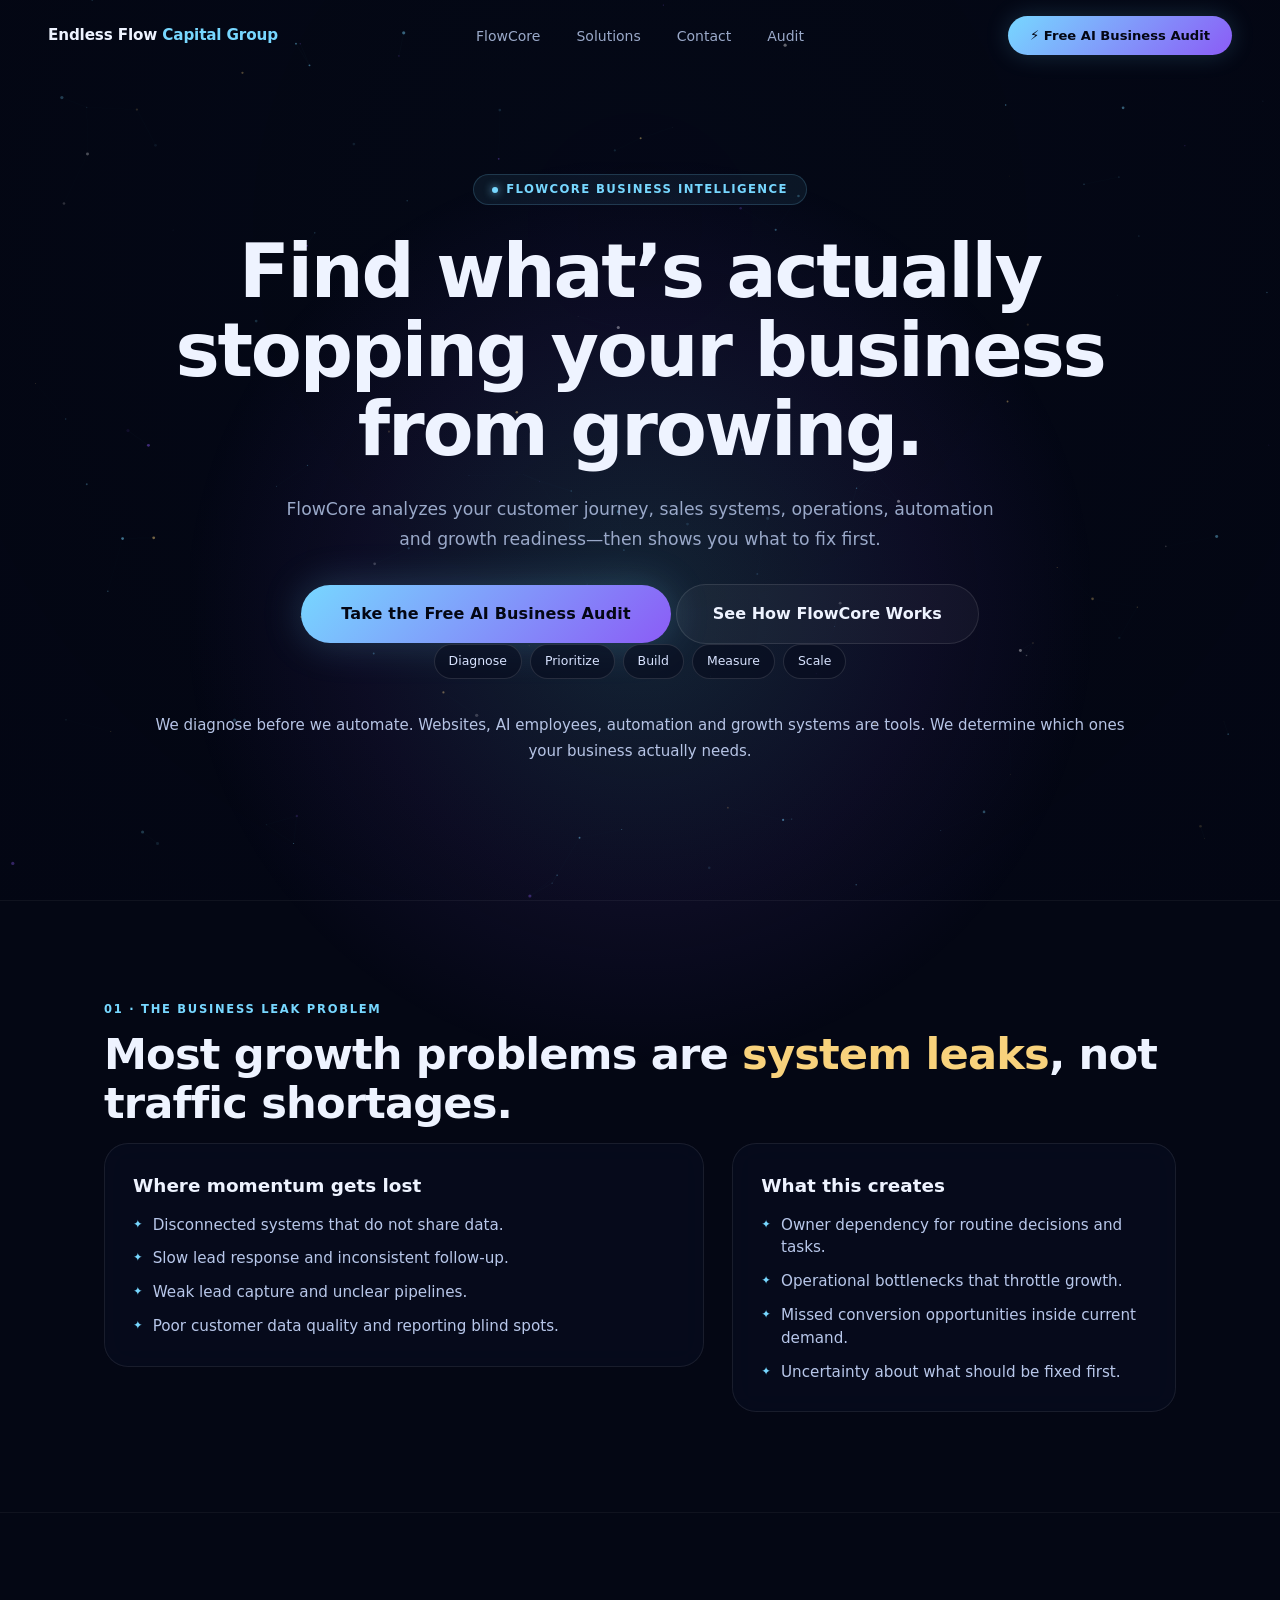
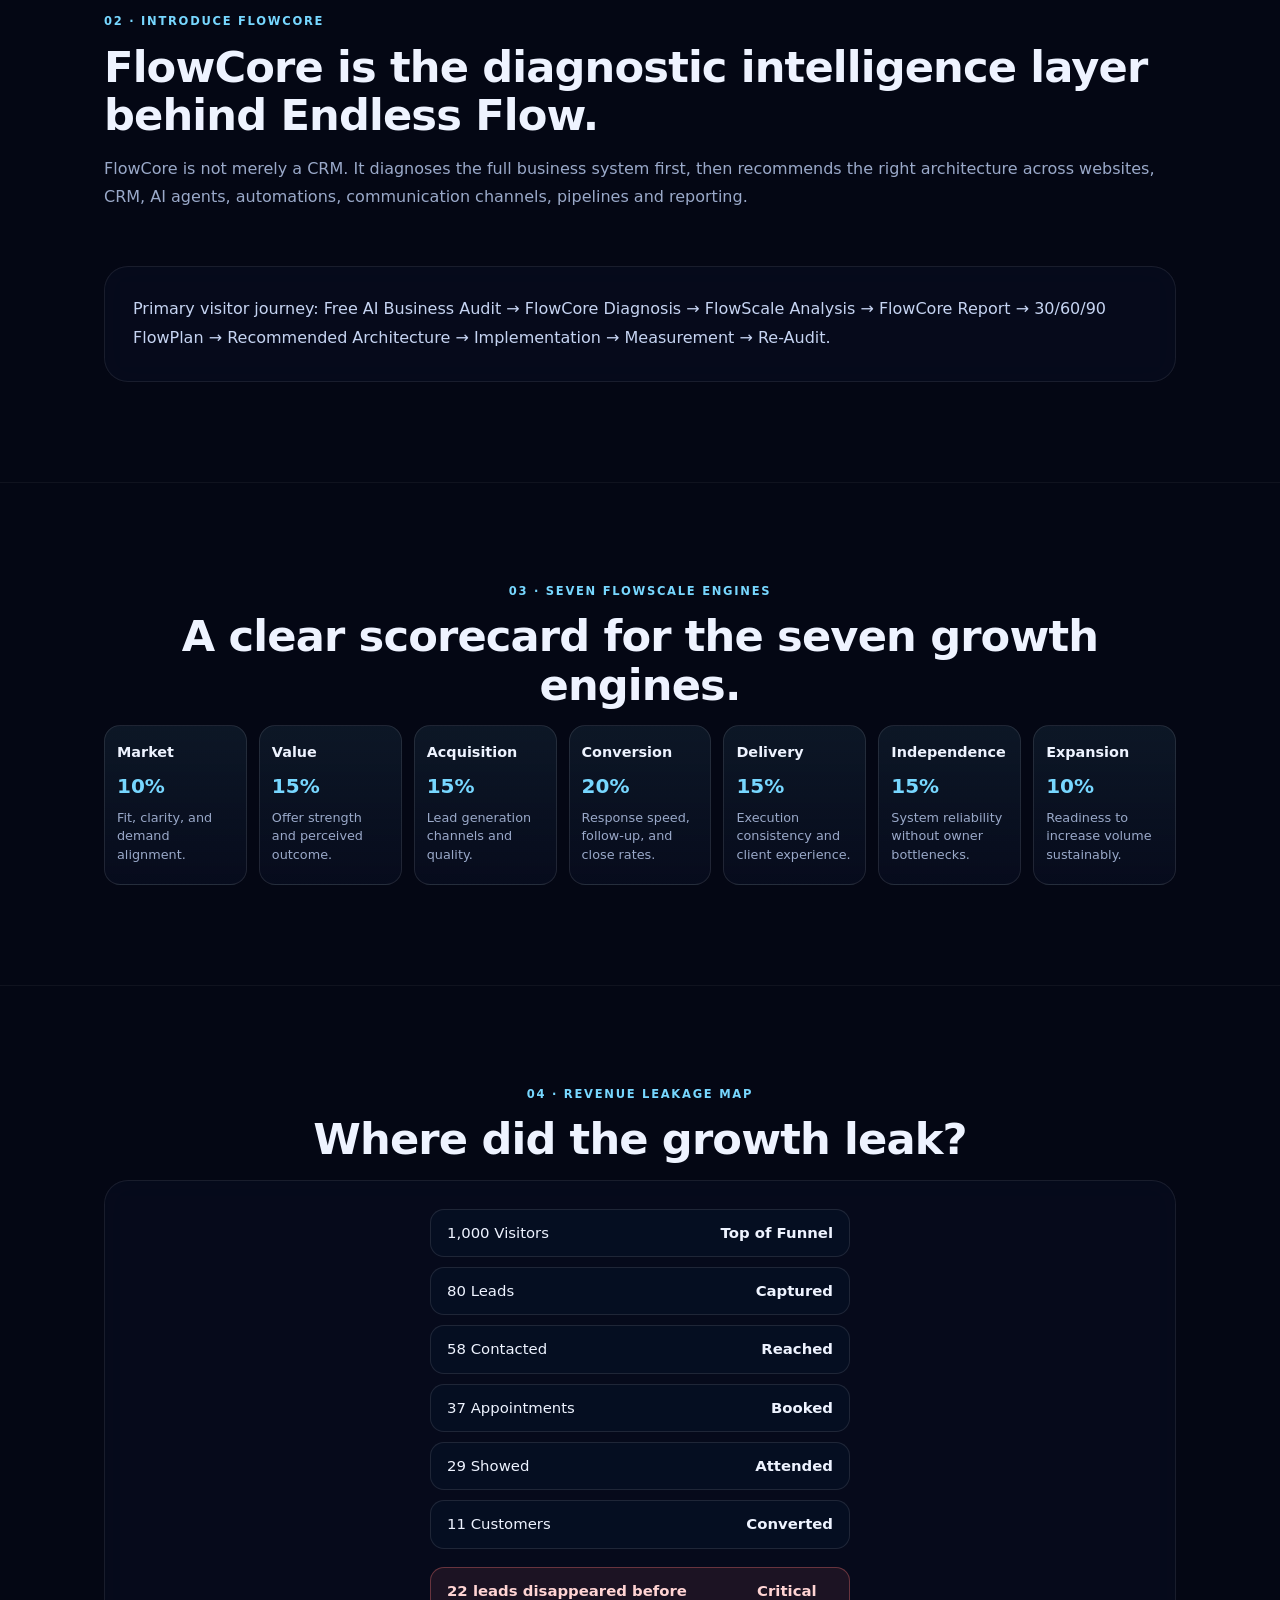
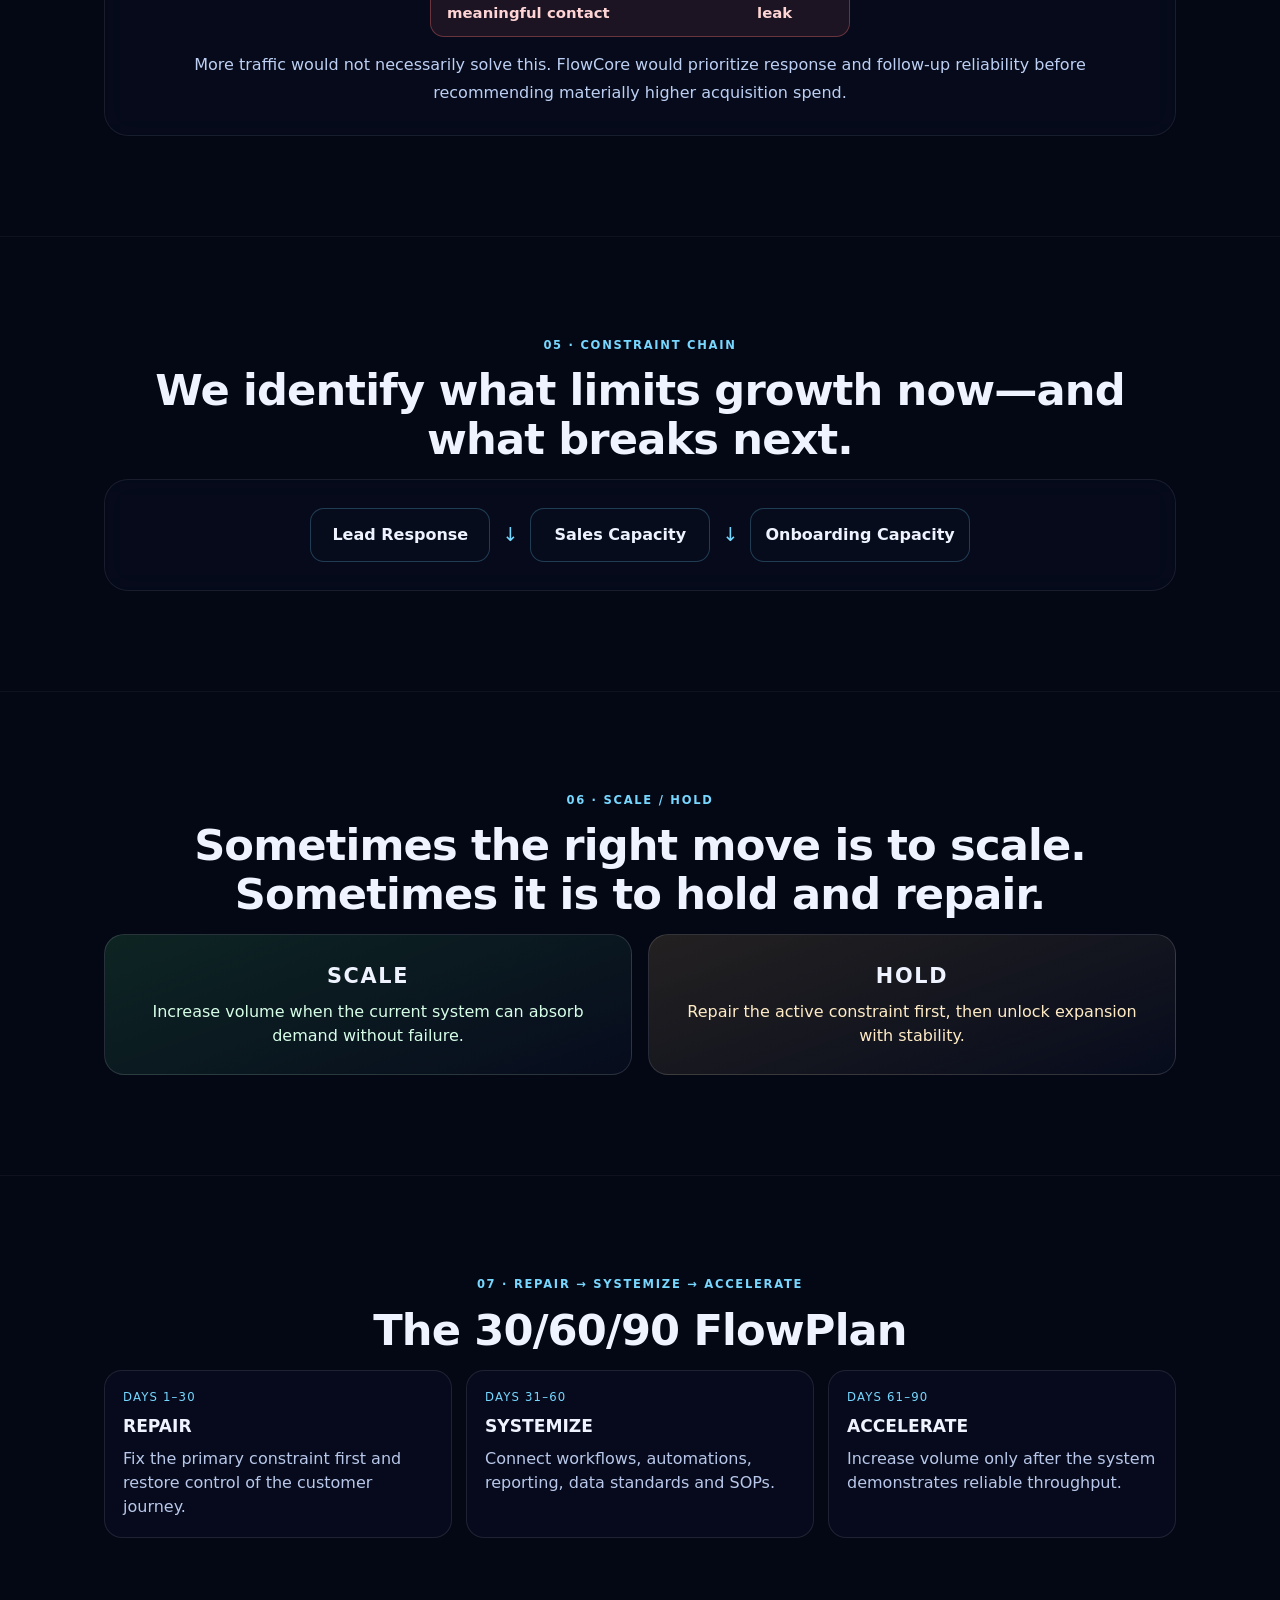
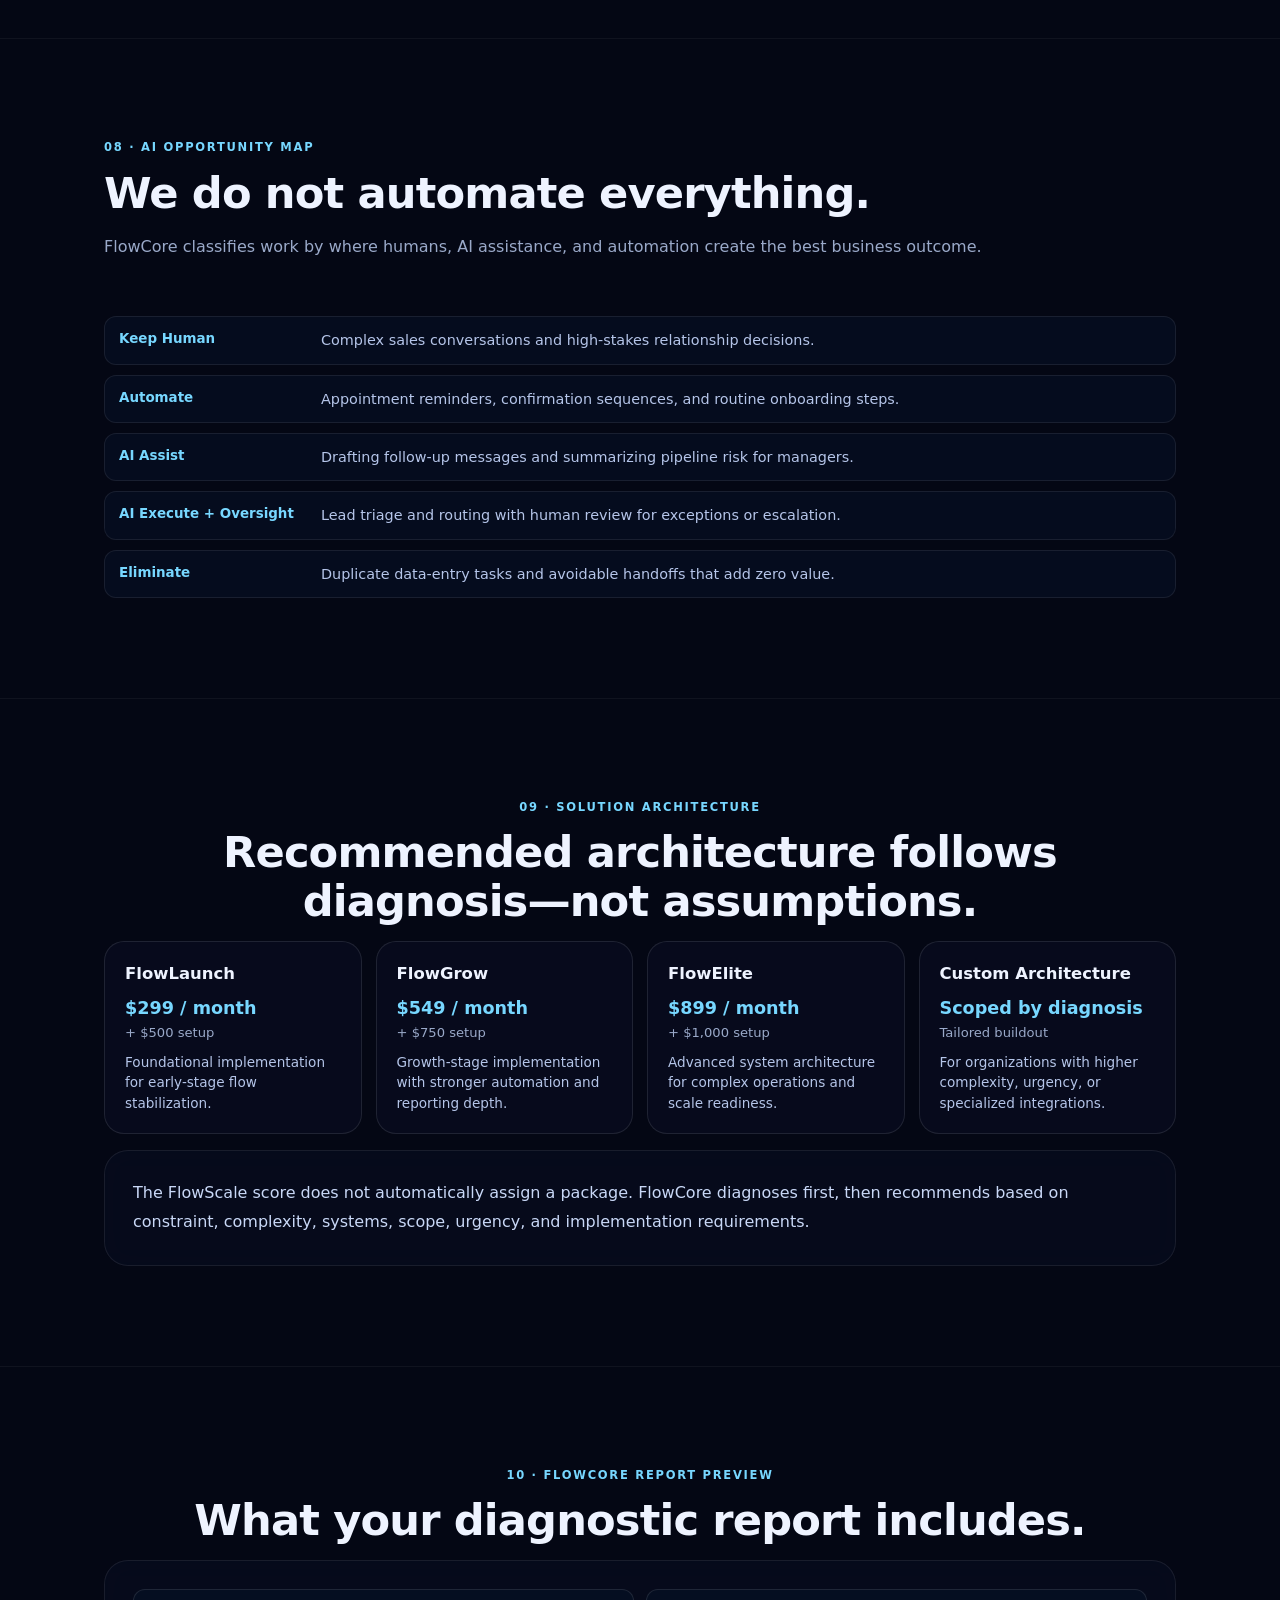
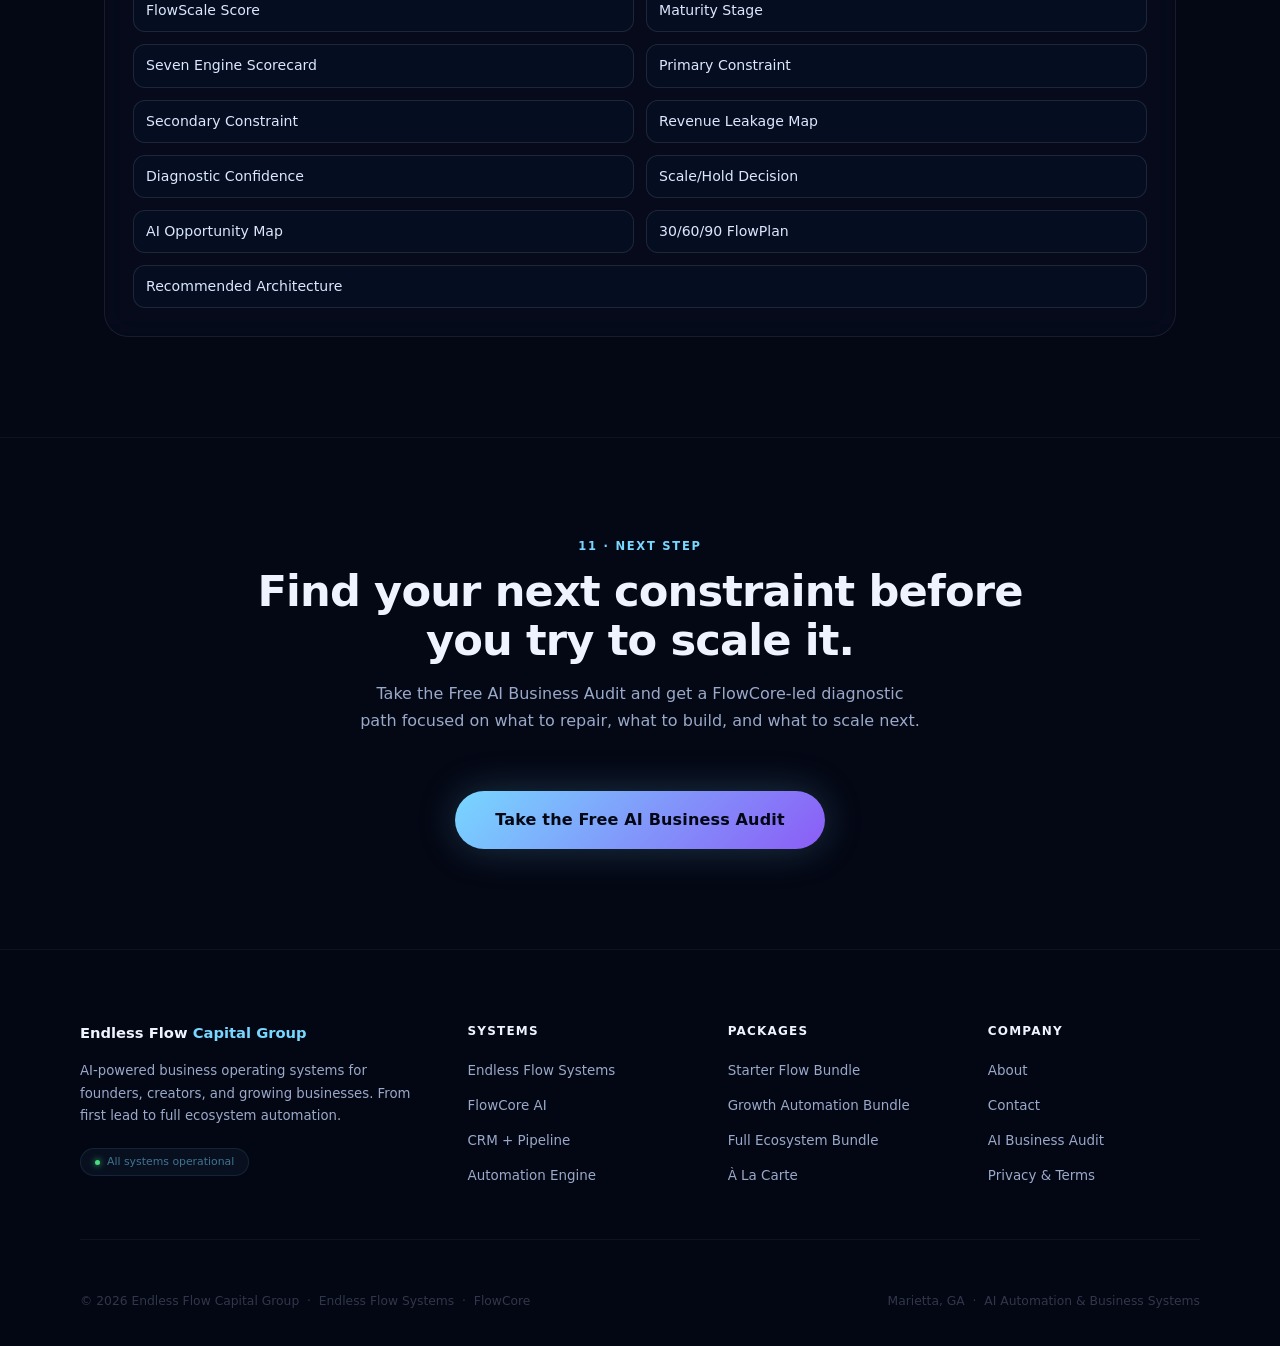
==== commit 57699b06: "Create audit page and align sitewide audit CTAs Co-authored-by: mitindustries2201-web <300170536+mit" ====
--- a/index.html
+++ b/index.html
@@ -3,8 +3,11 @@
 <head>
   <meta charset="UTF-8" />
   <meta name="viewport" content="width=device-width, initial-scale=1.0" />
-  <title>Endless Flow Capital Group — FlowCore Business Intelligence</title>
-  <meta name="description" content="Find what is actually stopping growth. FlowCore diagnoses your systems, prioritizes what to fix first, and maps implementation through a 30/60/90 FlowPlan." />
+  <title>Endless Flow Capital Group | Business Growth Intelligence &amp; Automation</title>
+  <meta name="description" content="Business growth intelligence and implementation systems led by FlowCore. Diagnose constraints, prioritize improvements, and scale with aligned automation." />
+  <meta property="og:title" content="Endless Flow Capital Group | Business Growth Intelligence &amp; Automation" />
+  <meta property="og:description" content="FlowCore-led diagnostics and implementation architecture to help businesses repair constraints before scaling." />
+  <meta property="og:type" content="website" />
   <link rel="stylesheet" href="styles.css" />
   <style>
     .ef-home-hero { min-height:100vh; display:flex; align-items:center; justify-content:center; padding:130px 24px 92px; position:relative; text-align:center; }
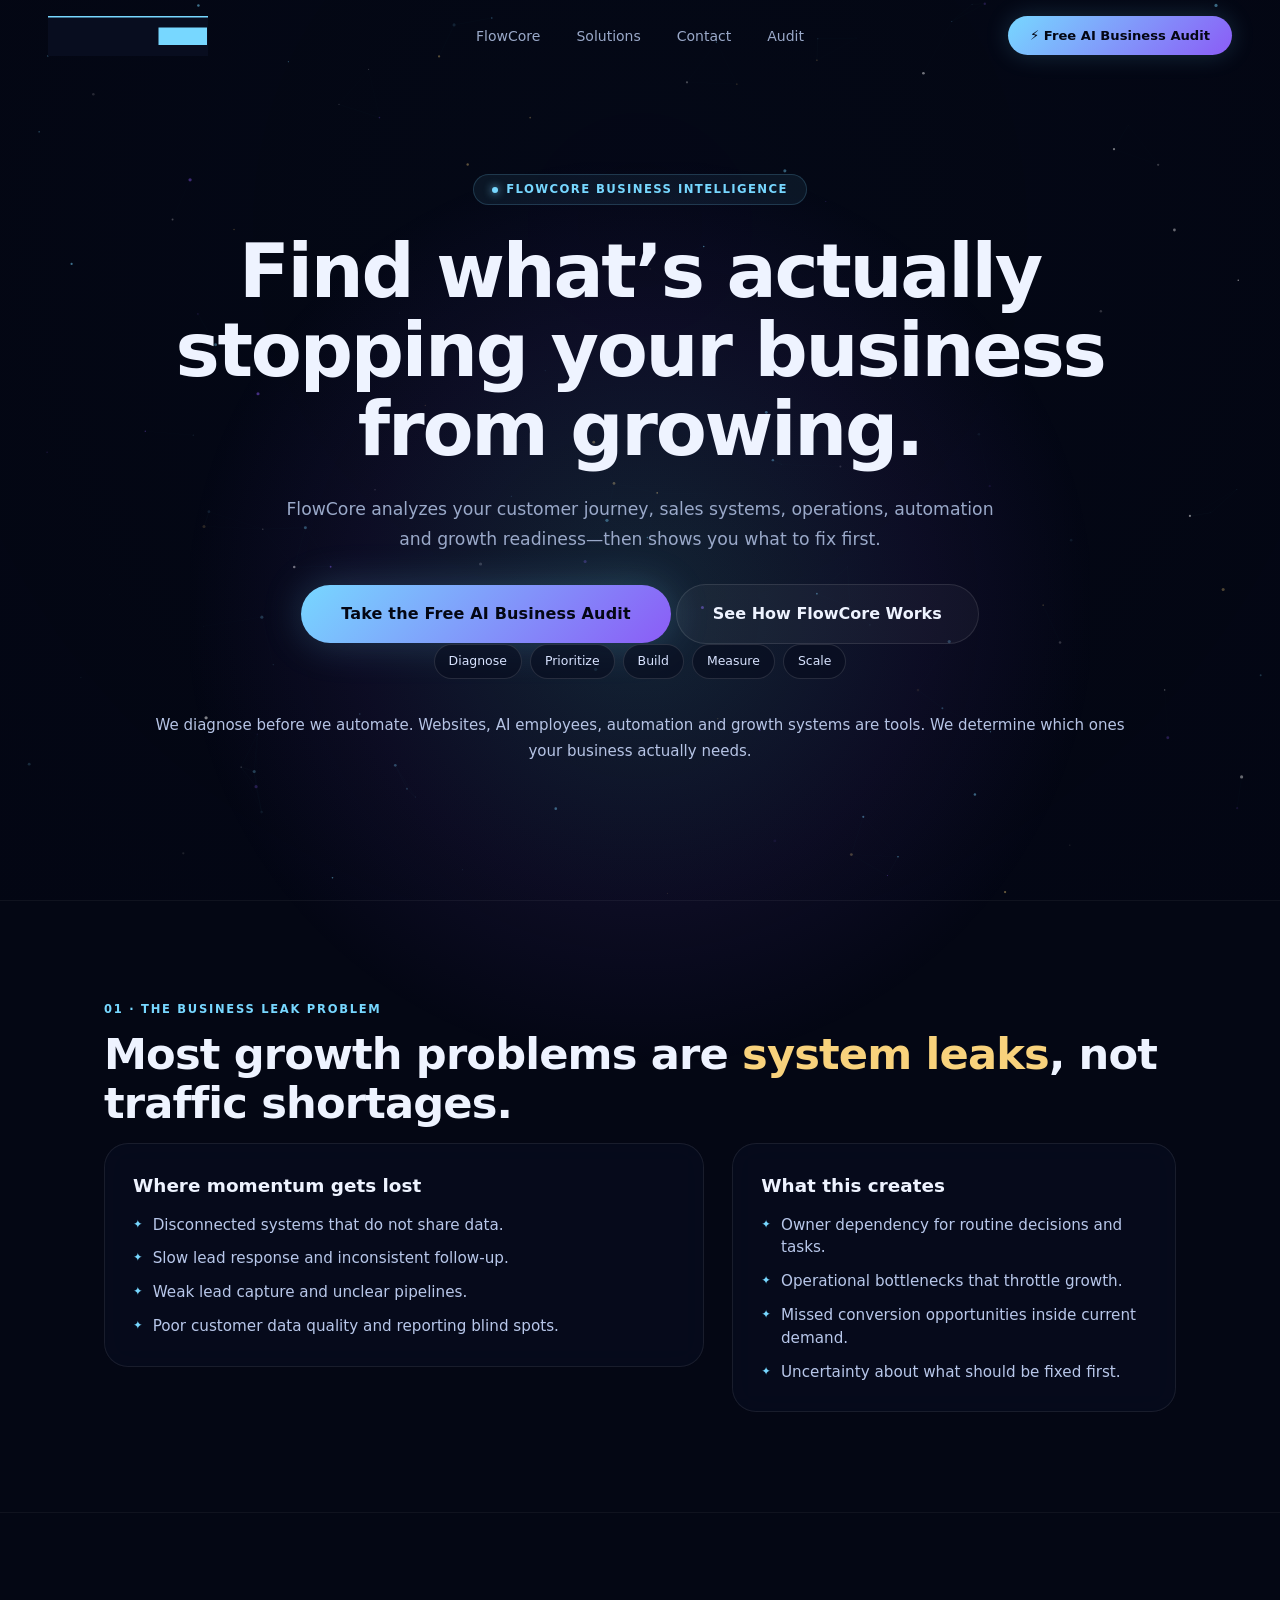
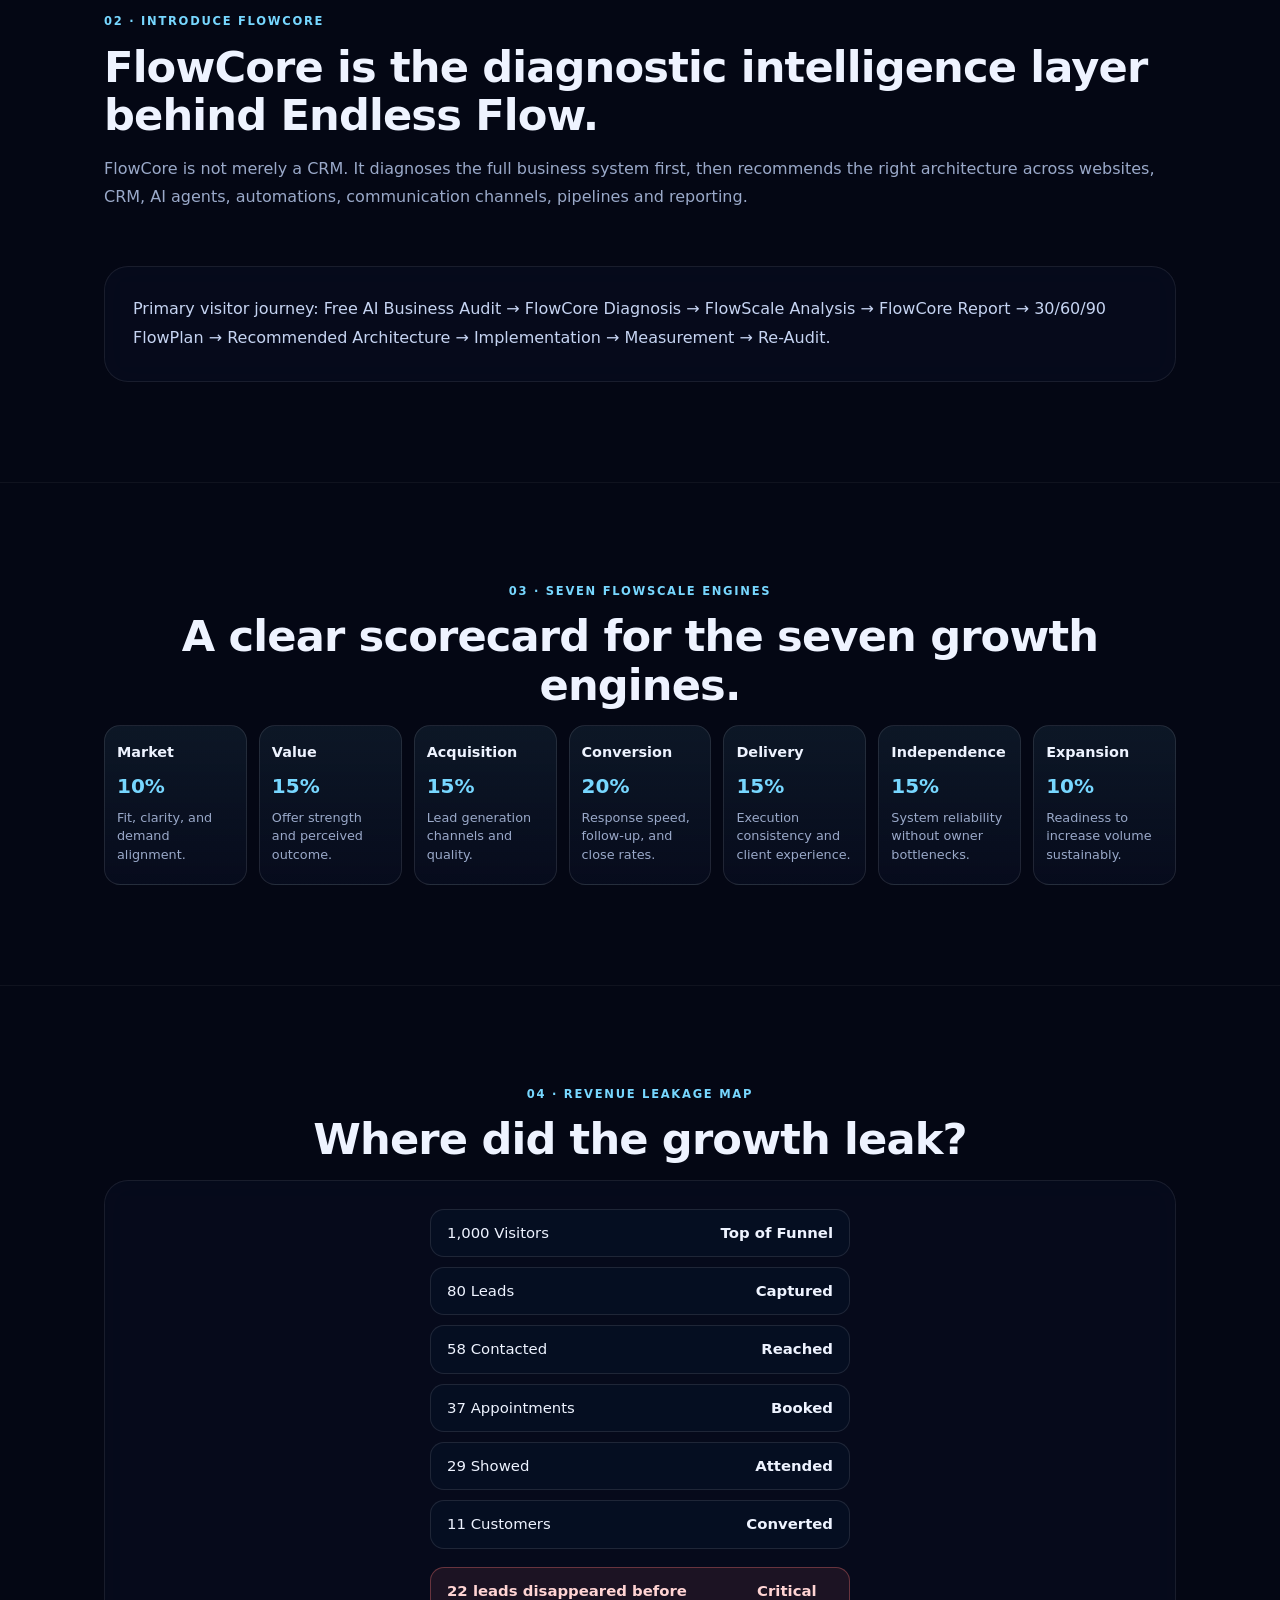
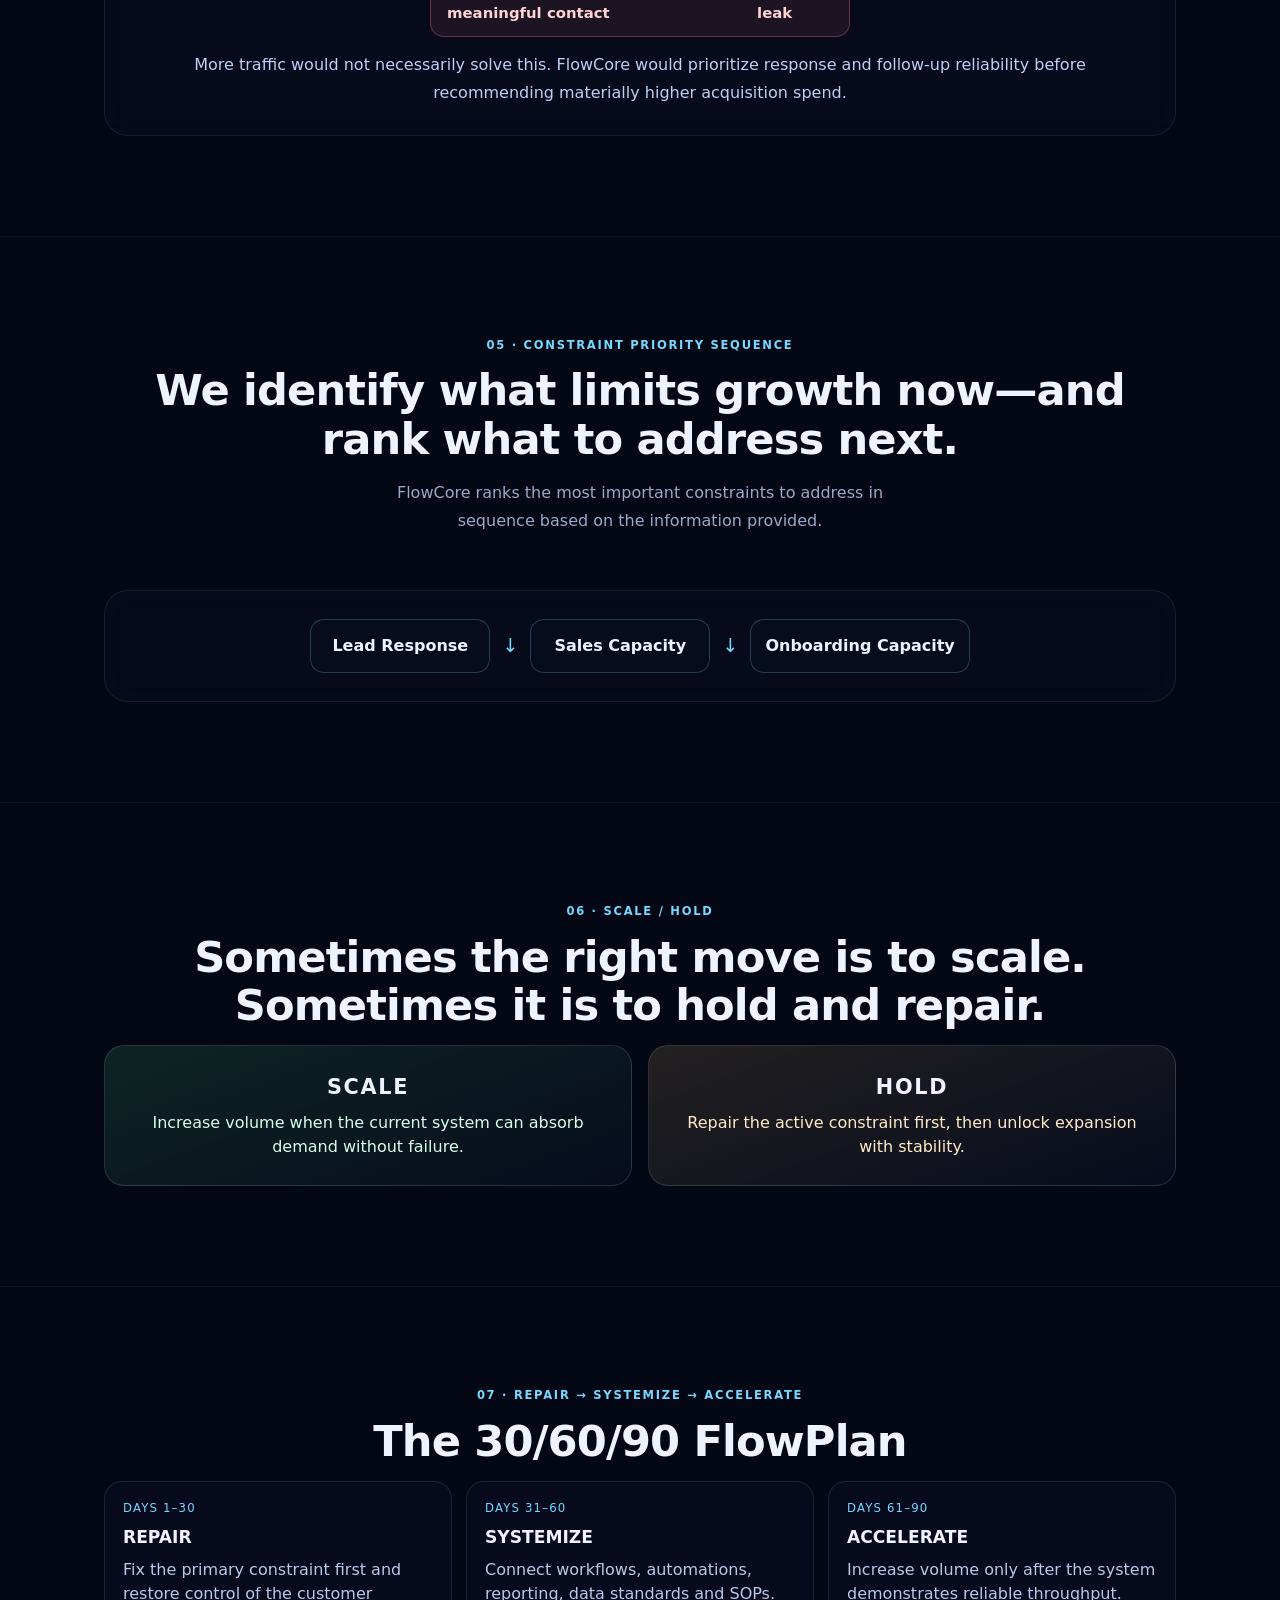
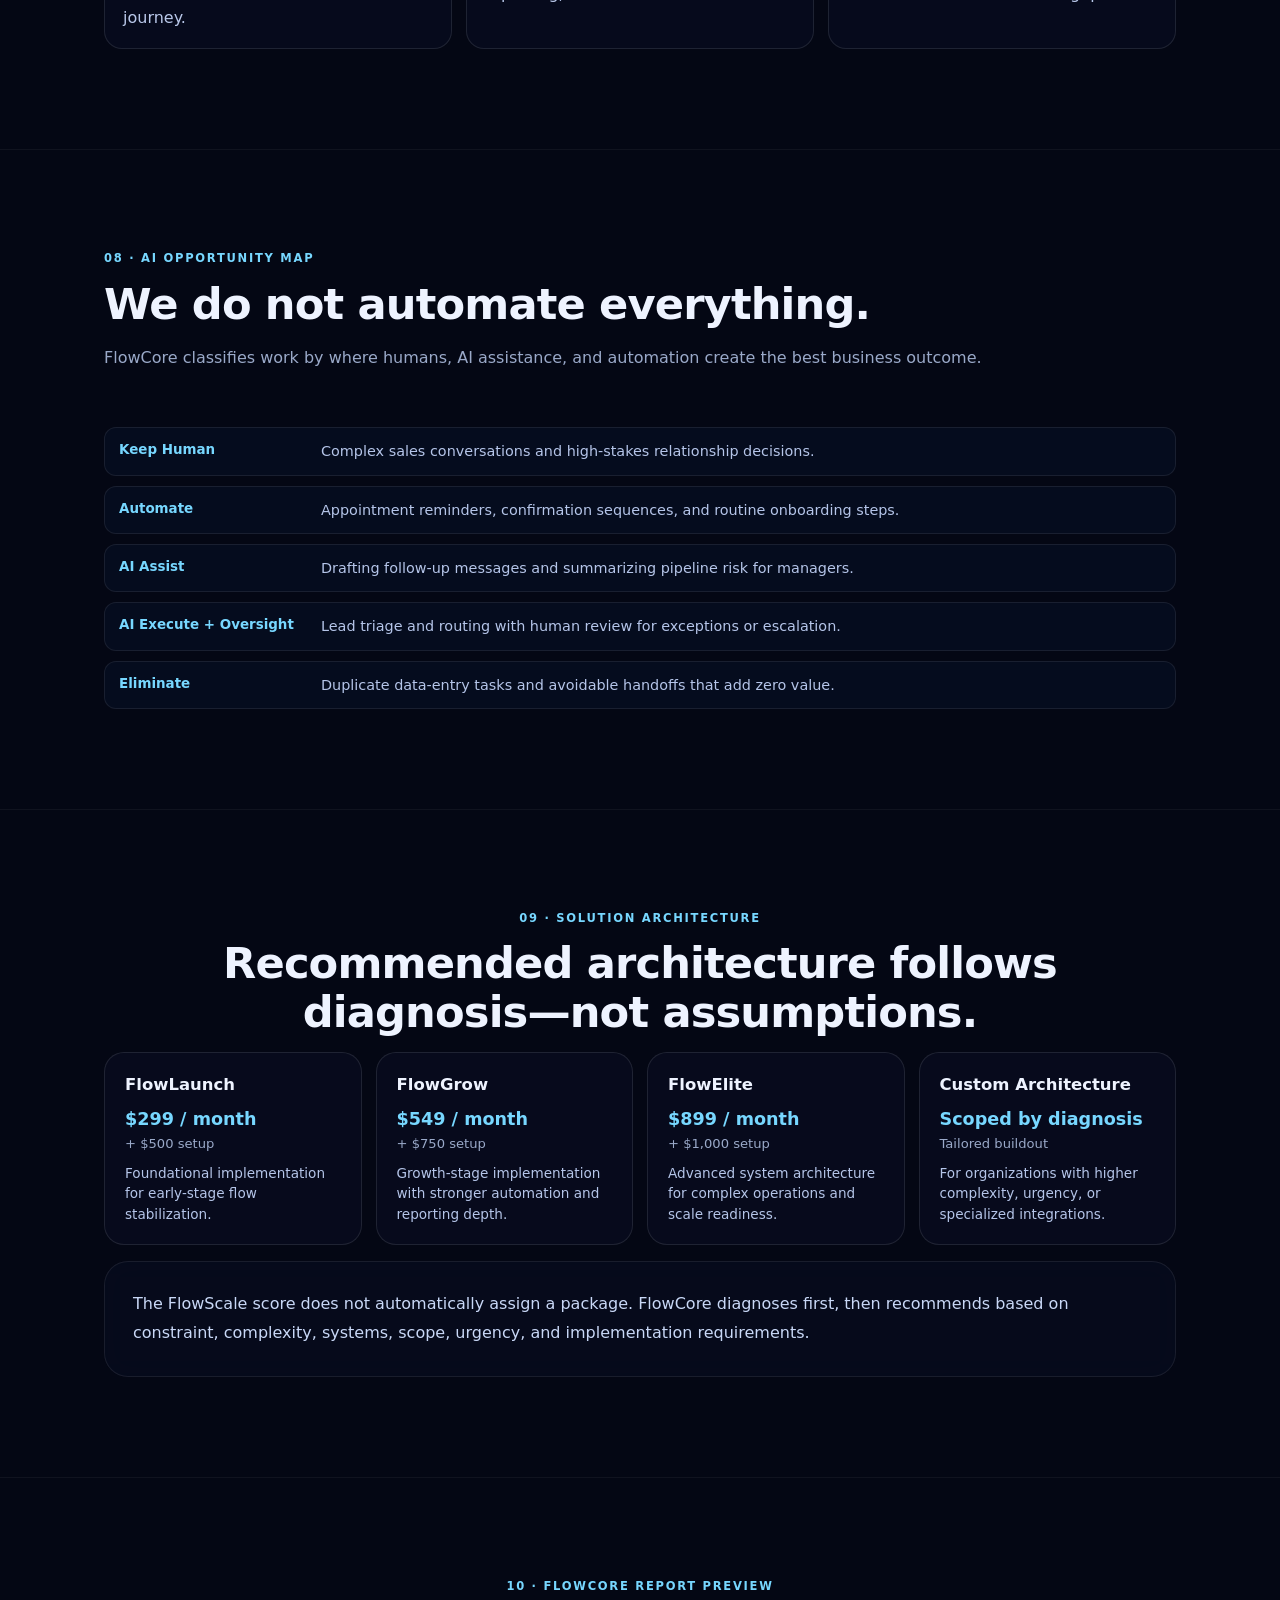
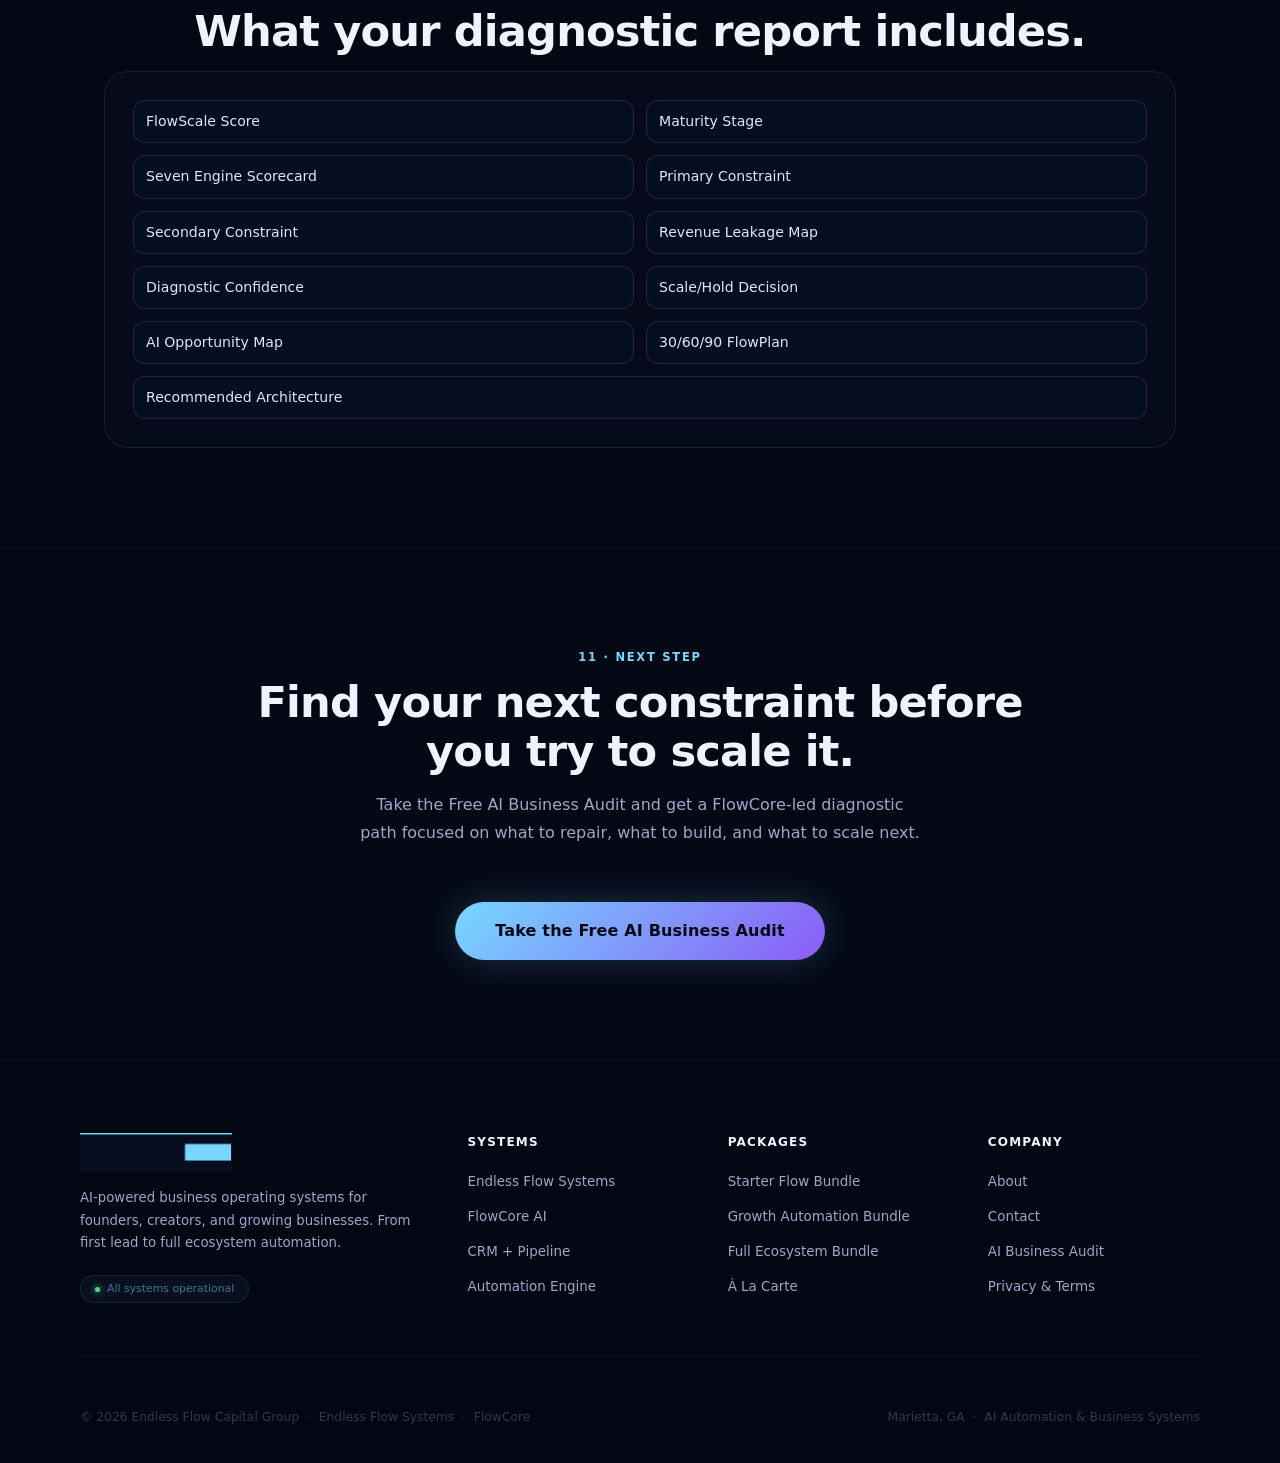
==== commit e3e1da4a: "Apply Phase 7 sitewide consistency and launch hygiene Co-authored-by: mitindustries2201-web <3001705" ====
--- a/index.html
+++ b/index.html
@@ -8,6 +8,8 @@
   <meta property="og:title" content="Endless Flow Capital Group | Business Growth Intelligence &amp; Automation" />
   <meta property="og:description" content="FlowCore-led diagnostics and implementation architecture to help businesses repair constraints before scaling." />
   <meta property="og:type" content="website" />
+  <meta property="og:url" content="https://www.endlessflowcapitalgroup.com/" />
+  <link rel="canonical" href="https://www.endlessflowcapitalgroup.com/" />
   <link rel="stylesheet" href="styles.css" />
   <style>
     .ef-home-hero { min-height:100vh; display:flex; align-items:center; justify-content:center; padding:130px 24px 92px; position:relative; text-align:center; }
@@ -170,8 +172,9 @@
     <hr class="ef-divider" />
 
     <section class="ef-section" id="constraint-chain">
-      <div class="ef-section-label ef-center">05 · Constraint Chain</div>
-      <h2 class="ef-section-title ef-center ef-reveal">We identify what limits growth now&mdash;and what breaks next.</h2>
+      <div class="ef-section-label ef-center">05 · Constraint Priority Sequence</div>
+      <h2 class="ef-section-title ef-center ef-reveal">We identify what limits growth now&mdash;and rank what to address next.</h2>
+      <p class="ef-section-sub ef-center ef-reveal">FlowCore ranks the most important constraints to address in sequence based on the information provided.</p>
       <div class="ef-card ef-reveal ef-d1">
         <div class="ef-chain">
           <div class="ef-chain-node">Lead Response</div><div class="ef-chain-arrow">&#8595;</div>
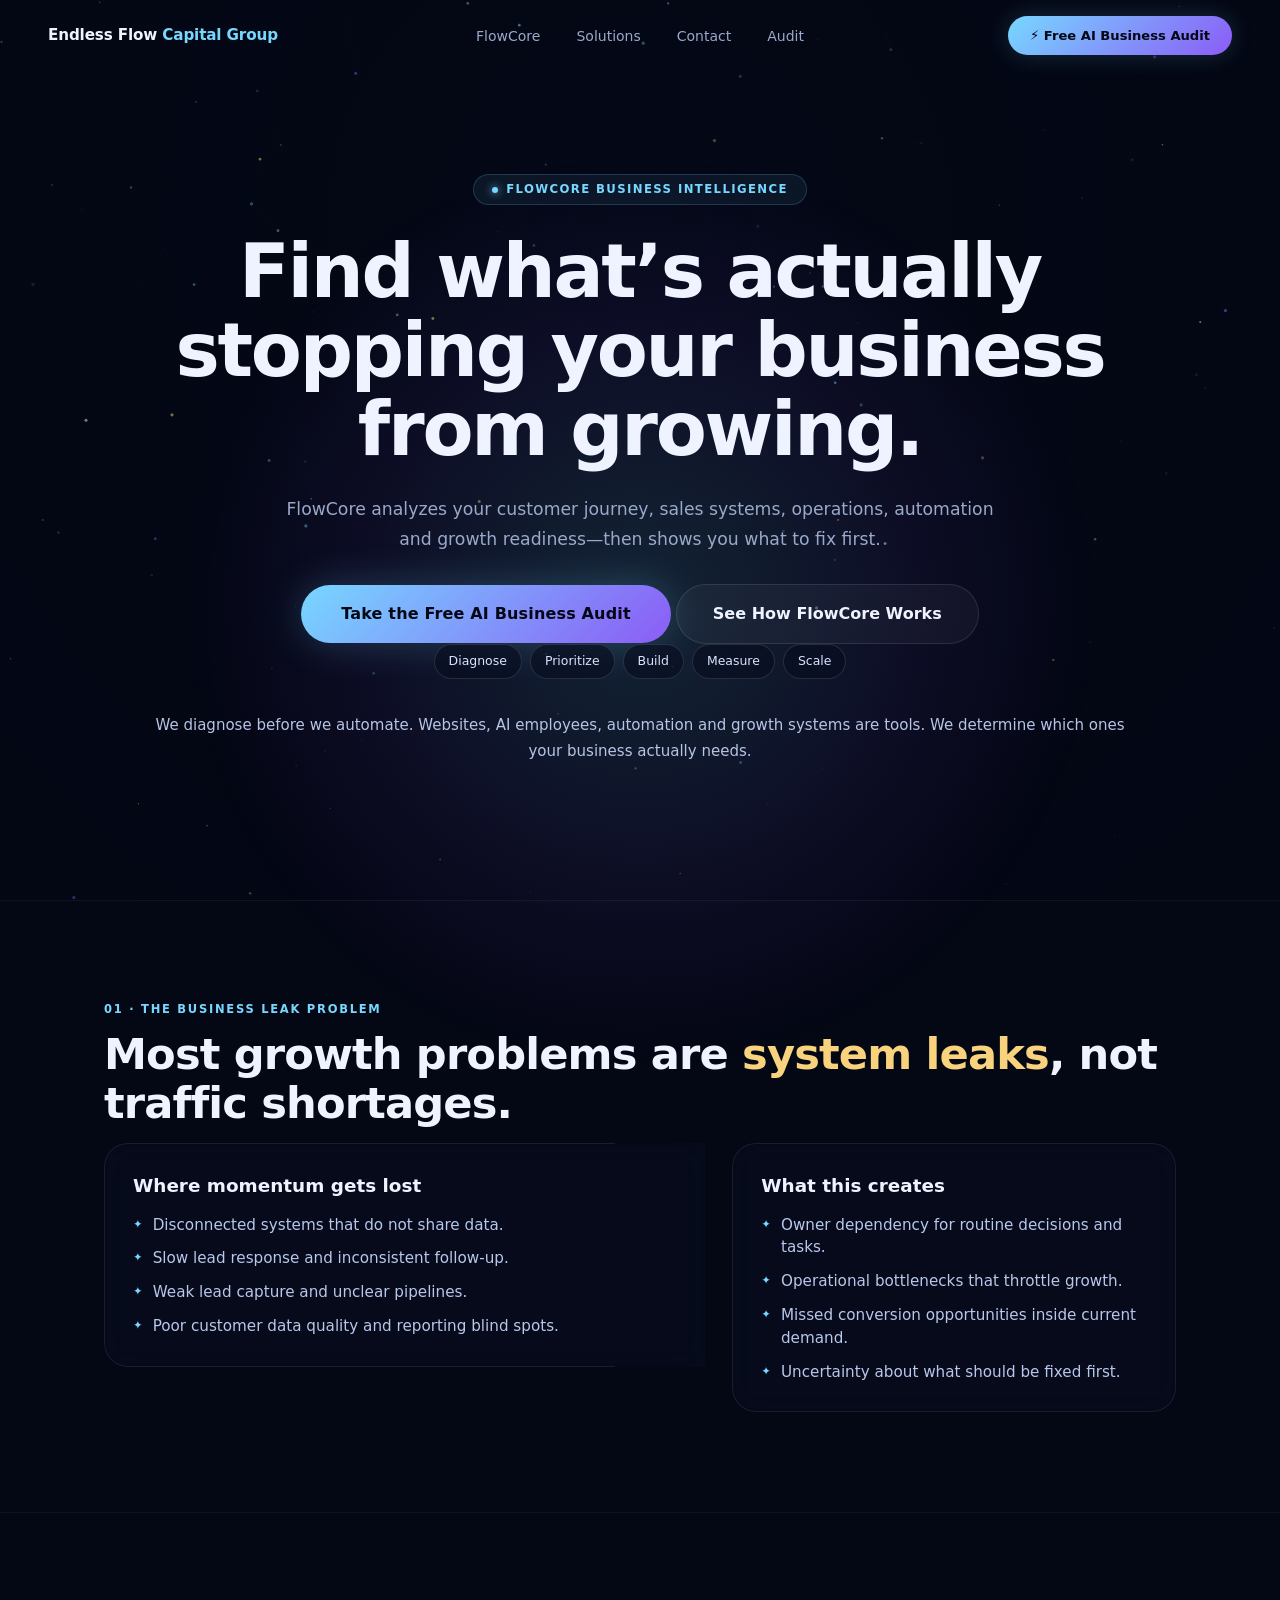
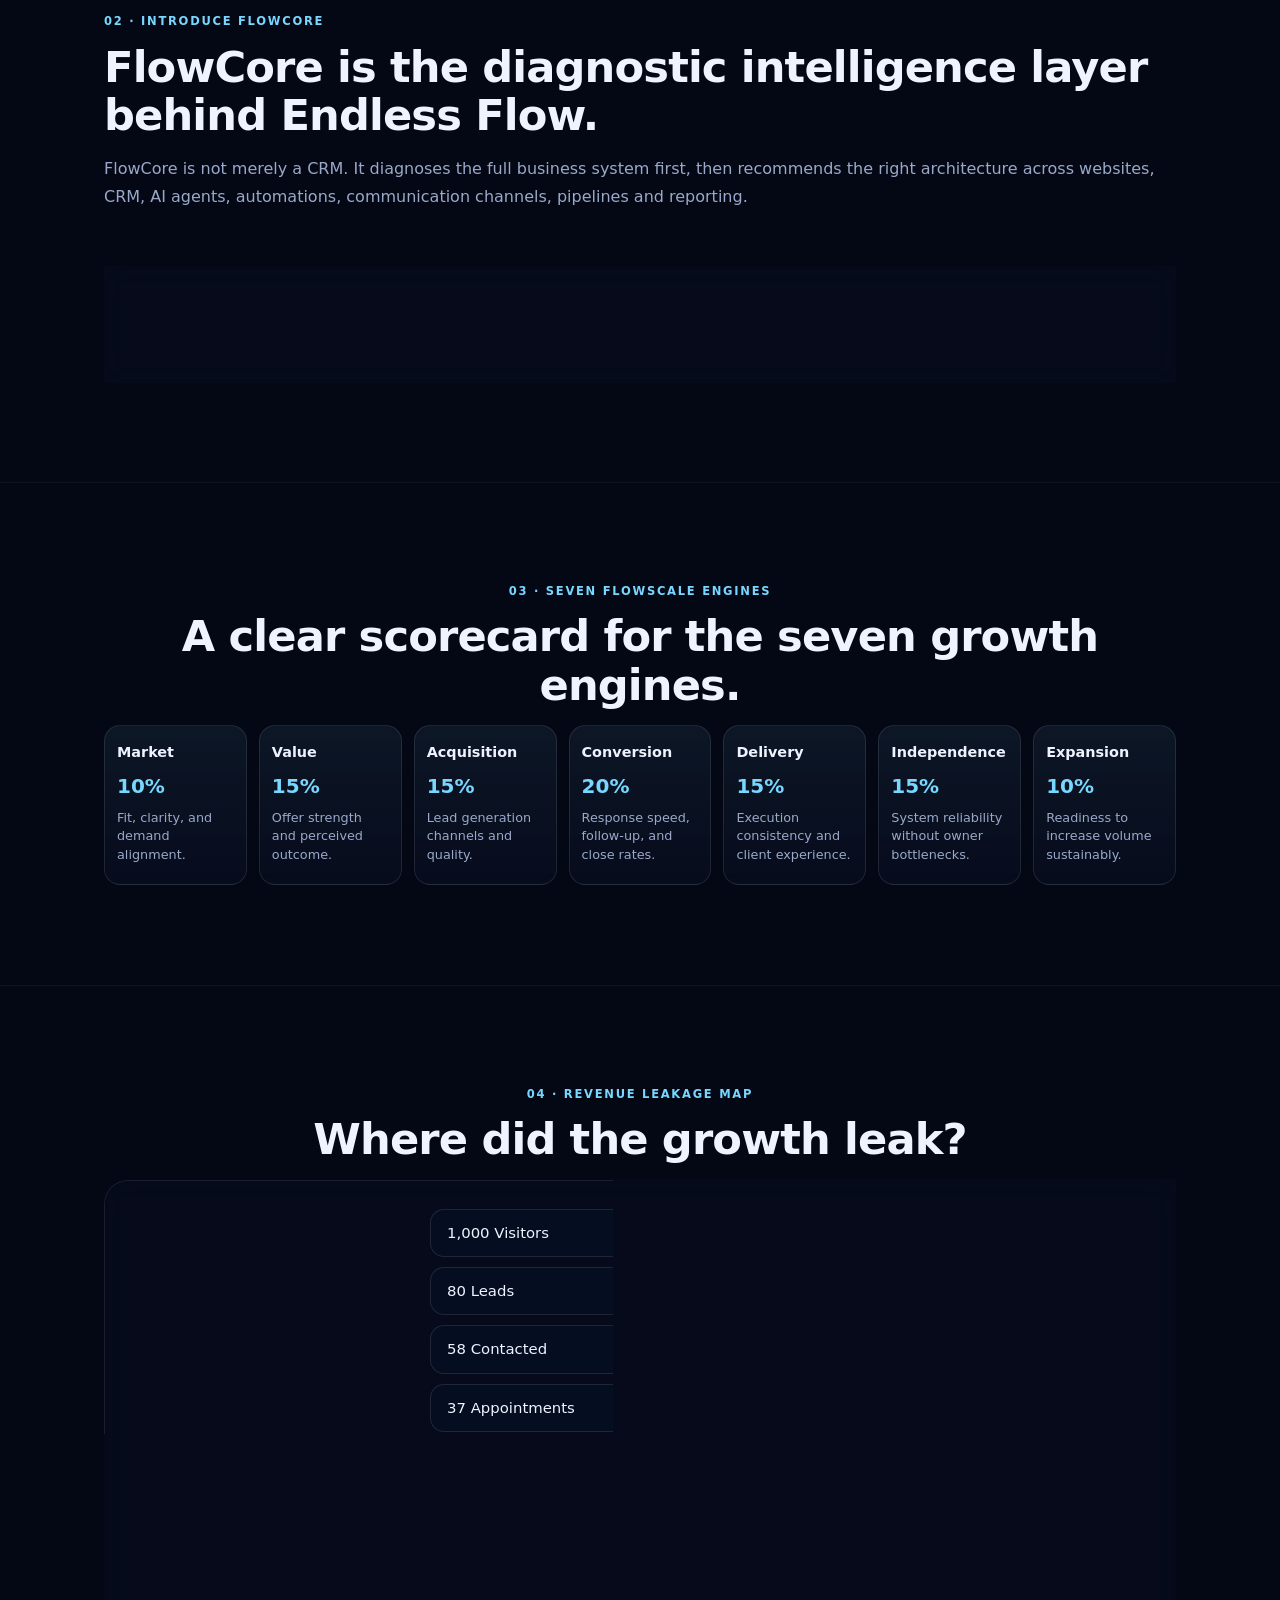
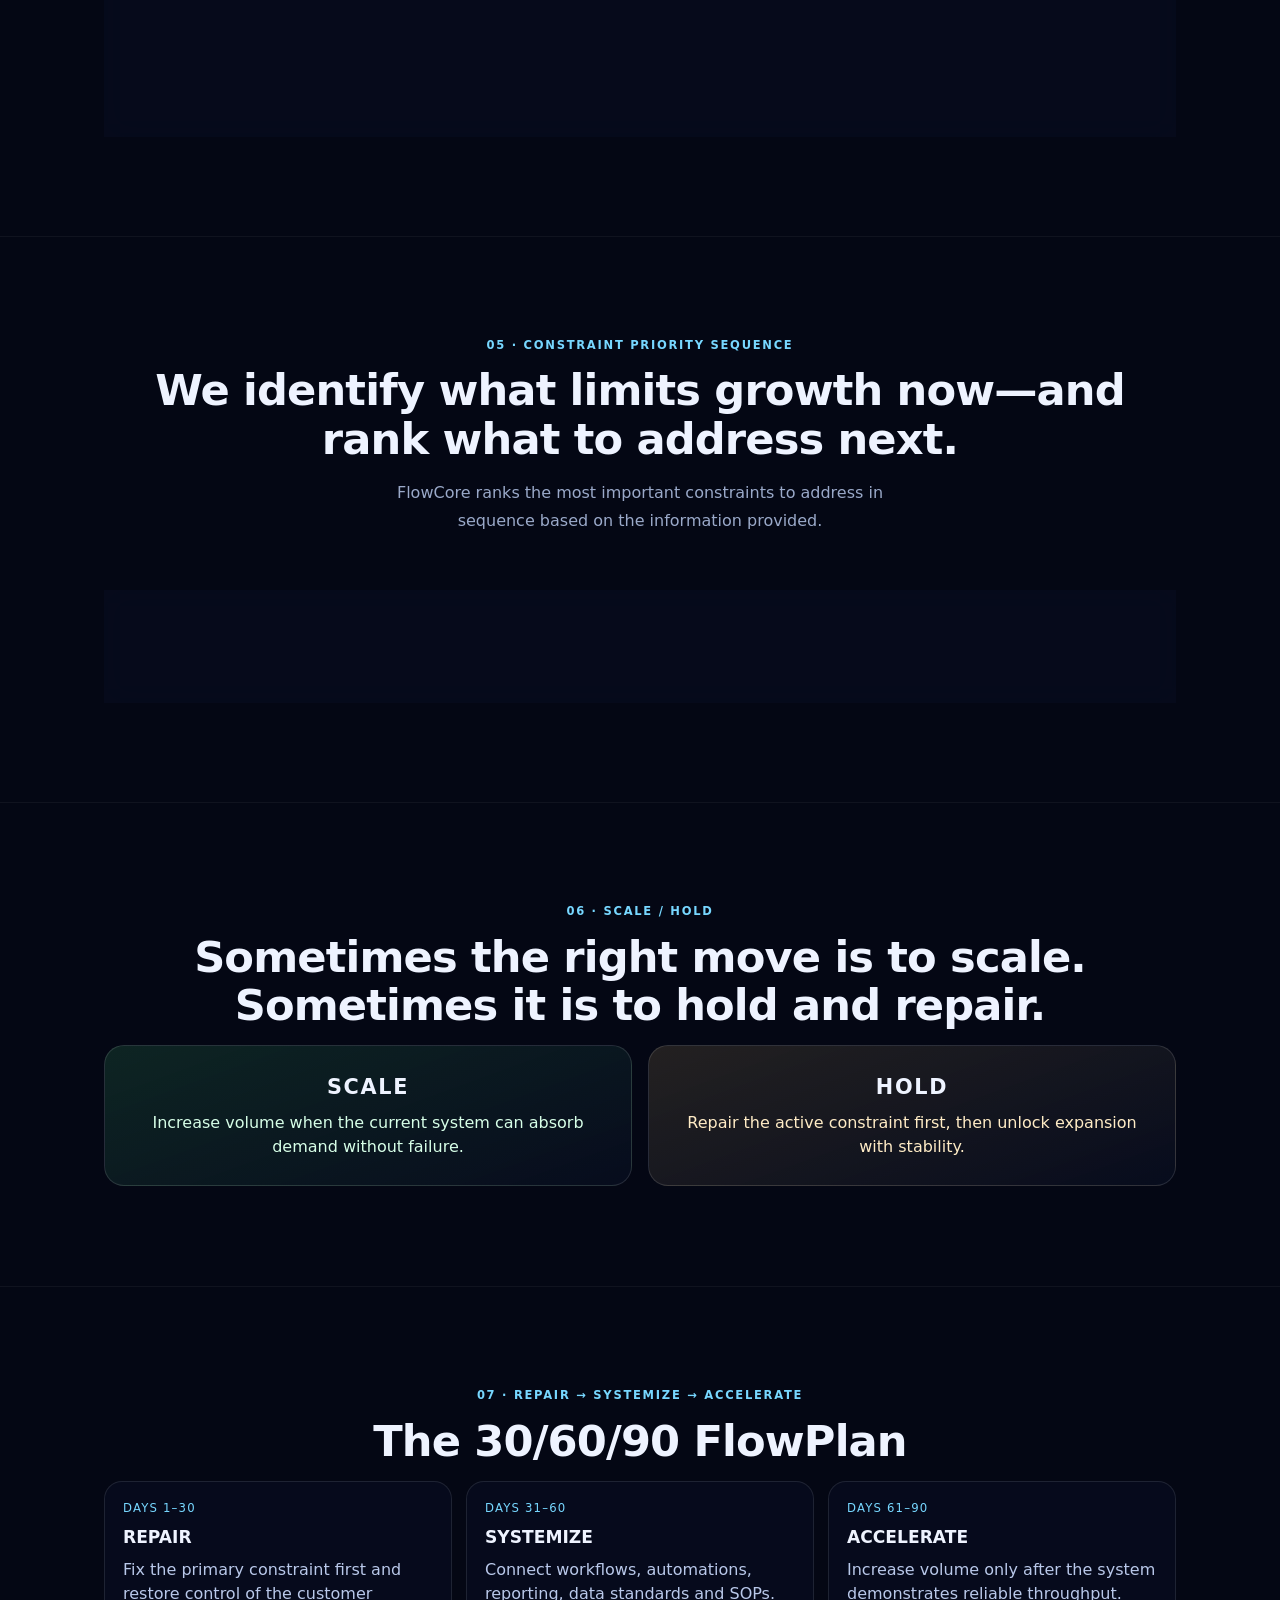
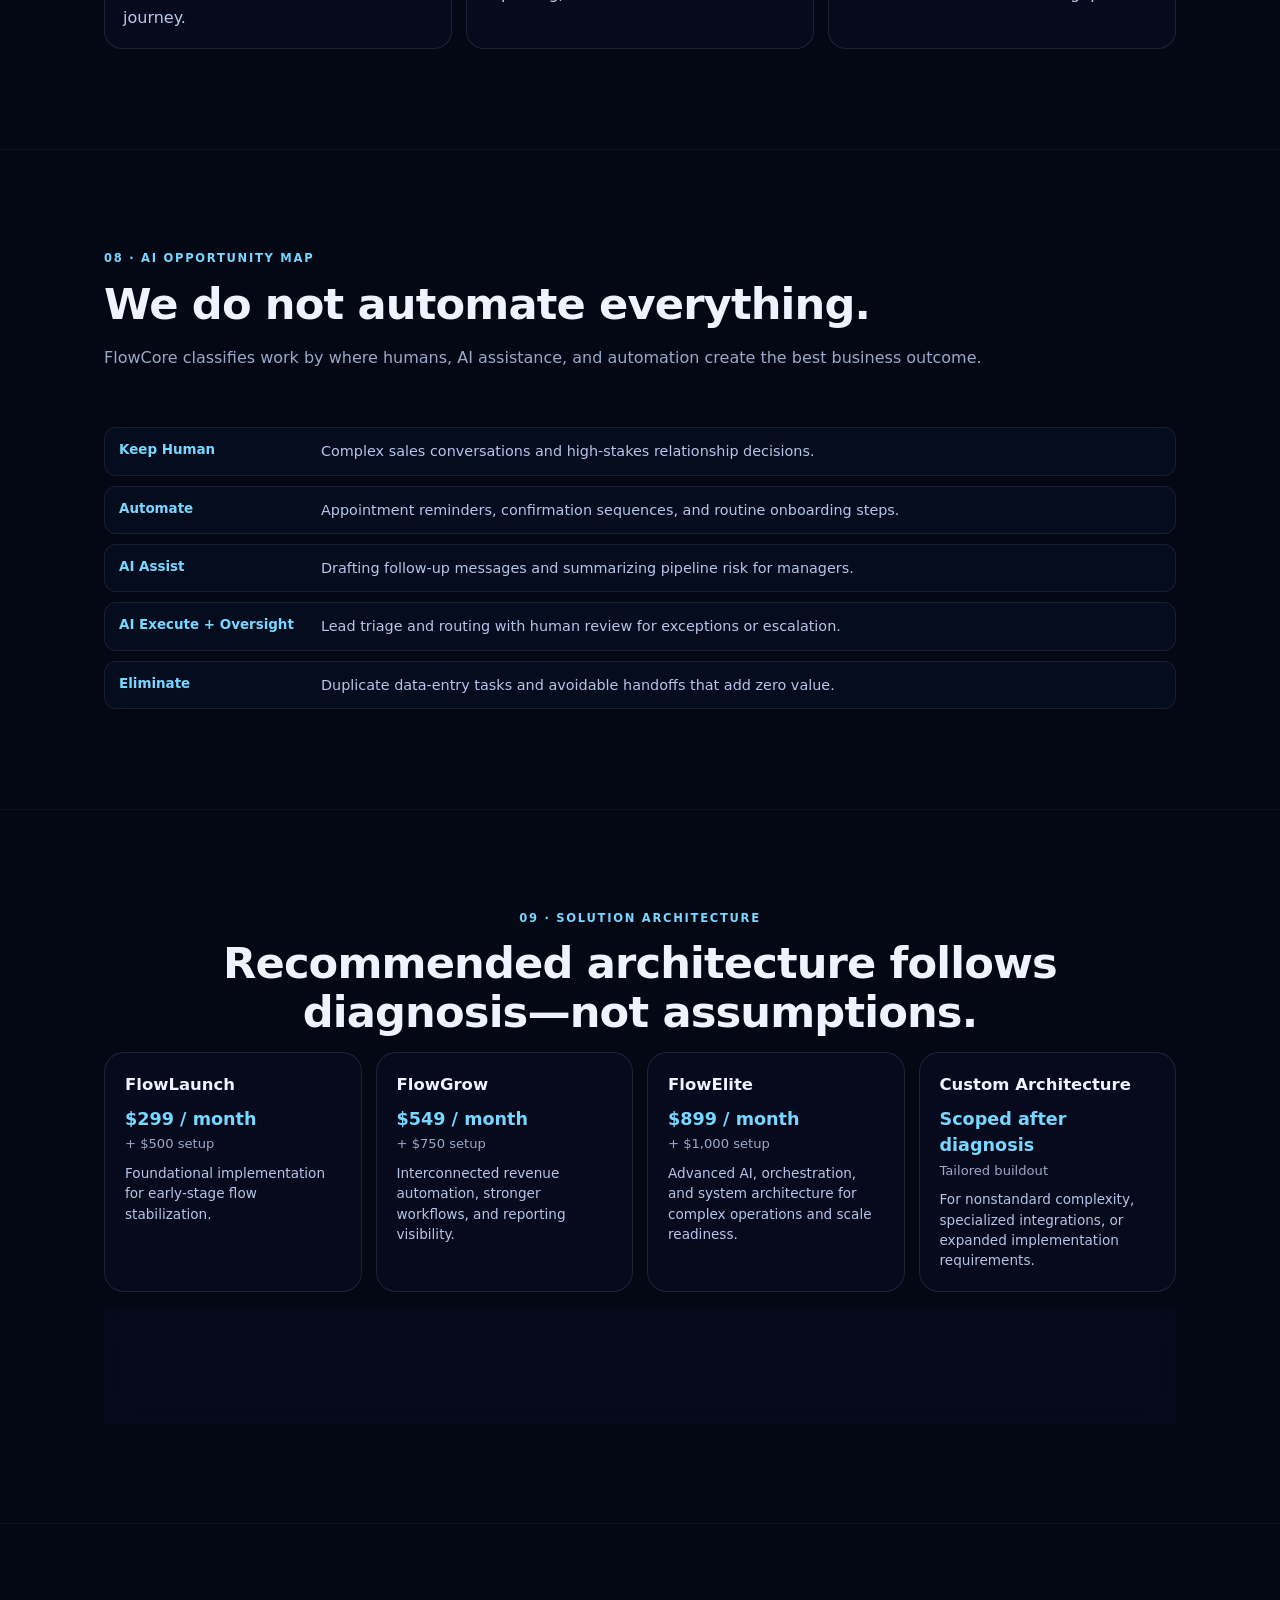
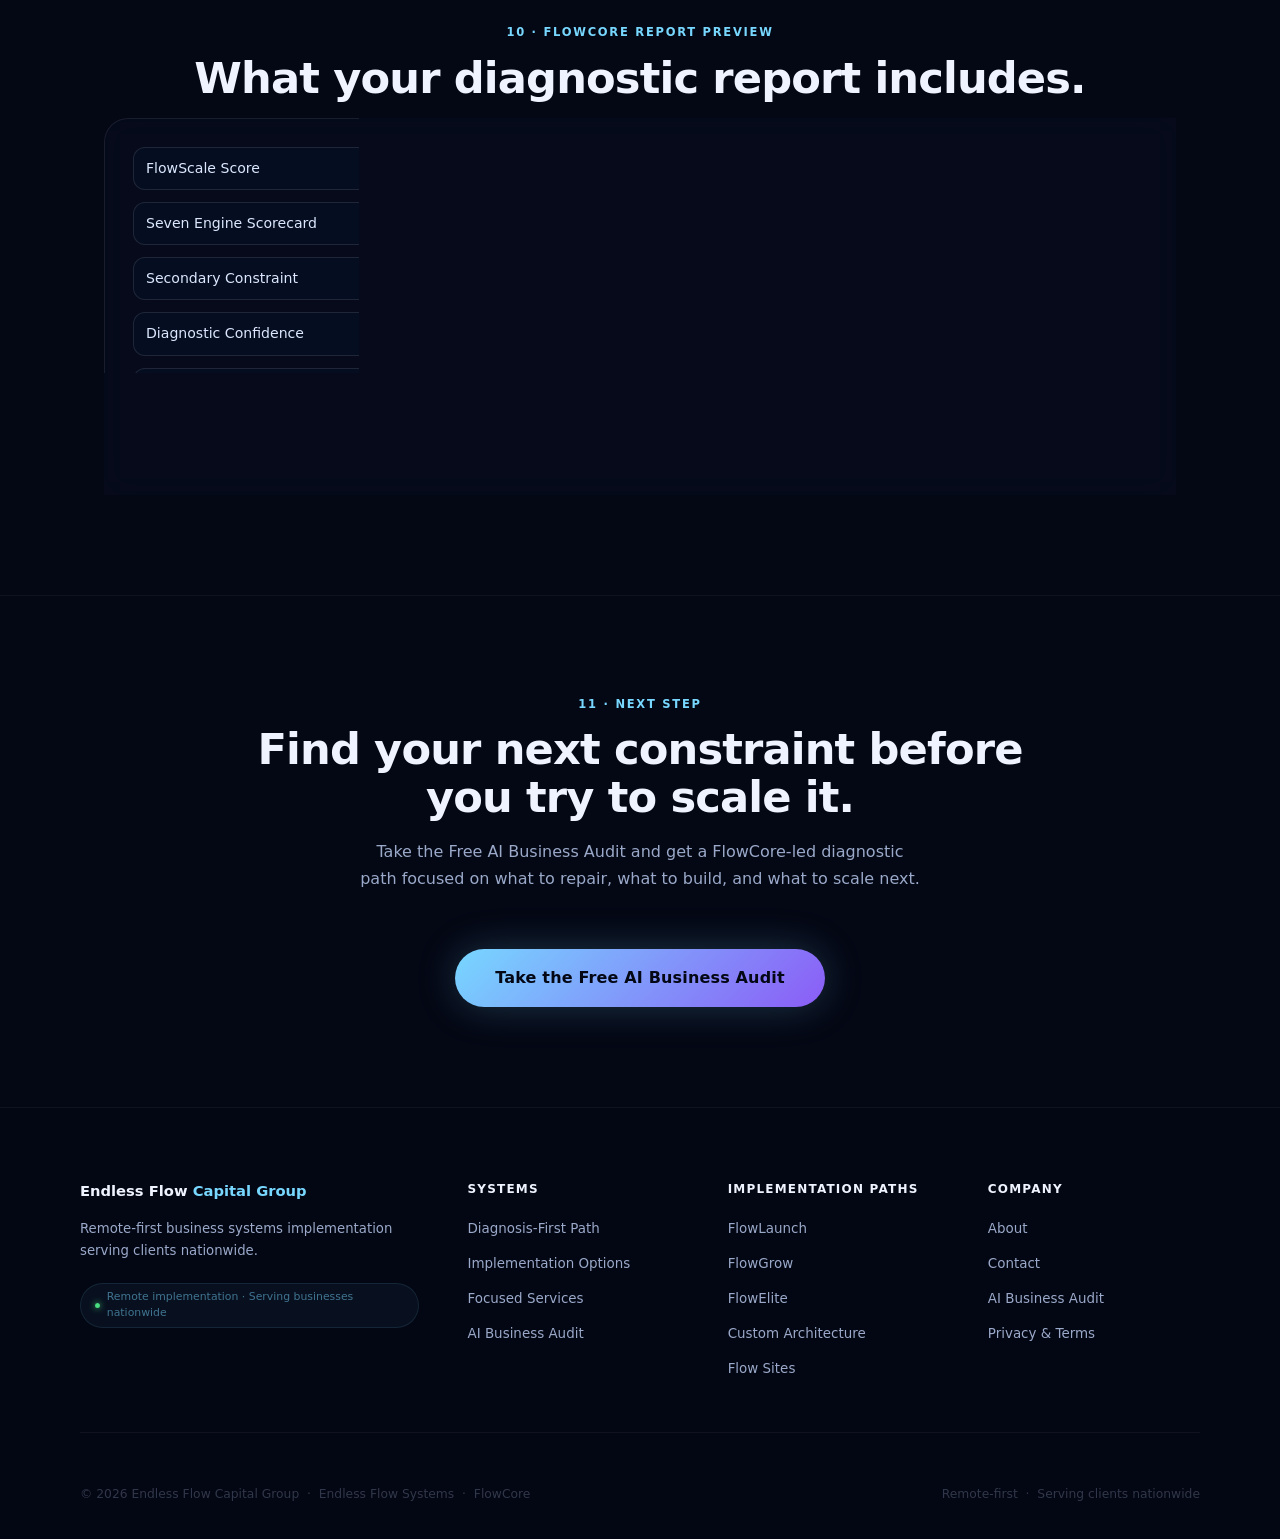
==== commit c90ff4d0: "Phase 8 offer architecture and claim consistency updates Co-authored-by: mitindustries2201-web <3001" ====
--- a/index.html
+++ b/index.html
@@ -229,9 +229,9 @@
       <h2 class="ef-section-title ef-center ef-reveal">Recommended architecture follows diagnosis&mdash;not assumptions.</h2>
       <div class="ef-packages ef-reveal ef-d1">
         <article class="ef-package"><h4>FlowLaunch</h4><div class="price">$299 / month</div><div class="setup">+ $500 setup</div><p>Foundational implementation for early-stage flow stabilization.</p></article>
-        <article class="ef-package"><h4>FlowGrow</h4><div class="price">$549 / month</div><div class="setup">+ $750 setup</div><p>Growth-stage implementation with stronger automation and reporting depth.</p></article>
-        <article class="ef-package"><h4>FlowElite</h4><div class="price">$899 / month</div><div class="setup">+ $1,000 setup</div><p>Advanced system architecture for complex operations and scale readiness.</p></article>
-        <article class="ef-package"><h4>Custom Architecture</h4><div class="price">Scoped by diagnosis</div><div class="setup">Tailored buildout</div><p>For organizations with higher complexity, urgency, or specialized integrations.</p></article>
+        <article class="ef-package"><h4>FlowGrow</h4><div class="price">$549 / month</div><div class="setup">+ $750 setup</div><p>Interconnected revenue automation, stronger workflows, and reporting visibility.</p></article>
+        <article class="ef-package"><h4>FlowElite</h4><div class="price">$899 / month</div><div class="setup">+ $1,000 setup</div><p>Advanced AI, orchestration, and system architecture for complex operations and scale readiness.</p></article>
+        <article class="ef-package"><h4>Custom Architecture</h4><div class="price">Scoped after diagnosis</div><div class="setup">Tailored buildout</div><p>For nonstandard complexity, specialized integrations, or expanded implementation requirements.</p></article>
       </div>
       <div class="ef-card ef-reveal ef-d2" style="margin-top:16px;">
         <p style="color:#c9d8f7;line-height:1.8;">The FlowScale score does not automatically assign a package. FlowCore diagnoses first, then recommends based on constraint, complexity, systems, scope, urgency, and implementation requirements.</p>
--- a/styles.css
+++ b/styles.css
@@ -39,7 +39,7 @@
 }
 .ef-nav-brand { display:flex; align-items:center; text-decoration:none; flex-shrink:0; }
 .ef-nav-logo  { height:40px; width:auto; display:block; }
-.ef-nav-logo-text { display:none; font-size:0.95rem; font-weight:800; color:#eef3ff; letter-spacing:-0.01em; }
+.ef-nav-logo-text { display:inline; font-size:0.95rem; font-weight:800; color:#eef3ff; letter-spacing:-0.01em; }
 .ef-nav-logo-text em { color:#77d7ff; font-style:normal; }
 .ef-nav-links {
   display:flex; align-items:center; gap:36px; list-style:none;
@@ -88,7 +88,7 @@
 .ef-footer-inner { max-width:1120px; margin:0 auto; }
 .ef-footer-top { display:grid; grid-template-columns:1.6fr 1fr 1fr 1fr; gap:48px; margin-bottom:52px; padding-bottom:52px; border-bottom:1px solid rgba(255,255,255,0.05); }
 .ef-footer-logo { height:38px; width:auto; display:block; margin-bottom:16px; }
-.ef-footer-logo-text { display:none; font-size:0.92rem; font-weight:800; color:#eef3ff; margin-bottom:16px; }
+.ef-footer-logo-text { display:block; font-size:0.92rem; font-weight:800; color:#eef3ff; margin-bottom:16px; }
 .ef-footer-logo-text em { color:#77d7ff; font-style:normal; }
 .ef-footer-tagline { font-size:0.83rem; color:#9aa9c9; line-height:1.7; margin-bottom:20px; }
 .ef-footer-online { display:inline-flex; align-items:center; gap:7px; font-size:0.68rem; color:rgba(119,215,255,0.5); background:rgba(119,215,255,0.05); border:1px solid rgba(119,215,255,0.1); padding:5px 14px; border-radius:100px; }
